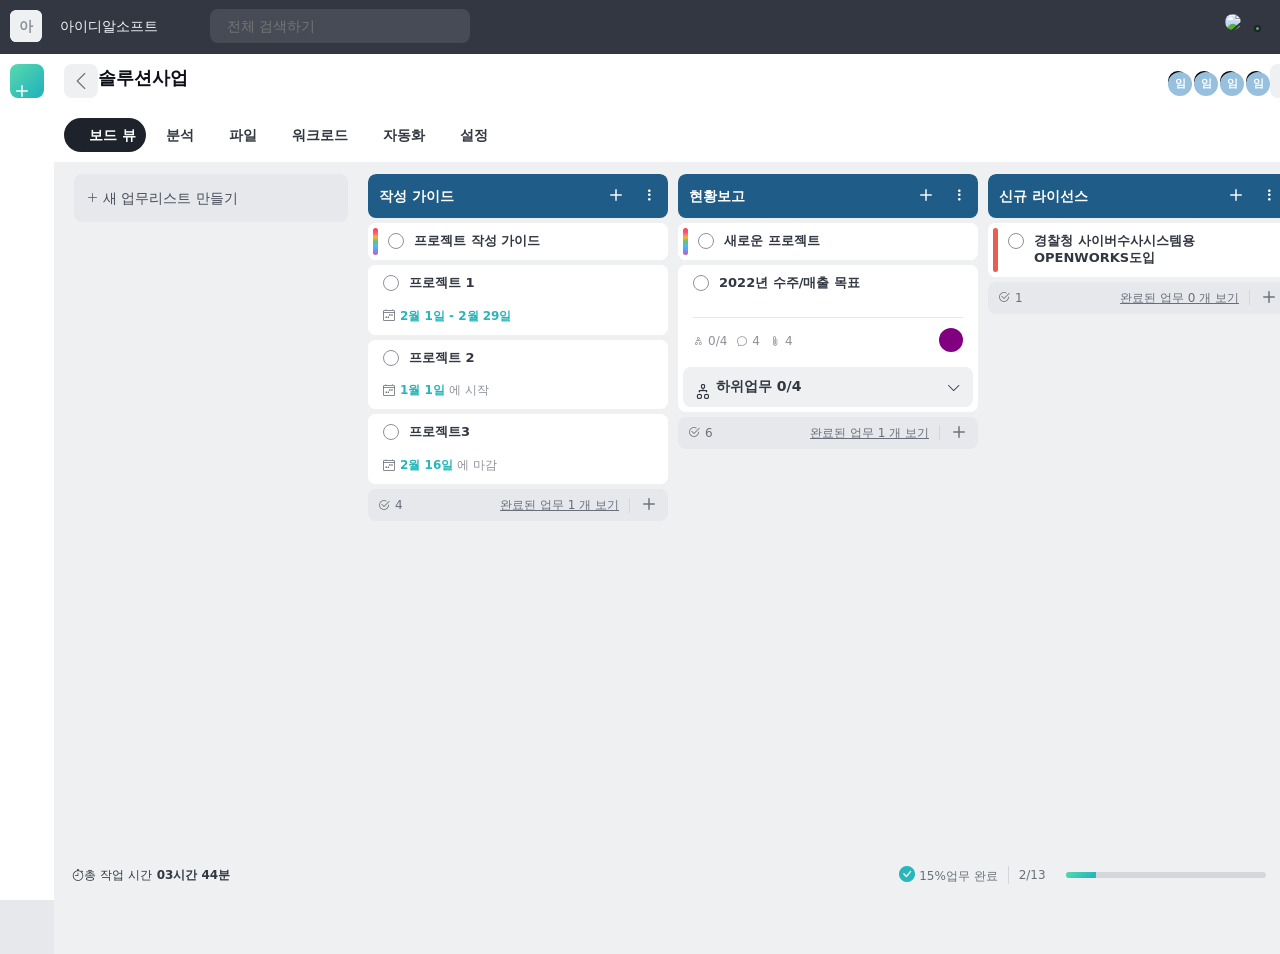
==== index.html @ 0200c36d "깃허브 올리기 깃허브에 올리기" ====
<!DOCTYPE html>
<html lang="ko">
<head>
    <meta charset="UTF-8">
    <meta name="viewport" content="width=device-width, initial-scale=1.0">
    <title>솔루션사업 · 아이디알소프트</title>
    <link rel="stylesheet" href="css/reset.css">
    <link rel="stylesheet" href="css/common.css">
    <link rel="stylesheet" href="css/main.css">
    <link rel="stylesheet" href="css/icon.css">
    <link rel="stylesheet" href="css/sidebar.css">
    <link rel="stylesheet" href="https://cdnjs.cloudflare.com/ajax/libs/animate.css/4.1.1/animate.min.css"/>
    <link rel="stylesheet" href="https://cdn.jsdelivr.net/npm/bootstrap-icons@1.7.1/font/bootstrap-icons.css">
    <link href="https://cdn.jsdelivr.net/npm/bootstrap@5.3.1/dist/css/bootstrap.min.css" rel="stylesheet" integrity="sha384-4bw+/aepP/YC94hEpVNVgiZdgIC5+VKNBQNGCHeKRQN+PtmoHDEXuppvnDJzQIu9" crossorigin="anonymous">
    <link href="https://cdn.jsdelivr.net/npm/bootstrap@5.3.1/dist/css/bootstrap.min.css" rel="stylesheet" integrity="sha384-4bw+/aepP/YC94hEpVNVgiZdgIC5+VKNBQNGCHeKRQN+PtmoHDEXuppvnDJzQIu9" crossorigin="anonymous">
    <link rel="stylesheet" href="css/fancy.css">
    <link href="https://cdn.jsdelivr.net/npm/froala-editor@3.1.0/css/froala_editor.pkgd.min.css" rel="stylesheet" type="text/css" />
    <script type="text/javascript" src="https://cdn.jsdelivr.net/npm/froala-editor@3.1.0/js/froala_editor.pkgd.min.js"></script>

    <!-- App Css-->
    <link href="css/app.min.css" rel="stylesheet" type="text/css" />

    <!-- fullcalender -->
    <script src='https://cdn.jsdelivr.net/npm/fullcalendar@6.1.10/index.global.min.js'></script>
    <script>

        document.addEventListener('DOMContentLoaded', function() {
            var calendarEl = document.getElementById('calendar');
            var calendar = new FullCalendar.Calendar(calendarEl, {
                initialView: 'dayGridMonth',
                height: 300, 
                aspectRatio: 2,
                datesSet: function() {
                    applyCustomStyles(calendarEl);
                },
            });
            calendar.render();

            // 초기 스타일 적용
            applyCustomStyles(calendarEl);
        });       

        function applyCustomStyles(calendarEl) {
            var dateTitles = calendarEl.querySelectorAll('.fc-col-header-cell-cushion');
            dateTitles.forEach(function(dateTitle) {
                dateTitle.style.color = '#323742';
                dateTitle.style.fontWeight = '400';
                dateTitle.style.fontSize = "12px";
            });

            var headerBottoms = calendarEl.querySelectorAll('.fc .fc-toolbar.fc-header-toolbar');
            headerBottoms.forEach(function(headerBottom) {
                headerBottom.style.marginBottom = '8px';
            });
 
            var dateTexts = calendarEl.querySelectorAll('a');
            dateTexts.forEach(function(dateText) {
                dateText.style.color = '#323742';
                dateText.style.fontWeight = "600";
                dateText.style.fontSize = "14px";
            });

            var todayDateTexts = calendarEl.querySelectorAll('.fc .fc-daygrid-day.fc-day-today .fc-daygrid-day-number');
            todayDateTexts.forEach(function(todayDateText) {
                todayDateText.style.color = '#fff';
            });

            var calendarBorders = calendarEl.querySelectorAll('.fc td, .fc th, .fc-theme-standard .fc-scrollgrid');
            calendarBorders.forEach(function(calendarBorder) {
                calendarBorder.style.border = "unset"
            });

            var prevButton = calendarEl.querySelector('.fc-prev-button');
            prevButton.classList.add('hide-before');
            var prevButton = calendarEl.querySelector('.fc-next-button');
            prevButton.classList.add('hide-before');
              
            var tdHeights = calendarEl.querySelectorAll('.fc .fc-daygrid-body-unbalanced .fc-daygrid-day-events');
            tdHeights.forEach(function(tdHeight) {
                tdHeight.style.minHeight = '0.46em';
            });

            var todayChecks = calendarEl.querySelectorAll('.fc .fc-daygrid-day.fc-day-today .fc-daygrid-day-number');
            todayChecks.forEach(function(todayCheck) {
                todayCheck.style.backgroundColor = '#27b6ba';
            });

            var tdDisplays = calendarEl.querySelectorAll('.fc .fc-daygrid-day-top');
            tdDisplays.forEach(function(tdDisplay) {
                tdDisplay.style.justifyContent = 'center';
            });

            var todayButtons = calendarEl.querySelectorAll('.fc-toolbar-chunk .fc-today-button');
            todayButtons.forEach(function(todayButton) {
                todayButton.style.setProperty('background-color', '#fff', 'important');
                todayButton.style.border = '1px solid #d4d6db';
                todayButton.style.color = '#323742';
            });

            var calendarButtons = calendarEl.querySelectorAll('.fc-button');
            calendarButtons.forEach(function(calendarButton) {
                calendarButton.style.setProperty('padding', '4px 10px', 'important');
            })

            //02-07추가
            var closeIcon = document.querySelector('.tw-click-area .tw-icon[data-icon="close"]');
            if (closeIcon) {
                closeIcon.classList.add('bi', 'bi-x', 'time-x-icon');
            }

        }
         
    </script>

</head>
<body>
    <div id="status-bar"></div>
    <div style="width: 100%; height: 100%;">
        <!--top-nav(header)-->
        <div class="main-top-nav">
            <section class="top-nav-layout">
                <div class="top-nav-layout-left">
                    <div class="top-nav-left-section">
                        <div class="click-area workspace-menu-button" role="button" tabindex="0">
                            <div class="workspace-avatar-image">
                                <div class="workspace-avatar-image__avatar workspace-menu-button__avatar">
                                    <div class="workspace-avatar-image__text">아</div>
                                </div>
                            </div>
                            <span class="workspace-menu-button__workspace-name">아이디알소프트</span>
                            <i class="icon workspace-menu-button__icon" data-icon="arrow-down"></i>
                        </div>
                        <div class="new-global-search">
                            <div class="new-global-search__search-box">
                                <i class="icon new-global-search__search-icon" data-icon="search"></i>
                                <input class="new-global-search__input" aria-autocomplete="list" aria-labelledby="downshift-0-label" autocomplete="off" id="downshift-0-input" type="text" placeholder="전체 검색하기" value>
                                
                            </div>
                        </div>
                    </div>
                </div>
                <div class="top-nav-layout-right">
                    <div class="click-area nav-item nav-item-top" role="button" tabindex="0">
                       <i class="icon nav-item__icon" data-icon="info-tip"></i>
                    </div>
                    <div class="click-area nav-item nav-item-top" role="button" tabindex="0">
                        <div class="user-menu-button__wrapper">
                            <img class="user-menu-button" src="https://d30795irbdecem.cloudfront.net/assets/default-avatar-eb02067c.svg">
                            <div class="uwer-menu-button__status-wrapper">
                                <div class="user-online-indicator" style="width: 7px; height: 7px;"></div>
                            </div> 
                        </div>
                    </div>
                </div>
            </section>
        </div>
        <!--top-nav(header)-->
        <!--navbar-->
        <div class="main-layout-for-non-mobile__left-nav">
            <section style="position: relative; height: calc(100% - 0px); margin: 0px;">
                <div class="main-layout-for-non-mobile__add-menu">
                    <div class="click-area global-add-button" role="button" tabindex="0">
                        <i class="icon global-add-button__icon" data-icon="add">
                            <i class="bi bi-plus fs-4"></i>
                        </i>
                    </div>
                </div>
            </section>
        </div>
        <!--navbar-->
        <section class="main-layout__content" style="background-color: rgb(255, 255, 255);">
            <section class="project-page">
                <section>
                    <section class="task-feed-full">
                        <div class="project-header">
                            <sction class="sub-header">
                                <div class="project-header__left-section">
                                    <button class="project-header__back-button">
                                        <i class="icon project-header__back-arrow" data-icon="arrow-left">
                                            <i class="bi bi-chevron-left"></i>
                                        </i>
                                    </button>
                                    <div class="project-header__title">
                                        <div class="click-area solutionname" role="button" tabindex="0">
                                            <div class="solutionname__text">솔루션사업</div>
                                        </div>
                                    </div>
                                </div>
                                <div class="sub-header__section"> 
                                    <div class="user-avatar-group">
                                        <div class="user-avatar-group__avatar-container">
                                            <div class="user-avatar-group__avatar">
                                                <div class="click-area profile-widget-with-popup">
                                                    <div class="user-avatar">
                                                        <div class="avatar">
                                                            <div class="avatar__img-wrapper blue" style="width: 24px; height: 24px; border-width: 0px; font-size: 11px; line-height: 24px;">
                                                                <div class="avatar__children">임</div>
                                                            </div>
                                                        </div>
                                                    </div>
                                                </div>
                                            </div>
                                        </div>
                                        <div class="user-avatar-group__avatar-container">
                                            <div class="user-avatar-group__avatar">
                                                <div class="click-area profile-widget-with-popup">
                                                    <div class="user-avatar">
                                                        <div class="avatar">
                                                            <div class="avatar__img-wrapper blue" style="width: 24px; height: 24px; border-width: 0px; font-size: 11px; line-height: 24px;">
                                                                <div class="avatar__children">임</div>
                                                            </div>
                                                        </div>
                                                    </div>
                                                </div>
                                            </div>
                                        </div>
                                        <div class="user-avatar-group__avatar-container">
                                            <div class="user-avatar-group__avatar">
                                                <div class="click-area profile-widget-with-popup">
                                                    <div class="user-avatar">
                                                        <div class="avatar">
                                                            <div class="avatar__img-wrapper blue" style="width: 24px; height: 24px; border-width: 0px; font-size: 11px; line-height: 24px;">
                                                                <div class="avatar__children">임</div>
                                                            </div>
                                                        </div>
                                                    </div>
                                                </div>
                                            </div>
                                        </div>
                                        <div class="user-avatar-group__avatar-container">
                                            <div class="user-avatar-group__avatar">
                                                <div class="click-area profile-widget-with-popup">
                                                    <div class="user-avatar">
                                                        <div class="avatar">
                                                            <div class="avatar__img-wrapper blue" style="width: 24px; height: 24px; border-width: 0px; font-size: 11px; line-height: 24px;">
                                                                <div class="avatar__children">임</div>
                                                            </div>
                                                        </div>
                                                    </div>
                                                </div>
                                            </div>
                                        </div>
                                    </div> 
                                    <button class="toolbar-button project-header__chat-button" type="button" style="height: 34px;">
                                        <i class="icon project-header__project-chat-button-icon" data-icon="chat"></i>
                                        <span>
                                            <span class="workspace_teams.chat">대화</span>
                                        </span>
                                    </button>
                                </div>
                            </sction>
                            <div class="project-header__sub-header">
                                <section class="sub-header">
                                    <div class="horizontal-scroller project-header__tabs">
                                        <div class="horizontal-scroller__scroller">
                                            <div class="tab-button__split --size-34 project-header-tabs__group">
                                                <a class="click-logic tab-button__split__main" href="#">
                                                    <div class="spacer" style="flex-direction: row; gap: 10px; align-items: center; justify-content: start;">
                                                        <span class="text" style="font-size: 18px;">
                                                            <i class="icon" data-icon="kanban"></i>
                                                        </span>
                                                        <span class="projects.navigation.board_view">보드 뷰</span>
                                                    </div>
                                                </a>
                                            </div>
                                            <a class="click-logic tab-button" href="#">
                                                <span class="projects.navigation.analytics">분석</span>
                                            </a>
                                            <a class="click-logic tab-button" href="#">
                                                <span class="projects.navigation.files">파일</span>
                                            </a>
                                            <a class="click-logic tab-button" href="#">
                                                <span class="workload.report.title">워크로드</span>
                                            </a>
                                            <a class="click-logic tab-button" href="#">
                                                <span class="project-header__automation-tab">
                                                    <span class="projects.buttons.automation">자동화</span>
                                                </span>
                                            </a>
                                            <a class="click-logic tab-button" href="#">
                                                <span class="projects.buttons.settings">설정</span>
                                            </a>
                                        </div>
                                    </div>
                                </section>
                            </div>
                        </div>
                    </section>
                </section>
                
            </section>
            <!--contents-->
            <div class="kanban-columns-wrapper">
                <div class="kanban-columns">
                    <div class="kanban-column">
                        <div class="click-area create-tasklist-button" role="button" tabindex="0">
                            <i class="tw-icon bi bi-plus-lg"></i>
                            <span class="projects.button.create-tasklist-button_new_tasklist">새 업무리스트 만들기</span>
                        </div>
                    </div>
                    <div class="kanban-column">
                        <div class="kanban-board-columns__column" style="width: 300px;">
                            <section class="tasklist">
                                <div class="kanban-list-header">
                                    <div class="tasklist__frame-top">
                                        <div>
                                            <div class="tasklist-header --bg-blue2">
                                                <div class="tasklist-header__left-section">
                                                    <div class="tasklist-header__editable-text-field-container">
                                                        <div class="click-area editable-text-field --plain-text" role="button" tabindex="0">
                                                            <div class="editable-text-field__text" data-name="작성 가이드">작성 가이드</div>
                                                            <i class="icon editable-text-field__icon" data-icon="pen">
                                                                <i class="bi bi-pencil"></i>
                                                            </i>
                                                        </div>
                                                    </div>
                                                </div>
                                                <div class="tasklist-header__right-section">
                                                    <div class="click-area tasklist-header__add-icon" role="button">
                                                        <i class="bi bi-plus fs-4"></i>
                                                    </div>
                                                    <div class="tasklist-menu">
                                                        <div class="click-area tasklist-menu__button" role="button">
                                                            <i class="bi bi-three-dots-vertical"></i>
                                                        </div>
                                                    </div>
                                                </div>
                                            </div>
                                            <div class="tasklist-header__input-panel-container" style="display: none;">
                                                <section class="task-or-note-input-panel">
                                                    <textarea class="task-or-note-input-panel__input-box hack-scrollbar" placeholder="새 업무 만들기" style="height: inherit;"></textarea>
                                                    <div class="task-or-note-input-panel__panels">
                                                        <div class="task-or-note-input-panel__panel-left">
                                                            <div class="task-properties-panel">
                                                                <div class="click-area task-properties-panel__member-panel-item" role="button" tabindex="0">
                                                                    <i class="icon bi bi-person-plus"></i>
                                                                </div>
                                                                <div class="click-area task-properties-panel__tag-panel-item" role="button" tabindex="0">
                                                                    <i class="icon bi bi-tag"></i>
                                                                </div>
                                                                <div class="click-area task-properties-panel__calendar-panel-item" role="button" tabindex="0">
                                                                    <i class="icon bi bi-calendar4-week"></i>
                                                                </div>
                                                            </div>
                                                        </div>
                                                        <div class="task-or-note-input-panel__panel-right">
                                                            <button class="button --size-28 --secondary task-or-note-input-panel__cancel-button" type="button">
                                                                <div class="button__main-container">
                                                                    <span class="tasks.buttonns.cancel">취소</span>
                                                                </div>
                                                            </button>
                                                            <button class="button --size-28 task-or-note-input-panel__create-button" type="button" disabled>
                                                                <div class="button__main-container">
                                                                    <span class="tasks.buttonns.create">만들기</span>
                                                                </div>
                                                            </button>
                                                        </div>
                                                    </div>
                                                </section>
                                            </div>
                                        </div>
                                    </div>
                                </div> 
                                <div class="kanban-items hack-scrollbar">
                                    <div class="tasklist__container" style="overflow: hidden; height: 0px; width: 0px;">
                                        <div class="tasklist__inner-container" style="position: relative; width: 300px; max-height: 630px;  overflow: auto; will-change :trasform;">
                                            <div class="task__outer" draggable="true">
                                                <div class="task__wrapper">
                                                    <section class="task ">
                                                        <div class="task-color task__task-color --bg-rainbow"></div>
                                                        <div class="task__except-color">
                                                            <div class="task__front">
                                                                <div class="sapcer" style="flex-direction: row; gap: 5px; align-items: stretch; justify-content: start;"></div>
                                                            </div>
                                                            <div class="task__inner">
                                                                <div class="task__main">
                                                                    <div class="task-header">
                                                                        <div class="task-header__checkbox">
                                                                            <div class="click-area task-checkbox --medium" role="button" tabindex="0">
                                                                                <i class="icon task-checkbox__check-mark bi bi-check"></i>
                                                                            </div>
                                                                        </div>
                                                                        <span class="task-header__title">프로젝트 작성 가이드</span>
                                                                    </div>
                                                                    <div class="task-body">
                                                                        <!-- <div class="task-body__date-summary">
                                                                            <div class="divided-row"></div>
                                                                        </div>
                                                                        <div class="divided-row"></div>
                                                                        <div class="divider task-body__horizontal-divider --size-s"></div>
                                                                        <div class="task-body__columns">
                                                                            <div class="task-body__left"></div>
                                                                            <div class="task-body__right">
                                                                                <div class="user-avatar-group">
                                                                                    <div class="user-avatar-group__avatar-container --compact">
                                                                                        
                                                                                    </div>
                                                                                </div>
                                                                            </div>
                                                                        </div> -->
                                                                    </div>
                                                                </div>
                                                            </div>
                                                        </div> 
                                                    </section>
                                                </div>
                                            </div>
                                            <!--날짜 지정시 (시작~종료)-->
                                            <div class="task__outer">
                                                <div class="task__wrapper">
                                                    <section class="task">
                                                        <div class="task-color"></div>
                                                        <div class="task__except-color">
                                                            <div class="task__front">
                                                                <div class="spacer" style="flex-direction: row; gap: 5px; align-items: stretch; justify-content: start;"></div>
                                                            </div>
                                                            <div class="task__inner">
                                                                <div class="task__main">
                                                                    <div class="task-header">
                                                                        <div class="task-header__checkbox">
                                                                            <div class="click-area task-checkbox --medium" role="button" tabindex="0">
                                                                                <i class="icon task-checkbox__check-mark bi bi-check"></i>
                                                                            </div>
                                                                        </div>
                                                                        <span class="task-header__title">프로젝트 1</span>
                                                                    </div>
                                                                    <div class="tw-task-body">
                                                                        <div class="tw-task-body__date-summary">
                                                                            <div class="tw-divided-row">
                                                                                <div class="tw-task-date" data-testid="task-date">
                                                                                    <div class="tw-task-date__planned ax-task-date__planned">
                                                                                        <i class="tw-icon tw-task-date__icon bi bi-calendar4-week" data-icon="calendar"></i>
                                                                                        <span data-l10n-key="tasks.properties.date_range">2월 1일 - 2월 29일</span>
                                                                                    </div>
                                                                                </div>
                                                                            </div>
                                                                        </div>
                                                                        <div class="tw-divided-row"></div>
                                                                    </div>
                                                                </div>
                                                            </div>
                                                        </div>
                                                        <div class="files-drop-overlay"></div>
                                                    </section>
                                                </div>      
                                            </div>
                                            <!--날짜 지정시 (시작)-->
                                            <div class="task__outer">
                                                <div class="task__wrapper">
                                                    <section class="task">
                                                        <div class="task-color"></div>
                                                        <div class="task__except-color">
                                                            <div class="task__front">
                                                                <div class="spacer" style="flex-direction: row; gap: 5px; align-items: stretch; justify-content: start;"></div>
                                                            </div>
                                                            <div class="task__inner">
                                                                <div class="task__main">
                                                                    <div class="task-header">
                                                                        <div class="task-header__checkbox">
                                                                            <div class="click-area task-checkbox --medium" role="button" tabindex="0">
                                                                                <i class="icon task-checkbox__check-mark bi bi-check"></i>
                                                                            </div>
                                                                        </div>
                                                                        <span class="task-header__title">프로젝트 2</span>
                                                                    </div>
                                                                    <div class="tw-task-body">
                                                                        <div class="tw-task-body__date-summary">
                                                                            <div class="tw-divided-row">
                                                                                <div class="tw-task-date" data-testid="task-date">
                                                                                    <div class="tw-task-date__date-wrapper">
                                                                                        <i class="tw-icon tw-task-date__icon bi bi-calendar4-week" data-icon="calendar"></i>
                                                                                        <span data-l10n-key="tasks.properties.start_date2">
                                                                                            <span data-start-date="2024-01-01T00:00:00.000Z">
                                                                                                <span class="tw-text --weight-bold date-text-color">1월 1일</span>
                                                                                            </span>
                                                                                            에 시작
                                                                                        </span>
                                                                                    </div>
                                                                                </div>
                                                                            </div>
                                                                        </div>
                                                                        <div class="tw-divided-row"></div>
                                                                    </div>
                                                                </div>
                                                            </div>
                                                        </div>
                                                        <div class="files-drop-overlay"></div>
                                                    </section>
                                                </div>      
                                            </div>
                                            <!--날짜 지정시 (종료)-->
                                            <div class="task__outer">
                                                <div class="task__wrapper">
                                                    <section class="task">
                                                        <div class="task-color"></div>
                                                        <div class="task__except-color">
                                                            <div class="task__front">
                                                                <div class="spacer" style="flex-direction: row; gap: 5px; align-items: stretch; justify-content: start;"></div>
                                                            </div>
                                                            <div class="task__inner">
                                                                <div class="task__main">
                                                                    <div class="task-header">
                                                                        <div class="task-header__checkbox">
                                                                            <div class="click-area task-checkbox --medium" role="button" tabindex="0">
                                                                                <i class="icon task-checkbox__check-mark bi bi-check"></i>
                                                                            </div>
                                                                        </div>
                                                                        <span class="task-header__title">프로젝트3</span>
                                                                    </div>
                                                                    <div class="tw-task-body">
                                                                        <div class="tw-task-body__date-summary">
                                                                            <div class="tw-divided-row">
                                                                                <div class="tw-task-date" data-testid="task-date">
                                                                                    <div class="tw-task-date__date-wrapper">
                                                                                        <i class="tw-icon tw-task-date__icon bi bi-calendar4-week" data-icon="calendar"></i>
                                                                                        <span data-l10n-key="tasks.properties.due_date2">
                                                                                            <span class="tw-text --weight-bold date-text-color">2월 16일</span>
                                                                                            에 마감
                                                                                        </span>
                                                                                    </div>
                                                                                </div>
                                                                            </div>
                                                                        </div>
                                                                        <div class="tw-divided-row"></div>
                                                                    </div>
                                                                </div>
                                                            </div>
                                                        </div>
                                                        <div class="files-drop-overlay"></div>
                                                    </section>
                                                </div>      
                                            </div>
                                            <div class="tasklist__completed-taks-header" style="height: unset; width: 100%; display: none;">
                                                <div class="tasklist__header-done">
                                                    <span class="task_lists.completed_tasks">완료된 업무</span>
                                                </div>
                                                <div class="click-area completed-task-sorting-menu__sort-by" role="button" tabindex="0">
                                                    <i class="icon completed-task-sorting-menu__sorting-icon">
                                                        <i class="bi bi-sort-up"></i>
                                                    </i>
                                                    <span class="tasks.task_lists.menu.sort">정렬</span>
                                                    <i class="icon completed-task-sorting-menu__arrow-down-icon">
                                                        <i class="bi bi-chevron-down"></i>
                                                    </i>
                                                </div>
                                            </div>
                                            <div class="task__outer completed-task" style="display: none;" draggable="true">
                                                <div class="task__Wrapper">
                                                    <section class="task --done">
                                                        <div class="task-color task__task-color --bg-rainbow"></div>
                                                        <div class="task__except-color">
                                                            <div class="task__front">
                                                                <div class="spacer" style="flex-direction: row; gap: 5px; align-items: stretch; justify-content: start;"></div>
                                                            </div>
                                                            <div class="task__inner">
                                                                <div class="task__main">
                                                                    <div class="task-header">
                                                                        <div class="task-header__checkbox">
                                                                            <div class="click-area task-checkbox --completed --medium" role="button" tabindex="0">
                                                                                <i class="icon task-checkbox__check-mark bi bi-check"></i>
                                                                            </div>
                                                                        </div>
                                                                        <span class="task-header__title">프로젝트 작성 가이드</span>
                                                                    </div>
                                                                    <!-- <div class="task-body">
                                                                        <div class="task-body__date-summary">
                                                                            <div class="divided-row">
                                                                                <div class="task-date">
                                                                                    <span class="tasks.properties.due_date_status.completed_on">
                                                                                        <span class="text --weight-bold">
                                                                                            <span class="tasks.properties.date.yesterday">
                                                                                                어제, 8월 30일에 완료
                                                                                            </span>
                                                                                        </span>
                                                                                    </span>
                                                                                </div>
                                                                            </div>
                                                                        </div>
                                                                        <div class="divided-row"></div>
                                                                        <div class="divider task-body__horizontal-divider --size-s"></div>
                                                                        <div class="task-body__columns">
                                                                            <div class="task-body__left"></div>
                                                                            <div class="task-body__right">
                                                                                <div class="user-avatar-group">
                                                                                    <div class="user-avatar-group__avatar-container --compact">
                                                                                        
                                                                                    </div>
                                                                                </div>
                                                                            </div>
                                                                        </div>
                                                                    </div> -->
                                                                </div>
                                                            </div>
                                                        </div>
                                                        <div class="files-drop-overlay">

                                                        </div>
                                                    </section>
                                                </div>
                                            </div>
                                        </div>
                                    </div>
                                </div>
                                <div class="tasklist__frame-bottom">
                                    <div class="tasklist-footer --compact --expanded">
                                        <section class="task-or-note-input-panel tasklist-footer__task-or-note-input-panel" style="display: none;">
                                            <textarea class="task-or-note-input-panel__input-box hack-scrollbar" placeholder="새 업무 만들기" style="height: inherit;"></textarea>
                                            <div class="task-or-note-input-panel__panels">
                                                <div class="task-or-note-input-panel__panel-left">
                                                    <div class="task-properties-panel">
                                                        <div class="click-area task-properties-panel__member-panel-item" role="button" tabindex="0">
                                                            <i class="icon bi bi-person-plus"></i>
                                                        </div>
                                                        <div class="click-area task-properties-panel__tag-panel-item" role="button" tabindex="0">
                                                            <i class="icon bi bi-tag"></i>
                                                        </div>
                                                        <div class="click-area task-properties-panel__calendar-panel-item" role="button" tabindex="0">
                                                            <i class="icon bi bi-calendar4-week"></i>
                                                        </div>
                                                    </div>
                                                </div>
                                                <div class="task-or-note-input-panel__panel-right">
                                                    <button class="button --size-28 --secondary task-or-note-input-panel__cancel-button" type="button">
                                                        <div class="button__main-container">
                                                            <span class="tasks.buttonns.cancel">취소</span>
                                                        </div>
                                                    </button>
                                                    <button class="button --size-28 task-or-note-input-panel__create-button" type="button" disabled>
                                                        <div class="button__main-container">
                                                            <span class="tasks.buttonns.create">만들기</span>
                                                        </div>
                                                    </button>
                                                </div>
                                            </div>
                                        </section>
                                        <div class="tasklist-footer__wrapper">
                                            <div class="tasklist-footer__left-section">
                                                <div class="hbox" style="align-items: center; margin-left: -13px;">
                                                    <div class="box-item" style="margin-left: 13px; flex-grow: 0; flex-shrink: 0;">
                                                        <div class="hbox" style="align-items: center; margin-left: -5px;">
                                                            <div class="box-item tasklist-footer__task-icon" style="margin-left: 5px; flex-grow: 0; flex-shrink: 0;">
                                                                <i class="bi bi-check2-circle"></i>
                                                            </div> 
                                                            <div class="box-item tasklist-footer__active-task-count" style="margin-left: 5px; flex-grow: 0; flex-shrink: 0;">5</div>
                                                        </div>
                                                    </div>
                                                </div>
                                            </div>
                                            <div class="tasklist-footer__right-section">
                                                <div class="click-area tasklist-footer__toggle-completed-tasks-link" role="button" tabindex="0">완료된 업무 1개 보기</div>
                                                <div class="tasklist-footer__add-task-separator"></div>
                                                <div class="click-area tasklist-footer__add-task-button" role="button" tabindex="0">
                                                    <i class="bi bi-plus fs-4"></i>
                                                </div>
                                            </div>
                                        </div>
                                    </div>
                                </div>
                            </section>
                        </div>
                    </div>
                    <div class="kanban-column">
                        <div class="kanban-board-columns__column" style="width: 300px;">
                            <section class="tasklist">
                            <div class="kanban-list-header">
                                <div class="tasklist__frame-top">
                                    <div>
                                        <div class="tasklist-header --bg-blue2">
                                            <div class="tasklist-header__left-section">
                                                <div class="tasklist-header__editable-text-field-container">
                                                    <div class="click-area editable-text-field --plain-text" role="button" tabindex="0">
                                                        <div class="editable-text-field__text" data-name="현황보고">현황보고</div>
                                                        <i class="icon editable-text-field__icon" data-icon="pen">
                                                            <i class="bi bi-pencil"></i>
                                                        </i>
                                                    </div>
                                                </div>
                                            </div>
                                            <div class="tasklist-header__right-section">
                                                <div class="click-area tasklist-header__add-icon" role="button">
                                                    <i class="bi bi-plus fs-4"></i>
                                                </div>
                                                <div class="tasklist-menu">
                                                    <div class="click-area tasklist-menu__button" role="button">
                                                        <i class="bi bi-three-dots-vertical"></i>
                                                    </div>
                                                </div>
                                            </div>
                                        </div>
                                        <div class="tasklist-header__input-panel-container" style="display: none;">
                                            <section class="task-or-note-input-panel">
                                                <textarea class="task-or-note-input-panel__input-box hack-scrollbar" placeholder="새 업무 만들기" style="height: inherit;"></textarea>
                                                <div class="task-or-note-input-panel__panels">
                                                    <div class="task-or-note-input-panel__panel-left">
                                                        <div class="task-properties-panel">
                                                            <div class="click-area task-properties-panel__member-panel-item" role="button" tabindex="0">
                                                                <i class="icon bi bi-person-plus"></i>
                                                            </div>
                                                            <div class="click-area task-properties-panel__tag-panel-item" role="button" tabindex="0">
                                                                <i class="icon bi bi-tag"></i>
                                                            </div>
                                                            <div class="click-area task-properties-panel__calendar-panel-item" role="button" tabindex="0">
                                                                <i class="icon bi bi-calendar4-week"></i>
                                                            </div>
                                                        </div>
                                                    </div>
                                                    <div class="task-or-note-input-panel__panel-right">
                                                        <button class="button --size-28 --secondary task-or-note-input-panel__cancel-button" type="button">
                                                            <div class="button__main-container">
                                                                <span class="tasks.buttonns.cancel">취소</span>
                                                            </div>
                                                        </button>
                                                        <button class="button --size-28 task-or-note-input-panel__create-button" type="button" disabled>
                                                            <div class="button__main-container">
                                                                <span class="tasks.buttonns.create">만들기</span>
                                                            </div>
                                                        </button>
                                                    </div>
                                                </div>
                                            </section>
                                        </div>
                                    </div>
                                </div>
                            </div> 
                            <div class="kanban-items hack-scrollbar">
                                <div class="tasklist__container" style="overflow: hidden; height: 0px; width: 0px;">
                                    <div class="tasklist__inner-container" style="position: relative; width: 300px; max-height: 630px; overflow: auto; will-change: trasform; direction: 1tr;">
                                        <!-- <div class="task__outer --padded" daraggable="true">
                                            <div class="task__main-task-title">
                                                <div class="click-area main-task-title" role="button" tabindex="0">
                                                    <i class="icon main-task-title__icon">
                                                        <i class="bi bi-diagram-2"></i>
                                                    </i>
                                                    <div class="trunced-text main-task-title__title" style="max-width: 250px;">2022년 수수/매출 목표</div>
                                                </div>
                                            </div>
                                            <div class="task__wrapper">
                                                <svg xmlns="http://www.w3.org/2000/svg" fill="none" stroke="#d4d6db" width="10" height="20">
                                                    <path d="M0 0v10M0 10q0 8 8 8h2"></path>
                                                </svg>
                                                <section class="task --padded">
                                                    <div class="task-color task__task-color"></div>
                                                    <div class="task__except-color --padded">
                                                        <div class="task__front">
                                                            <div class="spacer" style="flex-direction: row; gap: 5px; align-items: stretch; justify-content: start;"></div>
                                                        </div>
                                                        <div class="task__inner">
                                                            <div class="task__main">
                                                                <div class="task-header">
                                                                    <div class="task-header__checkbox">
                                                                        <div class="click-area task-checkbox --medium" role="button" tabindex="0">
                                                                            <i class="icon task-checkbox__check-mark bi bi-check"></i>
                                                                        </div>
                                                                    </div>
                                                                    <span class="task-header__title">1/4분기 수주/매출 현황</span>
                                                                </div>
                                                                <div class="task-body">
                                                                    <div class="task-body__date-summary">
                                                                        <div class="divided-row"></div>
                                                                    </div>
                                                                    <div class="divided-row"></div>
                                                                    <div class="divider task-body__horizontal-divider --size-s"></div>
                                                                    <div class="task-body__columns">
                                                                        <div class="task-body__left">
                                                                            <div class="task-meta">
                                                                                <div class="task-meta-item">
                                                                                    <i class="icon task-meta-item__icon">
                                                                                        <i class="bi bi-chat"></i></i>3
                                                                                    <div class="task-meta-item__unread-mark">
                                                                                        <div class="noti-badge__transition-group"></div>
                                                                                    </div>
                                                                                </div>
                                                                                <div class="task-meta-item">
                                                                                    <i class="icon task-meta-item__icon">
                                                                                        <i class="bi bi-paperclip"></i></i>3
                                                                                    <div class="task-meta-item__unread-mark">
                                                                                        <div class="noti-badge__transition-group"></div>
                                                                                    </div>
                                                                                </div>
                                                                            </div>
                                                                        </div>
                                                                        <div class="task-body__right">
                                                                            <div class="user-avatar-group">
                                                                                <div class="user-avatar-group__avatar-container --compact">
                                                                                    
                                                                                </div>
                                                                                <div class="user-avatar-group__avatar-container --compact">
                                                                                    
                                                                                </div>
                                                                            </div>
                                                                        </div>
                                                                    </div>
                                                                </div>
                                                            </div>
                                                        </div>
                                                    </div>
                                                    <div class="files-drop-overlay"></div>
                                                </section>
                                            </div>
                                        </div> -->
                                        <div class="task__outer" draggable="true">
                                            <div class="task__wrapper">
                                                <section class="task">
                                                    <div class="task-color task__task-color --bg-rainbow"></div>
                                                    <div class="task__except-color">
                                                        <div class="task__front">
                                                            <div class="sapcer" style="flex-direction: row; gap: 5px; align-items: stretch; justify-content: start;"></div>
                                                        </div>
                                                        <div class="task__inner">
                                                            <div class="task__main">
                                                                <div class="task-header">
                                                                    <div class="task-header__checkbox">
                                                                        <div class="click-area task-checkbox --medium" role="button" tabindex="0">
                                                                            <i class="icon task-checkbox__check-mark bi bi-check"></i>
                                                                        </div>
                                                                    </div>
                                                                    <span class="task-header__title">새로운 프로젝트</span>
                                                                </div>
                                                                <div class="task-body">
                                                                    <!-- <div class="task-body__date-summary">
                                                                        <div class="divided-row"></div>
                                                                    </div>
                                                                    <div class="divided-row"></div>
                                                                    <div class="divider task-body__horizontal-divider --size-s"></div>
                                                                    <div class="task-body__columns">
                                                                        <div class="task-body__left"></div>
                                                                        <div class="task-body__right">
                                                                            <div class="user-avatar-group">
                                                                                <div class="user-avatar-group__avatar-container --compact">
                                                                                    
                                                                                </div>
                                                                            </div>
                                                                        </div>
                                                                    </div> -->
                                                                </div>
                                                            </div>
                                                        </div>
                                                    </div> 
                                                </section>
                                            </div>
                                        </div>
                                        <!--하위업무 화면-->
                                        <div class="task__outer under_task__outer">
                                            <div class="task__wrapper">
                                                <section class="task">
                                                    <div class="task-color"></div>
                                                    <div class="task__except-color">
                                                        <div class="task__front">
                                                            <div class="spacer" style="flex-direction: row; gap: 5px; align-items: stretch; justify-content: start;"></div>
                                                        </div>
                                                        <div class="task__inner">
                                                            <div class="task__main">
                                                                <div class="task-header">
                                                                    <div class="task-header__checkbox">
                                                                        <div class="click-area task-checkbox --medium" role="button" tabindex="0">
                                                                            <i class="icon task-checkbox__check-mark bi bi-check"></i>
                                                                        </div>
                                                                    </div>
                                                                    <span class="task-header__title">2022년 수주/매출 목표</span>
                                                                </div>
                                                                <div class="task-body">
                                                                    <div class="task-body__date-summary">
                                                                        <div class="divided-row"></div>
                                                                    </div>
                                                                    <div class="divided-row"></div>
                                                                    <div class="divider task-body__horizontal-divider --size-s"></div>
                                                                    <div class="task-body__columns">
                                                                        <div class="task-body__left">
                                                                            <div class="task-meta">
                                                                                <div class="task-meta-item">
                                                                                    <i class="icon task-meta-item__icon">
                                                                                        <i class="bi bi-diagram-2"></i></i>0/4
                                                                                    <div class="task-meta-item__unread-mark">
                                                                                        <div class="noti-badge__transition-group"></div>
                                                                                    </div>
                                                                                </div>
                                                                                <div class="task-meta">
                                                                                    <div class="task-meta-item">
                                                                                        <i class="icon task-meta-item__icon">
                                                                                            <i class="bi bi-chat"></i></i>4
                                                                                        <div class="task-meta-item__unread-mark">
                                                                                            <div class="noti-badge__transition-group"></div>
                                                                                        </div>
                                                                                    </div>
                                                                                    <div class="task-meta-item">
                                                                                        <i class="icon task-meta-item__icon">
                                                                                            <i class="bi bi-paperclip"></i></i>4
                                                                                        <div class="task-meta-item__unread-mark">
                                                                                            <div class="noti-badge__transition-group"></div>
                                                                                        </div>
                                                                                    </div>
                                                                                </div>
                                                                            </div>
                                                                        </div>
                                                                        <div class="task-body__right">
                                                                            <div class="user-avatar-group">
                                                                                <div class="user-avatar-group__avatar-container --compact">
                                                                                    
                                                                                </div>
                                                                            </div>
                                                                        </div>
                                                                    </div>
                                                                </div>
                                                            </div>
                                                        </div>
                                                    </div>
                                                    <div class="files-drop-overlay"></div>
                                                </section>
                                            </div>
                                            <div class="task-card-subtask-list">
                                                <div class="click-area task-card-subtask-list__title" role="button" tabindex="0">
                                                    <div class="task-card-subtask-list__title-left">
                                                        <i class="icon task-card-subtask-list__subtask-icon">
                                                            <i class="bi bi-diagram-2 "></i>
                                                        </i>
                                                        <div class="task-card-subtask-list__title__completed-subtask">
                                                            <span class="task.properties.subtasks.count">
                                                                하위업무 0/4
                                                            </span>
                                                        </div>
                                                    </div>
                                                    <i class="icon task-card-subtask-list__arrow-icon">
                                                        <i class="bi bi-chevron-down"></i>
                                                        <i class="bi bi-chevron-up" style="display: none;"></i>
                                                    </i>
                                                </div>
                                                <div class="task-card-subtask-list__content" style="display: none;">
                                                    <div class="subtask-row">
                                                        <div class="subtask-row__content">
                                                            <div>
                                                                <div class="task__outer subtask__outer">
                                                                    <div class="task__wrapper">
                                                                        <section class="task">
                                                                            <div class="task__except-color">
                                                                                <div class="task__front">
                                                                                    <div class="spacer" style="flex-direction: row; gap: 5px; align-items: stretch; justify-content: start;"></div>
                                                                                </div>
                                                                                <div class="task__inner">
                                                                                    <div class="task__main">
                                                                                        <div class="task-header">
                                                                                            <div class="task-header__checkbox">
                                                                                                <div class="click-area task-checkbox --medium" role="button" tabindex="0">
                                                                                                    <i class="icon task-checkbox__check-mark bi bi-check"></i>
                                                                                                </div>
                                                                                            </div>
                                                                                            <span class="task-header__title">1/4분기 수주/매출 현황</span>
                                                                                        </div>
                                                                                        <div class="task-body">
                                                                                            <div class="task-body__date-summary">
                                                                                                <div class="divided-row"></div>
                                                                                            </div>
                                                                                            <div class="divided-row"></div>
                                                                                            <div class="divider task-body__horizontal-divider --size-s"></div>
                                                                                            <div class="task-body__columns">
                                                                                                <div class="task-body__left">
                                                                                                    <div class="task-meta">
                                                                                                        <div class="task-meta-item">
                                                                                                            <i class="icon task-meta-item__icon">
                                                                                                                <i class="bi bi-chat"></i></i>3
                                                                                                            <div class="task-meta-item__unread-mark">
                                                                                                                <div class="noti-badge__transition-group"></div>
                                                                                                            </div>
                                                                                                        </div>
                                                                                                        <div class="task-meta-item">
                                                                                                            <i class="icon task-meta-item__icon">
                                                                                                                <i class="bi bi-paperclip"></i></i>3
                                                                                                            <div class="task-meta-item__unread-mark">
                                                                                                                <div class="noti-badge__transition-group"></div>
                                                                                                            </div>
                                                                                                        </div>
                                                                                                    </div>
                                                                                                </div>
                                                                                                <div class="task-body__right">
                                                                                                    <div class="user-avatar-group">
                                                                                                        <div class="user-avatar-group__avatar-container --compact"></div>
                                                                                                    </div>
                                                                                                    <div class="user-avatar-group">
                                                                                                        <div class="user-avatar-group__avatar-container --compact"></div>
                                                                                                    </div>
                                                                                                </div>
                                                                                            </div>
                                                                                        </div>
                                                                                    </div>
                                                                                </div>
                                                                            </div>
                                                                            <div class="files-drop-overlay"></div>
                                                                        </section>
                                                                    </div>
                                                                </div>
                                                            </div>
                                                        </div>
                                                    </div>
                                                    <div class="subtask-row">   
                                                        <div class="subtask-row__content">
                                                            <div>
                                                                <div class="task__outer subtask__outer">
                                                                    <div class="task__wrapper">
                                                                        <section class="task">
                                                                            <div class="task__except-color">
                                                                                <div class="task__front">
                                                                                    <div class="spacer" style="flex-direction: row; gap: 5px; align-items: stretch; justify-content: start;"></div>
                                                                                </div>
                                                                                <div class="task__inner">
                                                                                    <div class="task__main">
                                                                                        <div class="task-header">
                                                                                            <div class="task-header__checkbox">
                                                                                                <div class="click-area task-checkbox --medium" role="button" tabindex="0">
                                                                                                    <i class="icon task-checkbox__check-mark bi bi-check"></i>
                                                                                                </div>
                                                                                            </div>
                                                                                            <span class="task-header__title">2/4분기 수주/매출 현황</span>
                                                                                        </div>
                                                                                        <div class="task-body">
                                                                                            <div class="task-body__date-summary">
                                                                                                <div class="divided-row"></div>
                                                                                            </div>
                                                                                            <div class="divided-row"></div>
                                                                                            <div class="divider task-body__horizontal-divider --size-s"></div>
                                                                                            <div class="task-body__columns">
                                                                                                <div class="task-body__left">
                                                                                                    <div class="task-meta">
                                                                                                        <div class="task-meta-item">
                                                                                                            <i class="icon task-meta-item__icon">
                                                                                                                <i class="bi bi-chat"></i></i>2
                                                                                                            <div class="task-meta-item__unread-mark">
                                                                                                                <div class="noti-badge__transition-group"></div>
                                                                                                            </div>
                                                                                                        </div>
                                                                                                        <div class="task-meta-item">
                                                                                                            <i class="icon task-meta-item__icon">
                                                                                                                <i class="bi bi-paperclip"></i></i>2
                                                                                                            <div class="task-meta-item__unread-mark">
                                                                                                                <div class="noti-badge__transition-group"></div>
                                                                                                            </div>
                                                                                                        </div>
                                                                                                    </div>
                                                                                                </div>
                                                                                                <div class="task-body__right">
                                                                                                    <div class="user-avatar-group">
                                                                                                        <div class="user-avatar-group__avatar-container --compact"></div>
                                                                                                    </div>
                                                                                                    <div class="user-avatar-group">
                                                                                                        <div class="user-avatar-group__avatar-container --compact"></div>
                                                                                                    </div>
                                                                                                </div>
                                                                                            </div>
                                                                                        </div>
                                                                                    </div>
                                                                                </div>
                                                                            </div>
                                                                            <div class="files-drop-overlay"></div>
                                                                        </section>
                                                                    </div>
                                                                </div>
                                                            </div>
                                                        </div>
                                                    </div>
                                                    <div class="subtask-row">
                                                        <div class="subtask-row__content">
                                                            <div>
                                                                <div class="task__outer subtask__outer">
                                                                    <div class="task__wrapper">
                                                                        <section class="task ">
                                                                            <div class="task__except-color">
                                                                                <div class="task__front">
                                                                                    <div class="spacer" style="flex-direction: row; gap: 5px; align-items: stretch; justify-content: start;"></div>
                                                                                </div>
                                                                                <div class="task__inner">
                                                                                    <div class="task__main">
                                                                                        <div class="task-header">
                                                                                            <div class="task-header__checkbox">
                                                                                                <div class="click-area task-checkbox --medium" role="button" tabindex="0">
                                                                                                    <i class="icon task-checkbox__check-mark bi bi-check"></i>
                                                                                                </div>
                                                                                            </div>
                                                                                            <span class="task-header__title">3/4분기 수주/매출 현황</span>
                                                                                        </div>
                                                                                        <div class="task-body">
                                                                                            <div class="task-body__date-summary">
                                                                                                <div class="divided-row"></div>
                                                                                            </div>
                                                                                            <div class="divided-row"></div>
                                                                                            <div class="divider task-body__horizontal-divider --size-s"></div>
                                                                                            <div class="task-body__columns">
                                                                                                <div class="task-body__left">
                                                                                                    <div class="task-meta">
                                                                                                        <div class="task-meta-item">
                                                                                                            <i class="icon task-meta-item__icon">
                                                                                                                <i class="bi bi-chat"></i></i>2
                                                                                                            <div class="task-meta-item__unread-mark">
                                                                                                                <div class="noti-badge__transition-group"></div>
                                                                                                            </div>
                                                                                                        </div>
                                                                                                        <div class="task-meta-item">
                                                                                                            <i class="icon task-meta-item__icon">
                                                                                                                <i class="bi bi-paperclip"></i></i>2
                                                                                                            <div class="task-meta-item__unread-mark">
                                                                                                                <div class="noti-badge__transition-group"></div>
                                                                                                            </div>
                                                                                                        </div>
                                                                                                    </div>
                                                                                                </div>
                                                                                                <div class="task-body__right">
                                                                                                    <div class="user-avatar-group">
                                                                                                        <div class="user-avatar-group__avatar-container --compact"></div>
                                                                                                    </div>
                                                                                                    <div class="user-avatar-group">
                                                                                                        <div class="user-avatar-group__avatar-container --compact"></div>
                                                                                                    </div>
                                                                                                </div>
                                                                                            </div>
                                                                                        </div>
                                                                                    </div>
                                                                                </div>
                                                                            </div>
                                                                            <div class="files-drop-overlay"></div>
                                                                        </section>
                                                                    </div>
                                                                </div>
                                                            </div>
                                                        </div>
                                                    </div>
                                                    <div class="subtask-row">
                                                        <div class="subtask-row__content">
                                                            <div>
                                                                <div class="task__outer subtask__outer">
                                                                    <div class="task__wrapper">
                                                                        <section class="task">
                                                                            <div class="task-color task__task-color"></div>
                                                                            <div class="task__except-color">
                                                                                <div class="task__front">
                                                                                    <div class="spacer" style="flex-direction: row; gap: 5px; align-items: stretch; justify-content: start;"></div>
                                                                                </div>
                                                                                <div class="task__inner">
                                                                                    <div class="task__main">
                                                                                        <div class="task-header">
                                                                                            <div class="task-header__checkbox">
                                                                                                <div class="click-area task-checkbox --medium" role="button" tabindex="0">
                                                                                                    <i class="icon task-checkbox__check-mark bi bi-check"></i>
                                                                                                </div>
                                                                                            </div>
                                                                                            <span class="task-header__title">4/4분기 수주/매출 누적 현황</span>
                                                                                        </div>
                                                                                    </div>
                                                                                </div>
                                                                            </div>
                                                                            <div class="files-drop-overlay">
    
                                                                            </div>
                                                                            <div class="files-drop-overlay"></div>
                                                                        </section>
                                                                    </div>
                                                                </div>
                                                            </div>
                                                        </div>
                                                    </div>
                                                </div>
                                            </div>
                                        </div>
                                        <!--하위업무 화면-->
                                        <div class="tasklist__completed-taks-header" style="height: unset; width: 100%; display: none;">
                                            <div class="tasklist__header-done">
                                                <span class="task_lists.completed_tasks">완료된 업무</span>
                                            </div>
                                            <div class="click-area completed-task-sorting-menu__sort-by" role="button" tabindex="0">
                                                <i class="icon completed-task-sorting-menu__sorting-icon">
                                                    <i class="bi bi-sort-up"></i>
                                                </i>
                                                <span class="tasks.task_lists.menu.sort">정렬</span>
                                                <i class="icon completed-task-sorting-menu__arrow-down-icon">
                                                    <i class="bi bi-chevron-down"></i>
                                                </i>
                                            </div>
                                        </div>
                                        <div class="task__outer completed-task" style="display: none;" draggable="true">
                                            <div class="task__Wrapper">
                                                <section class="task --done">
                                                    <div class="task-color task__task-color --bg-rainbow"></div>
                                                    <div class="task__except-color">
                                                        <div class="task__front">
                                                            <div class="spacer" style="flex-direction: row; gap: 5px; align-items: stretch; justify-content: start;"></div>
                                                        </div>
                                                        <div class="task__inner">
                                                            <div class="task__main">
                                                                <div class="task-header">
                                                                    <div class="task-header__checkbox">
                                                                        <div class="click-area task-checkbox --completed --medium" role="button" tabindex="0">
                                                                            <i class="icon task-checkbox__check-mark bi bi-check"></i>
                                                                        </div>
                                                                    </div>
                                                                    <span class="task-header__title">프로젝트 작성 가이드</span>
                                                                </div>
                                                                <!-- <div class="task-body">
                                                                    <div class="task-body__date-summary">
                                                                        <div class="divided-row">
                                                                            <div class="task-date">
                                                                                <span class="tasks.properties.due_date_status.completed_on">
                                                                                    <span class="text --weight-bold">
                                                                                        <span class="tasks.properties.date.yesterday">
                                                                                            어제, 8월 30일에 완료
                                                                                        </span>
                                                                                    </span>
                                                                                </span>
                                                                            </div>
                                                                        </div>
                                                                    </div>
                                                                    <div class="divided-row"></div>
                                                                    <div class="divider task-body__horizontal-divider --size-s"></div>
                                                                    <div class="task-body__columns">
                                                                        <div class="task-body__left"></div>
                                                                        <div class="task-body__right">
                                                                            <div class="user-avatar-group">
                                                                                <div class="user-avatar-group__avatar-container --compact">
                                                                                    
                                                                                </div>
                                                                            </div>
                                                                        </div>
                                                                    </div>
                                                                </div> -->
                                                            </div>
                                                        </div>
                                                    </div>
                                                    <div class="files-drop-overlay">

                                                    </div>
                                                </section>
                                            </div>
                                        </div>
                                    </div>
                                </div>
                            </div>
                            <div class="tasklist__frame-bottom">
                                <div class="tasklist-footer --compact --expanded">
                                    <section class="task-or-note-input-panel tasklist-footer__task-or-note-input-panel" style="display: none;">
                                        <textarea class="task-or-note-input-panel__input-box hack-scrollbar" placeholder="새 업무 만들기" style="height: inherit;"></textarea>
                                        <div class="task-or-note-input-panel__panels">
                                            <div class="task-or-note-input-panel__panel-left">
                                                <div class="task-properties-panel">
                                                    <div class="click-area task-properties-panel__member-panel-item" role="button" tabindex="0">
                                                        <i class="icon bi bi-person-plus"></i>
                                                    </div>
                                                    <div class="click-area task-properties-panel__tag-panel-item" role="button" tabindex="0">
                                                        <i class="icon bi bi-tag"></i>
                                                    </div>
                                                    <div class="click-area task-properties-panel__calendar-panel-item" role="button" tabindex="0">
                                                        <i class="icon bi bi-calendar4-week"></i>
                                                    </div>
                                                </div>
                                            </div>
                                            <div class="task-or-note-input-panel__panel-right">
                                                <button class="button --size-28 --secondary task-or-note-input-panel__cancel-button" type="button">
                                                    <div class="button__main-container">
                                                        <span class="tasks.buttonns.cancel">취소</span>
                                                    </div>
                                                </button>
                                                <button class="button --size-28 task-or-note-input-panel__create-button" type="button" disabled>
                                                    <div class="button__main-container">
                                                        <span class="tasks.buttonns.create">만들기</span>
                                                    </div>
                                                </button>
                                            </div>
                                        </div>
                                    </section>
                                    <div class="tasklist-footer__wrapper">
                                        <div class="tasklist-footer__left-section">
                                            <div class="hbox" style="align-items: center; margin-left: -13px;">
                                                <div class="box-item" style="margin-left: 13px; flex-grow: 0; flex-shrink: 0;">
                                                    <div class="hbox" style="align-items: center; margin-left: -5px;">
                                                        <div class="box-item tasklist-footer__task-icon" style="margin-left: 5px; flex-grow: 0; flex-shrink: 0;">
                                                            <i class="bi bi-check2-circle"></i>
                                                        </div> 
                                                        <div class="box-item tasklist-footer__active-task-count" style="margin-left: 5px; flex-grow: 0; flex-shrink: 0;">5</div>
                                                    </div>
                                                </div>
                                            </div>
                                        </div>
                                        <div class="tasklist-footer__right-section">
                                            <div class="click-area tasklist-footer__toggle-completed-tasks-link" role="button" tabindex="0">완료된 업무 1개 보기</div>
                                            <div class="tasklist-footer__add-task-separator"></div>
                                            <div class="click-area tasklist-footer__add-task-button" role="button" tabindex="0">
                                                <i class="bi bi-plus fs-4"></i>
                                            </div>
                                        </div>
                                    </div>
                                </div>
                            </div>
                            </section>
                        </div>
                    </div>
                    <div class="kanban-column">
                        <div class="kanban-board-columns__column" style="width: 300px;">
                            <section class="tasklist">
                                <div class="kanban-list-header">
                                    <div class="tasklist__frame-top">
                                        <div>
                                            <div class="tasklist-header --bg-blue2">
                                                <div class="tasklist-header__left-section">
                                                    <div class="tasklist-header__editable-text-field-container">
                                                        <div class="click-area editable-text-field --plain-text" role="button" tabindex="0">
                                                            <div class="editable-text-field__text" data-name="신규 라이선스">신규 라이선스</div>
                                                            <i class="icon editable-text-field__icon" data-icon="pen">
                                                                <i class="bi bi-pencil"></i>
                                                            </i>
                                                        </div>
                                                    </div>
                                                </div>
                                                <div class="tasklist-header__right-section">
                                                    <div class="click-area tasklist-header__add-icon" role="button" >
                                                        <i class="bi bi-plus fs-4"></i>
                                                    </div>
                                                    <div class="tasklist-menu">
                                                        <div class="click-area tasklist-menu__button" role="button">
                                                            <i class="bi bi-three-dots-vertical"></i>
                                                        </div>
                                                    </div>
                                                </div>
                                            </div>
                                            <div class="tasklist-header__input-panel-container" style="display: none;">
                                                <section class="task-or-note-input-panel">
                                                    <textarea class="task-or-note-input-panel__input-box hack-scrollbar" placeholder="새 업무 만들기" style="height: inherit;"></textarea>
                                                    <div class="task-or-note-input-panel__panels">
                                                        <div class="task-or-note-input-panel__panel-left">
                                                            <div class="task-properties-panel">
                                                                <div class="click-area task-properties-panel__member-panel-item" role="button" tabindex="0">
                                                                    <i class="icon bi bi-person-plus"></i>
                                                                </div>
                                                                <div class="click-area task-properties-panel__tag-panel-item" role="button" tabindex="0">
                                                                    <i class="icon bi bi-tag"></i>
                                                                </div>
                                                                <div class="click-area task-properties-panel__calendar-panel-item" role="button" tabindex="0">
                                                                    <i class="icon bi bi-calendar4-week"></i>
                                                                </div>
                                                            </div>
                                                        </div>
                                                        <div class="task-or-note-input-panel__panel-right">
                                                            <button class="button --size-28 --secondary task-or-note-input-panel__cancel-button" type="button">
                                                                <div class="button__main-container">
                                                                    <span class="tasks.buttonns.cancel">취소</span>
                                                                </div>
                                                            </button>
                                                            <button class="button --size-28 task-or-note-input-panel__create-button" type="button" disabled>
                                                                <div class="button__main-container">
                                                                    <span class="tasks.buttonns.create">만들기</span>
                                                                </div>
                                                            </button>
                                                        </div>
                                                    </div>
                                                </section>
                                            </div>
                                        </div>
                                    </div>
                                </div> 
                                <div class="kanban-items hack-scrollbar">
                                    <div class="tasklist__container" style="overflow: hidden; height: 0px; width: 0px;">
                                        <div class="tasklist__inner-container" style="position: relative; width: 300px; max-height: 630px; overflow: auto; will-change: trasform; direction: 1tr;">
                                            <div class="task__outer" draggable="true">
                                                <div class="task__wrapper">
                                                    <section class="task">
                                                        <div class="task-color task__task-color --bg-red"></div> 
                                                        <div class="task__except-color">
                                                                <div class="task__front">
                                                                    <div class="spacer" style="flex-direction: row; gap: 5px; align-items: stretch; justify-content: start;"></div>
                                                                </div>
                                                                <div class="task__inner">
                                                                    <div class="task__main">
                                                                        <div class="task-header">
                                                                            <div class="task-header__checkbox">
                                                                                <div class="click-area task-checkbox --medium" role="button" tabindex="0">
                                                                                    <i class="icon task-checkbox__check-mark bi bi-check"></i>
                                                                                </div>
                                                                            </div>
                                                                            <span class="task-header__title">경찰청 사이버수사시스템용 OPENWORKS도입</span>
                                                                        </div>
                                                                        <!-- <div class="task-card-checklist">
                                                                            <div class="task-card-checklist__content">
                                                                                <div class="click-area task-card-checklist-item " role="button" tabindex="0">
                                                                                    <div class="task-card-checklist-item__checkbox-container">
                                                                                        <div class="click-area task-checkbox --small" role="button" tabindex="0">
                                                                                            <i class="icon task-checkbox__check-mark bi bi-check"></i>
                                                                                        </div>
                                                                                    </div>
                                                                                    <div class="task-card-checklist-item__label-container">
                                                                                        <div class="task-card-checklist-item__label">
                                                                                            <span class="markdown-line">
                                                                                                <p>납품(라이선스 발행)</p>
                                                                                            </span>
                                                                                        </div>
                                                                                    </div>
                                                                                </div>
                                                                                <div class="click-area task-card-checklist-item" role="button" tabindex="0">
                                                                                    <div class="task-card-checklist-item__checkbox-container">
                                                                                        <div class="click-area task-checkbox --small" role="button" tabindex="0">
                                                                                            <i class="icon task-checkbox__check-mark bi bi-check"></i>
                                                                                        </div>
                                                                                    </div>
                                                                                    <div class="task-card-checklist-item__label-container">
                                                                                        <div class="task-card-checklist-item__label">
                                                                                            <span class="markdown-line">
                                                                                                <p>준공검수</p>
                                                                                            </span>
                                                                                        </div>
                                                                                    </div>
                                                                                </div>
                                                                                <div class="click-area task-card-checklist-item" role="button" tabindex="0">
                                                                                    <div class="task-card-checklist-item__checkbox-container">
                                                                                        <div class="click-area task-checkbox --small" role="button" tabindex="0">
                                                                                            <i class="icon task-checkbox__check-mark bi bi-check"></i>
                                                                                        </div>
                                                                                    </div>
                                                                                    <div class="task-card-checklist-item__label-container">
                                                                                        <div class="task-card-checklist-item__label">
                                                                                            <span class="markdown-line">
                                                                                                <p>계산서 발행</p>
                                                                                            </span>
                                                                                        </div>
                                                                                    </div>
                                                                                </div>
                                                                            </div>
                                                                            <div class="click-area task-card-checklist__footer" role="button" tabindex="0">
                                                                                <span class="tasks.checklist.footer.see_all_checklist_v2">모든 체크리스</span>
                                                                            </div>
                                                                        </div> -->
                                                                        <div class="task-body">
                                                                            <!-- <div class="tag-list task-body__tags">
                                                                                <div class="tag --color-red --small">
                                                                                    <div class="trunced-text tag__tag-name" style="max-width: 180px;">솔루션납품</div>
                                                                                </div>
                                                                                <div class="tag --color-purple --small">
                                                                                    <div class="trunced-text tag__tag-name" style="max-width: 180px;">한국건강관리협회</div>
                                                                                </div>
                                                                                <div class="tag --color-blue --small">
                                                                                    <div class="trunced-text tag__tag-name" style="max-width: 180px;">동양정보서비스</div>
                                                                                </div>
                                                                            </div> 
                                                                            <div class="task-body__date-summary">
                                                                                <div class="divided-row"></div>
                                                                            </div>
                                                                            <div class="divided-row"></div>
                                                                            <div class="divider task-body__horizontal-divider --size-s"></div>
                                                                                <div class="task-body__columns">
                                                                                <div class="task-body__left">
                                                                                    <div class="task-meta">
                                                                                        <div class="task-meta-item">
                                                                                            <i class="icon task-meta-item__icon">
                                                                                                <i class="bi bi-diagram-2"></i></i>7/11
                                                                                            <div class="task-meta-item__unread-mark">
                                                                                                <div class="noti-badge__transition-group"></div>
                                                                                            </div>
                                                                                        </div>
                                                                                        <div class="task-meta">
                                                                                            <div class="task-meta-item">
                                                                                                <i class="icon task-meta-item__icon">
                                                                                                    <i class="bi bi-chat"></i></i>4
                                                                                                <div class="task-meta-item__unread-mark">
                                                                                                    <div class="noti-badge__transition-group"></div>
                                                                                                </div>
                                                                                            </div>
                                                                                            <div class="task-meta-item">
                                                                                                <i class="icon task-meta-item__icon">
                                                                                                    <i class="bi bi-paperclip"></i></i>4
                                                                                                <div class="task-meta-item__unread-mark">
                                                                                                    <div class="noti-badge__transition-group"></div>
                                                                                                </div>
                                                                                            </div>
                                                                                        </div>
                                                                                    </div>
                                                                                </div>
                                                                                <div class="task-body__right">
                                                                                    <div class="user-avatar-group">
                                                                                        <div class="user-avatar-group__avatar-container --compact">
                                                                                            
                                                                                        </div>
                                                                                    </div>
                                                                                </div>
                                                                            </div> -->
                                                                        </div>
                                                                    </div>
                                                                </div>
                                                        </div>
                                                        <div class="files-drop-overlay">
                                                            
                                                        </div>
                                                    </section>
                                                    <div class="tasklist__completed-taks-header" style="height: unset; width: 100%; display: none;">
                                                        <div class="tasklist__header-done">
                                                            <span class="task_lists.completed_tasks">완료된 업무</span>
                                                        </div>
                                                        <div class="click-area completed-task-sorting-menu__sort-by" role="button" tabindex="0">
                                                            <i class="icon completed-task-sorting-menu__sorting-icon">
                                                                <i class="bi bi-sort-up"></i>
                                                            </i>
                                                            <span class="tasks.task_lists.menu.sort">정렬</span>
                                                            <i class="icon completed-task-sorting-menu__arrow-down-icon">
                                                                <i class="bi bi-chevron-down"></i>
                                                            </i>
                                                        </div>
                                                    </div>
                                                </div>
                                            </div>
                                        </div>
                                    </div>
                                </div>
                                <div class="tasklist__frame-bottom">
                                    <div class="tasklist-footer --compact --expanded">
                                        <section class="task-or-note-input-panel tasklist-footer__task-or-note-input-panel" style="display: none;">
                                            <textarea class="task-or-note-input-panel__input-box hack-scrollbar" placeholder="새 업무 만들기" style="height: inherit;"></textarea>
                                            <div class="task-or-note-input-panel__panels">
                                                <div class="task-or-note-input-panel__panel-left">
                                                    <div class="task-properties-panel">
                                                        <div class="click-area task-properties-panel__member-panel-item" role="button" tabindex="0">
                                                            <i class="icon bi bi-person-plus"></i>
                                                        </div>
                                                        <div class="click-area task-properties-panel__tag-panel-item" role="button" tabindex="0">
                                                            <i class="icon bi bi-tag"></i>
                                                        </div>
                                                        <div class="click-area task-properties-panel__calendar-panel-item" role="button" tabindex="0">
                                                            <i class="icon bi bi-calendar4-week"></i>
                                                        </div>
                                                    </div>
                                                </div>
                                                <div class="task-or-note-input-panel__panel-right">
                                                    <button class="button --size-28 --secondary task-or-note-input-panel__cancel-button" type="button">
                                                        <div class="button__main-container">
                                                            <span class="tasks.buttonns.cancel">취소</span>
                                                        </div>
                                                    </button>
                                                    <button class="button --size-28 task-or-note-input-panel__create-button" type="button" disabled>
                                                        <div class="button__main-container">
                                                            <span class="tasks.buttonns.create">만들기</span>
                                                        </div>
                                                    </button>
                                                </div>
                                            </div>
                                        </section>
                                        <div class="tasklist-footer__wrapper">
                                            <div class="tasklist-footer__left-section">
                                                <div class="hbox" style="align-items: center; margin-left: -13px;">
                                                    <div class="box-item" style="margin-left: 13px; flex-grow: 0; flex-shrink: 0;">
                                                        <div class="hbox" style="align-items: center; margin-left: -5px;">
                                                            <div class="box-item tasklist-footer__task-icon" style="margin-left: 5px; flex-grow: 0; flex-shrink: 0;">
                                                                <i class="bi bi-check2-circle"></i>
                                                            </div> 
                                                            <div class="box-item tasklist-footer__active-task-count" style="margin-left: 5px; flex-grow: 0; flex-shrink: 0;">5</div>
                                                        </div>
                                                    </div>
                                                </div>
                                            </div>
                                            <div class="tasklist-footer__right-section">
                                                <div class="click-area tasklist-footer__toggle-completed-tasks-link" role="button" tabindex="0">완료된 업무 1개 보기</div>
                                                <div class="tasklist-footer__add-task-separator"></div>
                                                <div class="click-area tasklist-footer__add-task-button" role="button" tabindex="0">
                                                    <i class="bi bi-plus fs-4"></i>
                                                </div>
                                            </div>
                                        </div>
                                    </div>
                                </div>
                            </section>
                        </div>
                    </div>
                </div>
        </section>
        <!--footer-->
        <div class="project-footer">
            <div class="project-footer__left">
                <button class="toolbar-button project-time-spent-button" style="height: 28px;">
                    <i class="bi bi-stopwatch"></i>
                    <span class="task.properties.time_total_time_spent">총 작업 시간</span>
                    <span class="project-time-spent-button__duration">03시간 44분</span>
                </button>
            </div>
            <div class="project-footer__right">
                <div>
                    <i class="bi bi-check-circle-fill check-style"></i>
                    <span>
                        <span class="project-footer.task_completion">날짜
                            20% 업무완료
                        </span>
                    </span>
                </div>
                <div class="project-footer__spacer"></div>
                <span>13/65</span>
                <div class="project-footer__completion-bar-outer" style="width: 200px; height: 6px;">
                    <div class="project-footer__completion-bar-inner" style="width: 40px; border-top-right-radius: 0px; border-bottom-right-radius: 0px;"></div>
                </div>
            </div>
        </div>
        <!--footer-->
        <!--popup-->
        <div class="popup-layer" style="display: none;">
            <div class="popup-layer__portal">
                <div>
                    <div class="popup-container__popup">
                        <div class="click-outside-layer"></div>
                        <div class="popup-content-wrapper">
                            <div tabindex="0" data-testid="keyboard" style="outline: none;">
                                <div class="menu hack-srollbar" tabindex="1">
                                    <div class="click-area menu__item" role="button" tabindex="0">
                                        <div class="menu__bumper">
                                            <span class="tasks.task_lists.completed_taks_menu.sort_by_completed_date">완료된 날짜</span>
                                        </div>
                                    </div> 
                                </div>
                            </div> 
                        </div>
                    </div>
                </div>
            </div>
        </div>
        <!--title (right) menu popup-->
        <div class="popup-layer-menu" style="display: none;">
            <div class="popup-layer__portal">
                <div>
                    <div class="popup-container__popup">
                        <div class="click-outside-layer"></div>
                        <div class="popup-content-wrapper-menu">
                            <div class="menu hack-scrollbar" tabindex="1">
                                <div>
                                    <div class="tasklist-color-selection-menu__title">
                                        <span class="text --weight-bold --base">
                                            <span class="tasklist_color_selection_menu.title">색상 변경하기</span>
                                        </span>
                                    </div>
                                    <div class="tasklist-color-selection-menu__color-picker-wrapper">
                                        <div class="color-picker">
                                            <div class="click-area color-picker__circle --color-blue2 --selected" role="button" tabindex="0">
                                                <div class="color-label --bg-blue2">
                                                    <i class="icon color-label__icon">
                                                        <i class="bi bi-check-lg"></i>
                                                    </i>
                                                </div>
                                            </div>
                                            <div class="click-area color-picker__circle --color-purple --selectable" role="button" tabindex="0">
                                                <div class="color-label --bg-purple">
                                                   
                                                </div>
                                            </div>
                                            <div class="click-area color-picker__circle --color-sky-blue --selectable" role="button" tabindex="0">
                                                <div class="color-label --bg-sky-blue">
                                                    
                                                </div>
                                            </div>
                                            <div class="click-area color-picker__circle --color-green --selectable" role="button" tabindex="0">
                                                <div class="color-label --bg-green">
                                                    
                                                </div>
                                            </div>
                                            <div class="click-area color-picker__circle --color-amber --selectable" role="button" tabindex="0">
                                                <div class="color-label --bg-amber">
                                                    
                                                </div>
                                            </div>
                                            <div class="click-area color-picker__circle --color-pink --selectable" role="button" tabindex="0">
                                                <div class="color-label --bg-pink">
                                                    
                                                </div>
                                            </div>
                                            <div class="click-area color-picker__circle --color-red --selectable" role="button" tabindex="0">
                                                <div class="color-label --bg-red">
                                                   
                                                </div>
                                            </div>
                                            <div class="click-area color-picker__circle --color-orange --selectable" role="button" tabindex="0">
                                                <div class="color-label --bg-orange">
                                                   
                                                </div>
                                            </div>
                                            <div class="click-area color-picker__circle --color-brown --selectable" role="button" tabindex="0">
                                                <div class="color-label --bg-brown">
                                                    
                                                </div>
                                            </div>
                                            <div class="click-area color-picker__circle --color-gray --selectable" role="button" tabindex="0">
                                                <div class="color-label --bg-gray">
                                                    
                                                </div>
                                            </div>
                                            <div class="click-area color-picker__circle --color-rainbow --selectable" role="button" tabindex="0">
                                                <div class="color-label --bg-rainbow">
                                                    
                                                </div>
                                            </div>
                                        </div>
                                    </div>
                                </div>
                                <div class="menu__separator"></div>
                                <div class="click-area menu__item tasklist-menu__create-note" role="button" tabindex="0">
                                    <div class="menu__bumper">
                                        <div class="menu__bumper__content">
                                            <span class="note.create_note_menu">노트 만들기</span>
                                        </div>
                                        <i class="icon upgrade-icon">
                                            <i class="bi bi-journal-arrow-up"></i>
                                        </i>
                                    </div>
                                </div>
                                <div class="click-area menu__item tasklist-menu__create-tasklist" role="button" tabindex="0">
                                    <div class="menu__bumper">
                                        <div class="menu__bumper__content">
                                            <span class="tasklist.buttons.create_tasklist">업무리스트 만들기</span>
                                        </div> 
                                    </div>
                                </div>
                                <div class="menu__separator"></div>
                                <div class="click-area menu__item tasklist-menu__duplicate" role="button" tabindex="0">
                                    <div class="menu__bumper">
                                        <div class="menu__bumper__content">
                                            <span class="tasks.task_lists.menu.duplicate">업무리스트 복사</span>
                                        </div> 
                                    </div>
                                </div>
                                <div class="click-area menu__item tasklist-menu__move-tasklist" role="button" tabindex="0">
                                    <div class="menu__bumper">
                                        <div class="menu__bumper__content">
                                            <span class="tasks.task_lists.menu.move">이동...</span>
                                        </div>
                                        <i class="icon bi bi-chevron-right"></i>
                                    </div>
                                </div>
                                <div class="click-area menu__item active-task-sorting-menu__sort-by" role="button" tabindex="0">
                                    <div class="menu__bumper">
                                        <div class="menu__bumper__content">
                                            <span class="tasks.task_lists.menu.sort">정렬</span>
                                        </div>
                                        <i class="icon bi bi-chevron-right"></i>
                                    </div>
                                </div>
                                <div class="click-area menu__item tasklist-menu__email" role="button" tabindex="0">
                                    <div class="menu__bumper">
                                        <div class="menu__bumper__content">
                                            <span class="tasks.task_lists.menu.send_sample_email">이메일로 업무 작성</span>
                                        </div> 
                                    </div>
                                </div>
                                <div class="click-area menu__item --danger tasklist-menu__delete-tasklist" role="button" tabindex="0">
                                    <div class="menu__bumper">
                                        <div class="menu__bumper__content">
                                            <span class="tasks.task_lists.menu.delete_lsit">리스트 삭제</span>
                                        </div> 
                                    </div>
                                </div>
                            </div>
                        </div>
                    </div>
                </div>
            </div>
        </div>
        <!--이동 popup-->
        <div class="popup-layer-move" style="display: none;">
            <div class="popup-layer__portal">
                <div>
                    <div class="popup-container__popup">
                        <div class="click-outside-layer"></div>
                        <div class="popup-content-wrapper-move">
                            <div tabindex="0" data-testid="keyboard" style="outline: none;">
                                <div class="input-kit-widget --shadow base-location-input-widget">
                                    <div class="input-kit-widget__head">
                                        <div class="input-kit-widget__title">
                                            <span class="input_widget.headers.project_headers.change_task_location">위치 변경</span>
                                        </div>
                                        <div class="input-kit-widget__buttons-wrapper">
                                            <button type="button" class="click-logic button-v-2 --size-34-px --square --round --variant-gray input-kit-widget__close-button">
                                                <div class="button-v-2__main-container">
                                                    <i class="icon button-v-2__icon">
                                                        <i class="bi bi-x-lg"></i>
                                                    </i>
                                                </div>
                                            </button>
                                        </div>
                                    </div>
                                    <div class="input-kit-widget__body">
                                        <section class="input-kit-huge-row">
                                            <div class="input-kit-huge-row__left">
                                                <div class="input-kit-huge-row__item-info">
                                                    <div class="input-kit-huge-row__item-description">
                                                        <div class="input-kit-huge-row__item-subtitle">프로젝트</div>
                                                        <div class="input-kit-huge-row__item-title">솔루션사업</div>
                                                    </div>
                                                </div>
                                            </div>
                                            <div class="input-kit-huge-row__right">
                                                <i class="icon bi bi-chevron-right"></i>
                                            </div>
                                        </section>
                                        <div class="location-input-widget__confirm-button">
                                            <button class="button --size-42 --full-width" type="button" disabled>
                                                <div class="button__main-container">
                                                    <span class="input_widget.headers.project_headers.change_task_location">위치 변경</span>
                                                </div>
                                            </button>
                                        </div>
                                    </div>
                                </div>
                            </div> 
                            <div class="project-input-kit" tabindex="0" data-testid="keyboard" style="outline: none; display: none;">
                                <div class="input-kit-widget --shadow project-input-widget"> 
                                    <div class="input-kit-widget__head">
                                        <div class="click-area input-kit-widget__back-button" role="button" tabindex="0">
                                            <i class="icon input-kit-widget__back-icon">
                                                <i class="bi bi-chevron-left"></i>
                                            </i>
                                        </div>
                                        <div class="input-kit-widget__title">
                                            <div class="project-input-widget__title">
                                                <span class="input_widget.headers.project_headers.select_project">프로젝트 선택</span>
                                            </div>
                                        </div>
                                        <div class="input-kit-widget__buttons-wrapper input-kit-widget__project-buttons-wrapper">
                                            <button type="button" class="click-logic button-v-2 --size-34-px --square --round --variant-gray input-kit-widget__close-button">
                                                <div class="button-v-2__main-container">
                                                    <i class="icon button-v-2__icon">
                                                        <i class="bi bi-x-lg"></i>
                                                    </i>
                                                </div>
                                            </button>
                                        </div>
                                    </div>
                                    <div class="input-kit-widget__body">
                                        <div tabindex="0" data-testid="keyboard" style="outline: none;">
                                            <div class="input-kit-search-virtual" style="height: 288px;">
                                                <div class="search-box input-kit-search-virtual__search-box --compact --large" style="height: 34px;">
                                                    <i class="icon search-box__icon">
                                                        <i class="bi bi-search"></i>
                                                    </i>
                                                    <input class="search-box__input" type="text" autocomplete="off" placeholder="프로젝트 검색" value>
                                                </div>
                                                <div class="input-kit-search-virtual__list" style="position: relative;">
                                                    <div style="overflow: visible; height: 0px;">
                                                        <div class="virtual-list hack-scrollbar" style="position: relative; height: 254px; width: 100%; overflow: auto; will-change: transform; direction: ltr;">
                                                            <div style="height: 120px; width: 100%;">
                                                                <div style="position: absolute; left: 0px; top: 0px; height: 35px; width: 100%;">
                                                                    <div class="virtual-list__item" data-item-index="0" style="margin: 10px 10px 5px;">
                                                                        <section class="input-kit-row --focused --hand">
                                                                            <div class="input-kit-row__content">
                                                                               <div class="input-kit-row__left">
                                                                                <i class="icon bi bi-globe"></i>
                                                                               </div>
                                                                               <div class="input-kit-row__text">요구사항 관리</div> 
                                                                            </div>
                                                                            <div class="input-kit-row__right"></div>
                                                                        </section>
                                                                    </div>
                                                                </div>
                                                                <div style="position: absolute; left: 0px; top: 45px; height: 35px; width: 100%;">
                                                                    <div class="virtual-list__item" data-item-index="0" style="margin: 0px 10px 5px;">
                                                                        <section class="input-kit-row --hand">
                                                                            <div class="input-kit-row__content">
                                                                               <div class="input-kit-row__left">
                                                                                <i class="icon bi bi-globe"></i>
                                                                               </div>
                                                                               <div class="input-kit-row__text">솔루션별 FAQ</div> 
                                                                            </div>
                                                                            <div class="input-kit-row__right"></div>
                                                                        </section>
                                                                    </div>
                                                                </div>
                                                                <div style="position: absolute; left: 0px; top: 80px; height: 40px; width: 100%;">
                                                                    <div class="virtual-list__item" data-item-index="0" style="margin: 10px 10px 5px;">
                                                                        <section class="input-kit-row --hand">
                                                                            <div class="input-kit-row__content">
                                                                               <div class="input-kit-row__left">
                                                                                <i class="icon bi bi-lock"></i>
                                                                               </div>
                                                                               <div class="input-kit-row__text">공용 자료실</div> 
                                                                            </div>
                                                                            <div class="input-kit-row__right"></div>
                                                                        </section>
                                                                    </div>
                                                                </div>
                                                            </div>
                                                        </div>
                                                    </div>
                                                </div>
                                            </div>
                                        </div>
                                    </div>
                                </div>
                            </div>
                        </div>
                    </div>
                </div>
            </div>
        </div>
        <!--정렬 popup-->
        <div class="popup-layer-sorting"  style="display: none;">
            <div class="popup-layer__portal">
                <div>
                    <div class="popup-container__popup">
                        <div class="click-outside-layer"></div>
                        <div class="popup-content-wrapper-sorting">
                            <div tabindex="0" data-testid="keyboard" style="outline: none;">
                                <div class="menu hack-scrollbar" tabindex="-1">
                                    <div class="click-area menu__item" role="button" tabindex="0">
                                        <div class="menu__bumper">
                                            <span class="tasks.task_lists.menu.sort_by_points">마감일순</span>
                                            <div class="menu__bumper__content">
                                                <div class="popup-menu__option"></div>
                                            </div>
                                        </div>
                                    </div>
                                    <div class="menu__separator"></div>
                                    <div class="click-area menu__item" role="button" tabindex="0">
                                        <div class="menu__bumper">
                                            <span class="tasks.task_lists.menu.sort_by_points">업무 포인트</span>
                                            <div class="menu__bumper__content">
                                                <div class="popup-menu__option"></div>
                                            </div>
                                            <div class="task-points">
                                                <div class="task-points__point --point-type-filled --point-type-small" style="width: 7px; height: 7px;"></div>
                                                <div class="task-points__point --point-type-blank --point-type-small" style="width: 7px; height: 7px;"></div>
                                                <div class="task-points__point --point-type-blank --point-type-small" style="width: 7px; height: 7px;"></div>
                                                <div class="task-points__point --point-type-blank --point-type-small" style="width: 7px; height: 7px;"></div>
                                                <div class="task-points__point --point-type-blank --point-type-small" style="width: 7px; height: 7px;"></div>
                                            </div>
                                        </div>
                                    </div>
                                    <div class="click-area menu__item" role="button" tabindex="0">
                                        <div class="menu__bumper">
                                            <span class="tasks.task_lists.menu.sort_by_points">업무 포인트</span>
                                            <div class="menu__bumper__content">
                                                <div class="popup-menu__option"></div>
                                            </div>
                                            <div class="task-points">
                                                <div class="task-points__point --point-type-filled --point-type-small" style="width: 7px; height: 7px;"></div>
                                                <div class="task-points__point --point-type-filled --point-type-small" style="width: 7px; height: 7px;"></div>
                                                <div class="task-points__point --point-type-filled --point-type-small" style="width: 7px; height: 7px;"></div>
                                                <div class="task-points__point --point-type-filled --point-type-small" style="width: 7px; height: 7px;"></div>
                                                <div class="task-points__point --point-type-filled --point-type-small" style="width: 7px; height: 7px;"></div>
                                            </div>
                                        </div>
                                    </div>
                                    <div class="menu__separator"></div>
                                    <div class="click-area menu__item" role="button" tabindex="0">
                                        <div class="menu__bumper">
                                            <span class="tasks.task_lists.menu.sort_by_name">업무명</span>
                                            <div class="menu__bumper__content">
                                                <div class="popup-menu__option"></div>
                                            </div>
                                            <span class="text" style="color: rgb(176, 180, 187);">
                                                <span class="tasks.task_lists.menu.sort_by_name_asc">A - Z</span>
                                            </span>
                                        </div>
                                    </div>
                                    <div class="click-area menu__item" role="button" tabindex="0">
                                        <div class="menu__bumper">
                                            <span class="tasks.task_lists.menu.sort_by_name">업무명</span>
                                            <div class="menu__bumper__content">
                                                <div class="popup-menu__option"></div>
                                            </div>
                                            <span class="text" style="color: rgb(176, 180, 187);">
                                                <span class="tasks.task_lists.menu.sort_by_name_asc">A - Z</span>
                                            </span>
                                        </div>
                                    </div>
                                    <div class="menu__separator"></div>
                                    <div class="click-area menu__item" role="button" tabindex="0">
                                        <div class="menu__bumper">
                                            <span class="tasks.task_lists.menu.sort_by_date_created">생성 날짜순</span>
                                            <div class="menu__bumper__content">
                                                <div class="popup-menu__option"></div>
                                            </div>
                                            <span class="text" style="color: rgb(176, 180, 187);">
                                                <span class="tasks.task_lists.menu.sort_by_date_created_asc">오래된순</span>
                                            </span>
                                        </div>
                                    </div>
                                    <div class="click-area menu__item" role="button" tabindex="0">
                                        <div class="menu__bumper">
                                            <span class="tasks.task_lists.menu.sort_by_date_created">생성 날짜순</span>
                                            <div class="menu__bumper__content">
                                                <div class="popup-menu__option"></div>
                                            </div>
                                            <span class="text" style="color: rgb(176, 180, 187);">
                                                <span class="tasks.task_lists.menu.sort_by_date_created_asc">최신순</span>
                                            </span>
                                        </div>
                                    </div>
                                </div>
                            </div>
                        </div>
                    </div>
                </div>
            </div>
        </div>
        <!--멤버 popup-->
        <div class="popup-layer-member" style="display: none;">
            <div class="popup-layer__portal">
                <div>
                    <div class="popup-container__popup">
                        <div class="click-outside-layer"></div>
                        <div class="popup-content-wrapper-member">
                            <div class="member-input-widget-container">
                                <div tabindex="0" data-testid="keyboard" style="outline: none;">
                                    <div class="input-kit-widget --shadow member-input-widget">
                                        <div class="input-kit-widget__head">
                                            <div class="input-kit-widget__title">
                                                <div class="member-input-widget__title">
                                                    <span class="input_widget.headers.user_headers.members">멤버</span>
                                                </div>
                                            </div>
                                            <div class="input-kit-widget__buttons-wrapper input-kit-widget__member-origin-buttons-wrapper">
                                                <button type="button" class="click-logic button-v-2 --size-34-px --square --round --variant-gray input-kit-widget__close-button">
                                                    <div class="button-v-2__main-container">
                                                        <i class="icon button-v-2__icon">
                                                            <i class="bi bi-x-lg"></i>
                                                        </i>
                                                    </div>
                                                </button>
                                            </div>
                                        </div>
                                        <div class="input-kit-widget__body">
                                            <div tabindex="0" data-testid="keyboard" style="outline: none;">
                                                <div class="input-kit-search-virtual" style="height: 280px;">
                                                    <div class="input-kit-tabs">
                                                        <div class="click-area input-kit-tabs__tab --active" role="button" tabindex="0" data-tab-name="people">
                                                            <span class="input_widget.members.tabs.people">멤버</span>
                                                        </div>
                                                        <div class="click-area input-kit-tabs__tab" role="button" tabindex="0">
                                                            <div>
                                                                <span class="input_widget.members.tabs.teams">팀</span>
                                                            </div>
                                                        </div>
                                                    </div>
                                                    <div class="search-box input-kit-search-virtual__search-box --compact --large" style="height: 34px;">
                                                        <i class="icon search-box__icon">
                                                            <i class="bi bi-search"></i>
                                                        </i>
                                                        <input class="search-box__input" type="text" autocomplete="off" placeholder="이름 혹은 이메일로 찾기" value>
                                                    </div>
                                                    <div class="input-kit-search-virtual__list" style="position: relative;">
                                                        <div style="overflow: visible; height: 0px;">
                                                            <div class="virtual-list hack-scrollbar" style="position: relative; height: 214px; width: 100%; overflow: auto; will-change: transform; direction: ltr;">
                                                                <div style="height: 250px; width: 100%;">
                                                                    <div style="position: absolute; left: 0px; top: 0px; height: 57px; width: 100%;">
                                                                        <div style="margin: 10px 10px 5px;">
                                                                            <section class="input-kit-icon-row --hand --focused" data-email="idrsoft.com" data-full-name="사 용자1">
                                                                                <div class="input-kit-icon-row__left">
                                                                                    <div class="input-kit-icon-row__item-info">
                                                                                        <div class="input-kit-icon-row__img-left">
                                                                                            <div class="user-avatar " data-user-email="idrsoft.com" data-user-name="사 용자1" draggable="true">
                                                                                                <div class="avatar">
                                                                                                    <div class="avatar__img-wrapper ax-avatar__img-wrapper --bg-blue" style="width: 32px; height: 32px; border-width: 0px; font-size: 14px; line-height: 32px;">
                                                                                                        <!-- <img class="tw-avatar__img ax-avatar__img" src="#" alt="사용자 프로필 사진"> -->
                                                                                                    </div>
                                                                                                    <span style="display: none;"></span>
                                                                                                    <div style="position: absolute; top: 27px; left: 27px; transform: translate(-50%, -50%);"></div>
                                                                                                </div>
                                                                                            </div>
                                                                                        </div>
                                                                                        <div class="input-kit-icon-row__item-description">
                                                                                            <div class="input-kit-icon-row__item-title  --top" data-title="object object">사 용자1</div>
                                                                                            <div class="input-kit-icon-row__item-subtitle --top">직급 부서</div>
                                                                                        </div>
                                                                                    </div>
                                                                                </div>
                                                                            </section>
                                                                        </div>
                                                                    </div>
                                                                    <div style="position: absolute; left: 0px; top: 57px; height: 47px; width: 100%;">
                                                                        <div style="margin: 0px 10px 5px;">
                                                                            <section class="input-kit-icon-row --hand" data-email="idrsoft.com" data-full-name="사 용자2">
                                                                                <div class="input-kit-icon-row__left">
                                                                                    <div class="input-kit-icon-row__item-info">
                                                                                        <div class="input-kit-icon-row__img-left">
                                                                                            <div class="user-avatar " data-user-email="idrsoft.com" data-user-name="사 용자" draggable="true">
                                                                                                <div class="avatar">
                                                                                                    <div class="avatar__img-wrapper ax-avatar__img-wrapper --bg-blue" style="width: 32px; height: 32px; border-width: 0px; font-size: 14px; line-height: 32px;">
                                                                                                        <!-- <img class="tw-avatar__img ax-avatar__img" src="#" alt="사용자 프로필 사진"> -->
                                                                                                    </div>
                                                                                                    <span style="display: none;"></span>
                                                                                                    <div style="position: absolute; top: 27px; left: 27px; transform: translate(-50%, -50%);"></div>
                                                                                                </div>
                                                                                            </div>
                                                                                        </div>
                                                                                        <div class="input-kit-icon-row__item-description">
                                                                                            <div class="input-kit-icon-row__item-title  --top" data-title="object object">사 용자2</div>
                                                                                            <div class="input-kit-icon-row__item-subtitle --top">직급 부서</div>
                                                                                        </div>
                                                                                    </div>
                                                                                </div>
                                                                            </section>
                                                                        </div>
                                                                    </div>
                                                                    <div style="position: absolute; left: 0px; top: 104px; height: 47px; width: 100%;">
                                                                        <div style="margin: 0px 10px 5px;">
                                                                            <section class="input-kit-icon-row --hand" data-email="idrsoft.com" data-full-name="사 용자3">
                                                                                <div class="input-kit-icon-row__left">
                                                                                    <div class="input-kit-icon-row__item-info">
                                                                                        <div class="input-kit-icon-row__img-left">
                                                                                            <div class="user-avatar " data-user-email="idrsoft.com" data-user-name="사 용자" draggable="true">
                                                                                                <div class="avatar">
                                                                                                    <div class="avatar__img-wrapper ax-avatar__img-wrapper --bg-blue" style="width: 32px; height: 32px; border-width: 0px; font-size: 14px; line-height: 32px;">
                                                                                                        <!-- <img class="tw-avatar__img ax-avatar__img" src="#" alt="사용자 프로필 사진"> -->
                                                                                                    </div>
                                                                                                    <span style="display: none;"></span>
                                                                                                    <div style="position: absolute; top: 27px; left: 27px; transform: translate(-50%, -50%);"></div>
                                                                                                </div>
                                                                                            </div>
                                                                                        </div>
                                                                                        <div class="input-kit-icon-row__item-description">
                                                                                            <div class="input-kit-icon-row__item-title  --top" data-title="object object">사 용자3</div>
                                                                                            <div class="input-kit-icon-row__item-subtitle --top">직급 부서</div>
                                                                                        </div>
                                                                                    </div>
                                                                                </div>
                                                                            </section>
                                                                        </div>
                                                                    </div>
                                                                    <div style="position: absolute; left: 0px; top: 151px; height: 47px; width: 100%;">
                                                                        <div style="margin: 0px 10px 5px;">
                                                                            <section class="input-kit-icon-row --hand" data-email="idrsoft.com" data-full-name="사 용자4">
                                                                                <div class="input-kit-icon-row__left">
                                                                                    <div class="input-kit-icon-row__item-info">
                                                                                        <div class="input-kit-icon-row__img-left">
                                                                                            <div class="user-avatar " data-user-email="idrsoft.com" data-user-name="사 용자" draggable="true">
                                                                                                <div class="avatar">
                                                                                                    <div class="avatar__img-wrapper ax-avatar__img-wrapper --bg-blue" style="width: 32px; height: 32px; border-width: 0px; font-size: 14px; line-height: 32px;">
                                                                                                        <!-- <img class="tw-avatar__img ax-avatar__img" src="#" alt="사용자 프로필 사진"> -->
                                                                                                    </div>
                                                                                                    <span style="display: none;"></span>
                                                                                                    <div style="position: absolute; top: 27px; left: 27px; transform: translate(-50%, -50%);"></div>
                                                                                                </div>
                                                                                            </div>
                                                                                        </div>
                                                                                        <div class="input-kit-icon-row__item-description">
                                                                                            <div class="input-kit-icon-row__item-title  --top" data-title="object object">사 용자4</div>
                                                                                            <div class="input-kit-icon-row__item-subtitle --top">직급 부서</div>
                                                                                        </div>
                                                                                    </div>
                                                                                </div>
                                                                            </section>
                                                                        </div>
                                                                    </div>
                                                                    <div style="position: absolute; left: 0px; top: 198px; height: 52px; width: 100%;">
                                                                        <div style="margin: 0px 10px 10px;">
                                                                            <section class="input-kit-icon-row member-input-widget-invitation-row --important --focused" data-email="idrsoft.com" data-full-name="사 용자">
                                                                                <div class="input-kit-icon-row__left">
                                                                                    <div class="input-kit-icon-row__item-info">
                                                                                        <div class="input-kit-icon-row__img-left">
                                                                                            <div class="member-input-widget-invitation-row__icon-container" style="width: 32px; height: 32px;">
                                                                                                <i class="icon bi bi-person-plus-fill"></i>
                                                                                            </div>
                                                                                        </div>
                                                                                        <div class="input-kit-icon-row__item-description">
                                                                                            <div class="input-kit-icon-row__item-title --single">
                                                                                                <span class="input_widget.rows.member_rows.invite_member">멤버 초대하기</span>
                                                                                            </div>
                                                                                        </div>
                                                                                    </div>
                                                                                </div>
                                                                            </section>
                                                                        </div>
                                                                    </div>
                                                                </div>
                                                            </div>
                                                        </div>
                                                    </div>
                                                </div>
                                            </div>
                                        </div>
                                    </div>
                                </div>
                            </div>
                            <div class="member-input-widget-container-inivite" style="display: none;">
                                <div tabindex="0" data-testid="keyboard" style="outline: none;">
                                    <div class="input-kit-widget --shadow member-input-widget">
                                        <div class="input-kit-widget__head">
                                            <div class="click-area input-kit-widget__back-button" role="button" tabindex="0">
                                                <i class="icon input-kit-widget__back-icon">
                                                    <i class="bi bi-chevron-left"></i>
                                                </i>
                                            </div>
                                            <div class="input-kit-widget__title">
                                                <span class="input_widget.headers.user_headers.invite_member">멤버 초대하기</span>
                                            </div>
                                            <div class="input-kit-widget__buttons-wrapper input-kit-widget__member-buttons-wrapper">
                                                <button type="button" class="click-logic button-v-2 --size-34-px --square --round --variant-gray input-kit-widget__close-button">
                                                    <div class="button-v-2__main-container">
                                                        <i class="icon button-v-2__icon">
                                                            <i class="bi bi-x-lg"></i>
                                                        </i>
                                                    </div>
                                                </button>
                                            </div>
                                        </div>
                                        <div class="input-kit-widget__body">
                                            <section class="member-input-widget__invite-container">
                                                <div class="member-input-widget__role-selection">
                                                    <div class="click-area radio-box choice --size-1 --checked" role="button" tabindex="0">
                                                        <div class="choice__radio-button">
                                                            <div class="choice__radio-button-inner">
                                                                <i class="icon bi bi-check-lg"></i>
                                                            </div>
                                                        </div>
                                                        <input type="radio" checked>
                                                        <div class="choice__label">
                                                            <span class="member_input_widget.invite_users">사용자</span>
                                                        </div>
                                                    </div>
                                                    <div class="click-area radio-box choice --size-1" role="button" tabindex="0">
                                                        <div class="choice__radio-button">
                                                            <div class="choice__radio-button-inner">
                                                                
                                                            </div>
                                                        </div>
                                                        <input type="radio">
                                                        <div class="choice__label">
                                                            <span class="member_input_widget.invite_guests">게스트</span>
                                                        </div>
                                                    </div>
                                                </div>
                                                <div class="member-input-widget__content">
                                                    <div class="member-inpuo-widget__invite-field">
                                                        <div class="member-input-widget__email-label">
                                                            <div class="form-label">
                                                                <span class="text --heading --weight-bold" style="font-size: 14px;">
                                                                    <span class="person_detail.email">이메일</span>
                                                                </span>
                                                            </div>
                                                            <div class="member-count">
                                                                <i class="icon member-count__colleague-icon">
                                                                    <i class="bi bi-people"></i>
                                                                </i>
                                                                <div class="member-count__total-members">
                                                                    <span class="text --weight-bold" style="color: rgb(39, 182, 186); font-size: 18px;">
                                                                        <span class="member-count__total-members">4</span>
                                                                    </span>
                                                                    /
                                                                    <span class="text" style="font-size: 14px;">
                                                                        <span class="member-count__user-limit">15</span>
                                                                    </span>
                                                                </div>
                                                                <span class="text" style="font-size: 14px;">
                                                                    <span class="workspace_members_count.unit_plural">멤버</span>
                                                                </span>
                                                            </div>
                                                        </div>
                                                        <div class="form-input --size-34-px">
                                                            <div class="form-input__control-wrapper">
                                                                <div class="form-input__control">
                                                                    <div class="form-input__input-container">
                                                                        <input class="form-input__input-element" name="email" type="text" placeholder="email@taskworld.com" value>
                                                                    </div>
                                                                </div>
                                                            </div>
                                                        </div>
                                                    </div>
                                                    <span class="markdown-line member-input-widget__invite-description">
                                                        <p>
                                                            <strong>아이디알소프트</strong>
                                                            에 가입할 수 있는 초대 메일이 발송됩니다. 또 해당 사용자는
                                                            <strong>솔루션사업</strong>
                                                            프로젝트에 자동으로 초대됩니다.
                                                        </p>
                                                    </span>
                                                    <div class="member-input-widget__invite-field">
                                                        <div class="form-label">
                                                            <span class="text --heading --weight-bold" style="font-size: 14px;">
                                                                <span class="person_detail.name">이름</span>
                                                                <span class="text --weight-normal" style="color: rgb(141, 145, 154);">
                                                                    <span class="common.field.optional">(선택사항)</span>
                                                                </span>
                                                            </span>
                                                        </div>
                                                        <div class="form-input --size-34-px">
                                                            <div class="form-input__control-wrapper">
                                                                <div class="form-input__control">
                                                                    <div class="form-input__input-container">
                                                                        <input class="form-input__input-element" name="email" type="text" value>
                                                                    </div>
                                                                </div>
                                                            </div>
                                                        </div>
                                                    </div>
                                                </div>
                                                <button class="button --size-34 --padding-normal --primary member-input-widget__send-button" type="button" disabled>
                                                    <div class="button__main-container">
                                                        <span class="input_widget.rows.member_rows.invitation_send">초대 메일 보내기</span>
                                                    </div>
                                                </button>
                                            </section>
                                        </div>
                                    </div>
                                </div>
                            </div>
                        </div>
                    </div>
                </div>
            </div>
        </div>
        <!--.태그 popup-->
        <div class="popup-layer-tag" style="display: none;">
            <div class="popup-layer__portal">
                <div>
                    <div class="popup-container__popup">
                        <div class="click-outside-layer"></div>
                        <div class="popup-content-wrapper-tag">
                            <div tabindex="0" data-testid="keyboard" style="outline: none;">
                                <div class="input-kit-widget --shadow tag-input-widget tag-input-widget-orgin">
                                    <div class="input-kit-widget__head">
                                        <div class="input-kit-widget__title">
                                            <div class="tag-input-widget__title">
                                                <span class="input_widget.headers.tag_headers.add_tags">태그 추가</span>
                                            </div>
                                        </div>
                                        <div class="input-kit-widget__buttons-wrapper input-kit-widget__tag-buttons-wrapper">
                                            <button type="button" class="click-logic button-v-2 --size-34-px --square --round --variant-gray input-kit-widget__close-button">
                                                <div class="button-v-2__main-container">
                                                    <i class="icon button-v-2__icon">
                                                        <i class="bi bi-x-lg"></i>
                                                    </i>
                                                </div>
                                            </button>
                                        </div>
                                    </div>
                                    <div class="input-kit-widget__body">
                                        <div tabindex="0" data-testid="keyboard" style="outline: none;">
                                            <div class="input-kit-search-virtual" style="height: 415px;">
                                                <div class="search-box input-kit-search-virtual__search-box --compact --large" style="height: 34px;">
                                                    <i class="icon search-box__icon">
                                                        <i class="bi bi-search"></i>
                                                    </i>
                                                    <input class="search-box__input" type="text" autocomplete="off" placeholder="태그 검색하기" value>
                                                </div>
                                                <div class="input-kit-search-virtual__content">
                                                    <div class="spacer" style="flex-direction: column; gap: 10px; align-items: stretch; justify-content: start;">
                                                        <div class="spacer" style="flex-direction: column; gap: 10px; align-items: stretch; justify-content: start;">
                                                            <span class="text --weight-bold --small" style="color: rgb(105, 111, 122);">
                                                                <span class="tag_widget.recent_used">최근에 내가 사용한 태그</span>
                                                            </span>
                                                            <div class="tag-list">
                                                                <div class="tag --color-gray">
                                                                    <div class="trunced-text tag__tag-name" style="max-width: 180px;">2023년</div>
                                                                </div>
                                                                <div class="tag --color-gray">
                                                                    <div class="trunced-text tag__tag-name" style="max-width: 180px;">2023년</div>
                                                                </div>
                                                                <div class="tag --color-pink">
                                                                    <div class="trunced-text tag__tag-name" style="max-width: 180px;">@솔루션</div>
                                                                </div>
                                                            </div>
                                                        </div>
                                                        <span class="text --weight-bold --small" style="color: rgb(105, 111, 122);">
                                                            <span class="tag_widget.all_tags">모든 태그</span>
                                                        </span>
                                                    </div>
                                                </div>
                                                <div class="input-kit-search-virtual__list" style="position: relative;">
                                                    <div style="overflow: visible; height: 0px;">
                                                        <div class="virtual-list hack-scrollbar" style="position: relative; height: 256px; width: 100%; overflow: auto; will-change: transform; direction: ltr;">
                                                            <div style="width: 100%;">
                                                                <div style="position: absolute; left: 0px; top: 0px; height: 36px; width: 100%;">
                                                                    <div style="margin: 0px 10px 5px;">
                                                                        <div class="tag-input-row">
                                                                            <div class="tag-input-row__left">
                                                                                <div class="click-area choice --size-1" role="button" tabindex="0">
                                                                                    <div class="choice__checkbox"></div>
                                                                                    <div class="choice__label">
                                                                                        <div class="tag-input-row__tag-info">
                                                                                            <div class="tag --color-gray">
                                                                                                <div class="trunced-text tag__tag-name" style="max-width: 180px;">2022년</div>
                                                                                            </div>
                                                                                        </div>
                                                                                    </div>
                                                                                </div>
                                                                            </div>
                                                                            <div class="tag-input-row__right">
                                                                                <i class="icon tag-input-row__edit">
                                                                                    <i class="bi bi-pencil"></i>
                                                                                </i>
                                                                            </div>
                                                                        </div>
                                                                    </div>
                                                                </div>
                                                                <div style="position: absolute; left: 0px; top: 36px; height: 36px; width: 100%;">
                                                                    <div style="margin: 0px 10px 5px;">
                                                                        <div class="tag-input-row">
                                                                            <div class="tag-input-row__left">
                                                                                <div class="click-area choice --size-1 --checked" role="button" tabindex="0">
                                                                                    <div class="choice__checkbox"></div>
                                                                                    <div class="choice__label">
                                                                                        <div class="tag-input-row__tag-info">
                                                                                            <div class="tag --color-pink">
                                                                                                <div class="trunced-text tag__tag-name" style="max-width: 180px;">2022년</div>
                                                                                            </div>
                                                                                        </div>
                                                                                    </div>
                                                                                </div>
                                                                            </div>
                                                                            <div class="tag-input-row__right">
                                                                                <i class="icon tag-input-row__edit">
                                                                                    <i class="bi bi-pencil"></i>
                                                                                </i>
                                                                            </div>
                                                                        </div>
                                                                    </div>
                                                                </div>
                                                                <div style="position: absolute; left: 0px; top: 72px; height: 36px; width: 100%;">
                                                                    <div style="margin: 0px 10px 5px;">
                                                                        <div class="tag-input-row">
                                                                            <div class="tag-input-row__left">
                                                                                <div class="click-area choice --size-1" role="button" tabindex="0">
                                                                                    <div class="choice__checkbox"></div>
                                                                                    <div class="choice__label">
                                                                                        <div class="tag-input-row__tag-info">
                                                                                            <div class="tag --color-gray">
                                                                                                <div class="trunced-text tag__tag-name" style="max-width: 180px;">2022년</div>
                                                                                            </div>
                                                                                        </div>
                                                                                    </div>
                                                                                </div>
                                                                            </div>
                                                                            <div class="tag-input-row__right">
                                                                                <i class="icon tag-input-row__edit">
                                                                                    <i class="bi bi-pencil"></i>
                                                                                </i>
                                                                            </div>
                                                                        </div>
                                                                    </div>
                                                                </div>
                                                                <div style="position: absolute; left: 0px; top: 108px; height: 36px; width: 100%;">
                                                                    <div style="margin: 0px 10px 5px;">
                                                                        <div class="tag-input-row">
                                                                            <div class="tag-input-row__left">
                                                                                <div class="click-area choice --size-1" role="button" tabindex="0">
                                                                                    <div class="choice__checkbox"></div>
                                                                                    <div class="choice__label">
                                                                                        <div class="tag-input-row__tag-info">
                                                                                            <div class="tag --color-blue">
                                                                                                <div class="trunced-text tag__tag-name" style="max-width: 180px;">2022년</div>
                                                                                            </div>
                                                                                        </div>
                                                                                    </div>
                                                                                </div>
                                                                            </div>
                                                                            <div class="tag-input-row__right">
                                                                                <i class="icon tag-input-row__edit">
                                                                                    <i class="bi bi-pencil"></i>
                                                                                </i>
                                                                            </div>
                                                                        </div>
                                                                    </div>
                                                                </div>
                                                                <div style="position: absolute; left: 0px; top: 144px; height: 36px; width: 100%;">
                                                                    <div style="margin: 0px 10px 5px;">
                                                                        <div class="tag-input-row">
                                                                            <div class="tag-input-row__left">
                                                                                <div class="click-area choice --size-1" role="button" tabindex="0">
                                                                                    <div class="choice__checkbox"></div>
                                                                                    <div class="choice__label">
                                                                                        <div class="tag-input-row__tag-info">
                                                                                            <div class="tag --color-orange">
                                                                                                <div class="trunced-text tag__tag-name" style="max-width: 180px;">2022년</div>
                                                                                            </div>
                                                                                        </div>
                                                                                    </div>
                                                                                </div>
                                                                            </div>
                                                                            <div class="tag-input-row__right">
                                                                                <i class="icon tag-input-row__edit">
                                                                                    <i class="bi bi-pencil"></i>
                                                                                </i>
                                                                            </div>
                                                                        </div>
                                                                    </div>
                                                                </div>
                                                                <div style="position: absolute; left: 0px; top: 180px; height: 36px; width: 100%;">
                                                                    <div style="margin: 0px 10px 5px;">
                                                                        <div class="tag-input-row">
                                                                            <div class="tag-input-row__left">
                                                                                <div class="click-area choice --size-1" role="button" tabindex="0">
                                                                                    <div class="choice__checkbox"></div>
                                                                                    <div class="choice__label">
                                                                                        <div class="tag-input-row__tag-info">
                                                                                            <div class="tag --color-orange">
                                                                                                <div class="trunced-text tag__tag-name" style="max-width: 180px;">2022년</div>
                                                                                            </div>
                                                                                        </div>
                                                                                    </div>
                                                                                </div>
                                                                            </div>
                                                                            <div class="tag-input-row__right">
                                                                                <i class="icon tag-input-row__edit">
                                                                                    <i class="bi bi-pencil"></i>
                                                                                </i>
                                                                            </div>
                                                                        </div>
                                                                    </div>
                                                                </div>
                                                                <div style="position: absolute; left: 0px; top: 216px; height: 36px; width: 100%;">
                                                                    <div style="margin: 0px 10px 5px;">
                                                                        <div class="tag-input-row">
                                                                            <div class="tag-input-row__left">
                                                                                <div class="click-area choice --size-1" role="button" tabindex="0">
                                                                                    <div class="choice__checkbox"></div>
                                                                                    <div class="choice__label">
                                                                                        <div class="tag-input-row__tag-info">
                                                                                            <div class="tag --color-purple">
                                                                                                <div class="trunced-text tag__tag-name" style="max-width: 180px;">2022년</div>
                                                                                            </div>
                                                                                        </div>
                                                                                    </div>
                                                                                </div>
                                                                            </div>
                                                                            <div class="tag-input-row__right">
                                                                                <i class="icon tag-input-row__edit">
                                                                                    <i class="bi bi-pencil"></i>
                                                                                </i>
                                                                            </div>
                                                                        </div>
                                                                    </div>
                                                                </div>
                                                                <div style="position: absolute; left: 0px; top: 252px; height: 36px; width: 100%;">
                                                                    <div style="margin: 0px 10px 5px;">
                                                                        <div class="tag-input-row">
                                                                            <div class="tag-input-row__left">
                                                                                <div class="click-area choice --size-1" role="button" tabindex="0">
                                                                                    <div class="choice__checkbox"></div>
                                                                                    <div class="choice__label">
                                                                                        <div class="tag-input-row__tag-info">
                                                                                            <div class="tag --color-blue">
                                                                                                <div class="trunced-text tag__tag-name" style="max-width: 180px;">2022년</div>
                                                                                            </div>
                                                                                        </div>
                                                                                    </div>
                                                                                </div>
                                                                            </div>
                                                                            <div class="tag-input-row__right">
                                                                                <i class="icon tag-input-row__edit">
                                                                                    <i class="bi bi-pencil"></i>
                                                                                </i>
                                                                            </div>
                                                                        </div>
                                                                    </div>
                                                                </div>
                                                                <div style="position: absolute; left: 0px; top: 288px; height: 36px; width: 100%;">
                                                                    <div style="margin: 0px 10px 5px;">
                                                                        <div class="tag-input-row">
                                                                            <div class="tag-input-row__left">
                                                                                <div class="click-area choice --size-1" role="button" tabindex="0">
                                                                                    <div class="choice__checkbox"></div>
                                                                                    <div class="choice__label">
                                                                                        <div class="tag-input-row__tag-info">
                                                                                            <div class="tag --color-orange">
                                                                                                <div class="trunced-text tag__tag-name" style="max-width: 180px;">2022년</div>
                                                                                            </div>
                                                                                        </div>
                                                                                    </div>
                                                                                </div>
                                                                            </div>
                                                                            <div class="tag-input-row__right">
                                                                                <i class="icon tag-input-row__edit">
                                                                                    <i class="bi bi-pencil"></i>
                                                                                </i>
                                                                            </div>
                                                                        </div>
                                                                    </div>
                                                                </div>
                                                                <div style="position: absolute; left: 0px; top: 324px; height: 36px; width: 100%;">
                                                                    <div style="margin: 0px 10px 5px;">
                                                                        <div class="tag-input-row">
                                                                            <div class="tag-input-row__left">
                                                                                <div class="click-area choice --size-1" role="button" tabindex="0">
                                                                                    <div class="choice__checkbox"></div>
                                                                                    <div class="choice__label">
                                                                                        <div class="tag-input-row__tag-info">
                                                                                            <div class="tag --color-orange">
                                                                                                <div class="trunced-text tag__tag-name" style="max-width: 180px;">2022년</div>
                                                                                            </div>
                                                                                        </div>
                                                                                    </div>
                                                                                </div>
                                                                            </div>
                                                                            <div class="tag-input-row__right">
                                                                                <i class="icon tag-input-row__edit">
                                                                                    <i class="bi bi-pencil"></i>
                                                                                </i>
                                                                            </div>
                                                                        </div>
                                                                    </div>
                                                                </div>
                                                            </div>
                                                        </div>
                                                    </div>
                                                </div>
                                            </div>
                                        </div>
                                    </div>
                                    <div class="input-kit-widget__foot">
                                        <div class="click-area input-kit-create-row" role="button" tabindex="0">
                                            <i class="icon input-kit-create-row__icon">
                                                <i class="bi bi-plus-lg"></i>
                                            </i>
                                            <div class="input-kit-create-row__text">
                                                <div class="spacer" style="flex-direction: row; gap: 10px; align-items: center; justify-content: center;">
                                                    <div class="tag-input-widget__new-tag-button__create-tag">
                                                        <span class="input_widget.headers.tag_headers.create_new_tag">새 태그 만들기</span>
                                                    </div>
                                                </div>
                                            </div>
                                        </div>
                                    </div>  
                                </div>
                                <div class="input-kit-widget --shadow tag-input-widget tag-input-widget-new" style="display: none;">
                                    <div class="input-kit-widget__head">
                                        <div class="click-area input-kit-widget__back-button" role="button" tabindex="0">
                                            <i class="icon input-kit-widget__back-icon">
                                                <i class="bi bi-chevron-left"></i>
                                            </i>
                                        </div>
                                        <div class="input-kit-widget__title">
                                            <span class="input_widget.headers.tag_headers.create_new_tag">새 태그 만들기</span>
                                        </div>
                                        <div class="input-kit-widget__buttons-wrapper input-kit-widget__new-tag-buttons-wrapper">
                                            <button type="button" class="click-logic button-v-2 --size-34-px --square --round --variant-gray input-kit-widget__close-button">
                                                <div class="button-v-2__main-container">
                                                    <i class="icon button-v-2__icon">
                                                        <i class="bi bi-x-lg"></i>
                                                    </i>
                                                </div>
                                            </button>
                                        </div>
                                    </div>
                                    <div class="input-kit-widget__body">
                                        <div tabindex="0" data-testid="keyboard" style="outline: none;">
                                            <div class="tag-input-widget__input-container">
                                                <div class="form-input --size-34-px">
                                                    <div class="form-input__control-wrapper">
                                                        <div class="form-input__control">
                                                            <div class="form-input__input-container">
                                                                <input class="form-input__input-element" name="tag" type="text" placeholder="태그 이름" value>
                                                            </div>
                                                        </div>
                                                    </div>
                                                </div>
                                            </div>
                                            <div class="tag-input-widget__input-container">
                                                <div class="tag-input-widget__label">
                                                    <span class="input_widget.headers.select_color">색상 선택</span>
                                                </div>
                                                <div class="color-picker">
                                                    <div class="click-area color-picker__circle --color-purple --selectable --clickable color-picker__circle" role="button" tabindex="0">
                                                        <div class="color-label --bg-purple" data-color="purple">
                                                            <span style="display: none;"></span>
                                                        </div>
                                                    </div>
                                                    <div class="click-area color-picker__circle --color-blue --selectable --clickable color-picker__circle" role="button" tabindex="0">
                                                        <div class="color-label --bg-blue" data-color="blue">
                                                            <span style="display: none;"></span>
                                                        </div>
                                                    </div>
                                                    <div class="click-area color-picker__circle --color-sky-blue --selectable --clickable color-picker__circle" role="button" tabindex="0">
                                                        <div class="color-label --bg-sky-blue" data-color="sky-blue">
                                                            <span style="display: none;"></span>
                                                        </div>
                                                    </div>
                                                    <div class="click-area color-picker__circle --color-green --selectable --clickable color-picker__circle" role="button" tabindex="0">
                                                        <div class="color-label --bg-green" data-color="green">
                                                            <span style="display: none;"></span>
                                                        </div>
                                                    </div>
                                                    <div class="click-area color-picker__circle --color-amber --selectable --clickable color-picker__circle" role="button" tabindex="0">
                                                        <div class="color-label --bg-amber" data-color="amber">
                                                            <span style="display: none;"></span>
                                                        </div>
                                                    </div>
                                                    <div class="click-area color-picker__circle --color-pink --selectable --clickable color-picker__circle" role="button" tabindex="0">
                                                        <div class="color-label --bg-pink" data-color="pink">
                                                            <span style="display: none;"></span>
                                                        </div>
                                                    </div>
                                                    <div class="click-area color-picker__circle --color-red --selectable --clickable color-picker__circle" role="button" tabindex="0">
                                                        <div class="color-label --bg-red" data-color="red">
                                                            <span style="display: none;"></span>
                                                        </div>
                                                    </div>
                                                    <div class="click-area color-picker__circle --color-orange --selectable --clickable color-picker__circle" role="button" tabindex="0">
                                                        <div class="color-label --bg-orange" data-color="orange">
                                                            <span style="display: none;"></span>
                                                        </div>
                                                    </div>
                                                    <div class="click-area color-picker__circle --color-brown --selectable --clickable color-picker__circle" role="button" tabindex="0">
                                                        <div class="color-label --bg-brown" data-color="brown">
                                                            <span style="display: none;"></span>
                                                        </div>
                                                    </div>
                                                    <div class="click-area color-picker__circle --color-gray --selectable --clickable color-picker__circle" role="button" tabindex="0">
                                                        <div class="color-label --bg-gray" data-color="gray">
                                                            <span style="display: none;"></span>
                                                        </div>
                                                    </div>
                                                    <div class="click-area color-picker__circle --color-rainbow --selectable --clickable color-picker__circle" role="button" tabindex="0">
                                                        <div class="color-label --bg-rainbow" data-color="rainbow">
                                                            <span style="display: none;"></span>
                                                        </div>
                                                    </div>
                                                </div>
                                            </div>
                                            <div class="tag-input-widget__button-container">
                                                <button class="button --size-34 --padding-normal" type="button" disabled>
                                                    <div class="button__main-container">
                                                        <span class="input_widget.buttons.create">만들기</span>
                                                    </div>
                                                </button>
                                            </div>
                                        </div>
                                    </div>
                                </div>
                                <div class="input-kit-widget --shadow tag-input-widget tag-input-widget-update" style="display: none;">
                                    <div class="input-kit-widget__head">
                                        <div class="click-area input-kit-widget__back-button" role="button" tabindex="0">
                                            <i class="icon input-kit-widget__back-icon">
                                                <i class="bi bi-chevron-left"></i>
                                            </i>
                                        </div>
                                        <div class="input-kit-widget__title">
                                            <span class="input_widget.headers.tag_headers.create_new_tag">태그 편집</span>
                                        </div>
                                        <div class="input-kit-widget__buttons-wrapper input-kit-widget__update-tag-buttons-wrapper">
                                            <button type="button" class="click-logic button-v-2 --size-34-px --square --round --variant-gray input-kit-widget__close-button">
                                                <div class="button-v-2__main-container">
                                                    <i class="icon button-v-2__icon">
                                                        <i class="bi bi-x-lg"></i>
                                                    </i>
                                                </div>
                                            </button>
                                        </div>
                                    </div>
                                    <div class="input-kit-widget__body">
                                        <div tabindex="0" data-testid="keyboard" style="outline: none;">
                                            <div class="tag-input-widget__input-container">
                                                <div class="form-input --size-34-px">
                                                    <div class="form-input__control-wrapper">
                                                        <div class="form-input__control">
                                                            <div class="form-input__input-container">
                                                                <input class="form-input__input-element" name="tag" type="text" placeholder="태그 이름" value>
                                                            </div>
                                                        </div>
                                                    </div>
                                                </div>
                                            </div>
                                            <div class="tag-input-widget__input-container">
                                                <div class="tag-input-widget__label">
                                                    <span class="input_widget.headers.select_color">색상 선택</span>
                                                </div>
                                                <div class="color-picker">
                                                    <div class="click-area color-picker__circle --color-purple --selectable --clickable color-picker__circle" role="button" tabindex="0">
                                                        <div class="color-label --bg-purple" data-color="purple">
                                                            <span style="display: none;"></span>
                                                        </div>
                                                    </div>
                                                    <div class="click-area color-picker__circle --color-blue --selectable --clickable color-picker__circle" role="button" tabindex="0">
                                                        <div class="color-label --bg-blue" data-color="blue">
                                                            <span style="display: none;"></span>
                                                        </div>
                                                    </div>
                                                    <div class="click-area color-picker__circle --color-sky-blue --selectable --clickable color-picker__circle" role="button" tabindex="0">
                                                        <div class="color-label --bg-sky-blue" data-color="sky-blue">
                                                            <span style="display: none;"></span>
                                                        </div>
                                                    </div>
                                                    <div class="click-area color-picker__circle --color-green --selectable --clickable color-picker__circle" role="button" tabindex="0">
                                                        <div class="color-label --bg-green" data-color="green">
                                                            <span style="display: none;"></span>
                                                        </div>
                                                    </div>
                                                    <div class="click-area color-picker__circle --color-amber --selectable --clickable color-picker__circle" role="button" tabindex="0">
                                                        <div class="color-label --bg-amber" data-color="amber">
                                                            <span style="display: none;"></span>
                                                        </div>
                                                    </div>
                                                    <div class="click-area color-picker__circle --color-pink --selectable --clickable color-picker__circle" role="button" tabindex="0">
                                                        <div class="color-label --bg-pink" data-color="pink">
                                                            <span style="display: none;"></span>
                                                        </div>
                                                    </div>
                                                    <div class="click-area color-picker__circle --color-red --selectable --clickable color-picker__circle" role="button" tabindex="0">
                                                        <div class="color-label --bg-red" data-color="red">
                                                            <span style="display: none;"></span>
                                                        </div>
                                                    </div>
                                                    <div class="click-area color-picker__circle --color-orange --selectable --clickable color-picker__circle" role="button" tabindex="0">
                                                        <div class="color-label --bg-orange" data-color="orange">
                                                            <span style="display: none;"></span>
                                                        </div>
                                                    </div>
                                                    <div class="click-area color-picker__circle --color-brown --selectable --clickable color-picker__circle" role="button" tabindex="0">
                                                        <div class="color-label --bg-brown" data-color="brown">
                                                            <span style="display: none;"></span>
                                                        </div>
                                                    </div>
                                                    <div class="click-area color-picker__circle --color-gray --selectable --clickable color-picker__circle" role="button" tabindex="0">
                                                        <div class="color-label --bg-gray" data-color="gray">
                                                            <span style="display: none;"></span>
                                                        </div>
                                                    </div>
                                                    <div class="click-area color-picker__circle --color-rainbow --selectable --clickable color-picker__circle" role="button" tabindex="0">
                                                        <div class="color-label --bg-rainbow" data-color="rainbow">
                                                            <span style="display: none;"></span>
                                                        </div>
                                                    </div>
                                                </div>
                                            </div>
                                            <div class="tag-input-widget__button-container --many">
                                                <button class="button --size-34 --padding-normal --danger" type="button">
                                                    <div class="button__main-container">
                                                        <span class="input_widget.buttons.delete">삭제하기</span>
                                                    </div>
                                                </button>
                                                <button class="button --size-34 --padding-normal" type="button">
                                                    <div class="button__main-container">
                                                        <span class="input_widget.buttons.update">업데이트</span>
                                                    </div>
                                                </button>
                                            </div>
                                        </div>
                                    </div>
                                </div>
                            </div>
                        </div>
                    </div>
                </div>
            </div>
        </div>
        <!--popup-->

        <!-- sidebar -->
        <div class="tw-floating-panel-desktop js-floating-panel-desktop ax-floating-panel-desktop --margin-nav-tab --new-ui" style="display: none;">
            <div class="tw-floating-panel-body ax-floating-panel-body --new-ui">
                <div class="tw-task-properties ax-task-properties js-task-properties" data-task-id="64deac2d66384e670c7a92ba">
                    <header class="tw-task-properties-header">
                        <div class="tw-task-properties-header__main-section">
                            <div class="tw-spacer" id="checkbox" style="flex-direction: row; gap: 10px; align-items: stretch; justify-content: start;">
                                <div class="tw-task-completion-box ax-task-completion-box" data-testied="task-completion-box" style="width: 34px;">
                                    <div class="tw-task-completion-box__background">
                                        <div class="tw-task-completion-box__background-left"></div>
                                        <div class="tw-task-completion-box__background-center" style="transform: scaleX(1);"></div>
                                        <div class="tw-task-completion-box__background-right" style="transform: translateX(17px);"></div>
                                    </div>
                                    <div class="tw-task-completion-box__click-area" role="button" tabindex="0" data-testied="task-completion-box__click-area">
                                        <div style="position: absolute;">
                                            <div class="tw-spacer" style="flex-direction: row; gap: 10px; align-items: center; justify-content: center;">
                                                <i class="tw-icon tw-task-completion-box__check-mark ax-task-completion-box__check-mark bi bi-check-lg"></i>
                                                <div class="tw-task-completion-box__completed-task" style="display: none;">
                                                    <span class="tw-task-completion-box__completion-date ax-task-completion-box__completion-date">완료됨</span>
                                                    <span data-l10n-key="feedback.panel.card.today" class="tw-task-completion-box__completion-date"> 오늘 </span>
                                                    <div class="tw-click-area tw-task-completion-box__dropdown-icon ax-task-completion-box__dropdown-icon --clickable ">
                                                        <i class="tw-icon bi bi-check-lg">
                                                        </i>
                                                    </div>
                                                </div>
                                            </div>
                                        </div>
                                    </div>
                                </div>
                            </div>
                            <!-- header icon -->
                            <div class="tw-task-properties-header-options ax-task-properties-header-options">
                                <button type="button" class="tw-click-logic tw-button-v-2 --size-34-px --square --round --variant-gray ax-task-properties-header-options__search-button" data-bs-toggle="tooltip" data-bs-placement="bottom" data-bs-title="대화 검색하기">
                                    <div class="tw-button-v-2__main-container">
                                        <i class="tw-icon tw-button-v-2__icon bi bi-search"></i>
                                    </div>
                                    <span style="display: none;"></span>
                                </button>
                                <div>
                                    <button type="button" class="tw-click-logic tw-button-v-2 --size-34-px --square --round --variant-gray ax-task-properties-header-options__lock-task-button" data-bs-toggle="tooltip" data-bs-placement="bottom" data-bs-title="잠금">
                                        <div class="tw-button-v-2__main-container">
                                            <i id="lock-icon" class="tw-icon bi bi-unlock">
                                            </i>
                                            <span class="lock-text" style="display: none;"> 잠금 상태</span>
                                        </div>
                                    </button>
                                    <span style="display: none;"></span>
                                </div>
                                <div>
                                    <button type="button" id="liveAlertBtn" class="tw-click-logic tw-button-v-2 --size-34-px --square --round --variant-gray" data-bs-toggle="tooltip" data-bs-placement="bottom" data-bs-title="공유 가능한 링크 복사하기">
                                        <div class="tw-button-v-2__main-container">
                                            <i class="tw-icon tw-button-v-2__icon bi bi-link"></i>
                                        </div>
                                        <span style="display: none;"></span>
                                    </button>
                                </div>
                                <div class="btn-group">
                                    <button type="button" class="tw-click-logic tw-button-v-2 --size-34-px --square --round --variant-gray" data-bs-toggle="dropdown" data-bs-display="static" aria-expanded="false">
                                        <div class="tw-button-v-2__main-container">
                                            <i class="tw-icon tw-button-v-2__icon bi bi-three-dots"></i>
                                        </div>
                                    </button>
                                    <ul class="dropdown-menu dropdown-menu-end dropdown-menu-lg">
                                        <li><a class="dropdown-item" href="#"><span class="bi bi-box-arrow-up-right"></span> 새 탭에서 열기</a></li>
                                        <li><hr class="dropdown-divider"></li>
                                        <li><a class="dropdown-item" href="#"><span class="bi bi-activity"></span> 활동로그</a></li>
                                        <li class="email-comment-button"><a class="dropdown-item" href="#"><span class="bi bi-envelope"></span> 이메일로 코멘트 작성</a></li>
                                        <li class="confirmation-button"><a class="dropdown-item" href="#"> <span class="bi bi-pin-angle"></span> 이 업무리스트에 고정시키기</a></li>
                                        <li><hr class="dropdown-divider"></li>
                                        <li class="plus-move-button"><a class="dropdown-item ms-4" href="#">이동...</a></li>
                                        <li class="under-duplication-button"><a class="dropdown-item ms-4" href="#">업무 복사</a></li>
                                        <li><hr class="dropdown-divider"></li>
                                        <li><a class="dropdown-item" href="#"><span class="bi bi-arrow-return-right"></span> 하위업무로 전환하기</a></li>
                                        <li><hr class="dropdown-divider"></li>
                                        <li><a class="dropdown-item text-danger remove-task" href="#"> <span class="trash bi bi-trash"></span>삭제</a></li>
                                    </ul>
                                    <span style="display: none;"></span>
                                </div>
                                </button>
                                <div class="tw-task-properties-header-options__separator"></div>
                                <button type="button" class="tw-click-logic tw-button-v-2 --size-34-px --square --round --variant-gray ax-task-properties-header-options__expand-button" data-bs-toggle="tooltip" data-bs-placement="bottom" data-bs-title="전체창으로 보기">
                                    <div class="tw-button-v-2__main-container">
                                        <i class="tw-icon tw-button-v-2__icon bi bi-arrows-angle-expand"></i>
                                    </div>
                                </button>
                                <button type="button" class="tw-click-logic tw-button-v-2 --size-34-px --square --round --variant-gray ax-task-properties-header-options__minimize-button" data-bs-toggle="tooltip" data-bs-placement="bottom" data-bs-title="창 최소화하기">
                                    <div class="tw-button-v-2__main-container">
                                        <i class="tw-icon tw-button-v-2__icon bi bi-dash-lg"></i>
                                    </div>
                                    <span style="display: none;"></span>
                                </button>
                                <button type="button" class="tw-click-logic tw-button-v-2 --size-34-px --square --round --variant-gray ax-floating-panel-close-button tw-task-properties-header-options__close-button" data-bs-toggle="tooltip" data-bs-placement="bottom" data-bs-title="창 닫기">
                                    <div class="tw-button-v-2__main-container">
                                        <i class="tw-icon tw-button-v-2__icon bi bi-x-lg"></i>
                                    </div>
                                    <span style="display: none;"></span>
                                </button>
                            </div>
                            <!-- //header icon -->
                        </div>
                        <div class="tw-task-properties-header__title-and-info">
                            <div class="tw-spacer" style="flex-direction: column; gap: 10px; align-items: stretch; justify-content: start;">
                                <div id="change-input" class="tw-task-properties-header__title-wrapper">
                                    <div class="tw-click-area tw-editable-panel-title ax-editable-panel-title --editable --plain-text --clickable" role="button">
                                        <i class="tw-icon tw-editable-panel-title__icon ax-editable-panel-title__icon bi bi-pencil"></i>
                                        <div class="tw-editable-panel-title__text ax-editable-panel-title__text" >
                                            제목
                                        </div>
                                        <span style="display: none;"></span>
                                    </div>

                                </div>
                                <div class="tw-task-properties-header__information">
                                    <div class="tw-task-information">
                                        <div class="tw-task-information__created-text">
                                            <span class="tw-text --weight-bold"> #번호</span>
                                            <span data-l10n-key="tasks.properties.created_by">
                                                작성자
                                            </span>
                                            <div class="tw-truncated-text js-truncated-text tw-task-information__created-by" style="max-width: 300px;">
                                                이름
                                                <span style="display: none;"></span>
                                            </div>
                                            <span data-l10n-key="tasks.properties.created">
                                                • 작성일 mm월 dd일 00:00
                                            </span>
                                        </div>
                                    </div>
                                </div>
                            </div>
                        </div>
                    </header>
                    <div class="tw-task-properties-body ax-task-properties-body tw-task-properties__body task-properties-popup">
                        <div class="tw-tabs tw-property-tabs">
                            <div class="tw-property-tabs__tab-container">
                                <div class="tw-click-area tw-property-tabs__tab ax-property-tabs__tab ax-task-properties-body__tab --active ax-active --clickable" role="button" tabindex="0" data-tab-name="properties">
                                    <span data-l10n-key="tasks.headers.properties">속성</span>
                                </div>
                                <div class="tw-click-area tw-property-tabs__tab ax-property-tabs__tab ax-task-properties-body__tab --clickable" role="button" tabindex="0" data-tab-name="comments">
                                    <div class="tw-click-area tw-property-tab-with-menu comment-tab-button-properties" role="button" tabindex="0">
                                        <span class="tw-property-tab-with-menu__current-filter ax-property-tab-with-menu__current-filter" data-filter-name="comments">
                                            <span data-l10n-key="tasks.headers.comments_only">
                                                코멘트
                                            </span>
                                        </span>
                                        <div class="tw-property-tab-with-menu__unread-indicator">
                                            <div class="tw-noti-badge__transition-group --hidden">
                                            </div>
                                        </div>
                                    </div>
                                    <div class="tw-click-area tw-property-tab-with-menu__dropdown-icon ax-property-tab-with-menu__dropdown-icon --clickable" role="button" tabindex="0">
                                        <i class="tw-icon bi bi-chevron-down">
                                        </i>
                                    </div>
                                </div>
                                <div class="tw-click-area tw-property-tabs__tab ax-property-tabs__tab ax-task-properties-body__tab --clickable" role="button" tabindex="0" data-tab-name="resources">
                                    <div class="tw-click-area tw-property-tab-with-menu file-link-tab-button-properties" role="button" tabindex="0">
                                        <span class="tw-property-tab-with-menu__current-filter ax-property-tab-with-menu__current-filter" data-filter-name="resources">
                                            <span data-l10n-key="tasks.properties.tab.title.resources.count">파일 &amp; 링크 (3)
                                            </span>
                                        </span>
                                        <div class="tw-property-tab-with-menu__unread-indicator">
                                            <div class="tw-noti-badge__transition-group --hidden">
                                            </div>
                                        </div>
                                    </div>
                                </div>
                            </div>
                            <div class="tw-tabs__content tw-property-tabs__content" style="position: relative;">
                                <div id="popup" style="position: absolute;"></div>
                                <div class="tw-task-properties-pane__wrapper">
                                    <div class="tw-task-properties-pane tw-hack-scrollbar js-task-properties-pane ax-task-properties-pane">
                                        <div class="tw-spacer" style="flex-direction: column; gap: 20px; align-items: stretch; justify-content: start;">
                                            <!-- editor -->
                                            <div id="editor" style="display: none;">
                                            </div>
                                            <!-- //editor -->

                                            <!-- textarea -->
                                            <div class="tw-task-description-row ax-task-description-row">
                                                <div class="tw-spacer" style="height: 30px; flex-direction: column; gap: 0px; align-items: start; justify-content: center;">
                                                    <span class="tw-text --weight-bold --base --multi-line">
                                                        <span data-l10n-key="description.title.description">
                                                            설명
                                                        </span>
                                                    </span>
                                                </div>
                                                <div>
                                                    <div class="tw-fancy-text-editor --toolbar-hidden">
                                                        <div style="display: none;"></div>
                                                        <div class="ck ck-reset ck-editor ck-rounded-corners" role="application" dir="ltr">
                                                            <div class="ck ck-editor__top ck-reset_all">
                                                                <div class="ck ck-sticky-panel">
                                                                    <div class="ck ck-sticky-panel__placeholder" style="display: none;">
                                                                    </div>
                                                                    <div class="ck ck-sticky-panel__content">
                                                                        <div class="ck ck-toolbar ck-toolbar_grouping" role="toolbar" aria-label="Editor toolbar">
                                                                            <div class="ck ck-toolbar__items"></div>
                                                                        </div>
                                                                    </div>
                                                                </div>
                                                            </div>
                                                            <div class="ck ck-editor__main" role="presentation">
                                                                <div class="ck-blurred ck ck-content ck-editor__editable ck-rounded-corners ck-editor__editable_inline" lang="en" dir="1tr" role="textbox" contenteditable="treu" style="min-height: 43px !important; border-radius: 8px !important; border-top: 1px solid #d4d6db !important;">
                                                                    <p> 설명 추가하기 </p>
                                                                </div>
                                                            </div>
                                                        </div>
                                                    </div>
                                                </div>
                                            </div>
                                            <!-- //textarea -->
                                        
                                            <!-- <div class="tw-spacer" style="height: 28px; flex-direction: row; gap: 10px; align-items: center; justify-content: end;">
                                                <div class="tw-spacer" style="flex-direction: row; gap: 5px; align-items: center; justify-content: end;">
                                                    <span class="tw-text" style="font-size: 14px;">
                                                        <span data-l10n-key="text_editor.autosave">
                                                            자동 저장
                                                        </span>
                                                    </span>
                                                <div class="tw-click-area tw-minimal-switch ax-minimal-switch --off ax-task-description-row__auto-save-switch --clickable" role="button" tabindex="0">
                                                    <div class="tw-minimal-switch__ball">
                                                    </div>
                                                </div>
                                            </div> -->
                                            <!-- button -->
                                            <div class="tw-spacer display button-wrapper" style="flex-direction: row; gap: 5px; align-items: stretch; justify-content: end;">
                                                <button type="button" class="delete-button tw-click-logic tw-button-v-2 --size-28-px --variant-secondary">
                                                    <div class="tw-button-v-2__main-container">
                                                        <span data-l10n-key="text_editor.cancel_edit_description">
                                                            취소
                                                        </span>
                                                    </div>
                                                </button>
                                                <button type="button" class="save-button tw-click-logic tw-button-v-2 --size-28-px --variant-primary">
                                                    <div class="tw-button-v-2__main-container">
                                                        <span data-l10n-key="text_editor.save_description">
                                                            저장
                                                        </span>
                                                    </div>
                                                </button>
                                            </div>
                                            <!-- </div> -->
    
                                            <!-- 위치 -->
                                            <div class="tw-task-properties-row ax-task-location-row">
                                                <div class="tw-spacer" style="flex-direction: column; gap: 10px; align-items: stretch; justify-content: start;">
                                                    <div class="tw-task-properties-row__main-container">
                                                        <div class="tw-task-properties-row__label-container">
                                                            <i class="tw-icon tw-task-properties-row__icon bi bi-folder2"></i>
                                                            <span data-l10n-key="tasks.properties.location">위치</span>
                                                        </div>
                                                        <div class="tw-task-properties-row__right-content">
                                                            <div class="tw-task-location-row">
                                                                <div class="tw-task-location-row__add-button-container ax-task-location-row__add-button-container" data-bs-toggle="tooltip" data-bs-placement="bottom" data-bs-title="비즈니스 기능">
                                                                    <div>
                                                                        <button type="button" class="tw-click-logic tw-button-v-2 --size-28-px --square --variant-secondary ax-add-task-location-button" disabled>
                                                                            <div class="tw-button-v-2__main-container">
                                                                                <i class="tw-icon tw-button-v-2__icon bi bi-lock" data-testied="add-button-v2__icon"></i>
                                                                            </div>
                                                                        </button>
                                                                        <span style="display: none;"></span>
                                                                    </div>
                                                                </div>
                                                                <div class="tw-task-location-row__location-placeholder">
                                                                    <div class="tw-task-location-selector" data-bs-toggle="tooltip" data-bs-placement="bottom" data-bs-title="위치변경">
                                                                        <div class="tw-task-location-selector__location-container">
                                                                            <div class="tw-click-area tw-task-location-selector__location ax-task-location-selector__location --clickable">
                                                                                <div class="tw-task-location-title__title">
                                                                                    <span class="tw-task-location-title__project-title-container">
                                                                                        <span class="tw-task-location-title__project-title">솔루션 사업</span>
                                                                                    </span>
                                                                                    <span class="tw-icon tw-task-location-title__icon">></span>
                                                                                    <span class="tw-task-location-title__tasklist-title-container">
                                                                                        <span class="tw-task-location-title__tasklist-title">소속</span>
                                                                                    </span>
                                                                                </div>
                                                                            </div>
                                                                        </div>
                                                                    </div>
                                                                </div>
                                                            </div>
                                                        </div>
                                                    </div>
                                                </div>
                                            </div>
                                            <!-- //위치 -->
    
                                            <!-- 날짜 -->
                                            <div class="tw-task-properties-row ax-task-date-row">
                                                <div class="tw-spacer" style="flex-direction: column; gap: 10px; align-items: stretch; justify-content: start;">
                                                    <div class="tw-task-properties-row__main-container">
                                                        <div class="tw-task-properties-row__label-container">
                                                            <i class="tw-icon tw-task-properties-row__icon bi bi-calendar"></i>
                                                            <span data-l10n-key="tasks.properties.date">날짜</span>
                                                        </div>
                                                        <div class="tw-task-properties-row__right-content">
                                                            <section class="tw-add-combined-date-panel ax-add-combined-date-panel">
                                                                <div>
                                                                    <button type="button" class="tw-click-logic tw-button-v-2 --size-28-px --square --variant-secondary ax-add-tags-panel__add-tag-button">
                                                                        <div class="tw-button-v-2__main-container">
                                                                            <i class="tw-icon tw-button-v-2__icon bi bi-plus-lg" data-testid="add-button-v2__icon"></i>
                                                                        </div>
                                                                    </button>
                                                                </div>
                                                                <!-- <div class="spacer" style="flex-direction: row; gap: 5px; align-items: stretch; justify-content: start;">
                                                                    <div class="tw-spacer" style="flex-direction: column; gap: 10px; align-items: start; justify-content: start;">
                                                                        <div class="tw-click-area tw-add-combined-date-panel__added-date ax-add-combined-date-panel__added-date --with-close-icon --clickable" style="display: flex;">
                                                                            <div>
                                                                                <div class="tw-add-combined-date-panel__added-date-value">
                                                                                    <i class="tw-icon tw-add-combined-date-panel__added-date-icon bi bi-calendar-plus"></i>
                                                                                    <span data-l10n-key="tasks.properties.start_date2">
                                                                                        "M월 dd일 00:00"
                                                                                        "에 시작"
                                                                                    </span>
                                                                                </div>
                                                                            </div>
                                                                            <div class="tw-click-area tw-add-combined-date-panel__remove-date ax-add-combined-date-panel__remove-date --clickable" role="button" tabindex="0">
                                                                                <i class="tw-icon bi bi-x" style="transform: scale(1.5);"></i>
                                                                            </div>
                                                                        </div>
                                                                    </div>
                                                                </div> -->
                                                            </section>
                                                            <section class="tw-add-combined-date-panel ax-add-combined-date-panel date-panel-plus-button" style="display: none;">
                                                                <div>
                                                                    <button type="button" class="tw-click-logic tw-button-v-2 --size-28-px --square --variant-secondary ax-add-combined-date-panel__add-button">
                                                                        <div class="tw-button-v-2__main-container">
                                                                            <i class="tw-icon tw-button-v-2__icon bi bi-plus-lg" data-testid="add-button-v2__icon"></i>
                                                                        </div>
                                                                    </button>
                                                                </div>
                                                            </section>
                                                        </div>
                                                    </div>
                                                </div>
                                            </div>
                                            <!-- //날짜 -->                                        
                                            
                                            <!-- 미리알림 -->
                                            <div class="tw-task-properties-row ax-task-reminder-row">
                                                <div class="tw-spacer" style="flex-direction: column; gap: 10px; align-items: stretch; justify-content: start;">
                                                    <div class="tw-task-properties-row__main-container">
                                                        <div class="tw-task-properties-row__label-container">
                                                            <i class="tw-icon tw-task-properties-row__icon bi bi-bell"></i>
                                                            <span data-l10n-key="tasks.properties.reminder_date">미리알림</span>
                                                        </div>
                                                        <div class="tw-task-properties-row__right-content">
                                                            <div class="tw-spacer" style="flex-direction: row; gap: 10px; align-items: stretch; justify-content: start;">
                                                                <section class="tw-add-date-panel">
                                                                    <div>
                                                                        <button type="button" class="tw-click-logic tw-button-v-2 --size-28-px --square --variant-secondary ax-add-date-panel__add-button" disabled data-bs-toggle="tooltip" data-bs-placement="bottom" data-bs-title="비즈니스 기능">
                                                                            <div class="tw-button-v-2__main-container">
                                                                                <i class="tw-icon tw-button-v-2__icon bi bi-lock" data-testid="add-button-v2__icon"></i>
                                                                            </div>
                                                                        </button>
                                                                        <span style="display: none;"></span>
                                                                    </div>
                                                                </section>
                                                                <div class="tw-spacer" style="flex-direction: column; gap: 5px; align-items: stretch; justify-content: start;"></div>
                                                            </div>
                                                        </div>
                                                    </div>
                                                </div>
                                            </div>
                                            <!-- //미리알림 -->
                                            
                                            <!-- 배정된 멤버 -->
                                            <div class="tw-task-properties-row ax-task-properties-pane__assignees">
                                                <div class="tw-spacer" style="flex-direction: column; gap: 10px; align-items: stretch; justify-content: start;">
                                                    <div class="tw-task-properties-row__main-container">
                                                        <div class="tw-task-properties-row__label-container">
                                                            <i class="tw-icon tw-task-properties-row__icon bi bi-person-plus"></i>
                                                            <span data-l10n-key="tasks.properties.assigned_to">배정된 멤버</span>
                                                        </div>
                                                        <div class="tw-task-properties-row__right-content">
                                                            <section class="tw-add-members-box ax-add-members-box">
                                                                <div class="tw-spacer" style="flex-direction: row; gap: 10px; align-items: start; justify-content: start;">
                                                                    <div>
                                                                        <button type="button" class="tw-click-logic tw-button-v-2 --size-28-px --square --variant-secondary tw-add-members-box__button ax-add-members-box__button">
                                                                            <div class="tw-button-v-2__main-container">
                                                                                <i class="tw-icon tw-button-v-2__icon bi bi-plus-lg" data-testid="add-button-v2__icon"></i>
                                                                            </div>
                                                                        </button>
                                                                    </div>
                                                                    <div class="tw-add-members-box__right-container">
                                                                        <div class="tw-add-members-box__right new-assign-wrapper">
                                                                        </div>
                                                                        <div class="tw-add-members-box__designation">
                                                                            <div class="tw-spacer" style="flex-direction: column; gap: 5px; align-items: stretch; justify-content: start;">
                                                                            </div>
                                                                        </div>
                                                                    </div>
                                                                </div>
                                                            </section>
                                                        </div>
                                                    </div>
                                                </div>
                                            </div>
                                            <!-- //배정된 멤버 -->
                                            <!-- 배정된 멤버 popup  -->
                                            <div class="tw-popup-content-wrapper js-popup-content-wrapper ax-popup-content-wrapper" style="display: none;">
                                                <div class="tw-member-input-widget-container ax-member-input-widget-container">
                                                    <div style="outline: none;">
                                                        <div class="tw-input-kit-widget --shadow tw-member-input-widget ax-member-input-widget">
                                                            <div class="tw-input-kit-widget__head">
                                                                <div class="tw-input-kit-widget__title ax-input-kit-widget__title">
                                                                    <div class="tw-member-input-widget__title">
                                                                        <span data-l10n-key="input_widget.headers.user_headers.members"> 멤버</span>
                                                                    </div>
                                                                </div>
                                                                <div class="tw-input-kit-widget__buttons-wrapper">
                                                                    <button type="button" class="tw-click-logic tw-button-v-2 --size-34-px --square --round --variant-gray tw-input-kit-widget__close-button ax-generic-input-widget__close-button">
                                                                        <div class="tw-button-v-2__main-container">
                                                                            <i class="tw-icon tw-button-v-2__icon" data-icon="close"></i>
                                                                        </div>
                                                                    </button>
                                                                </div>
                                                            </div>
                                                            <div class="tw-input-kit-widget__body">
                                                                <div tabindex="0" style="outline: none;">
                                                                    <div class="tw-input-kit-search-virtual" style="height: 288px;">
                                                                        <div class="tw-input-kit-tabs">
                                                                            <div class="tw-click-area tw-input-kit-tabs__tab --active ax-active --clickable" role="button" tabindex="0" data-tab-name="people">
                                                                                <span data-l10n-key="input_widget.members.tabs.people"> 멤버</span>
                                                                            </div>
                                                                            <div class="tw-click-area tw-input-kit-tabs__tab --clickable">
                                                                                <div>
                                                                                    <span data-l10n-key="input_widget.members.tabs.teams">팀</span>
                                                                                    <i class="tw-icon tw-upgrade-icon" data-icon="feedback"></i>
                                                                                </div>
                                                                            </div>
                                                                        </div>
                                                                        <div class="tw-search-box tw-input-kit-search-virtual__search-box --compact --large" style="height: 34px;">
                                                                            <i class="tw-icon tw-search-box__icon" data-icon="search"></i>
                                                                            <input class="tw-search-box__input ax-search-box__input" type="text" autocomplete="off" placeholder="이름 혹은 이메일로 찾기">
                                                                        </div>
                                                                        <div class="tw-input-kit-search-virtual__list" style="position: relative;">
                                                                            <div style="overflow: hidden;" >
                                                                                <div class="tw-virtual-list tw-hack-scrollbar" style="position: relative; height: 214px; width: 100%; overflow: auto; will-change: transform direction
                                                                                1tr">
                                                                                <div style="height: 250px; width: 100%;">
                                                                                    <div style="position: absolute; left: 0px; top: 0px; height: 57px; width: 100%;">
                                                                                        <div class="js-virtual-list__item" data-item-index="0" style="margin: 10px 10px 5px;">
                                                                                            <section class="tw-input-kit-icon-row ax-member-input-widget-user-row --hand" data-email="idrsoft.com" data-full-name="사 용자1">
                                                                                                <div class="tw-input-kit-icon-row__left">
                                                                                                    <div class="tw-input-kit-icon-row__item-info">
                                                                                                        <div class="tw-input-kit-icon-row__img-left">
                                                                                                            <div class="tw-user-avatar js-user-avatar" data-user-email="idrsoft.com" data-user-name="사 용자" draggable="true">
                                                                                                                <div class="tw-avatar --new-ui">
                                                                                                                    <div class="tw-avatar__img-wrapper ax-avatar__img-wrapper --bg-blue" style="width: 32px; height: 32px; border-width: 0px; font-size: 14px; line-height: 32px;">
                                                                                                                        <!-- <img class="tw-avatar__img ax-avatar__img" src="#" alt="사용자 프로필 사진"> -->
                                                                                                                    </div>
                                                                                                                    <span style="display: none;"></span>
                                                                                                                    <div style="position: absolute; top: 27px; left: 27px; transform: translate(-50%, -50%);"></div>
                                                                                                                </div>
                                                                                                            </div>
                                                                                                        </div>
                                                                                                        <div class="tw-input-kit-icon-row__item-description">
                                                                                                            <div class="tw-input-kit-icon-row__item-title ax-input-kit-icon-row__item-title --top" data-title="object object">사 용자1</div>
                                                                                                            <div class="tw-input-kit-icon-row__item-subtitle --top">직급 부서</div>
                                                                                                        </div>
                                                                                                    </div>
                                                                                                </div>
                                                                                                <i class="tw-icon tw-input-kit-icon-row__check" data-icon="checkmark"></i>
                                                                                            </section>
                                                                                        </div>
                                                                                    </div>
                                                                                    <div style="position: absolute; left: 0px; top: 198px; height: 52px; width: 100%;">
                                                                                        <div class="js-virtual-list__item" data-item-index="4" style="margin: 0px 10px 10pxs;">
                                                                                            <section class="tw-input-kit-icon-row tw-member-input-widget-invitation-row ax-member-input-widget-invitation-row --important --hand">
                                                                                                <div class="tw-input-kit-icon-row__left">
                                                                                                    <div class="tw-input-kit-icon-row__item-info">
                                                                                                        <div class="tw-input-kit-icon-row__img-left">
                                                                                                            <div class="tw-member-input-widget-invitation-row__icon-container" style="width: 32px; height: 32px;">
                                                                                                                <i class="tw-icon" data-icon="addcolleague"></i>
                                                                                                            </div>
                                                                                                        </div>
                                                                                                        <div class="tw-input-kit-icon-row__item-description ax-input-kit-icon-row__item-description">
                                                                                                            <div class="tw-input-kit-icon-row__item-title --single">
                                                                                                                <span class="tw-member-input-widget-invitation-row__item-title">
                                                                                                                    <span data-l10n-key="input_widget.rows.member_rows.invite_member">멤버 초대하기</span>
                                                                                                                </span>
                                                                                                            </div>
                                                                                                        </div>
                                                                                                    </div>
                                                                                                </div>
                                                                                            </section>
                                                                                        </div>
                                                                                    </div>
                                                                                </div>    
                                                                            </div>
                                                                            </div>
                                                                        </div>
                                                                    </div>
                                                                </div>
                                                            </div>
                                                        </div>
                                                    </div>
                                                </div>
                                            </div>
                                            <!-- //배정된 멤버 popup  -->
    
                                            <!-- 팔로워 -->
                                            <div class="tw-task-properties-row ax-task-properties-pane__followers">
                                                <div class="tw-spacer" style="flex-direction: column; gap: 10px; align-items: stretch; justify-content: start;">
                                                    <div class="tw-task-properties-row__main-container">
                                                        <div class="tw-task-properties-row__label-container">
                                                            <i class="tw-icon tw-task-properties-row__icon bi bi-eye"></i>
                                                            <span data-l10n-key="tasks.properties.followers">팔로워</span>
                                                        </div>
                                                        <div class="tw-task-properties-row__right-content">
                                                            <section class="tw-add-members-box ax-add-members-box">
                                                                <div class="tw-spacer" style="flex-direction: row; gap: 10px; align-items: start; justify-content: start;">
                                                                    <div>
                                                                        <button type="button" class="tw-click-logic tw-button-v-2 --size-28-px --square --variant-secondary tw-add-members-box__button ax-add-members-box__button tw-add-follower-box">
                                                                            <div class="tw-button-v-2__main-container">
                                                                                <i class="tw-icon tw-button-v-2__icon bi bi-plus-lg" data-testid="add-button-v2__icon"></i>
                                                                            </div>
                                                                        </button>
                                                                    </div>
                                                                    <div class="tw-add-members-box__right-container">
                                                                        <div class="tw-add-members-box__right new-follower-wrapper">
                                                                            <div class="tw-add-members-box__added-member">
                                                                                <!-- <div class="tw-workspace-member-avatar-with-button ax-workspace-member-avatar-with-button --button --disabled member-namecard-button">
                                                                                    <div class="tw-click-area tw-profile-widget-with-popup --clickable --clickable" role="button" tabindex="0">
                                                                                        <div class="tw-user-avatar js-user-avatar" data-user-email="" data-user-name="홍길동" draggable="true">
                                                                                            <div class="tw-avatar --new-ui">
                                                                                                <div class="tw-avatar__img-wrapper ax-avatar__img-wrapper --bg-blue" style="width: 24px; height: 24px; border-width: 0px; font-size: 11px; line-height: 24px;">
                                                                                                </div>
                                                                                                <div style="position: absolute; top: 20px; left: 20px; transform: translate(-50%, -50%);">
                                                                                                    <div class="tw-user-online-indicator ax-user-online-indicator" style="width: 6px; height: 6px;"></div>
                                                                                                </div>
                                                                                            </div>
                                                                                            <div class="tw-user-avatar__name">
                                                                                                <div class="tw-truncated-text js-truncated-text" style="max-width: 180px;">홍 길동</div>
                                                                                            </div>
                                                                                        </div>
                                                                                    </div>
                                                                                    <div class="tw-click-area tw-workspace-member-avatar-with-button__close-button ax-workspace-member-avatar-with-button__close-button --clickable" role="button" tabindex="0" data-testied="remove-member-button" data-email="">
                                                                                        <i class="tw-icon bi bi-x"></i>
                                                                                    </div>
                                                                                </div> -->
                                                                            </div>
                                                                        </div>
                                                                        <div class="tw-add-members-box__designation">
                                                                            <div class="tw-spacer" style="flex-direction: column; gap: 5px; align-items: stretch; justify-content: start;"></div>
                                                                        </div>
                                                                    </div>
                                                                </div>
                                                            </section>
                                                        </div>
                                                    </div>
                                                </div>
                                            </div>
                                            <!-- //팔로워 -->
                                            <!-- 팔로워 popup -->
                                                <div class="tw-popup-content-wrapper js-popup-content-wrapper ax-popup-content-wrapper" style="position: absolute; opacity: 1; left: 405px; top: 489px; display: none;">
                                                <div class="tw-member-input-widget-container ax-member-input-widget-container">
                                                    <div tabindex="0" data-testid="keyboard" style="outline: none;">
                                                        <div class="tw-input-kit-widget --shadow tw-member-input-widget ax-member-input-widget">
                                                            <div class="tw-input-kit-widget__head">
                                                                <div class="tw-input-kit-widget__title ax-input-kit-widget__title">
                                                                    <div class="tw-member-input-widget__title">
                                                                        <span data-l10n-key="input_widget.headers.user_headers.members"> 멤버</span>
                                                                    </div>
                                                                </div>
                                                                <div class="tw-input-kit-widget__buttons-wrapper">
                                                                    <button type="button" class="tw-click-logic tw-button-v-2 --size-34-px --square --round --variant-gray tw-input-kit-widget__close-button ax-generic-input-widget__close-button">
                                                                        <div class="tw-button-v-2__main-container">
                                                                            <i class="tw-icon tw-button-v-2__icon" data-icon="close"></i>
                                                                        </div>
                                                                    </button>
                                                                </div>
                                                            </div>
                                                            <div class="tw-input-kit-widget__body">
                                                                <div tabindex="0" style="outline: none;">
                                                                    <div class="tw-input-kit-search-virtual" style="height: 288px;">
                                                                        <div class="tw-input-kit-tabs">
                                                                            <div class="tw-click-area tw-input-kit-tabs__tab --active ax-active --clickable" role="button" tabindex="0" data-tab-name="people">
                                                                                <span data-l10n-key="input_widget.members.tabs.people"> 멤버</span>
                                                                            </div>
                                                                            <div class="tw-click-area tw-input-kit-tabs__tab --clickable">
                                                                                <div>
                                                                                    <span data-l10n-key="input_widget.members.tabs.teams">팀</span>
                                                                                    <i class="tw-icon tw-upgrade-icon" data-icon="feedback"></i>
                                                                                </div>
                                                                            </div>
                                                                        </div>
                                                                        <div class="tw-search-box tw-input-kit-search-virtual__search-box --compact --large" style="height: 34px;">
                                                                            <i class="tw-icon tw-search-box__icon" data-icon="search"></i>
                                                                            <input class="tw-search-box__input ax-search-box__input" type="text" autocomplete="off" placeholder="이름 혹은 이메일로 찾기">
                                                                        </div>
                                                                        <div class="tw-input-kit-search-virtual__list" style="position: relative;">
                                                                            <div style="overflow: hidden;" >
                                                                                <div class="tw-virtual-list tw-hack-scrollbar" style="position: relative; height: 214px; width: 100%; overflow: auto; will-change: transform direction
                                                                                1tr">
                                                                                <div style="height: 250px; width: 100%;">
                                                                                    <div style="position: absolute; left: 0px; top: 0px; height: 57px; width: 100%;">
                                                                                        <div class="js-virtual-list__item" data-item-index="0" style="margin: 10px 10px 5px;">
                                                                                            <section class="tw-input-kit-icon-row ax-member-input-widget-user-row --hand --focused --selected" data-email="idrsoft.com" data-full-name="사 용자">
                                                                                                <div class="tw-input-kit-icon-row__left">
                                                                                                    <div class="tw-input-kit-icon-row__item-info">
                                                                                                        <div class="tw-input-kit-icon-row__img-left">
                                                                                                            <div class="tw-user-avatar js-user-avatar" data-user-email="idrsoft.com" data-user-name="사 용자" draggable="true">
                                                                                                                <div class="tw-avatar --new-ui">
                                                                                                                    <div class="tw-avatar__img-wrapper ax-avatar__img-wrapper --bg-blue" style="width: 32px; height: 32px; border-width: 0px; font-size: 14px; line-height: 32px;">
                                                                                                                        <!-- <img class="tw-avatar__img ax-avatar__img" src="#" alt="사용자 프로필 사진"> -->
                                                                                                                    </div>
                                                                                                                    <span style="display: none;"></span>
                                                                                                                    <div style="position: absolute; top: 27px; left: 27px; transform: translate(-50%, -50%);"></div>
                                                                                                                </div>
                                                                                                            </div>
                                                                                                        </div>
                                                                                                        <div class="tw-input-kit-icon-row__item-description">
                                                                                                            <div class="tw-input-kit-icon-row__item-title ax-input-kit-icon-row__item-title --top" data-title="object object">사 용자</div>
                                                                                                            <div class="tw-input-kit-icon-row__item-subtitle --top">직급 부서</div>
                                                                                                        </div>
                                                                                                    </div>
                                                                                                </div>
                                                                                                <i class="tw-icon tw-input-kit-icon-row__check" data-icon="checkmark"></i>
                                                                                            </section>
                                                                                        </div>
                                                                                    </div>
                                                                                    <div style="position: absolute; left: 0px; top: 198px; height: 52px; width: 100%;">
                                                                                        <div class="js-virtual-list__item" data-item-index="4" style="margin: 0px 10px 10pxs;">
                                                                                            <section class="tw-input-kit-icon-row tw-member-input-widget-invitation-row ax-member-input-widget-invitation-row --important --hand">
                                                                                                <div class="tw-input-kit-icon-row__left">
                                                                                                    <div class="tw-input-kit-icon-row__item-info">
                                                                                                        <div class="tw-input-kit-icon-row__img-left">
                                                                                                            <div class="tw-member-input-widget-invitation-row__icon-container" style="width: 32px; height: 32px;">
                                                                                                                <i class="tw-icon" data-icon="addcolleague"></i>
                                                                                                            </div>
                                                                                                        </div>
                                                                                                        <div class="tw-input-kit-icon-row__item-description ax-input-kit-icon-row__item-description">
                                                                                                            <div class="tw-input-kit-icon-row__item-title --single">
                                                                                                                <span class="tw-member-input-widget-invitation-row__item-title">
                                                                                                                    <span data-l10n-key="input_widget.rows.member_rows.invite_member">멤버 초대하기</span>
                                                                                                                </span>
                                                                                                            </div>
                                                                                                        </div>
                                                                                                    </div>
                                                                                                </div>
                                                                                            </section>
                                                                                        </div>
                                                                                    </div>
                                                                                </div>    
                                                                            </div>
                                                                            </div>
                                                                        </div>
                                                                    </div>
                                                                </div>
                                                            </div>
                                                        </div>
                                                    </div>
                                                </div>
                                            </div>
                                            <!-- //팔로워 popup -->
    
                                            <!-- 태그 -->
                                            <div class="tw-task-properties-row ax-task-tags-row">
                                                <div class="tw-spacer" style="flex-direction: column; gap: 10px; align-items: stretch; justify-content: start;">
                                                    <div class="tw-task-properties-row__main-container">
                                                        <div class="tw-task-properties-row__label-container">
                                                            <i class="tw-icon tw-task-properties-row__icon bi bi-tag">
                                                            </i>
                                                            <span data-l10n-key="tasks.properties.tags">태그</span>
                                                        </div>
                                                        <div class="tw-task-properties-row__right-content">
                                                            <div class="tw-spacer" style="flex-direction: row; gap: 10px; align-items: stretch; justify-content: start;">
                                                                <div>
                                                                    <button type="button" class="tw-click-logic tw-button-v-2 --size-28-px --square --variant-secondary ax-add-tags-panel__add-tag-button add-tag-box">
                                                                        <div class="tw-button-v-2__main-container">
                                                                            <i class="tw-icon tw-button-v-2__icon bi bi-plus-lg" data-testid="add-button-v2__icon"></i>
                                                                        </div>
                                                                    </button>
                                                                </div>
                                                                <div class="tw-add-tags-panel__right"></div>
                                                                <!-- <div class="tw-add-tags-panel__right">
                                                                    <div class="tw-add-tags-panel__tag ax-add-tags-panel__tag">
                                                                        <div class="tw-tag ax-tag js-tag --color-green" data-tag-name="태그이름" data-tag-color="green">
                                                                            <div class="tw-truncated-text js-truncated-text tw-tag__tag-name ax-tag__tag-name" style="max-width: 180px;">
                                                                            태그이름
                                                                            </div>
                                                                            <i class="tw-icon tw-tag__delete ax-tag__delete bi bi-x"></i>
                                                                        </div>
                                                                    </div>
                                                                    <div class="tw-add-tags-panel__tag ax-add-tags-panel__tag">
                                                                        <div class="tw-tag ax-tag js-tag --color-blue" data-tag-name="태그이름" data-tag-color="green">
                                                                            <div class="tw-truncated-text js-truncated-text tw-tag__tag-name ax-tag__tag-name" style="max-width: 180px;">
                                                                            태그이름
                                                                            </div>
                                                                            <i class="tw-icon tw-tag__delete ax-tag__delete bi bi-x"></i>
                                                                        </div>
                                                                    </div>
                                                                    <div class="tw-add-tags-panel__last-placeholder" ></div>
                                                                </div> -->
                                                            </div>
                                                        </div>
                                                    </div>
                                                </div>
                                            </div>
                                            <!-- //태그 -->
    
                                            <!-- 작업시간 -->
                                            <div class="tw-task-properties-row ax-task-time-tracking-row">
                                                <div class="tw-spacer" style="flex-direction: column; gap: 10px; align-items: stretch; justify-content: start;">
                                                    <div class="tw-task-properties-row__main-container">
                                                        <div class="tw-task-properties-row__label-container">
                                                            <i class="tw-icon tw-task-properties-row__icon bi bi-stopwatch"></i>
                                                            <span data-l10n-key="task.properties.time_tracked">작업 시간</span>
                                                        </div>
                                                        <div>
                                                            <button type="button" class="tw-click-logic tw-button-v-2 --size-28-px --square --variant-secondary ax-add-date-panel__add-button" disabled data-bs-toggle="tooltip" data-bs-placement="bottom" data-bs-title="비즈니스 기능">
                                                                <div class="tw-button-v-2__main-container">
                                                                    <i class="tw-icon tw-button-v-2__icon bi bi-lock" data-testid="add-button-v2__icon"></i>
                                                                </div>
                                                            </button>
                                                        </div>
                                                        <!-- <div class="tw-task-properties-row__right-content">
                                                            <div class="tw-spacer" style="flex-direction: row; gap: 10px; align-items: center; justify-content: center;">
                                                                <div>
                                                                    <button type="button" class="tw-click-logic tw-button-v-2 --size-28-px --square --variant-secondary ax-task-time-tracking-row__button add-time-box">
                                                                        <div class="tw-button-v-2__main-container">
                                                                            <i class="tw-icon tw-button-v-2__icon bi bi-plus-lg" data-testid="add-button-v2__icon"></i>
                                                                        </div>
                                                                    </button>
                                                                </div>
                                                                <div class="tw-click-area tw-task-time-spent-button ax-task-time-spent-button --filled --clickable" role="button" tabindex="0">
                                                                    <div class="tw-task-time-spent-button__total">총시간</div>
                                                                    <div class="tw-task-time-spent-button__duration ax-task-time-spent-button__duration">00시간 00분</div>
                                                                </div>
                                                            </div>
                                                        </div> -->
                                                    </div>
                                                </div>
                                            </div>
                                            <!-- //작업시간 -->
    
                                            <!-- 포인트 -->
                                            <div class="tw-task-properties-row ax-task-points-row">
                                                <div class="tw-spacer" style="flex-direction: column; gap: 10px; align-items: stretch; justify-content: start;">
                                                    <div class="tw-task-properties-row__main-container">
                                                        <div class="tw-task-properties-row__label-container">
                                                            <i class="tw-icon tw-task-properties-row__icon bi bi-three-dots"></i>
                                                            <span data-l10n-key="task.properties.points">포인트</span>
                                                        </div>
                                                        <div class="tw-task-properties-row__right-content" style="overflow: unset !important;">
                                                            <div class="dropdown">
                                                                <button class="dropdown-toggle tw-toolbar-button tw-dropdown --size-28 ax-task-points-row__dropdown --dropdown --new-ui" type="button" data-bs-toggle="dropdown" aria-expanded="false">
                                                                    평가되지 않음
                                                                </button>
                                                                <ul class="dropdown-menu">
                                                                    <li><a class="dropdown-item" href="#">평가되지 않음</a></li>
                                                                    <li>
                                                                        <a class="dropdown-item" href="#">
                                                                            <span style="margin-right: 8px;">0</span> 
                                                                            <span class="tw-task-points__point --point-type-blank --point-type-large" style="width: 10px; height: 10px;"></span> 
                                                                            <span class="tw-task-points__point --point-type-blank --point-type-large" style="width: 10px; height: 10px;"></span> 
                                                                            <span class="tw-task-points__point --point-type-blank --point-type-large" style="width: 10px; height: 10px;"></span> 
                                                                            <span class="tw-task-points__point --point-type-blank --point-type-large" style="width: 10px; height: 10px;"></span> 
                                                                            <span class="tw-task-points__point --point-type-blank --point-type-large" style="width: 10px; height: 10px;"></span> 
                                                                        </a>
                                                                    </li>   
                                                                    <li>
                                                                        <a class="dropdown-item" href="#">
                                                                            <span style="margin-right: 8px;">1</span> 
                                                                            <span class="tw-task-points__point --point-type-filled --point-type-large" style="width: 10px; height: 10px;"></span> 
                                                                            <span class="tw-task-points__point --point-type-blank --point-type-large" style="width: 10px; height: 10px;"></span> 
                                                                            <span class="tw-task-points__point --point-type-blank --point-type-large" style="width: 10px; height: 10px;"></span> 
                                                                            <span class="tw-task-points__point --point-type-blank --point-type-large" style="width: 10px; height: 10px;"></span> 
                                                                            <span class="tw-task-points__point --point-type-blank --point-type-large" style="width: 10px; height: 10px;"></span> 
                                                                        </a>
                                                                    </li>   
                                                                    <li>
                                                                        <a class="dropdown-item" href="#">
                                                                            <span style="margin-right: 8px;">2</span> 
                                                                            <span class="tw-task-points__point --point-type-filled --point-type-large" style="width: 10px; height: 10px;"></span> 
                                                                            <span class="tw-task-points__point --point-type-filled --point-type-large" style="width: 10px; height: 10px;"></span> 
                                                                            <span class="tw-task-points__point --point-type-blank --point-type-large" style="width: 10px; height: 10px;"></span> 
                                                                            <span class="tw-task-points__point --point-type-blank --point-type-large" style="width: 10px; height: 10px;"></span> 
                                                                            <span class="tw-task-points__point --point-type-blank --point-type-large" style="width: 10px; height: 10px;"></span> 
                                                                        </a>
                                                                    </li>   
                                                                    <li>
                                                                        <a class="dropdown-item" href="#">
                                                                            <span style="margin-right: 8px;">3</span> 
                                                                            <span class="tw-task-points__point --point-type-filled --point-type-large" style="width: 10px; height: 10px;"></span> 
                                                                            <span class="tw-task-points__point --point-type-filled --point-type-large" style="width: 10px; height: 10px;"></span> 
                                                                            <span class="tw-task-points__point --point-type-filled --point-type-large" style="width: 10px; height: 10px;"></span> 
                                                                            <span class="tw-task-points__point --point-type-blank --point-type-large" style="width: 10px; height: 10px;"></span> 
                                                                            <span class="tw-task-points__point --point-type-blank --point-type-large" style="width: 10px; height: 10px;"></span> 
                                                                        </a>
                                                                    </li>   
                                                                    <li>
                                                                        <a class="dropdown-item" href="#">
                                                                            <span style="margin-right: 8px;">4</span> 
                                                                            <span class="tw-task-points__point --point-type-filled --point-type-large" style="width: 10px; height: 10px;"></span> 
                                                                            <span class="tw-task-points__point --point-type-filled --point-type-large" style="width: 10px; height: 10px;"></span> 
                                                                            <span class="tw-task-points__point --point-type-filled --point-type-large" style="width: 10px; height: 10px;"></span> 
                                                                            <span class="tw-task-points__point --point-type-filled --point-type-large" style="width: 10px; height: 10px;"></span> 
                                                                            <span class="tw-task-points__point --point-type-blank --point-type-large" style="width: 10px; height: 10px;"></span> 
                                                                        </a>
                                                                    </li>   
                                                                    <li>
                                                                        <a class="dropdown-item" href="#">
                                                                            <span style="margin-right: 8px;">5</span> 
                                                                            <span class="tw-task-points__point --point-type-filled --point-type-large" style="width: 10px; height: 10px;"></span> 
                                                                            <span class="tw-task-points__point --point-type-filled --point-type-large" style="width: 10px; height: 10px;"></span> 
                                                                            <span class="tw-task-points__point --point-type-filled --point-type-large" style="width: 10px; height: 10px;"></span> 
                                                                            <span class="tw-task-points__point --point-type-filled --point-type-large" style="width: 10px; height: 10px;"></span> 
                                                                            <span class="tw-task-points__point --point-type-filled --point-type-large" style="width: 10px; height: 10px;"></span> 
                                                                        </a>
                                                                    </li>   
                                                                </ul>
                                                            </div>
                                                        </div>
                                                    </div>
                                                </div>
                                            </div>
                                            <!-- //포인트 -->
    
                                            <!-- 색상라벨 -->
                                            <div class="tw-task-properties-row ax-task-label-row color-label-wrapper">
                                                <div class="tw-spacer" style="flex-direction: column; gap: 10px; align-items: stretch; justify-content: start;">
                                                    <div class="tw-task-properties-row__main-container">
                                                        <div class="tw-task-properties-row__label-container">
                                                            <i class="tw-icon tw-task-properties-row__icon bi bi-paint-bucket"></i>
                                                            <span data-l10n-key="tasks.properties.label"> 색상라벨</span>
                                                        </div>
                                                        <div class="tw-task-properties-row__right-content">
                                                            <div class="tw-color-picker">
                                                                <div class="tw-click-area tw-color-picker__circle ax-color-picker__circle --color-purple --selectable --clickable tw-color-picker__circle" role="button" tabindex="0" data-bs-toggle="tooltip" data-bs-placement="bottom" data-bs-title="Opal Purple">
                                                                    <div class="tw-color-label ax-color-label --bg-purple" data-color="purple">
                                                                        <span style="display: none;"></span>
                                                                    </div>
                                                                </div>
                                                                <div class="tw-click-area tw-color-picker__circle ax-color-picker__circle --color-blue --selectable --clickable tw-color-picker__circle" role="button" tabindex="0" data-bs-toggle="tooltip" data-bs-placement="bottom" data-bs-title="Peacock Blue">
                                                                    <div class="tw-color-label ax-color-label --bg-blue" data-color="blue">
                                                                        <span style="display: none;"></span>
                                                                    </div>
                                                                </div>
                                                                <div class="tw-click-area tw-color-picker__circle ax-color-picker__circle --color-sky-blue --selectable --clickable" role="button" tabindex="0" data-bs-toggle="tooltip" data-bs-placement="bottom" data-bs-title="sky Blue">
                                                                    <div class="tw-color-label ax-color-label --bg-sky-blue" data-color="sky-blue">
                                                                        <span style="display: none;"></span>
                                                                    </div>
                                                                </div>
                                                                <div class="tw-click-area tw-color-picker__circle ax-color-picker__circle --color-green --selectable --clickable" role="button" tabindex="0" data-bs-toggle="tooltip" data-bs-placement="bottom" data-bs-title="Sage Green">
                                                                    <div class="tw-color-label ax-color-label --bg-green" data-color="green">
                                                                        <span style="display: none;"></span>
                                                                    </div>
                                                                </div>
                                                                <div class="tw-click-area tw-color-picker__circle ax-color-picker__circle --color-amber --selectable --clickable" role="button" tabindex="0" data-bs-toggle="tooltip" data-bs-placement="bottom" data-bs-title="Morning Amber">
                                                                    <div class="tw-color-label ax-color-label --bg-amber" data-color="amber">
                                                                        <span style="display: none;"></span>
                                                                    </div>
                                                                </div>
                                                                <div class="tw-click-area tw-color-picker__circle ax-color-picker__circle --color-pink --selectable --clickable" role="button" tabindex="0" data-bs-toggle="tooltip" data-bs-placement="bottom" data-bs-title="Hot Pink">
                                                                    <div class="tw-color-label ax-color-label --bg-pink" data-color="pink">
                                                                        <span style="display: none;"></span>
                                                                    </div>
                                                                </div>
                                                                <div class="tw-click-area tw-color-picker__circle ax-color-picker__circle --color-red --selectable --clickable" role="button" tabindex="0" data-bs-toggle="tooltip" data-bs-placement="bottom" data-bs-title="Blush Red">
                                                                    <div class="tw-color-label ax-color-label --bg-red" data-color="red">
                                                                        <span style="display: none;"></span>
                                                                    </div>
                                                                </div>
                                                                <div class="tw-click-area tw-color-picker__circle ax-color-picker__circle --color-orange --selectable --clickable" role="button" tabindex="0" data-bs-toggle="tooltip" data-bs-placement="bottom" data-bs-title="Carrot Orange">
                                                                    <div class="tw-color-label ax-color-label --bg-orange" data-color="orange">
                                                                        <span style="display: none;"></span>
                                                                    </div>
                                                                </div>
                                                                <div class="tw-click-area tw-color-picker__circle ax-color-picker__circle --color-brown --selectable --clickable" role="button" tabindex="0" data-bs-toggle="tooltip" data-bs-placement="bottom" data-bs-title="Coco Brown">
                                                                    <div class="tw-color-label ax-color-label --bg-brown" data-color="brown">
                                                                        <span style="display: none;"></span>
                                                                    </div>
                                                                </div>
                                                                <div class="tw-click-area tw-color-picker__circle ax-color-picker__circle --color-gray --selectable --clickable" role="button" tabindex="0" data-bs-toggle="tooltip" data-bs-placement="bottom" data-bs-title="Dark Gray">
                                                                    <div class="tw-color-label ax-color-label --bg-gray" data-color="gray">
                                                                        <span style="display: none;"></span>
                                                                    </div>
                                                                </div>
                                                                <div class="tw-click-area tw-color-picker__circle ax-color-picker__circle --color-rainbow --selectable --clickable" role="button" tabindex="0">
                                                                    <div class="tw-color-label ax-color-label --bg-rainbow" data-color="ra">
                                                                        <span style="display: none;"></span>
                                                                    </div>
                                                                </div>
                                                            </div>
                                                        </div>
                                                    </div>
                                                </div>
                                            </div>
                                            <!-- //색상라벨 -->
                                            <!--  하위라벨 -->
                                            <!-- <div class="tw-task-properties-row ax-task-label-row">
                                                <div class="tw-spacer" style="flex-direction: column; gap: 10px; align-items: stretch; justify-content: start;">

                                                    <div class="tw-task-properties-row__main-container">
                                                        <div class="tw-task-properties-row__label-container">
                                                            <i class="tw-icon tw-task-properties-row__icon bi bi-diagram-3-fill"></i>
                                                            <span data-l10n-key="tasks.properties.label"> 하위메뉴</span>
                                                        </div>
                                                        <div class="tw-task-properties-row__right-content">
                                                            <div class="tw-task-subtask-row-progress">
                                                                <div class="tw-task-subtask-row-progress">
                                                                    <span class="tw-text" style="color: rgb(141, 145, 154); font-size: 12px;">완료됨</span>
                                                                    <div class="tw-task-subtask-row-progress__progress-bar">
                                                                        <div class="tw-progress-bar --round --size-7" style="background-color: rgb(230, 232, 236);">
                                                                            <div class="tw-progress-bar__bar ax-progress-bar__bar" style="width: 0%; background: rgb(39, 182, 186);"></div>
                                                                        </div>
                                                                    </div>
                                                                    <span class="tw-text" style="color: rgv(141, 145, 154); font-size: 12px;">4내 0</span>
                                                                </div>
                                                            </div>
                                                        </div>
                                                    </div> 

                                                    <div class="tw-task-subtasks-row__subtask-list"> 
                                                        <div data-rbd-droppable-id="droppable" data-rbd-droppable-context-id="0">
                                                            <div data-rbd-draggable-context-id="0" tabindex="0" role="button" draggable="false" style="position: relative;">
                                                                <div class="tw-task-subtasks-row__task-card">
                                                                    <div>
                                                                        <i class="tw-icon tw-task-subtasks-row__task-card__drug-icon bi bi-grid-3x2-gap-fill"></i> 
                                                                    </div>
                                                                    <div class="tw-task-subtasks-row__task-card__task-container">
                                                                        <div>
                                                                            <div class="tw-task__outer">
                                                                                <div class="tw-task__wrapper">
                                                                                    <section class="tw-task js-task ax-task" tabindex="0" data-task-title="하위메뉴 내용입니다." data-task-pinned="false">
                                                                                        <div class="tw-task-color tw-task__task-color ax-task__task-color --hide"></div>
                                                                                        <div class="tw-task__except-color">
                                                                                            <div class="tw-task__front">
                                                                                                <div class="tw-sapacer" style="flex-direction: row; gap: 5px; align-items: stretch; justify-content: start;"></div>
                                                                                            </div>
                                                                                            <div class="tw-task__inner">
                                                                                                <div class="tw-task__main">
                                                                                                    <div class="tw-task-header ax-task-header">
                                                                                                        <div class="tw-task-header__checkbox">
                                                                                                            <div class="undermenu-checkbox tw-click-area tw-task-checkbox ax-task-checkbox --medium --clickable" role="button" tabindex="0">
                                                                                                                <i class="tw-icon tw-task-checkbox__check-mark bi bi-check-lg"></i>
                                                                                                                <span style="display: none;"> </span>
                                                                                                            </div>
                                                                                                        </div>
                                                                                                        <span class="tw-task-header__title ax-task-header__title">하위메뉴 내용입니다<div class=""></div></span>
                                                                                                        <div class="tw-click-area tw-task-header__context-button ax-task-header__context-button --clickable undertask-dropmenu-popup-button" onclick="dropdownmenu()">
                                                                                                            <i class="tw-icon bi bi-three-dots-vertical"></i>
                                                                                                        </div>
                                                                                                    </div>
                                                                                                    <div class="tw-task-body">
                                                                                                        <div class="tw-task-body__date-summary">
                                                                                                            <div class="tw-divided-row"></div>
                                                                                                        </div>
                                                                                                        <div class="tw-divided-row"></div>
                                                                                                        <div class="tw-divider tw-task-body__horizontal-divider --size-s"></div>
                                                                                                    </div>
                                                                                                    <div class="tw-task-body__columns">
                                                                                                        <div class="tw-task-body__left"></div>
                                                                                                        <div class="tw-task-body__right">
                                                                                                            <div class="tw-user-avatar-group ax-user-avatar-group">
                                                                                                                <div class="tw-user-avatar-group__avatar-container --compact">
                                                                                                                    <div class="tw-user-avatar-group__avatar">
                                                                                                                        <div class="tw-click-area tw-profile-widget-with-popup --clickable --clickable" role="button" tabindex="0">
                                                                                                                            <div class="tw-user-avatar js-user-avatar" data-user-email="taskworkd@email.com" data-user-name=" 사 용 자" draggable="true">
                                                                                                                                <div class="tw-avatar --new-ui">
                                                                                                                                    <div class="tw-avatar__img-wrapper ax-avatar__img-wrapper --bg-blue" style="width: 24px; height: 24px; border-width: 0px; font-size: 11px; line-height: 24px;">
                                                                                                                                    </div>
                                                                                                                                    <span style="display: none;"></span>
                                                                                                                                </div>
                                                                                                                            </div>
                                                                                                                        </div>
                                                                                                                    </div>
                                                                                                                </div>
                                                                                                            </div>
                                                                                                        </div>
                                                                                                    </div>
                                                                                                </div>
                                                                                            </div>
                                                                                        </div>
                                                                                        <div class="tw-files-drop-overlay">
                                                                                            <div class="tw-files-drop-overlay__content">
                                                                                                <div class="tw-files-drop-overlay__image"></div>
                                                                                                <div class="tw-files-drop-overlay__text">
                                                                                                    span
                                                                                                </div>
                                                                                            </div>
                                                                                        </div>
                                                                                    </section>
                                                                                </div>
                                                                            </div>
                                                                        </div>
                                                                    </div>
                                                                </div>
                                                            </div>
                                                            <div data-rbd-draggable-context-id="0" tabindex="0" role="button" draggable="false" style="position: relative;">
                                                                <div class="tw-task-subtasks-row__task-card">
                                                                    <div>
                                                                        <i class="tw-icon tw-task-subtasks-row__task-card__drug-icon bi bi-grid-3x2-gap-fill"></i> 
                                                                    </div>
                                                                    <div class="tw-task-subtasks-row__task-card__task-container">
                                                                        <div>
                                                                            <div class="tw-task__outer">
                                                                                <div class="tw-task__wrapper">
                                                                                    <section class="tw-task js-task ax-task" tabindex="0" data-task-title="하위메뉴 내용입니다." data-task-pinned="false">
                                                                                        <div class="tw-task-color tw-task__task-color ax-task__task-color --hide"></div>
                                                                                        <div class="tw-task__except-color">
                                                                                            <div class="tw-task__front">
                                                                                                <div class="tw-sapacer" style="flex-direction: row; gap: 5px; align-items: stretch; justify-content: start;"></div>
                                                                                            </div>
                                                                                            <div class="tw-task__inner">
                                                                                                <div class="tw-task__main">
                                                                                                    <div class="tw-task-header ax-task-header">
                                                                                                        <div class="tw-task-header__checkbox">
                                                                                                            <div class="undermenu-checkbox tw-click-area tw-task-checkbox ax-task-checkbox --medium --clickable" role="button" tabindex="0">
                                                                                                                <i class="tw-icon tw-task-checkbox__check-mark bi bi-check-lg"></i>
                                                                                                                <span style="display: none;"> </span>
                                                                                                            </div>
                                                                                                        </div>
                                                                                                        <span class="tw-task-header__title ax-task-header__title">하위메뉴 내용입니다<div class=""></div></span>
                                                                                                        <div class="tw-click-area tw-task-header__context-button ax-task-header__context-button --clickable undertask-dropmenu-popup-button">
                                                                                                            <i class="tw-icon bi bi-three-dots-vertical"></i>
                                                                                                        </div>
                                                                                                    </div>
                                                                                                    <div class="tw-task-body">
                                                                                                        <div class="tw-task-body__date-summary">
                                                                                                            <div class="tw-divided-row"></div>
                                                                                                        </div>
                                                                                                        <div class="tw-divided-row"></div>
                                                                                                        <div class="tw-divider tw-task-body__horizontal-divider --size-s"></div>
                                                                                                    </div>
                                                                                                    <div class="tw-task-body__columns">
                                                                                                        <div class="tw-task-body__left"></div>
                                                                                                        <div class="tw-task-body__right">
                                                                                                            <div class="tw-user-avatar-group ax-user-avatar-group">
                                                                                                                <div class="tw-user-avatar-group__avatar-container --compact">
                                                                                                                    <div class="tw-user-avatar-group__avatar">
                                                                                                                        <div class="tw-click-area tw-profile-widget-with-popup --clickable --clickable" role="button" tabindex="0">
                                                                                                                            <div class="tw-user-avatar js-user-avatar" data-user-email="taskworkd@email.com" data-user-name=" 사 용 자" draggable="true">
                                                                                                                                <div class="tw-avatar --new-ui">
                                                                                                                                    <div class="tw-avatar__img-wrapper ax-avatar__img-wrapper --bg-blue" style="width: 24px; height: 24px; border-width: 0px; font-size: 11px; line-height: 24px;">
                                                                                                                                    </div>
                                                                                                                                    <span style="display: none;"></span>
                                                                                                                                </div>
                                                                                                                            </div>
                                                                                                                        </div>
                                                                                                                    </div>
                                                                                                                </div>
                                                                                                            </div>
                                                                                                        </div>
                                                                                                    </div>
                                                                                                </div>
                                                                                            </div>
                                                                                        </div>
                                                                                        <div class="tw-files-drop-overlay">
                                                                                            <div class="tw-files-drop-overlay__content">
                                                                                                <div class="tw-files-drop-overlay__image"></div>
                                                                                                <div class="tw-files-drop-overlay__text">
                                                                                                    span
                                                                                                </div>
                                                                                            </div>
                                                                                        </div>
                                                                                    </section>
                                                                                </div>
                                                                            </div>
                                                                        </div>
                                                                    </div>
                                                                </div>
                                                            </div>
                                                            <div data-rbd-draggable-context-id="0" tabindex="0" role="button" draggable="false" style="position: relative;">
                                                                <div class="tw-task-subtasks-row__task-card">
                                                                    <div>
                                                                        <i class="tw-icon tw-task-subtasks-row__task-card__drug-icon bi bi-grid-3x2-gap-fill"></i> 
                                                                    </div>
                                                                    <div class="tw-task-subtasks-row__task-card__task-container">
                                                                        <div>
                                                                            <div class="tw-task__outer">
                                                                                <div class="tw-task__wrapper">
                                                                                    <section class="tw-task js-task ax-task" tabindex="0" data-task-title="하위메뉴 내용입니다." data-task-pinned="false">
                                                                                        <div class="tw-task-color tw-task__task-color ax-task__task-color --hide"></div>
                                                                                        <div class="tw-task__except-color">
                                                                                            <div class="tw-task__front">
                                                                                                <div class="tw-sapacer" style="flex-direction: row; gap: 5px; align-items: stretch; justify-content: start;"></div>
                                                                                            </div>
                                                                                            <div class="tw-task__inner">
                                                                                                <div class="tw-task__main">
                                                                                                    <div class="tw-task-header ax-task-header">
                                                                                                        <div class="tw-task-header__checkbox">
                                                                                                            <div class="undermenu-checkbox tw-click-area tw-task-checkbox ax-task-checkbox --medium --clickable" role="button" tabindex="0">
                                                                                                                <i class="tw-icon tw-task-checkbox__check-mark bi bi-check-lg"></i>
                                                                                                                <span style="display: none;"> </span>
                                                                                                            </div>
                                                                                                        </div>
                                                                                                        <span class="tw-task-header__title ax-task-header__title">하위메뉴 내용입니다<div class=""></div></span>
                                                                                                        <div class="tw-click-area tw-task-header__context-button ax-task-header__context-button --clickable undertask-dropmenu-popup-button">
                                                                                                            <i class="tw-icon bi bi-three-dots-vertical"></i>
                                                                                                        </div>
                                                                                                    </div>
                                                                                                    <div class="tw-task-body">
                                                                                                        <div class="tw-task-body__date-summary">
                                                                                                            <div class="tw-divided-row"></div>
                                                                                                        </div>
                                                                                                        <div class="tw-divided-row"></div>
                                                                                                        <div class="tw-divider tw-task-body__horizontal-divider --size-s"></div>
                                                                                                    </div>
                                                                                                    <div class="tw-task-body__columns">
                                                                                                        <div class="tw-task-body__left"></div>
                                                                                                        <div class="tw-task-body__right">
                                                                                                            <div class="tw-user-avatar-group ax-user-avatar-group">
                                                                                                                <div class="tw-user-avatar-group__avatar-container --compact">
                                                                                                                    <div class="tw-user-avatar-group__avatar">
                                                                                                                        <div class="tw-click-area tw-profile-widget-with-popup --clickable --clickable" role="button" tabindex="0">
                                                                                                                            <div class="tw-user-avatar js-user-avatar" data-user-email="taskworkd@email.com" data-user-name=" 사 용 자" draggable="true">
                                                                                                                                <div class="tw-avatar --new-ui">
                                                                                                                                    <div class="tw-avatar__img-wrapper ax-avatar__img-wrapper --bg-blue" style="width: 24px; height: 24px; border-width: 0px; font-size: 11px; line-height: 24px;">
                                                                                                                                    </div>
                                                                                                                                    <span style="display: none;"></span>
                                                                                                                                </div>
                                                                                                                            </div>
                                                                                                                        </div>
                                                                                                                    </div>
                                                                                                                </div>
                                                                                                            </div>
                                                                                                        </div>
                                                                                                    </div>
                                                                                                </div>
                                                                                            </div>
                                                                                        </div>
                                                                                        <div class="tw-files-drop-overlay">
                                                                                            <div class="tw-files-drop-overlay__content">
                                                                                                <div class="tw-files-drop-overlay__image"></div>
                                                                                                <div class="tw-files-drop-overlay__text">
                                                                                                    span
                                                                                                </div>
                                                                                            </div>
                                                                                        </div> 
                                                                                    </section>
                                                                                </div>
                                                                            </div>
                                                                        </div>
                                                                    </div>
                                                                </div>
                                                            </div>
                                                        </div>
                                                    </div>
                                                </div>
                                            </div> -->
                                        </div>
                                        <!-- 체크리스트 -->
                                        <div class="tw-spacer mt-3" style="flex-direction: column; gap: 10px; align-items: stretch; justify-content: start;">
                                            <div class="tw-task-properties-row ax-task-checklist-row">
                                                <div class="tw-spacer" style="flex-direction: column; gap: 10px; align-items: stretch; justify-content: start;">
                                                    <div class="tw-task-properties-row__main-container">
                                                        <div class="tw-task-properties-row__label-container">
                                                            <i class="tw-icon tw-task-properties-row__icon bi bi-list-check"></i>
                                                            <span data-l10n-key="task.properties.checklist"> 체크리스트</span>
                                                        </div>
                                                    </div>
                                                    <div class="tw-task-checklist js-task-checklist">
                                                        <div class="tw-task-checklist__checklist-pane-wrapper js-task-checklist__checklist-pane-wrapper">
                                                            <div class="tw-task-checklist-pane">
                                                                <div class="tw-task-checklist-pane__item-wrapper">
                                                                    <div class="tw-task-checklist-item ax-task-checklist-item" data-title="리스트 제목" data-complete="true" style="opacity: 1;">
                                                                        <div class="tw-task-checklist-item__checkbox-container">
                                                                            <div class="checklist-checkbox tw-click-area tw-task-checkbox ax-task-checkbox ax-task-checklist-item__checkbox --large --clickable" role="button" tabindex="0">
                                                                                <i class="tw-icon tw-task-checkbox__check-mark bi bi-check-lg"></i>
                                                                                <span style="display: none;"></span>
                                                                            </div>
                                                                        </div>
                                                                        <div class="tw-task-checklist-item__label-container ax-task-checklist-item__label-container" draggable="true">
                                                                            <div>
                                                                            <div class="tw-click-area tw-checklist-assignee ax-checklist-assignee --clickable" role="button" tabindex="0">
                                                                                    <div class="tw-checklist-assignee__no-assignee">
                                                                                        <i class="tw-icon bi bi-person-plus"></i>
                                                                                    </div>
                                                                            </div> 
                                                                            </div>
                                                                            <div class="tw-task-checklist-item__label">
                                                                                <div class="tw-task-checklist-item__label-title ax-task-checklist-item__label-title">
                                                                                    <div class="tw-editable-text-area ax-editable-text-area --editable --plain-text">
                                                                                        <i class="tw-icon tw-editable-text-area__icon bi bi-pencil"></i>
                                                                                        <article class="tw-markdown-content tw-editable-text-area__text ax-editable-text-area__text">
                                                                                            <p class="checklist-input-text">리스트 내용</p>
                                                                                        </article>
                                                                                    </div>
                                                                                </div>
                                                                            </div>
                                                                            <div class="tw-click-area tw-task-checklist-item__delete-button ax-task-checklist-item__delete-button --clickable" role="button" tabindex="0">
                                                                                <i class="delete-checklist tw-icon bi bi-trash"></i>
                                                                            </div>
                                                                        </div>
                                                                    </div>
                                                                </div>
                                                                <div class="tw-task-checklist-pane__item-wrapper">
                                                                    <div class="tw-task-checklist-item ax-task-checklist-item" data-title="리스트 제목" data-complete="true" style="opacity: 1;">
                                                                        <div class="tw-task-checklist-item__checkbox-container">
                                                                            <div class="checklist-checkbox tw-click-area tw-task-checkbox ax-task-checkbox ax-task-checklist-item__checkbox --large --clickable" role="button" tabindex="0">
                                                                                <i class="tw-icon tw-task-checkbox__check-mark bi bi-check-lg"></i>
                                                                                <span style="display: none;"></span>
                                                                            </div>
                                                                        </div>
                                                                        <div class="tw-task-checklist-item__label-container ax-task-checklist-item__label-container" draggable="true">
                                                                            <div>
                                                                            <div class="tw-click-area tw-checklist-assignee ax-checklist-assignee --clickable" role="button" tabindex="0">
                                                                                    <div class="tw-checklist-assignee__no-assignee">
                                                                                        <i class="tw-icon bi bi-person-plus"></i>
                                                                                    </div>
                                                                            </div> 
                                                                            </div>
                                                                            <div class="tw-task-checklist-item__label">
                                                                                <div class="tw-task-checklist-item__label-title ax-task-checklist-item__label-title">
                                                                                    <div class="tw-editable-text-area ax-editable-text-area --editable --plain-text">
                                                                                        <i class="tw-icon tw-editable-text-area__icon bi bi-pencil"></i>
                                                                                        <article class="tw-markdown-content tw-editable-text-area__text ax-editable-text-area__text">
                                                                                            <p class="checklist-input-text">테스트를 위한 리스트 내용</p>
                                                                                        </article>
                                                                                    </div>
                                                                                </div>
                                                                            </div>
                                                                            <div class="tw-click-area tw-task-checklist-item__delete-button ax-task-checklist-item__delete-button --clickable" role="button" tabindex="0">
                                                                                <i class="delete-checklist tw-icon bi bi-trash"></i>
                                                                            </div>
                                                                        </div>
                                                                    </div>
                                                                </div>
                                                                <div class="tw-task-add-checklist-item">
                                                                    <div class="tw-task-add-checklist-item__add-icon-container">
                                                                        <i class="tw-icon tw-task-add-checklist-item__add-icon bi bi-plus-lg">
                                                                        </i>
                                                                    </div>
                                                                    <div class="tw-task-add-checklist-item__input-container">
                                                                        <textarea class="tw-task-add-checklist-item__input ax-task-add-checklist-item__input" rows="1" column="1" placeholder="체크리스트 아이템 추가하기">
                                                                        </textarea>
                                                                    </div>
                                                                </div>
                                                            </div>
                                                        </div>
                                                    </div>
                                                    <button type="button" class="tw-click-logic tw-button-v-2 --size-28-px --variant-link tw-task-properties-pane__show-all-fields-toggle-button">
                                                        <div class="tw-button-v-2__main-container">
                                                            <i class="tw-icon bi bi-chevron-up">
                                                            </i>
                                                            <span data-l10n-key="tw-task-properties-pane__hide-empty-fields">비어있는 필드 숨기기</span>
                                                        </div>
                                                    </button>
                                                </div>
                                            </div>
                                        </div>
                                        <!-- //체크리스트 -->
                                    </div>
                                </div>
                            </div>
                        </div>
                    </div>
                    <div class="tw-task-properties-body ax-task-properties-body tw-task-properties__body task-comment-popup" style="display: none;">
                        <div class="tw-tabs tw-property-tabs">
                            <div class="tw-property-tabs__tab-container">
                                <div class="tw-click-area tw-property-tabs__tab ax-property-tabs__tab ax-task-properties-body__tab --clickable properties-tab-button-comment" role="button" tabindex="0" data-tab-name="properties">
                                    <span data-l10n-key="tasks.headers.properties">속성</span>
                                </div>
                                <div class="tw-click-area tw-property-tabs__tab ax-property-tabs__tab ax-task-properties-body__tab --clickable --active ax-active" role="button" tabindex="0" data-tab-name="comments">
                                    <div class="tw-click-area tw-property-tab-with-menu" role="button" tabindex="0"><span class="tw-property-tab-with-menu__current-filter ax-property-tab-with-menu__current-filter">
                                        <span data-l10n-key="tasks.headers.comments_only">코멘트</span></span><div class="tw-property-tab-with-menu__unread-indicator">
                                            <div class="tw-noti-badge__transition-group --hidden">
                                        </div>
                                    </div>
                                    <div class="tw-click-area tw-property-tab-with-menu__dropdown-icon ax-property-tab-with-menu__dropdown-icon --clickable" role="button" tabindex="0" data-task-id="comment">
                                        <i class="tw-icon bi bi-chevron-down">
                                        </i>
                                    </div>
                                </div>
                                <!-- 결재 dropdown menu -->
                                <div id="approval-dropdown" class="tw-popup-content-wrapper js-popup-content-wrapper ax-popup-content-wrapper display" style="position: absolute; opacity: 1; top: 0; right: 50%; z-index: 100; transform: translate(50%, 80%);">
                                    <div tabindex="0" data-testied="keyboard" style="outline: none;">
                                        <div class="tw-menu tw-hack-scrollbar js-menu" tabindex="-1" style="min-width: 150px; display: flex; flex-direction: column;">
                                            <div class="tw-click-area tw-menu__item js-menu__item --clickable " role="button" tabindex="0" data-filter-name="comments">
                                                <div class="tw-menu__bumper">
                                                    <div class="tw-menu__bumper__content">
                                                        <div class="tw-popup-menu__option ax-popup-menu__option">
                                                            <span data-l10n-key="chat.actions.copy">코멘트</span>
                                                        </div>
                                                        <i class="tw-icon bi bi-check-lg"></i>
                                                    </div>
                                                </div>
                                            </div>
                                            <div class="tw-click-area tw-menu__item js-menu__item --clickable comment-dropdown-button" role="button" tabindex="0" data-filter-name="approval">
                                                <div class="tw-menu__bumper">
                                                    <div class="tw-menu__bumper__content">
                                                        <div class="tw-popup-menu__option ax-popup-menu__option">
                                                            <span data-l10n-key="chat.actions.copy">결재</span>
                                                        </div>
                                                    </div>
                                                </div>
                                            </div>
                                        </div>
                                    </div>
                                </div>
                                <!-- //결재 dropdown menu -->
                            </div>
                            <div class="tw-click-area tw-property-tabs__tab ax-property-tabs__tab ax-task-properties-body__tab --clickable" role="button" tabindex="0" data-tab-name="resources">
                                <div class="tw-click-area tw-property-tab-with-menu file-link-tab-button-comment" role="button" tabindex="0">
                                    <span class="tw-property-tab-with-menu__current-filter ax-property-tab-with-menu__current-filter " data-filter-name="resources">
                                        <span data-l10n-key="tasks.properties.tab.title.resources.count">파일 &amp; 링크 (3)
                                        </span>
                                    </span>
                                    <div class="tw-property-tab-with-menu__unread-indicator">
                                        <div class="tw-noti-badge__transition-group --hidden">
                                        </div>
                                    </div>
                                </div>
                            </div>
                        </div>
                        <div class="tw-tabs__content tw-property-tabs__content">
                            <div class="tw-task-properties-comments-pane --new-ui">
                                <div class="tw-task-properties-comments-pane__header-bar ax-task-properties-comments-pane__header-bar"></div>
                                <div class="tw-task-properties-comments-pane__message-display">
                                    <div class="tw-message-stream-scroller tw-hack-scrollbar js-message-stream-scroller --new-ui">
                                        <div class="tw-message-stream --new-ui">
                                            <div class="tw-message-stream__top-loader"></div>
                                            <div class="tw-message-stream__contents">
                                                <div class="tw-date-header">
                                                    <div class="tw-date-header__divider"></div>
                                                    <div class="tw-date-header__text --new-ui">yyyy년 mm월 dd일</div>
                                                    <div class="tw-date-header__divider"></div>
                                                </div>
                                            </div>
                                            <div class="tw-message ax-message">
                                                <div class="tw-message__avatar-and-body">
                                                    <div class="tw-click-area tw-profile-widget-with-popup --clickable --clickable">
                                                        <div class="tw-user-avatar js-user-avatar">
                                                            <div class="tw-avatar --new-ui">
                                                                <div class="tw-avatar__img-wrapper ax-avatar__img-wrapper --bg-blue" style="width: 32px; height: 32px; border-width: 0px; font-size: 14px; line-height: 32px;">
                                                                    <div class="tw-avatar__children">사</div>
                                                                    <span style="display: none;"></span>
                                                                </div>
                                                            </div>
                                                        </div>
                                                    </div>
                                                    <div class="tw-message-body">
                                                        <div class="tw-message-body__header">
                                                            <span class="tw-message-body__owner">사 용자</span>
                                                            <span class="tw-message-body__time-stamp">
                                                                <span>
                                                                    00:00
                                                                    <span style="display: none;"></span>
                                                                </span>
                                                            </span>
                                                        </div>
                                                        <div class="tw-message-body__content-wrapper">
                                                            <div class="tw-message-body__content ax-message-body__content">
                                                                <article class="tw-markdown-content ax-message-body__markdown-content">
                                                                    <p>테스트입니다</p>
                                                                </article>
                                                            </div>
                                                        </div>
                                                        <div class="tw-message-body__footer">
                                                            <div class="tw-message-body__divider"></div>
                                                        </div>
                                                        <div class="tw-message-body__options">
                                                            <div class="tw-click-area tw-reply-option tw-message-body__option --clickable" role="button">
                                                                <i class="tw-icon bi bi-reply bi bi-reply"></i>
                                                                <span style="display: none;"></span>
                                                            </div>
                                                            <div>
                                                                <div class="tw-click-area tw-message-body__option-reaction-picker --clickable">
                                                                    <i class="tw-icon bi bi-hand-thumbs-up"></i>
                                                                    <span style="display: none;"></span>
                                                                </div>
                                                            </div>
                                                            <div class=" tw-click-area ax-message-body-ellipsis-option__vertical-dots-button tw-message-body__option-ellipsis --clickable" role="button">
                                                                <i class="tw-icon bi bi-three-dots-vertical"></i>
                                                                <span style="display: none;"></span>
                                                            </div>
                                                        </div>
                                                    </div>
                                                </div>
                                            </div>
                                            <div class="tw-message ax-message">
                                                <div class="tw-message__avatar-and-body">
                                                    <div class="tw-click-area tw-profile-widget-with-popup --clickable --clickable">
                                                        <div class="tw-user-avatar js-user-avatar">
                                                            <div class="tw-avatar --new-ui">
                                                                <div class="tw-avatar__img-wrapper ax-avatar__img-wrapper --bg-blue" style="width: 32px; height: 32px; border-width: 0px; font-size: 14px; line-height: 32px;">
                                                                    <div class="tw-avatar__children">사</div>
                                                                    <span style="display: none;"></span>
                                                                </div>
                                                            </div>
                                                        </div>
                                                    </div>
                                                    <div class="tw-message-body">
                                                        <div class="tw-message-body__header">
                                                            <span class="tw-message-body__owner">사 용자</span>
                                                            <span class="tw-message-body__time-stamp">
                                                                <span>
                                                                    00:00
                                                                    <span style="display: none;"></span>
                                                                </span>
                                                            </span>
                                                        </div>
                                                        <div class="tw-message-body__content-wrapper">
                                                            <div class="tw-message-body__content ax-message-body__content">
                                                                <article class="tw-markdown-content ax-message-body__markdown-content">
                                                                    <p>테스트입니다</p>
                                                                </article>
                                                            </div>
                                                        </div>
                                                        <div class="tw-message-body__footer">
                                                            <div class="tw-message-body__divider"></div>
                                                        </div>
                                                        <div class="tw-message-body__options">
                                                            <div class="tw-click-area tw-reply-option tw-message-body__option --clickable" role="button">
                                                                <i class="tw-icon bi bi-reply"></i>
                                                                <span style="display: none;"></span>
                                                            </div>
                                                            <div>
                                                                <div class="tw-click-area tw-message-body__option-reaction-picker --clickable">
                                                                    <i class="tw-icon bi bi-hand-thumbs-up"></i>
                                                                    <span style="display: none;"></span>
                                                                </div>
                                                            </div>
                                                            <div class="tw-click-area ax-message-body-ellipsis-option__vertical-dots-button tw-message-body__option-ellipsis --clickable" role="button">
                                                                <i class="tw-icon bi bi-three-dots-vertical"></i>
                                                                <span style="display: none;"></span>
                                                            </div>
                                                        </div>
                                                    </div>
                                                </div>
                                            </div>
                                            <div class="tw-message ax-message --is-grouped">
                                                <div class="tw-message__avatar-and-body">
                                                    <div class="tw-message__left-time-stamp">
                                                        00:00
                                                    </div>
                                                    <div class="tw-message-body">
                                                        <div class="tw-message-body__content-wrapper">
                                                            <div class="tw-message-body__content ax-message-body__content">
                                                                <article class="tw-markdown-content ax-message-body__markdown-content">
                                                                    <p>테스트</p>
                                                                </article>
                                                            </div>
                                                        </div>
                                                        <div class="tw-message-body__footer">
                                                            <div class="tw-reaction-container">
                                                                <div>
                                                                    <button class="tw-reaction-add-button ax-reaction-add-button">
                                                                        <i id="like-button" class="me-1 tw-icon bi bi-hand-thumbs-up"></i>
                                                                        <span data-l10n-key="reactions.icon.like"> Like </span>
                                                                    </button>
                                                                </div>
                                                                <div class="tw-reaction-container__summary"></div>
                                                            </div>
                                                            <div class="tw-message-body__divider"></div>
                                                        </div>
                                                        <div class="tw-message-body__options">
                                                            <div class="tw-click-area tw-reply-option tw-message-body__option --clickable" role="button">
                                                                <i class="tw-icon tw-icon bi bi-reply"></i>
                                                                <span style="display: none;"></span>
                                                            </div>
                                                            <div>
                                                                <div class="tw-click-area tw-message-body__option-reaction-picker --clickable">
                                                                    <i class="tw-icon bi bi-hand-thumbs-up"></i>
                                                                    <span style="display: none;"></span>
                                                                </div>
                                                            </div>
                                                            <div class="tw-click-area ax-message-body-ellipsis-option__vertical-dots-button tw-message-body__option-ellipsis --clickable" role="button">
                                                                <i class="tw-icon bi bi-three-dots-vertical"></i>
                                                                <span style="display: none;"></span>
                                                            </div>
                                                        </div>
                                                    </div>
                                                </div>
                                            </div>
                                        </div>
                                    </div>
                                    <div id="pin_to_top" class="tw-pin-message-container ax-pin-message-container display">
                                        <div class="tw-pin-message-container ax-pin-message-container" style="width: 42px;">
                                            <i class="tw-click-area tw-pin-message-container__pin ax-pin-message-container__pin --clickable bi bi-pin-angle-fill"></i>
                                            <span style="display: none;"></span>
                                        </div>
                                        <div class="tw-pin-message-container__triangle"></div>
                                        <div class="tw-spacer tw-pin-message-container__bubble ax-pin-message-container__bubble" style="flex-direction: column; gap: 0px; align-items: stretch; justify-content: start;">
                                            <div class="tw-spacer tw-pin-message-container__bubble-content --expanded" style="flex-direction: column; gap: 14px; align-items: stretch; justify-content: start;">
                                                <div class="tw-spacer" style="flex-direction: row; gap: 5px; align-items: center; justify-content: start;">
                                                    <div class="tw-spacer__expandable">
                                                        <div class="tw-click-area --clickable" role="button" tabindex="0" style="display: block;">
                                                            <div class="tw-spacer tw-pin-message-container__content" style="flex-direction: row; gap: 10px; align-items: stretch; justify-content: start;">
                                                                <div class="tw-spacer__expandable">
                                                                    <div class="tw-click-area --clickable" role="button" tabindex="0" style="display: block;">
                                                                        <div class="tw-spacer tw-pin-message-container__content" style="flex-direction: row; gap: 10px; align-items: stretch; justify-content: start;">
                                                                            <div class="tw-spacer__expandable">
                                                                                <article class="tw-markdown-content tw-pin-message-container__text ax-pin-message-container__text">
                                                                                    <p class="tw-text --weight-bold --base">텍스트</p>
                                                                                </article>
                                                                            </div>
                                                                        </div>
                                                                    </div>
                                                                </div>
                                                                <div class="chevron-down-wrapper">
                                                                    <button type="button" class="tw-click-logic tw-button-v-2 --size-28-px --square --round --variant-icon ax-pin-message-container__expand-button">
                                                                        <div class="tw-button-v-2__main-container">
                                                                            <i class="tw-icon bi bi-chevron-down"></i>
                                                                        </div>
                                                                    </button>
                                                                    <span style="display: none;"></span>
                                                                </div>
                                                                <div>
                                                                    <button type="button" class="tw-click-logic tw-button-v-2 --size-28-px --square --round --variant-gray ax-pin-message-container__close-button">
                                                                        <div class="tw-button-v-2__main-container">
                                                                            <i class="tw-icon tw-button-v-2__icon tw-pin-message-container__close-icon bi bi-x-lg"></i>
                                                                        </div>
                                                                    </button>
                                                                </div>
                                                            </div>
                                                        </div>
                                                    </div>
                                                </div>
                                            </div>
                                        </div>
                                    </div>
                                </div>
                                <div class="tw-task-properties-comments-pane__message-input-container">
                                    <!-- 회신하기 들어갈 자리 -->
                                    <!-- editor -->
                                    <div id="editor"></div>
                                    <!-- //editor -->
                                </div>
                            </div>
                        </div>
                    </div>    
                    </div>
                    <div class="tw-task-properties-body ax-task-properties-body tw-task-properties__body task-file-link-popup" style="display: none;">
                        <div class="tw-tabs tw-property-tabs">
                            <div class="tw-property-tabs__tab-container">
                                <div class="tw-click-area tw-property-tabs__tab ax-property-tabs__tab ax-task-properties-body__tab --clickable properties-tab-button-filelink" role="button" tabindex="0" data-tab-name="properties">
                                    <span data-l10n-key="tasks.headers.properties">속성</span>
                                </div>
                                <div class="tw-click-area tw-property-tabs__tab ax-property-tabs__tab ax-task-properties-body__tab --clickable comment-tab-button-filelink" role="button" tabindex="0" data-tab-name="comments">
                                    <div class="tw-click-area tw-property-tab-with-menu" role="button" tabindex="0"><span class="tw-property-tab-with-menu__current-filter ax-property-tab-with-menu__current-filter" data-filter-name="comments">
                                        <span data-l10n-key="tasks.headers.comments_only">코멘트</span></span><div class="tw-property-tab-with-menu__unread-indicator">
                                            <div class="tw-noti-badge__transition-group --hidden">
                                        </div>
                                    </div>
                                    <div class="tw-click-area tw-property-tab-with-menu__dropdown-icon ax-property-tab-with-menu__dropdown-icon --clickable" role="button" tabindex="0">
                                        <i class="tw-icon bi bi-chevron-down"  onclick="clickDropDown()"></i>
                                    </div>
                                </div>
                            </div>
                            <div class="tw-click-area tw-property-tabs__tab ax-property-tabs__tab ax-task-properties-body__tab --clickable --active ax-active" role="button" tabindex="0" data-tab-name="resources">
                                <div class="tw-click-area tw-property-tab-with-menu" role="button" tabindex="0">
                                    <span class="tw-property-tab-with-menu__current-filter ax-property-tab-with-menu__current-filter " data-filter-name="resources">
                                        <span data-l10n-key="tasks.properties.tab.title.resources.count">파일 &amp; 링크 (3)</span>
                                    </span>
                                    <div class="tw-property-tab-with-menu__unread-indicator">
                                        <div class="tw-noti-badge__transition-group">
                                            <i class="tw-icon bi bi-chevron-down" onclick="clickDropDown2()"></i>
                                        </div>
                                    </div>
                                    <!--  파일&링크 dropdown menu -->
                                    <div id="file-link-dropdown" class="tw-popup-content-wrapper js-popup-content-wrapper ax-popup-content-wrapper display" style="position: absolute; opacity: 1; top: 0; right: 3%; z-index: 100; transform: translate(0%, 50%);">
                                        <div tabindex="0" data-testied="keyboard" style="outline: none;">
                                            <div class="tw-menu tw-hack-scrollbar js-menu" tabindex="-1" style="min-width: 150px; display: flex; flex-direction: column;">
                                                <div class="tw-click-area tw-menu__item js-menu__item --clickable" role="button" tabindex="0">
                                                    <div class="tw-menu__bumper">
                                                        <div class="tw-menu__bumper__content">
                                                            <div class="tw-popup-menu__option ax-popup-menu__option">
                                                                <span data-l10n-key="chat.actions.copy">파일&링크 <span>(1)</span></span>
                                                            </div>
                                                        </div>
                                                    </div>
                                                </div>
                                                <div class="tw-click-area tw-menu__item js-menu__item --clickable" role="button" tabindex="0">
                                                    <div class="tw-menu__bumper">
                                                        <div class="tw-menu__bumper__content">
                                                            <div class="tw-popup-menu__option ax-popup-menu__option">
                                                                <span data-l10n-key="chat.actions.copy">파일 <span>(1)</span></span>
                                                            </div>
                                                        </div>
                                                    </div>
                                                </div>
                                                <div class="tw-click-area tw-menu__item js-menu__item --clickable" role="button" tabindex="0">
                                                    <div class="tw-menu__bumper">
                                                        <div class="tw-menu__bumper__content">
                                                            <div class="tw-popup-menu__option ax-popup-menu__option">
                                                                <span data-l10n-key="chat.actions.copy">링크 <span>(0)</span></span>
                                                            </div>
                                                        </div>
                                                    </div>
                                                </div>
                                            </div>
                                        </div>
                                    </div>
                                    <!-- // 파일&링크 dropdown menu -->
                                </div>
                            </div>
                        </div>
                        <div class="tw-tabs__content tw-property-tabs__content">
                            <div class="tw-task-properties-resources-pane ax-task-properties-resources-pane">
                                <div class="tw-task-properties-resources-pane__header">
                                    <div class="tw-task-properties-resources-pane__header-search">
                                        <div class="tw-form-input --with-icon --size-28-px">
                                            <div class="tw-form-input__control-wrapper">
                                                <div class="tw-form-input__control">
                                                    <div class="tw-form-input__input-container">
                                                        <i class="tw-icon tw-form-input__icon bi bi-search"></i>
                                                        <input type="text" class="tw-form-input__input-element ax-form-input__input-element" name="filter-resource" placeholder="파일 또는 링크 검색">
                                                    </div>
                                                </div>
                                            </div>
                                        </div>
                                    </div>
                                    <div class="tw-task-properties-resources-pane__header-attach">
                                        <div class="tw-button-group">
                                            <button class="tw-button --size-28 --padding-normal ax-task-properties-resources-pane__attach-file-button">
                                                <div class="tw-button__main-container ax-button__main-container">
                                                    <i class="tw-icon tw-button__icon ax-button__icon bi bi-"></i>
                                                    <span data-l10n-key="attachment.button.label"> 파일 첨부</span>
                                                </div>
                                            </button>
                                            <button class="tw-button --size-28 --padding-narrow ax-task-properties-resources-pane__attach-more-button">
                                                <i class="bi bi-chevron-down"></i> 
                                            </button>
                                        </div>
                                        <!--  파일첨부 dropdown menu -->
                                        <div id="linkbutton_downarrow" class="tw-popup-content-wrapper js-popup-content-wrapper ax-popup-content-wrapper display" style="position: absolute; opacity: 1; top: 0; right: 2%; z-index: 100; transform: translate(0%, 50%);">
                                            <div class="tw-menu tw-hack-scrollbar js-menu tw-file-and-link-widget ax-file-and-link-widget">
                                                <span class="tw-file-and-link-widget__tip-row">
                                                    <span data-l10n-key="attachment.menu.tip">
                                                        Tip: 파일을 드래그 & 드롭하여 바로 업로드하세요!
                                                    </span>
                                                </span>
                                                <div class="tw-menu__separator"></div>
                                                <div class="tw-click-area tw-menu__item js-menu__item --no-hover" role="button" tabindex="0">
                                                    <div class="tw-menu__bumper">
                                                        <div class="tw-menu__bumper__content">
                                                            <div>
                                                                <div class="tw-form-label">
                                                                    <span class="tw-text --heading --weight-bold">
                                                                        <span data-110n-key="attachment.link.label">링크 첨부</span>
                                                                    </span>
                                                                </div>
                                                                <div class="tw-form-input-with-button">
                                                                    <div class="tw-form-input --size-34-px tw-form-input-with-button__input">
                                                                        <div class="tw-form-input__control-wrapper">
                                                                            <div class="tw-form-input__control">
                                                                                <div class="tw-form-input__input-container">
                                                                                    <input type="text" class="tw-form-input__input-element ax-form-input__input-element tw-form-input-with-button__input-element" placeholder="링크 입력 혹은 복사">
                                                                                </div>
                                                                            </div>
                                                                        </div>
                                                                    </div>
                                                                    <button class="tw-button --size-34 --padding-normal tw-form-input-with-button__button" type="button">
                                                                        <div class="tw-button__main-container ax-button__main-container">
                                                                            <span data-l10n-key="attachment.link.button">첨부</span>
                                                                        </div>
                                                                    </button>
                                                                </div>
                                                            </div>
                                                        </div>
                                                    </div>
                                                </div>
                                            </div>
                                        </div>
                                        <!-- // 파일첨부 dropdown menu -->
                                    </div>
                                </div>
                                <div class="tw-resource-table --header-style-soft --new-ui">
                                    <div class="tw-resource-table__fixed-header --new-ui">
                                        <table class="tw-resource-table__table">
                                            <thead>
                                                <tr>
                                                    <th class="tw-resource-table-head__header-cell ax-resource-table-head__header-cell --column-name --new-ui" style="vertical-align: middle;">
                                                        <div class="tw-click-area tw-choice --size-m --clickable" role="button" tabindex="0">
                                                            <div class="tw-choice__checkbox"></div>
                                                            <div class="tw-choice__label ax-choice__label">
                                                                <span data-l10n-key="file_table.header.name"> 이름 </span>
                                                            </div>
                                                        </div>
                                                    </th>
                                                    <th class="tw-resource-table-head__header-cell ax-resource-table-head__header-cell --column-created --new-ui" style="vertical-align: middle;">
                                                        <span data-l10n-key="file_table.header.uploaded"> 공유한 날짜</span>
                                                    </th>
                                                    <th class="tw-resource-table-head__header-cell ax-resource-table-head__header-cell --column-user --new-ui" style="vertical-align: middle;">
                                                        <span data-l10n-key="file_table.header.by"> 공유한 사람</span>
                                                    </th>
                                                </tr>
                                            </thead>
                                        </table>
                                        <table class="tw-resource-table__table tw-resource-table__uploading">
                                            <tbody></tbody>
                                        </table>
                                    </div>
                                    <div class="tw-resource-table__table-body-container tw-hack-scrollbar">
                                        <div class="tw-resource-table__body-wrapper --header-style-soft" style="position: relative;">
                                            <table class="tw-resource-table__tabletw-resource-table__table">
                                                <tbody>
                                                    <tr class="tw-resource-row ax-resource-row --new-ui" data-type="file" data-title="테스트입니다.">
                                                        <td class="tw-resource-table__data-cell --column-name --new-ui" style="vertical-align: middle;">
                                                            <div class="tw-file-name-cell" data-title="공유한 파일 입니다.">
                                                                <div class="tw-click-area tw-choice --size-m --clickable">
                                                                    <div class="tw-choice__checkbox"></div>
                                                                    <div class="tw-choice__label ax-choice__label"></div>
                                                                </div>
                                                                <div class="tw-file-name-cell__thumbnail ax-file-name-cell__thumbnail">
                                                                    <div class="tw-spacer">
                                                                        <a href="#" class="tw-click-logic tw-link --color-teal" target="_blank">
                                                                            <div class="tw-attachment-thumbnail__wrapper">
                                                                                <div class="tw-image" style="width: 40px; height: 40px;">
                                                                                    <div class="tw-image__container">
                                                                                        <!-- 파일 svg -->
                                                                                       <img src="img/link-icon.png" alt="링크 아이콘">
                                                                                    </div>
                                                                                </div>
                                                                            </div>
                                                                        </a>
                                                                    </div>
                                                                </div>
                                                                <div class="tw-file-name-cell__container" style="width: 176px;">
                                                                    <div class="tw-spacer" style="flex-direction: row; gap: 5px; align-items: center; justify-content: start;">
                                                                        <a href="#" class="tw-click-logic tw-link --color-teal" target="_blank">
                                                                            <span class="tw-file-name-cell__name ax-file-name-cell__name">
                                                                                <span style="display: none;"></span>
                                                                                제목입니다제목입니다제목입니다제목입니다제목입니다제목입니다제목입니다
                                                                            </span>
                                                                        </a>
                                                                    </div>
                                                                    <div class="tw-file-name-cell__location">150.07.KB</div>
                                                                </div>
                                                            </div>
                                                        </td>
                                                        <td class="tw-resource-table__data-cell --column-created --new-ui" style="vertical-align: middle;">yyyy년 mm월 dd일 00:00</td>
                                                        <td class="tw-resource-table__data-cell --column-user --new-ui" style="vertical-align: middle;">
                                                            <div class="tw-file-or-link-row__extra-container"> 아 무개
                                                                <div class="tw-file-or-link-row__extra-content">
                                                                    <button class="tw-toolbar-button ax-file-or-link-row__more-button --blend --square --new-ui" type="button" style="width: 42px; height: 42px;">
                                                                        <i class="tw-icon bi bi-three-dots-vertical"></i>
                                                                    </button>
                                                                </div>
                                                            </div>
                                                        </td>
                                                    </tr>
                                                </tbody>
                                            </table>
                                            <table class="tw-resource-table__tabletw-resource-table__table">
                                                <tbody>
                                                    <tr class="tw-resource-row ax-resource-row --new-ui" data-type="file" data-title="테스트입니다.">
                                                        <td class="tw-resource-table__data-cell --column-name --new-ui" style="vertical-align: middle;">
                                                            <div class="tw-file-name-cell" data-title="공유한 파일 입니다.">
                                                                <div class="tw-click-area tw-choice --size-m --clickable">
                                                                    <div class="tw-choice__checkbox"></div>
                                                                    <div class="tw-choice__label ax-choice__label"></div>
                                                                </div>
                                                                <div class="tw-file-name-cell__thumbnail ax-file-name-cell__thumbnail">
                                                                    <div class="tw-spacer">
                                                                        <a href="#" class="tw-click-logic tw-link --color-teal" target="_blank">
                                                                            <div class="tw-attachment-thumbnail__wrapper">
                                                                                <div class="tw-image" style="width: 40px; height: 40px;">
                                                                                    <div class="tw-image__container">
                                                                                        <!-- 파일 svg -->
                                                                                        <img src="img/file-icon.png" alt="링크 아이콘">
                                                                                    </div>
                                                                                </div>
                                                                            </div>
                                                                        </a>
                                                                    </div>
                                                                </div>
                                                                <div class="tw-file-name-cell__container" style="width: 176px;">
                                                                    <div class="tw-spacer" style="flex-direction: row; gap: 5px; align-items: center; justify-content: start;">
                                                                        <a href="#" class="tw-click-logic tw-link --color-teal" target="_blank">
                                                                            <span class="tw-file-name-cell__name ax-file-name-cell__name">
                                                                                <span style="display: none;"></span>
                                                                                2번재 제목입니다제목입니다제목입니다제목입니다제목입니다제목입니다제목입니다
                                                                            </span>
                                                                        </a>
                                                                    </div>
                                                                    <div class="tw-file-name-cell__location">150.07.KB</div>
                                                                </div>
                                                            </div>
                                                        </td>
                                                        <td class="tw-resource-table__data-cell --column-created --new-ui" style="vertical-align: middle;">yyyy년 mm월 dd일 00:00</td>
                                                        <td class="tw-resource-table__data-cell --column-user --new-ui" style="vertical-align: middle;">
                                                            <div class="tw-file-or-link-row__extra-container"> 아 무개
                                                                <div class="tw-file-or-link-row__extra-content">
                                                                    <button class="tw-toolbar-button ax-file-or-link-row__more-button --blend --square --new-ui" type="button" style="width: 42px; height: 42px;">
                                                                        <i class="tw-icon bi bi-three-dots-vertical"></i>
                                                                    </button>
                                                                </div>
                                                            </div>
                                                        </td>
                                                    </tr>
                                                </tbody>
                                            </table>
                                            <table class="tw-resource-table__tabletw-resource-table__table">
                                                <tbody>
                                                    <tr class="tw-resource-row ax-resource-row --new-ui" data-type="file" data-title="테스트입니다.">
                                                        <td class="tw-resource-table__data-cell --column-name --new-ui" style="vertical-align: middle;">
                                                            <div class="tw-file-name-cell" data-title="공유한 파일 입니다.">
                                                                <div class="tw-click-area tw-choice --size-m --clickable">
                                                                    <div class="tw-choice__checkbox"></div>
                                                                    <div class="tw-choice__label ax-choice__label"></div>
                                                                </div>
                                                                <div class="tw-file-name-cell__thumbnail ax-file-name-cell__thumbnail">
                                                                    <div class="tw-spacer">
                                                                        <a href="#" class="tw-click-logic tw-link --color-teal" target="_blank">
                                                                            <div class="tw-attachment-thumbnail__wrapper">
                                                                                <div class="tw-image" style="width: 40px; height: 40px;">
                                                                                    <div class="tw-image__container">
                                                                                        <!-- 파일 svg -->
                                                                                        <img src="img/file-icon.png" alt="링크 아이콘">
                                                                                    </div>
                                                                                </div>
                                                                            </div>
                                                                        </a>
                                                                    </div>
                                                                </div>
                                                                <div class="tw-file-name-cell__container" style="width: 176px;">
                                                                    <div class="tw-spacer" style="flex-direction: row; gap: 5px; align-items: center; justify-content: start;">
                                                                        <a href="#" class="tw-click-logic tw-link --color-teal" target="_blank">
                                                                            <span class="tw-file-name-cell__name ax-file-name-cell__name">
                                                                                <span style="display: none;"></span>
                                                                                3번째 제목입니다제목입니다제목입니다제목입니다제목입니다제목입니다제목입니다
                                                                            </span>
                                                                        </a>
                                                                    </div>
                                                                    <div class="tw-file-name-cell__location">150.07.KB</div>
                                                                </div>
                                                            </div>
                                                        </td>
                                                        <td class="tw-resource-table__data-cell --column-created --new-ui" style="vertical-align: middle;">yyyy년 mm월 dd일 00:00</td>
                                                        <td class="tw-resource-table__data-cell --column-user --new-ui" style="vertical-align: middle;">
                                                            <div class="tw-file-or-link-row__extra-container"> 아 무개
                                                                <div class="tw-file-or-link-row__extra-content">
                                                                    <button class="tw-toolbar-button ax-file-or-link-row__more-button --blend --square --new-ui" type="button" style="width: 42px; height: 42px;">
                                                                        <i class="tw-icon bi bi-three-dots-vertical"></i>
                                                                    </button>
                                                                </div>
                                                            </div>
                                                        </td>
                                                    </tr>
                                                </tbody>
                                            </table>
                                            <!--  더보기 dropdown menu -->
                                            <div id="moreview" class="tw-popup-content-wrapper js-popup-content-wrapper ax-popup-content-wrapper display" style="position: absolute; opacity: 1; top: 50px; right: 3%; z-index: 100;">
                                                <div tabindex="0" data-testied="keyboard" style="outline: none;">
                                                    <div class="tw-menu tw-hack-scrollbar js-menu" tabindex="-1" style="min-width: 150px; display: flex; flex-direction: column;">
                                                        <a href="#" target="_blank">
                                                            <div class="tw-click-area tw-menu__item js-menu__item --clickable" role="button" tabindex="0" style="display: block;">
                                                                <div class="tw-menu__bumper">
                                                                    <div class="tw-menu__bumper__content">다운로드</div>
                                                                </div>
                                                            </div>
                                                        </a>
                                                        <div class="tw-menu__separator"></div>
                                                        <div id="delete-project-file" class="tw-click-area tw-menu__item js-menu__item --danger --clickable">
                                                            <div class="tw-menu__bumper">
                                                                <div class="tw-menu__bumper__content">
                                                                    <div class="tw-popup-menu__option ax-popup-menu__option">
                                                                        <span class="ax-file-or-link-row__delete-button">
                                                                            <span data-l10n-key="file.context.delete">삭제</span>
                                                                        </span>
                                                                    </div>
                                                                </div>
                                                            </div>
                                                        </div>
                                                    </div>
                                                </div>
                                            </div>
                                            <!-- // 더보기 dropdown menu -->
                                        </div>
                                    </div>
                                </div>
                            </div>
                        </div>
                    </div>                                     
                    </div>                                    
                </div>
            </div>
             <!-- dropdown-modal 고정하기modal-->
            <div id="comment_dropdown_menu" class="tw-popup-content-wrapper js-popup-content-wrapper ax-popup-content-wrapper display" style="position: absolute; opacity: 1; z-index: 100;">
                <div tabindex="0" data-testied="keyboard" style="outline: none;">
                    <div class="tw-menu tw-hack-scrollbar js-menu" tabindex="-1" style="min-width: 109px; display: flex; flex-direction: column;">
                        <div class="tw-click-area tw-menu__item js-menu__item --clickable" role="button" tabindex="0">
                            <div class="tw-menu__bumper">
                                <i class="tw-icon bi bi-files"></i>
                                <div class="tw-menu__bumper__content">
                                    <div class="tw-popup-menu__option ax-popup-menu__option">
                                        <span data-l10n-key="chat.actions.copy">복사</span>
                                    </div>
                                </div>
                            </div>
                        </div>
                        <div class="tw-click-area tw-menu__item js-menu__item --clickable" role="button" tabindex="0">
                            <div class="tw-menu__bumper">
                                <i class="tw-icon bi bi-link"></i>
                                <div class="tw-menu__bumper__content">
                                    <div class="tw-popup-menu__option ax-popup-menu__option">
                                        <span data-l10n-key="tasks.properties.menu.copy_share_url">공유 가능한 링크 복사하기</span>
                                    </div>
                                </div>
                            </div>
                        </div>
                        <div class="tw-click-area tw-menu__item js-menu__item --clickable make-project" role="button" tabindex="0" data-bs-toggle="modal">
                            <div class="tw-menu__bumper">
                                <i class="tw-icon bi bi-check-circle"></i>
                                <div class="tw-menu__bumper__content">
                                    <div class="tw-popup-menu__option ax-popup-menu__option">
                                        <span data-l10n-key="tasks.properties.menu.copy_share_url">업무로 만들기</span>
                                    </div>
                                </div>
                            </div>
                        </div>
                        <div id="pin_contents" class="tw-click-area tw-menu__item js-menu__item --clickable" role="button" tabindex="0">
                            <div class="tw-menu__bumper">
                                <i class="tw-icon bi bi-pin-angle-fill"></i>
                                <div class="tw-menu__bumper__content">
                                    <div class="tw-popup-menu__option ax-popup-menu__option">
                                        <span>이 코멘트 고정하기</span>
                                    </div>
                                </div>
                            </div>
                        </div>
                        <div class="tw-click-area tw-menu__item js-menu__item --clickable modify_comment_contents" role="button" tabindex="0">
                            <div class="tw-menu__bumper">
                                <i class="tw-icon bi bi-pencil"></i>
                                <div class="tw-menu__bumper__content">
                                    <div class="tw-popup-menu__option ax-popup-menu__option">
                                        <span data-l10n-key="tasks.properties.menu.copy_share_url">수정</span>
                                    </div>
                                </div>
                            </div>
                        </div>
                        <hr style="margin: unset;">
                        <div id="before_pin_delete-comment" class="tw-click-area tw-menu__item js-menu__item --clickable" role="button" tabindex="0">
                            <div class="tw-menu__bumper text-danger">
                                <i class="tw-icon bi bi-trash"></i>
                                <div class="tw-menu__bumper__content">
                                    <div class="tw-popup-menu__option ax-popup-menu__option">
                                        <span data-l10n-key="tasks.properties.menu.copy_share_url">삭제</span>
                                    </div>
                                </div>
                            </div>
                        </div>
                    </div>
                </div>
            </div>
            <!-- //dropdown-modal --> 

            <!-- dropdown-modal 고정 해제하기 modal-->
            <div id="moreview_delete_pin" class="tw-popup-content-wrapper js-popup-content-wrapper ax-popup-content-wrapper display" style="position: absolute; opacity: 1; z-index: 100;">
                <div tabindex="0" data-testied="keyboard" style="outline: none;">
                    <div class="tw-menu tw-hack-scrollbar js-menu" tabindex="-1" style="min-width: 109px; display: flex; flex-direction: column;">
                        <div class="tw-click-area tw-menu__item js-menu__item --clickable" role="button" tabindex="0">
                            <div class="tw-menu__bumper">
                                <i class="tw-icon bi bi-files"></i>
                                <div class="tw-menu__bumper__content">
                                    <div class="tw-popup-menu__option ax-popup-menu__option">
                                        <span data-l10n-key="chat.actions.copy">복사</span>
                                    </div>
                                </div>
                            </div>
                        </div>
                        <div class="tw-click-area tw-menu__item js-menu__item --clickable" role="button" tabindex="0">
                            <div class="tw-menu__bumper">
                                <i class="tw-icon bi bi-link"></i>
                                <div class="tw-menu__bumper__content">
                                    <div class="tw-popup-menu__option ax-popup-menu__option">
                                        <span data-l10n-key="tasks.properties.menu.copy_share_url">공유 가능한 링크 복사하기</span>
                                    </div>
                                </div>
                            </div>
                        </div>
                        <div class="tw-click-area tw-menu__item js-menu__item --clickable make-project" role="button" tabindex="0" data-bs-toggle="modal">
                            <div class="tw-menu__bumper">
                                <i class="tw-icon bi bi-check-circle"></i>
                                <div class="tw-menu__bumper__content">
                                    <div class="tw-popup-menu__option ax-popup-menu__option">
                                        <span data-l10n-key="tasks.properties.menu.copy_share_url">업무로 만들기</span>
                                    </div>
                                </div>
                            </div>
                        </div>
                        <div id="unpin_contents" class="tw-click-area tw-menu__item js-menu__item --clickable" role="button" tabindex="0">
                            <div class="tw-menu__bumper">
                                <i class="tw-icon bi bi-pin-angle"></i>
                                <div class="tw-menu__bumper__content">
                                    <div class="tw-popup-menu__option ax-popup-menu__option">
                                        <span>고정 해제</span>
                                    </div>
                                </div>
                            </div>
                        </div>
                        <div class="tw-click-area tw-menu__item js-menu__item --clickable modify_comment_contents" role="button" tabindex="0">
                            <div class="tw-menu__bumper">
                                <i class="tw-icon bi bi-pencil"></i>
                                <div class="tw-menu__bumper__content">
                                    <div class="tw-popup-menu__option ax-popup-menu__option">
                                        <span data-l10n-key="tasks.properties.menu.copy_share_url">수정</span>
                                    </div>
                                </div>
                            </div>
                        </div>
                        <hr style="margin: unset;">
                        <div id="after_delete-comment" class="tw-click-area tw-menu__item js-menu__item --clickable" role="button" tabindex="0">
                            <div class="tw-menu__bumper text-danger">
                                <i class="tw-icon bi bi-trash"></i>
                                <div class="tw-menu__bumper__content">
                                    <div class="tw-popup-menu__option ax-popup-menu__option">
                                        <span data-l10n-key="tasks.properties.menu.copy_share_url">삭제</span>
                                    </div>
                                </div>
                            </div>
                        </div>
                    </div>
                </div>
            </div>
            <!-- //dropdown-modal -->       
        </div>
        <!-- //sidebar -->

         <!--날짜 popup-->
         <div class="tw-popup-content-wrapper js-popup-content-wrapper ax-popup-content-wrapper calendar-popup-content" style="position: absolute; z-index: 1; display: none; top: 280px; right: 440px;">
            <div tabindex="0" data-testid="keyboard" style="outline: none;">
                <div class="tw-input-kit-widget --shadow tw-combined-date-widget ax-combined-date-widget">
                    <div class="tw-input-kit-widget__head">
                        <div class="tw-input-kit-widget__title ax-input-kit-widget__title">
                            <span data-l10n-key="tasks.properties.set_date">날짜 설정</span>
                        </div>
                        <div class="tw-input-kit-widget__buttons-wrapper">
                            <button type="button" class="tw-click-logic tw-button-v-2 --size-34-px --square --round --variant-gray tw-input-kit-widget__close-button ax-generic-input-widget__close-button calendar-close-button">
                                <div class="tw-button-v-2__main-container">
                                    <i class="tw-icon tw-button-v-2__icon bi bi-x-lg" data-icon="close"></i>
                                </div>
                            </button>
                        </div>
                    </div>
                    <div class="tw-input-kit-widget__body">
                        <div tabindex="0" data-testid="keyboard" style="outline: none;">
                            <div class="tw-combined-date-widget__desktop-layout">
                                <div class="tw-spacer" style="flex-direction: row; gap: 5px; align-items: stretch; justify-content: start;">
                                    <div class="tw-spacer" style="flex-direction: column; gap: 5px; align-items: stretch; justify-content: start;">
                                        <div class="tw-spacer" style="flex-direction: row; gap: 5px; align-items: stretch; justify-content: start;">
                                            <div class="tw-click-area tw-time-input-with-date ax-combined-date-widget__start-date --clickable" role="button" tabindex="0" style="width: 205px;">
                                                <div class="tw-time-input-with-date__placeholder">
                                                    <span data-l10n-key="tasks.properties.add_start_date">시작일 설정</span>
                                                </div>
                                            </div>
                                        </div>
                                    </div>
                                    <div class="tw-spacer" style="flex-direction: column; gap: 5px; align-items: stretch; justify-content: start;">
                                        <div class="tw-spacer" style="flex-direction: row; gap: 5px; align-items: stretch; justify-content: start;">
                                            <div class="tw-click-area tw-time-input-with-date --focus ax-combined-date-widget__due-date --clickable" role="button" tabindex="0" style="width: 210px;">
                                                <div class="tw-time-input-with-date__date-wrapper">
                                                    <div class="tw-time-input-with-date__date">2024년 1월 26일</div>
                                                    <span class="tw-time-input-with-date__date__bar"></span>
                                                </div>
                                                <div class="tw-time-input --new-ui" style="height: 100%; border-width: 0px; padding: 0px;">
                                                    <div class="tw-time-input__time">
                                                        <input class="tw-time-input__hour ax-time-input__hour" type="number" min="0" max="23" placeholder="HH">
                                                        <span class="tw-time-input__divider">:</span>
                                                        <input class="tw-time-input__minute ax-time-input__minute" type="number" min="0" max="59" placeholder="MM">
                                                    </div>
                                                </div>
                                                <div class="tw-click-area tw-time-input-with-date__clear-button ax-time-input-with-date__clear-button --clickable" role="button" tabindex="0">
                                                    <i class="tw-icon" data-icon="close"></i>
                                                </div>
                                            </div>
                                        </div>
                                    </div>
                                </div>
                                <div class="tw-combined-date-widget__recurring-wrapper">

                                    <div class="tw-calendar-picker" style="width: 420px;">
                                        <div class="tw-calendar-picker__head"><div>   
                                    </div>        
                                    </div>
                                  
                                    <!--calendar API-->
                                        <div id="calendar"></div>
                                    <!--//calendar API-->

                                </div>
                                <div class="tw-spacer tw-combined-date-widget__recurring-options" style="flex-direction: column; gap: 5px; align-items: stretch; justify-content: start;">
                                    <div class="tw-combined-date-widget__recurring">
                                        <div class="tw-combined-date-widget__recurring-label">
                                            <span data-l10n-key="task.properties.reccuring.label">업무 반복</span>
                                        </div>
                                        <button class="tw-toolbar-button tw-dropdown --variant-gray --size-34 ax-combined-date-widget__recurring-option --dropdown --new-ui" type="button" style="width: 420px; height: 34px;">
                                            <i class="tw-icon tw-dropdown__prefix-icon" data-testid="dropdown_button_prefix-icon" data-icon="repeat"></i>
                                            <div class="tw-dropdown__content">
                                                <div class="tw-menu__bumper">
                                                    <div class="tw-menu__bumper__content">
                                                        <span data-l10n-key="tasks.recurring.no_repeat">반복없음</span>
                                                    </div>
                                                </div>
                                            </div>
                                            <i class="tw-icon tw-dropdown__dropdown-icon" data-testid="dropdown_button_arrow-down" data-icon="arrow-down"></i>
                                        </button>
                                    </div>
                                    <div class="tw-spacer__expandable"></div>
                                </div>
                            </div>
                        </div>
                    </div>
                </div>
                <div class="tw-input-kit-widget__foot">
                    <div class="tw-spacer tw-combined-date-widget__button-wrapper" style="flex-direction: column; gap: 10px; align-items: stretch; justify-content: start;">
                        <button type="button" class="tw-click-logic tw-button-v-2 --size-34-px --full-width --variant-primary ax-combined-date-widget__add-button">
                            <div class="tw-button-v-2__main-container">
                                <span data-l10n-key="input_widget.date_picker.button.add">적용하기</span>
                            </div>
                        </button>
                    </div>
                </div>
            </div>
            </div>
            <div class="resize-sensor" style="position: absolute; inset: 0px; overflow: hidden; z-index: -1; visibility: hidden;">
                <div class="resize-sensor-expand" style="position: absolute; left: 0; top: 0; right: 0; bottom: 0; overflow: hidden; z-index: -1; visibility: hidden;">
                    <div style="position: absolute; left: 0px; top: 0px; transition: all 0s ease 0s; width: 100000px; height: 100000px;"></div>
                </div>
                <div class="resize-sensor-shrink" style="position: absolute; left: 0; top: 0; right: 0; bottom: 0; overflow: hidden; z-index: -1; visibility: hidden;">
                    <div style="position: absolute; left: 0; top: 0; transition: 0s; width: 200%; height: 200%"></div>
                </div>
            </div>
        </div>
        <!--//날짜 popup-->

        <!--더보기->이동 popup-->
        <div class="tw-popup-layer-plus-move" style="display: none;">
            <div class="tw-tooltip-popup-layer__portal"></div>
            <div class="tw-popup-layer__portal ax-popup-layer__portal">
                <div>
                    <div class="tw-popup-container__popup">
                        <div class="tw-click-outside-layer ax-click-outside-layer"></div>
                        <div class="tw-popup-content-wrapper-plus-move js-popup-content-wrapper ax-popup-content-wrapper">
                            <div tabindex="0" data-testid="keyboard" style="outline: none;">
                                <div tabindex="0" data-testid="keyboard" style="outline:none">
                                    <div class="tw-input-kit-widget --shadow tw-base-location-input-widget tw-location-input-widget ax-location-input-widget">
                                        <div class="tw-input-kit-widget__head">
                                            <div class="tw-input-kit-widget__title ax-input-kit-widget__title">
                                                <span data-l10n-key="input_widget.headers.project_headers.change_task_location">
                                                    위치변경
                                                </span>
                                            </div>
                                            <div class="tw-input-kit-widget__buttons-wrapper tw-input-kit-widget__plus-move-buttons-wrapper">
                                                <button type="button" class="tw-click-logic tw-button-v-2 --size-34-px --square --round --variant-gray tw-input-kit-widget__close-button ax-generic-input-widget__close-button">
                                                    <div class="tw-button-v-2__main-container">
                                                        <i class="tw-icon bi bi-x-lg"></i>
                                                    </div>
                                                </button>
                                            </div>
                                        </div>
                                        <div class="tw-input-kit-widget__body">
                                            <section class="tw-input-kit-huge-row ax-select-project-button workspace-popup-button">
                                                <div class="tw-input-kit-huge-row__left">
                                                    <div class="tw-input-kit-huge-row__item-info">
                                                        <div class="tw-input-kit-huge-row__item-description">
                                                            <div class="tw-input-kit-huge-row__item-subtitle">워크스페이스</div>
                                                            <div class="tw-input-kit-huge-row__item-title ax-input-kit-huge-row__item-title"> 프로젝트 이름 </div>
                                                        </div>
                                                    </div>
                                                </div>
                                                <div class="tw-input-kit-huge-row__right">
                                                    <i class="tw-icon bi bi-chevron-right"></i>
                                                </div>
                                            </section>
                                            <section class="tw-input-kit-huge-row ax-select-project-button project-popup-button">
                                                <div class="tw-input-kit-huge-row__left">
                                                    <div class="tw-input-kit-huge-row__item-info">
                                                        <div class="tw-input-kit-huge-row__item-description">
                                                            <div class="tw-input-kit-huge-row__item-subtitle">아이디알소프트</div>
                                                            <div class="tw-input-kit-huge-row__item-title ax-input-kit-huge-row__item-title"> 프로젝트 이름 </div>
                                                        </div>
                                                    </div>
                                                </div>
                                                <div class="tw-input-kit-huge-row__right">
                                                    <i class="tw-icon bi bi-chevron-right"></i>
                                                </div>
                                            </section>
                                            <section class="tw-input-kit-huge-row ax-select-tasklist-button tasklist-popup-button">
                                                <div class="tw-input-kit-huge-row__left">
                                                    <div class="tw-input-kit-huge-row__item-info">
                                                        <div class="tw-input-kit-huge-row__item-description">
                                                            <div class="tw-input-kit-huge-row__item-subtitle">업무리스트</div>
                                                            <div class="tw-input-kit-huge-row__item-title ax-input-kit-huge-row__item-title">업무리스트</div>
                                                        </div>
                                                    </div>
                                                </div>
                                                <div class="tw-input-kit-huge-row__right">
                                                    <i class="tw-icon bi bi-chevron-right"></i>
                                                </div>
                                            </section>
                                            <div class="tw-location-input-widget__confirm-button">
                                                <button class="tw-button --size-42 --padding-normal --primary --full-width ax-move-task-confirm-button">
                                                    <div class="tw-button__main-container ax-button__main-container">
                                                        <span data-l10n-key="input_widget.headers.project_headers.change_task_location"> 위치변경 </span>
                                                    </div>
                                                </button>
                                            </div>
                                        </div>
                                    </div>
                                </div>
                            </div>
                            <div class="resize-sensor" style="position: absolute; inset: 0px; overflow: hidden; z-index: -1; visibility: hidden;">
                                <div class="resize-sensor-expand" style="position: absolute; left: 0; top: 0; right: 0; bottom: 0; overflow: hidden; z-index: -1; visibility: hidden;">
                                    <div style="position: absolute; left: 0px; top: 0px; transition: all 0s ease 0s; width: 100000px; height: 100000px;"></div>
                                </div>
                                <div class="resize-sensor-shrink" style="position: absolute; left: 0; top: 0; right: 0; bottom: 0; overflow: hidden; z-index: -1; visibility: hidden;">
                                    <div style="position: absolute; left: 0; top: 0; transition: 0s; width: 200%; height: 200%"></div>
                                </div>
                            </div>
                        </div>
                    </div>
                </div>
            </div>
        </div>
        <!--//더보기->이동 popup-->
        <!--이동->워크스페이스 popoup-->
        <div class="tw-popup-layer-workspace" style="display: none;">
            <div class="tw-tooltip-popup-layer__portal"></div>
            <div class="tw-popup-layer__portal ax-popup-layer__portal">
                <div>
                    <div class="tw-popup-container__popup">
                        <div class="tw-click-outside-layer ax-click-outside-layer"></div>
                        <div class="tw-popup-content-wrapper-workspace js-popup-content-wrapper ax-popup-content-wrapper">
                            <div tabindex="0" data-testid="keyboard" style="outline: none;">
                                <div tabindex="0" data-testid="keyboard" style="outline:none">
                                    <div class="tw-input-kit-widget --shadow tw-project-input-widget ax-project-input-widget">
                                        <div class="tw-input-kit-widget__head">
                                            <div class="tw-click-area tw-input-kit-widget__back-button ax-input-kit-widget__back-button --clickable workspace-popup-back-button" role="button" tabindex="0">
                                                <i class="tw-icon bi bi-chevron-left tw-input-kit-widget__back-icon"></i>
                                            </div>
                                            <div class="tw-input-kit-widget__title ax-input-kit-widget__title">
                                                <div class="tw-project-input-widget__title">
                                                    <span data-l10n-key="input_widget.headers.project_headers.select_project">
                                                        프로젝트 선택
                                                    </span>
                                                </div>
                                            </div>
                                            <div class="tw-input-kit-widget__buttons-wrapper tw-input-kit-widget__workspace-buttons-wrapper">
                                                <button type="button" class="tw-click-logic tw-button-v-2 --size-34-px --square --round --variant-gray tw-input-kit-widget__close-button ax-generic-input-widget__close-button">
                                                    <div class="tw-button-v-2__main-container">
                                                        <i class="tw-icon bi bi-x-lg"></i>
                                                    </div>
                                                </button>
                                            </div>
                                        </div>
                                        <div class="tw-input-kit-widget__body">
                                            <div tabindex="0" data-testid="keyboard" style="outline: none;">
                                                <div class="tw-input-kit-search-virtual" style= "height : 288px">
                                                    <div class="tw-search-box tw-input-kit-search-virtual__search-box --compact --large" style="height: 34px;">
                                                        <i class="tw-icon tw-search-box__icon bi bi-search"></i>
                                                        <input type="text" class="tw-search-box__input ax-search-box__input" placeholder="프로젝트 검색" value>
                                                    </div>
                                                    <div class="tw-input-kit-search-virtual__list" style="position: relative;">
                                                        <div style="overflow: visible; height: 0px;">
                                                            <div class="tw-virtual-list tw-hack-scrollbar" style="position: relative; height: 254px; width: 100%; overflow: auto; will-change: transform; direction: ltr;">
                                                                <div style="height: 155px; width: 100%;">
                                                                    <div style="position: absolute; left: 0px; top: 0px; height: 45px; width: 100%;">
                                                                        <div class="js-virtual-list__item" data-item-index="0" style="margin: 10px 10px 5px;">
                                                                            <section class="tw-input-kit-row ax-input-kit-row --hand --focused ax-project-input-widget__row" data-name="솔루션사업">
                                                                                <div class="tw-input-kit-row__content">
                                                                                    <div class="tw-input-kit-row__left">
                                                                                        <i class="tw-icon bi bi-lock"></i>
                                                                                    </div>
                                                                                    <div>프로젝트 이름</div>
                                                                                </div>
                                                                                <div class="tw-input-kit-row__right">
                                                                                    <i class="tw-icon tw-input-kit-row__tick ax-input-kit-row__tick bi bi-check-lg"></i>
                                                                                </div>
                                                                            </section>
                                                                        </div>
                                                                    </div>
                                                                    <div style="position: absolute; left: 0px; top: 45px; height: 45px; width: 100%;">
                                                                        <div class="js-virtual-list__item" data-item-index="0" style="margin: 10px 10px 5px;">
                                                                            <section class="tw-input-kit-row ax-input-kit-row --hand ax-project-input-widget__row" data-name="솔루션사업">
                                                                                <div class="tw-input-kit-row__content">
                                                                                    <div class="tw-input-kit-row__left">
                                                                                        <i class="tw-icon bi bi-lock"></i>
                                                                                    </div>
                                                                                    <div>프로젝트 이름</div>
                                                                                </div>
                                                                                <div class="tw-input-kit-row__right">
                                                                                    <!-- <i class="tw-icon tw-input-kit-row__tick ax-input-kit-row__tick bi bi-check-lg"></i> -->
                                                                                </div>
                                                                            </section>
                                                                        </div>
                                                                    </div>
                                                                </div>
                                                            </div>
                                                        </div>
                                                    </div>
                                                </div>
                                            </div>
                                        </div>
                                    </div>
                                </div>
                            </div>
                            <div class="resize-sensor" style="position: absolute; inset: 0px; overflow: hidden; z-index: -1; visibility: hidden;">
                                <div class="resize-sensor-expand" style="position: absolute; left: 0; top: 0; right: 0; bottom: 0; overflow: hidden; z-index: -1; visibility: hidden;">
                                    <div style="position: absolute; left: 0px; top: 0px; transition: all 0s ease 0s; width: 100000px; height: 100000px;"></div>
                                </div>
                                <div class="resize-sensor-shrink" style="position: absolute; left: 0; top: 0; right: 0; bottom: 0; overflow: hidden; z-index: -1; visibility: hidden;">
                                    <div style="position: absolute; left: 0; top: 0; transition: 0s; width: 200%; height: 200%"></div>
                                </div>
                            </div>
                        </div>
                    </div>
                </div>
            </div>
        </div>
        <!--//이동->워크스페이스 popoup-->
        <!--이동->프로젝트 popup-->
        <div class="tw-popup-layer-project tw-popup-layer-location-project" style="display: none;">
            <div class="tw-tooltip-popup-layer__portal"></div>
            <div class="tw-popup-layer__portal ax-popup-layer__portal">
                <div>
                    <div class="tw-popup-container__popup">
                        <div class="tw-click-outside-layer ax-click-outside-layer"></div>
                        <div class="tw-popup-content-wrapper-project tw-popup-content-wrapper-location-project js-popup-content-wrapper ax-popup-content-wrapper">
                            <div tabindex="0" data-testid="keyboard" style="outline: none;">
                                <div tabindex="0" data-testid="keyboard" style="outline:none">
                                    <div class="tw-input-kit-widget --shadow tw-project-input-widget ax-project-input-widget">
                                        <div class="tw-input-kit-widget__head">
                                            <div class="tw-click-area tw-input-kit-widget__back-button ax-input-kit-widget__back-button --clickable project-popup-back-button location-project-popup-back-button" role="button" tabindex="0">
                                                <i class="tw-icon bi bi-chevron-left tw-input-kit-widget__back-icon"></i>
                                            </div>
                                            <div class="tw-input-kit-widget__title ax-input-kit-widget__title">
                                                <div class="tw-project-input-widget__title">
                                                    <span data-l10n-key="input_widget.headers.project_headers.select_project">
                                                        프로젝트 선택
                                                    </span>
                                                </div>
                                            </div>
                                            <div class="tw-input-kit-widget__buttons-wrapper tw-input-kit-widget__project-buttons-wrapper tw-input-kit-widget__location-project-buttons-wrapper">
                                                <button type="button" class="tw-click-logic tw-button-v-2 --size-34-px --square --round --variant-gray tw-input-kit-widget__close-button ax-generic-input-widget__close-button">
                                                    <div class="tw-button-v-2__main-container">
                                                        <i class="tw-icon bi bi-x-lg"></i>
                                                    </div>
                                                </button>
                                            </div>
                                        </div>
                                        <div class="tw-input-kit-widget__body">
                                            <div tabindex="0" data-testid="keyboard" style="outline: none;">
                                                <div class="tw-input-kit-search-virtual" style= "height : 288px">
                                                    <div class="tw-search-box tw-input-kit-search-virtual__search-box --compact --large" style="height: 34px;">
                                                        <i class="tw-icon tw-search-box__icon bi bi-search"></i>
                                                        <input type="text" class="tw-search-box__input ax-search-box__input" placeholder="프로젝트 검색" value>
                                                    </div>
                                                    <div class="tw-input-kit-search-virtual__list" style="position: relative;">
                                                        <div style="overflow: visible; height: 0px;">
                                                            <div class="tw-virtual-list tw-hack-scrollbar" style="position: relative; height: 254px; width: 100%; overflow: auto; will-change: transform; direction: ltr;">
                                                                <div style="height: 155px; width: 100%;">
                                                                    <div style="position: absolute; left: 0px; top: 0px; height: 45px; width: 100%;">
                                                                        <div class="js-virtual-list__item" data-item-index="0" style="margin: 10px 10px 5px;">
                                                                            <section class="tw-input-kit-row ax-input-kit-row --hand --focused ax-project-input-widget__row" data-name="솔루션사업">
                                                                                <div class="tw-input-kit-row__content">
                                                                                    <div class="tw-input-kit-row__left">
                                                                                        <i class="tw-icon bi bi-lock"></i>
                                                                                    </div>
                                                                                    <div>프로젝트 이름</div>
                                                                                </div>
                                                                                <div class="tw-input-kit-row__right">
                                                                                    <i class="tw-icon tw-input-kit-row__tick ax-input-kit-row__tick bi bi-check-lg"></i>
                                                                                </div>
                                                                            </section>
                                                                        </div>
                                                                    </div>
                                                                    <div style="position: absolute; left: 0px; top: 45px; height: 45px; width: 100%;">
                                                                        <div class="js-virtual-list__item" data-item-index="0" style="margin: 10px 10px 5px;">
                                                                            <section class="tw-input-kit-row ax-input-kit-row --hand ax-project-input-widget__row" data-name="솔루션사업">
                                                                                <div class="tw-input-kit-row__content">
                                                                                    <div class="tw-input-kit-row__left">
                                                                                        <i class="tw-icon bi bi-lock"></i>
                                                                                    </div>
                                                                                    <div>프로젝트 이름</div>
                                                                                </div>
                                                                                <div class="tw-input-kit-row__right">
                                                                                    <!-- <i class="tw-icon tw-input-kit-row__tick ax-input-kit-row__tick bi bi-check-lg"></i> -->
                                                                                </div>
                                                                            </section>
                                                                        </div>
                                                                    </div>
                                                                </div>
                                                            </div>
                                                        </div>
                                                    </div>
                                                </div>
                                            </div>
                                        </div>
                                    </div>
                                </div>
                            </div>
                            <div class="resize-sensor" style="position: absolute; inset: 0px; overflow: hidden; z-index: -1; visibility: hidden;">
                                <div class="resize-sensor-expand" style="position: absolute; left: 0; top: 0; right: 0; bottom: 0; overflow: hidden; z-index: -1; visibility: hidden;">
                                    <div style="position: absolute; left: 0px; top: 0px; transition: all 0s ease 0s; width: 100000px; height: 100000px;"></div>
                                </div>
                                <div class="resize-sensor-shrink" style="position: absolute; left: 0; top: 0; right: 0; bottom: 0; overflow: hidden; z-index: -1; visibility: hidden;">
                                    <div style="position: absolute; left: 0; top: 0; transition: 0s; width: 200%; height: 200%"></div>
                                </div>
                            </div>
                        </div>
                    </div>
                </div>
            </div>
        </div>
        <!--//이동->프로젝트 popup-->
        <!--이동->업무리스트 popup-->
        <div class="tw-popup-layer-tasklist tw-popup-layer-location-tasklist" style="display: none;">
            <div class="tw-tooltip-popup-layer__portal"></div>
            <div class="tw-popup-layer__portal ax-popup-layer__portal">
                <div>
                    <div class="tw-popup-container__popup">
                        <div class="tw-click-outside-layer ax-click-outside-layer"></div>
                        <div class="tw-popup-content-wrapper-tasklist tw-popup-content-wrapper-location-tasklist js-popup-content-wrapper ax-popup-content-wrapper">
                            <div tabindex="0" data-testid="keyboard" style="outline: none;">
                                <div tabindex="0" data-testid="keyboard" style="outline:none">
                                    <div class="tw-input-kit-widget --shadow tw-project-input-widget ax-project-input-widget">
                                        <div class="tw-input-kit-widget__head">
                                            <div class="tw-click-area tw-input-kit-widget__back-button ax-input-kit-widget__back-button --clickable tasklist-popup-back-button location-tasklist-popup-back-button" role="button" tabindex="0">
                                                <i class="tw-icon bi bi-chevron-left tw-input-kit-widget__back-icon"></i>
                                            </div>
                                            <div class="tw-input-kit-widget__title ax-input-kit-widget__title">
                                                <div class="tw-project-input-widget__title">
                                                    <span data-l10n-key="input_widget.headers.project_headers.select_project">
                                                        업무리스트 선택
                                                    </span>
                                                </div>
                                            </div>
                                            <div class="tw-input-kit-widget__buttons-wrapper tw-input-kit-widget__tasklist-buttons-wrapper tw-input-kit-widget__location-tasklist-buttons-wrapper">
                                                <button type="button" class="tw-click-logic tw-button-v-2 --size-34-px --square --round --variant-gray tw-input-kit-widget__close-button ax-generic-input-widget__close-button">
                                                    <div class="tw-button-v-2__main-container">
                                                        <i class="tw-icon bi bi-x-lg"></i>
                                                    </div>
                                                </button>
                                            </div>
                                        </div>
                                        <div class="tw-input-kit-widget__body">
                                            <div tabindex="0" data-testid="keyboard" style="outline: none;">
                                                <div class="tw-input-kit-search-virtual" style= "height : 288px">
                                                    <div class="tw-search-box tw-input-kit-search-virtual__search-box --compact --large" style="height: 34px;">
                                                        <i class="tw-icon tw-search-box__icon bi bi-search"></i>
                                                        <input type="text" class="tw-search-box__input ax-search-box__input" placeholder="업무리스트 검색하기" value>
                                                    </div>
                                                    <div class="tw-input-kit-search-virtual__list" style="position: relative;">
                                                        <div style="overflow: visible; height: 0px;">
                                                            <div class="tw-virtual-list tw-hack-scrollbar" style="position: relative; height: 254px; width: 100%; overflow: auto; will-change: transform; direction: ltr;">
                                                                <div class = "project-list-name-wrapper" style="height: 330px; width: 100%;">
                                                                    <div style="position: absolute; left: 0px; top: 0px; height: 45px; width: 100%;">
                                                                        <div class="js-virtual-list__item" data-item-index="0" style="margin: 10px 10px 5px;">
                                                                            <section class="tw-input-kit-row ax-input-kit-row --hand --focused ax-project-input-widget__row" data-name="업무리스트">
                                                                                <div class="tw-input-kit-row__content">
                                                                                    <div class="tw-input-kit-row__left">
                                                                                    </div>
                                                                                    <div class="project-list-name">업무리스트</div>
                                                                                </div>
                                                                                <div class="tw-input-kit-row__right">
                                                                                </div>
                                                                            </section>
                                                                        </div>
                                                                    </div>
                                                                    <div style="position: absolute; left: 0px; top: 45px; height: 35px; width: 100%;">
                                                                        <div class="js-virtual-list__item" data-item-index="0" style="margin: 0px 10px 5px;">
                                                                            <section class="tw-input-kit-row ax-input-kit-row --hand  ax-project-input-widget__row" data-name="업무리스트">
                                                                                <div class="tw-input-kit-row__content">
                                                                                    <div class="tw-input-kit-row__left">
                                                                                    </div>
                                                                                    <div class="project-list-name">업무리스트</div>
                                                                                </div>
                                                                                <div class="tw-input-kit-row__right">
                                                                                </div>
                                                                            </section>
                                                                        </div>
                                                                    </div>
                                                                    <div style="position: absolute; left: 0px; top: 80px; height: 35px; width: 100%;">
                                                                        <div class="js-virtual-list__item" data-item-index="0" style="margin: 0px 10px 5px;">
                                                                            <section class="tw-input-kit-row ax-input-kit-row --hand  ax-project-input-widget__row" data-name="업무리스트">
                                                                                <div class="tw-input-kit-row__content">
                                                                                    <div class="tw-input-kit-row__left">
                                                                                    </div>
                                                                                    <div class="project-list-name">업무리스트</div>
                                                                                </div>
                                                                                <div class="tw-input-kit-row__right">
                                                                                </div>
                                                                            </section>
                                                                        </div>
                                                                    </div>
                                                                    <div style="position: absolute; left: 0px; top: 115px; height: 35px; width: 100%;">
                                                                        <div class="js-virtual-list__item" data-item-index="0" style="margin: 0px 10px 5px;">
                                                                            <section class="tw-input-kit-row ax-input-kit-row --hand  ax-project-input-widget__row" data-name="업무리스트">
                                                                                <div class="tw-input-kit-row__content">
                                                                                    <div class="tw-input-kit-row__left">
                                                                                    </div>
                                                                                    <div class="project-list-name">업무리스트</div>
                                                                                </div>
                                                                                <div class="tw-input-kit-row__right">
                                                                                </div>
                                                                            </section>
                                                                        </div>
                                                                    </div>
                                                                    <div style="position: absolute; left: 0px; top: 150px; height: 35px; width: 100%;">
                                                                        <div class="js-virtual-list__item" data-item-index="0" style="margin: 0px 10px 5px;">
                                                                            <section class="tw-input-kit-row ax-input-kit-row --hand  ax-project-input-widget__row" data-name="업무리스트">
                                                                                <div class="tw-input-kit-row__content">
                                                                                    <div class="tw-input-kit-row__left">
                                                                                    </div>
                                                                                    <div class="project-list-name">업무리스트</div>
                                                                                </div>
                                                                                <div class="tw-input-kit-row__right">
                                                                                </div>
                                                                            </section>
                                                                        </div>
                                                                    </div>
                                                                    <div style="position: absolute; left: 0px; top: 185px; height: 35px; width: 100%;">
                                                                        <div class="js-virtual-list__item" data-item-index="0" style="margin: 0px 10px 5px;">
                                                                            <section class="tw-input-kit-row ax-input-kit-row --hand  ax-project-input-widget__row" data-name="업무리스트">
                                                                                <div class="tw-input-kit-row__content">
                                                                                    <div class="tw-input-kit-row__left">
                                                                                    </div>
                                                                                    <div class="project-list-name">업무리스트</div>
                                                                                </div>
                                                                                <div class="tw-input-kit-row__right">
                                                                                </div>
                                                                            </section>
                                                                        </div>
                                                                    </div>
                                                                    <div style="position: absolute; left: 0px; top: 220px; height: 35px; width: 100%;">
                                                                        <div class="js-virtual-list__item" data-item-index="0" style="margin: 0px 10px 5px;">
                                                                            <section class="tw-input-kit-row ax-input-kit-row --hand  ax-project-input-widget__row" data-name="업무리스트">
                                                                                <div class="tw-input-kit-row__content">
                                                                                    <div class="tw-input-kit-row__left">
                                                                                    </div>
                                                                                    <div class="project-list-name">업무리스트</div>
                                                                                </div>
                                                                                <div class="tw-input-kit-row__right">
                                                                                </div>
                                                                            </section>
                                                                        </div>
                                                                    </div>
                                                                    <div style="position: absolute; left: 0px; top: 255px; height: 35px; width: 100%;">
                                                                        <div class="js-virtual-list__item" data-item-index="0" style="margin: 0px 10px 5px;">
                                                                            <section class="tw-input-kit-row ax-input-kit-row --hand  ax-project-input-widget__row" data-name="업무리스트">
                                                                                <div class="tw-input-kit-row__content">
                                                                                    <div class="tw-input-kit-row__left">
                                                                                    </div>
                                                                                    <div class="project-list-name">업무리스트</div>
                                                                                </div>
                                                                                <div class="tw-input-kit-row__right">
                                                                                </div>
                                                                            </section>
                                                                        </div>
                                                                    </div>
                                                                    <div style="position: absolute; left: 0px; top: 290px; height: 35px; width: 100%;">
                                                                        <div class="js-virtual-list__item" data-item-index="0" style="margin: 0px 10px 5px;">
                                                                            <section class="tw-input-kit-row ax-input-kit-row --hand  ax-project-input-widget__row" data-name="업무리스트">
                                                                                <div class="tw-input-kit-row__content">
                                                                                    <div class="tw-input-kit-row__left">
                                                                                    </div>
                                                                                    <div class="project-list-name">업무리스트</div>
                                                                                </div>
                                                                                <div class="tw-input-kit-row__right">
                                                                                </div>
                                                                            </section>
                                                                        </div>
                                                                    </div>
                                                                </div>
                                                            </div>
                                                        </div>
                                                        <div class="resize-triggers">
                                                            <div class="expand-trigger">
                                                                <div style="width: 351px; height: 255px;" ></div>
                                                            </div>
                                                            <div class="contract-trigger"></div>
                                                        </div>
                                                    </div>
                                                </div>
                                            </div>
                                        </div>
                                        <div class="tw-input-kit-widget__foot">
                                            <div class="tw-click-area tw-input-kit-create-row --clickable new-tasklist-popup-button" role="button" tabindex="0">
                                                <i class="tw-icon tw-input-kit-create-row__icon bi bi-plus-lg"></i>
                                                <div class="tw-input-kit-create-row__text">
                                                    <span data-l10n-key="input_widget.footers.project_footers.create_new_task_list">새 업무리스트 만들기</span>
                                                </div>
                                            </div>
                                        </div>
                                    </div>
                                </div>
                            </div>
                            <div class="resize-sensor" style="position: absolute; inset: 0px; overflow: hidden; z-index: -1; visibility: hidden;">
                                <div class="resize-sensor-expand" style="position: absolute; left: 0; top: 0; right: 0; bottom: 0; overflow: hidden; z-index: -1; visibility: hidden;">
                                    <div style="position: absolute; left: 0px; top: 0px; transition: all 0s ease 0s; width: 100000px; height: 100000px;"></div>
                                </div>
                                <div class="resize-sensor-shrink" style="position: absolute; left: 0; top: 0; right: 0; bottom: 0; overflow: hidden; z-index: -1; visibility: hidden;">
                                    <div style="position: absolute; left: 0; top: 0; transition: 0s; width: 200%; height: 200%"></div>
                                </div>
                            </div>
                        </div>
                    </div>
                </div>
            </div>
        </div>
        <!--//이동->업무리스트 popup-->
        <!--업무리스트->새업무리스트 만들기 popup-->
        <div class="tw-popup-layer-new-tasklist" style="display: none;">
            <div class="tw-tooltip-popup-layer__portal"></div>
            <div class="tw-popup-layer__portal ax-popup-layer__portal">
                <div>
                    <div class="tw-popup-container__popup">
                        <div class="tw-click-outside-layer ax-click-outside-layer"></div>
                        <div class="tw-popup-content-wrapper-new-tasklist js-popup-content-wrapper ax-popup-content-wrapper">
                            <div tabindex="0" data-testid="keyboard" style="outline: none;">
                                <div tabindex="0" data-testid="keyboard" style="outline:none">
                                    <div class="tw-input-kit-widget --shadow tw-project-input-widget ax-project-input-widget">
                                        <div class="tw-input-kit-widget__head">
                                            <div class="tw-click-area tw-input-kit-widget__back-button ax-input-kit-widget__back-button --clickable new-tasklist-popup-back-button" role="button" tabindex="0">
                                                <i class="tw-icon bi bi-chevron-left tw-input-kit-widget__back-icon"></i>
                                            </div>
                                            <div class="tw-input-kit-widget__title ax-input-kit-widget__title">
                                                <div class="tw-project-input-widget__title">
                                                    <span data-l10n-key="input_widget.headers.project_headers.select_project">
                                                        새 업무리스트 만들기
                                                    </span>
                                                </div>
                                            </div>
                                            <div class="tw-input-kit-widget__buttons-wrapper tw-input-kit-widget__new-tasklist-buttons-wrapper">
                                                <button type="button" class="tw-click-logic tw-button-v-2 --size-34-px --square --round --variant-gray tw-input-kit-widget__close-button ax-generic-input-widget__close-button">
                                                    <div class="tw-button-v-2__main-container">
                                                        <i class="tw-icon bi bi-x-lg"></i>
                                                    </div>
                                                </button>
                                            </div>
                                        </div>
                                        <div class="tw-input-kit-widget__body">
                                            <div class="tw-location-input-widget__tasklist-input">
                                                <div class="tw-form-input --size-34-px">
                                                    <div class="tw-form-input__control-wrapper">
                                                        <div class="tw-form-input__control">
                                                            <div class="tw-form-input__input-container">
                                                                <input type="text" class="tw-form-input__input-element ax-form-input__input-element ax-create-tasklist-field" name="tasklist" placeholder="업무리스트">
                                                            </div>
                                                        </div>
                                                    </div>
                                                </div>
                                            </div>
                                            <div class="tw-location-input-widget__tasklist-create-button">
                                                <button class="tw-button --size-34 --padding-normal ax-create-tasklist-button" type="button" disabled >
                                                    <div class="tw-button__main-container ax-button__main-container">
                                                        <span data-l10n-key="input_widget.mobile.create_new_tasklist">새 업무리스트 추가</span>
                                                    </div>
                                                </button>
                                            </div>
                                        </div>
                                    </div>
                                </div>
                            </div>
                            <div class="resize-sensor" style="position: absolute; inset: 0px; overflow: hidden; z-index: -1; visibility: hidden;">
                                <div class="resize-sensor-expand" style="position: absolute; left: 0; top: 0; right: 0; bottom: 0; overflow: hidden; z-index: -1; visibility: hidden;">
                                    <div style="position: absolute; left: 0px; top: 0px; transition: all 0s ease 0s; width: 100000px; height: 100000px;"></div>
                                </div>
                                <div class="resize-sensor-shrink" style="position: absolute; left: 0; top: 0; right: 0; bottom: 0; overflow: hidden; z-index: -1; visibility: hidden;">
                                    <div style="position: absolute; left: 0; top: 0; transition: 0s; width: 200%; height: 200%"></div>
                                </div>
                            </div>
                        </div>
                    </div>
                </div>
            </div>
        </div>
        <!--//업무리스트->새업무리스트 만들기 popup-->

        <!--배정된 멤버 popup -->
        <div class="tw-popup-layer-sidebar-member" style="display: none;">
            <div class="tw-tooltip-popup-layer__portal"></div>
            <div class="tw-popup-layer__portal ax-popup-layer__portal">
                <div>
                    <div class="tw-popup-container__popup">
                        <div class="tw-click-outside-layer ax-click-outside-layer"></div>
                        <div class="tw-popup-content-wrapper-sidebar-member js-popup-content-wrapper ax-popup-content-wrapper" style="display: none;">
                            <div class="tw-member-input-widget-container ax-member-input-widget-container">
                                <div tabindex="0" data-testid="keyboard" style="outline: none;">
                                    <div class="tw-input-kit-widget --shadow tw-member-input-widget ax-member-input-widget">
                                        <div class="tw-input-kit-widget__head">
                                            <div class="tw-input-kit-widget__title ax-input-kit-widget__title">
                                                <div class="tw-member-input-widget__title">
                                                    <span data-l10n-key="input_widget.headers.user_headers.members"> 멤버</span>
                                                </div>
                                            </div>
                                            <div class="tw-input-kit-widget__buttons-wrapper tw-input-kit-widget__sidebar-member-buttons-wrapper">
                                                <button type="button" class="tw-click-logic tw-button-v-2 --size-34-px --square --round --variant-gray tw-input-kit-widget__close-button ax-generic-input-widget__close-button">
                                                    <div class="tw-button-v-2__main-container">
                                                        <i class="tw-icon tw-button-v-2__icon bi bi-x-lg"></i>
                                                    </div>
                                                </button>
                                            </div>
                                        </div>
                                        <div class="tw-input-kit-widget__body">
                                            <div tabindex="0" style="outline: none;">
                                                <div class="tw-input-kit-search-virtual" style="height: 288px;">
                                                    <div class="tw-input-kit-tabs">
                                                        <div class="tw-click-area tw-input-kit-tabs__tab --active ax-active --clickable" role="button" tabindex="0" data-tab-name="people">
                                                            <span data-l10n-key="input_widget.members.tabs.people"> 멤버</span>
                                                        </div>
                                                        <div class="tw-click-area tw-input-kit-tabs__tab --clickable">
                                                            <div>
                                                                <span data-l10n-key="input_widget.members.tabs.teams">팀</span>
                                                                <i class="tw-icon tw-upgrade-icon" data-icon="feedback"></i>
                                                            </div>
                                                        </div>
                                                    </div>
                                                    <div class="tw-search-box tw-input-kit-search-virtual__search-box --compact --large" style="height: 34px;">
                                                        <i class="tw-icon tw-search-box__icon bi bi-search"></i>
                                                        <input class="tw-search-box__input ax-search-box__input" type="text" autocomplete="off" placeholder="이름 혹은 이메일로 찾기">
                                                    </div>
                                                    <div class="tw-input-kit-search-virtual__list" style="position: relative;">
                                                        <div style="overflow: hidden;" >
                                                            <div class="tw-virtual-list tw-hack-scrollbar" style="position: relative; height: 214px; width: 100%; overflow: auto; will-change: transform direction 1tr">
                                                            <div style="height: 250px; width: 100%;">
                                                                <div style="position: absolute; left: 0px; top: 0px; height: 57px; width: 100%;">
                                                                    <div class="js-virtual-list__item sidebar-member-popup" data-item-index="0" style="margin: 10px 10px 5px;">
                                                                        <section class="tw-input-kit-icon-row ax-member-input-widget-user-row --hand" data-email="idrsoft.com" data-full-name="사 용자1">
                                                                            <div class="tw-input-kit-icon-row__left">
                                                                                <div class="tw-input-kit-icon-row__item-info">
                                                                                    <div class="tw-input-kit-icon-row__img-left">
                                                                                        <div class="tw-user-avatar js-user-avatar" data-user-email="idrsoft.com" data-user-name="사 용자1" draggable="true">
                                                                                            <div class="tw-avatar --new-ui">
                                                                                                <div class="tw-avatar__img-wrapper ax-avatar__img-wrapper --bg-blue" style="width: 32px; height: 32px; border-width: 0px; font-size: 14px; line-height: 32px;">
                                                                                                    <!-- <img class="tw-avatar__img ax-avatar__img" src="#" alt="사용자 프로필 사진"> -->
                                                                                                </div>
                                                                                                <span style="display: none;"></span>
                                                                                                <div style="position: absolute; top: 27px; left: 27px; transform: translate(-50%, -50%);"></div>
                                                                                            </div>
                                                                                        </div>
                                                                                    </div>
                                                                                    <div class="tw-input-kit-icon-row__item-description">
                                                                                        <div class="tw-input-kit-icon-row__item-title ax-input-kit-icon-row__item-title --top" data-title="object object">사 용자1</div>
                                                                                        <div class="tw-input-kit-icon-row__item-subtitle --top">직급 부서</div>
                                                                                    </div>
                                                                                </div>
                                                                            </div>
                                                                            <i class="tw-icon tw-input-kit-icon-row__check bi bi-check-lg"></i>
                                                                        </section>
                                                                    </div>
                                                                </div>
                                                                <div style="position: absolute; left: 0px; top: 57px; height: 47px; width: 100%;">
                                                                    <div class="js-virtual-list__item sidebar-member-popup" data-item-index="0" style="margin: 0px 10px 5px;">
                                                                        <section class="tw-input-kit-icon-row ax-member-input-widget-user-row --hand" data-email="idrsoft.com" data-full-name="사 용자2">
                                                                            <div class="tw-input-kit-icon-row__left">
                                                                                <div class="tw-input-kit-icon-row__item-info">
                                                                                    <div class="tw-input-kit-icon-row__img-left">
                                                                                        <div class="tw-user-avatar js-user-avatar" data-user-email="idrsoft.com" data-user-name="사 용자2" draggable="true">
                                                                                            <div class="tw-avatar --new-ui">
                                                                                                <div class="tw-avatar__img-wrapper ax-avatar__img-wrapper --bg-blue" style="width: 32px; height: 32px; border-width: 0px; font-size: 14px; line-height: 32px;">
                                                                                                    <!-- <img class="tw-avatar__img ax-avatar__img" src="#" alt="사용자 프로필 사진"> -->
                                                                                                </div>
                                                                                                <span style="display: none;"></span>
                                                                                                <div style="position: absolute; top: 27px; left: 27px; transform: translate(-50%, -50%);"></div>
                                                                                            </div>
                                                                                        </div>
                                                                                    </div>
                                                                                    <div class="tw-input-kit-icon-row__item-description">
                                                                                        <div class="tw-input-kit-icon-row__item-title ax-input-kit-icon-row__item-title --top" data-title="object object">사 용자2</div>
                                                                                        <div class="tw-input-kit-icon-row__item-subtitle --top">직급 부서</div>
                                                                                    </div>
                                                                                </div>
                                                                            </div>
                                                                            <i class="tw-icon tw-input-kit-icon-row__check bi bi-check-lg" data-icon="checkmark"></i>
                                                                        </section>
                                                                    </div>
                                                                </div>
                                                                <div style="position: absolute; left: 0px; top: 104px; height: 47px; width: 100%;">
                                                                    <div class="js-virtual-list__item sidebar-member-popup" data-item-index="0" style="margin: 0px 10px 5px;">
                                                                        <section class="tw-input-kit-icon-row ax-member-input-widget-user-row --hand" data-email="idrsoft.com" data-full-name="사 용자3">
                                                                            <div class="tw-input-kit-icon-row__left">
                                                                                <div class="tw-input-kit-icon-row__item-info">
                                                                                    <div class="tw-input-kit-icon-row__img-left">
                                                                                        <div class="tw-user-avatar js-user-avatar" data-user-email="idrsoft.com" data-user-name="사 용자3" draggable="true">
                                                                                            <div class="tw-avatar --new-ui">
                                                                                                <div class="tw-avatar__img-wrapper ax-avatar__img-wrapper --bg-blue" style="width: 32px; height: 32px; border-width: 0px; font-size: 14px; line-height: 32px;">
                                                                                                    <!-- <img class="tw-avatar__img ax-avatar__img" src="#" alt="사용자 프로필 사진"> -->
                                                                                                </div>
                                                                                                <span style="display: none;"></span>
                                                                                                <div style="position: absolute; top: 27px; left: 27px; transform: translate(-50%, -50%);"></div>
                                                                                            </div>
                                                                                        </div>
                                                                                    </div>
                                                                                    <div class="tw-input-kit-icon-row__item-description">
                                                                                        <div class="tw-input-kit-icon-row__item-title ax-input-kit-icon-row__item-title --top" data-title="object object">사 용자3</div>
                                                                                        <div class="tw-input-kit-icon-row__item-subtitle --top">직급 부서</div>
                                                                                    </div>
                                                                                </div>
                                                                            </div>
                                                                            <i class="tw-icon tw-input-kit-icon-row__check bi bi-check-lg" style="width: 16px; height: 16px; color: black;"></i>
                                                                        </section>
                                                                    </div>
                                                                </div>
                                                                <div style="position: absolute; left: 0px; top: 151px; height: 47px; width: 100%;">
                                                                    <div class="js-virtual-list__item sidebar-member-popup" data-item-index="0" style="margin: 0px 10px 5px;">
                                                                        <section class="tw-input-kit-icon-row ax-member-input-widget-user-row --hand" data-email="idrsoft.com" data-full-name="사 용자4">
                                                                            <div class="tw-input-kit-icon-row__left">
                                                                                <div class="tw-input-kit-icon-row__item-info">
                                                                                    <div class="tw-input-kit-icon-row__img-left">
                                                                                        <div class="tw-user-avatar js-user-avatar" data-user-email="idrsoft.com" data-user-name="사 용자4" draggable="true">
                                                                                            <div class="tw-avatar --new-ui">
                                                                                                <div class="tw-avatar__img-wrapper ax-avatar__img-wrapper --bg-blue" style="width: 32px; height: 32px; border-width: 0px; font-size: 14px; line-height: 32px;">
                                                                                                    <!-- <img class="tw-avatar__img ax-avatar__img" src="#" alt="사용자 프로필 사진"> -->
                                                                                                </div>
                                                                                                <span style="display: none;"></span>
                                                                                                <div style="position: absolute; top: 27px; left: 27px; transform: translate(-50%, -50%);"></div>
                                                                                            </div>
                                                                                        </div>
                                                                                    </div>
                                                                                    <div class="tw-input-kit-icon-row__item-description">
                                                                                        <div class="tw-input-kit-icon-row__item-title ax-input-kit-icon-row__item-title --top" data-title="object object">사 용자4</div>
                                                                                        <div class="tw-input-kit-icon-row__item-subtitle --top">직급 부서</div>
                                                                                    </div>
                                                                                </div>
                                                                            </div>
                                                                            <i class="tw-icon tw-input-kit-icon-row__check bi bi-check-lg" style="width: 16px; height: 16px; color: black;"></i>
                                                                        </section>
                                                                    </div>
                                                                </div>
                                                                <div style="position: absolute; left: 0px; top: 198px; height: 52px; width: 100%;">
                                                                    <div class="js-virtual-list__item" data-item-index="4" style="margin: 0px 10px 10px;">
                                                                        <section class="tw-input-kit-icon-row tw-member-input-widget-invitation-row ax-member-input-widget-invitation-row --important --hand member-invite-popup-button">
                                                                            <div class="tw-input-kit-icon-row__left">
                                                                                <div class="tw-input-kit-icon-row__item-info">
                                                                                    <div class="tw-input-kit-icon-row__img-left">
                                                                                        <div class="tw-member-input-widget-invitation-row__icon-container" style="width: 32px; height: 32px;">
                                                                                            <i class="tw-icon bi bi-person-plus"></i>
                                                                                        </div>
                                                                                    </div>
                                                                                    <div class="tw-input-kit-icon-row__item-description ax-input-kit-icon-row__item-description">
                                                                                        <div class="tw-input-kit-icon-row__item-title --single">
                                                                                            <span class="tw-member-input-widget-invitation-row__item-title">
                                                                                                <span data-l10n-key="input_widget.rows.member_rows.invite_member">멤버 초대하기</span>
                                                                                            </span>
                                                                                        </div>
                                                                                    </div>
                                                                                </div>
                                                                            </div>
                                                                        </section>
                                                                    </div>
                                                                </div>
                                                            </div>    
                                                        </div>
                                                        </div>
                                                    </div>
                                                </div>
                                            </div>
                                        </div>
                                    </div>
                                </div>
                            </div>
                        </div>
                    </div>
                </div>
            </div>
        </div>                
        <!--//배정된 멤버 popup -->
        <!--멤버 초대하기 popup-->
        <div class="tw-popup-layer-sidebar-member-invite tw-popup-layer-sidebar-follower-invite" style="display: none;">
            <div class="tw-tooltip-popup-layer__portal"></div>
            <div class="tw-popup-layer__portal ax-popup-layer__portal">
                <div>
                    <div class="tw-popup-container__popup">
                        <div class="tw-click-outside-layer ax-click-outside-layer"></div>
                        <div class="tw-popup-content-wrapper-member-invite tw-popup-content-wrapper-follower-invite js-popup-content-wrapper ax-popup-content-wrapper" style="position: absolute; opacity: 1; left: 0%; top: 0%; z-index: 100;">
                            <div class="tw-member-input-widget-container ax-member-input-widget-container">
                                <div tabindex="0" data-testid="keyboard" style="outline: none;">
                                    <div class="tw-input-kit-widget --shadow tw-member-input-widget ax-member-input-widget">
                                        <div class="tw-input-kit-widget__head">
                                                <div class="tw-click-area tw-input-kit-widget__back-button ax-input-kit-widget__back-button --clickable member-invite-popup-back-button follower-invite-popup-back-button" role="button" tabindex="0">
                                                    <i class="tw-icon bi bi-chevron-left tw-input-kit-widget__back-icon"></i>
                                                </div>
                                                <div class="tw-input-kit-widget__title ax-input-kit-widget__title">
                                                    <div class="tw-project-input-widget__title">
                                                        <span data-l10n-key="input_widget.headers.project_headers.select_project">
                                                            멤버 초대하기
                                                        </span>
                                                    </div>
                                                </div>
                                                <div class="tw-input-kit-widget__buttons-wrapper tw-input-kit-widget__member-invite-buttons-wrapper tw-input-kit-widget__follower-invite-buttons-wrapper">
                                                    <button type="button" class="tw-click-logic tw-button-v-2 --size-34-px --square --round --variant-gray tw-input-kit-widget__close-button ax-generic-input-widget__close-button">
                                                        <div class="tw-button-v-2__main-container">
                                                            <i class="tw-icon bi bi-x-lg"></i>
                                                        </div>
                                                    </button>
                                                </div>
                                        </div>
                                        <div class="tw-input-kit-widget__body">
                                            <section class="tw-member-input-widget__invite-container">
                                                <div class="tw-member-input-widget__role-selection">
                                                    <div class="tw-click-area tw-radio-box tw-choice --size-l --checked --clickable" role="button" tabindex="0">
                                                        <div class="tw-choice__radio-button --new-ui">
                                                            <div class="tw-choice__radio-button-inner --new-ui">
                                                                <i class="tw-icon bi bi-check-lg"></i>
                                                            </div>
                                                        </div>
                                                        <input type="radio" checked>
                                                        <div class="tw-choice__label ax-choice__label">
                                                            <span data-l10n-key="member_input_widget.invite_users">사용자</span>
                                                        </div>
                                                    </div>
                                                    <div class="tw-click-area tw-radio-box tw-choice --size-l --clickable" role="button" tabindex="0">
                                                        <div class="tw-choice__radio-button --new-ui">
                                                            <div class="tw-choice__radio-button-inner --new-ui"></div>
                                                        </div>
                                                        <input type="radio">
                                                        <div class="tw-choice__label ax-choice__label">
                                                            <div>
                                                                <span data-l10n-key="member_input_widget.invite_guests">게스트</span>
                                                                <span class="tw-text" style="color: rgb(255, 176, 36);"></span>
                                                            </div>
                                                        </div>
                                                    </div>
                                                </div>
                                                <div class="tw-member-input-widget__content">
                                                    <div class="tw-member-input-widget__invite-field">
                                                        <div class="tw-member-input-widget__email-label">
                                                            <div class="tw-form-label">
                                                                <span class="tw-text --heading --weight-bold" style="font-size: 14px;">
                                                                    <span data-l10n-key="person_detail.email"> 이메일 </span>
                                                                </span>
                                                            </div>
                                                            <div class="tw-member-count">
                                                                <i class="bi bi-people"></i>
                                                                <div class="tw-member-count__total-members">
                                                                    <span class="tw-text --weight-bold" style="color: rgb(39, 182, 186); font-size: 18px;">
                                                                        <span class="ax-member-count__total-members">N</span>
                                                                    </span>
                                                                    /
                                                                    <span class="tw-text" style="font-size: 14px;">
                                                                        <span class="ax-member-count__user-limit">N</span>
                                                                    </span>
                                                                </div>
                                                                <span class="tw-text" style="font-size: 14px;">
                                                                    <span data-l10n-key="workspace_members_count.unit_plural">멤버</span>
                                                                </span>
                                                            </div>
                                                        </div>
                                                        <div class="tw-form-input --size-34-px">
                                                            <div class="tw-form-input__control-wrapper">
                                                                <div class="tw-form-input__control">
                                                                    <div class="tw-form-input__input-container">
                                                                        <input type="text" class="tw-form-input__input-element ax-form-input__input-element ax-member-input-widget__email-input" name="email" placeholder="email@taskworld.com">
                                                                    </div>
                                                                </div>
                                                            </div>
                                                        </div>
                                                        <span class="tw-markdown-line tw-member-input-widget__invite-description">
                                                            <p>
                                                                <strong>아이디알소프트</strong>
                                                                에 가입할 수 있는 초대 메일이 발송됩니다. 또 해당 사용자는 
                                                                <strong>솔루션사업</strong> 프로젝트에 자동으로 초대됩니다.
                                                            </p>
                                                        </span>
                                                    </div>
                                                    <span></span>
                                                    <div class="tw-member-input-widget__invite-field">
                                                        <div class="tw-form-label">
                                                            <span class="tw-text --heading --weight-bold" style="font-size: 14px;">
                                                                <span data-l10n-key="person_detail.name"> 이름 </span>
                                                                <span class="tw-text --weight-normal" style="color: rgb(141, 145, 154);">
                                                                    <span data-l10n-key="common.field.optional"> (선택사항) </span>
                                                                </span>
                                                            </span>
                                                        </div>
                                                        <div class="tw-form-input --size-34-px">
                                                            <div class="tw-form-input__control-wrapper">
                                                                <div class="tw-form-input__control">
                                                                    <div class="tw-form-input__input-container">
                                                                        <input type="text" class="tw-form-input__input-element ax-form-input__input-element ax-member-input-widget__name-input" name="email" value>
                                                                    </div>
                                                                </div>
                                                            </div>
                                                        </div>
                                                    </div>
                                                </div>
                                                <button class="tw-button --size-34 --padding-normal --primary tw-member-input-widget__send-button ax-member-input-widget__send-button" disabled>
                                                    <div class="tw-button__main-container ax-button__main-container">
                                                        <span data-l10n-key="input_widget.rows.member_rows.invitation_send"> 초대 메일 보내기</span>
                                                    </div>
                                                </button>
                                            </section>
                                        </div>
                                    </div>
                                </div>
                            </div>
                        </div>
                    </div>
                </div>
            </div>
        </div>                
        <!--//멤버 초대하기 popup-->

        <!--팔로워 popup -->
        <div class="tw-popup-layer-sidebar-follower" style="display: none;">
            <div class="tw-tooltip-popup-layer__portal"></div>
            <div class="tw-popup-layer__portal ax-popup-layer__portal">
                <div>
                    <div class="tw-popup-container__popup">
                        <div class="tw-click-outside-layer ax-click-outside-layer"></div>
                        <div class="tw-popup-content-wrapper-sidebar-follower js-popup-content-wrapper ax-popup-content-wrapper" style="display: none;">
                            <div class="tw-member-input-widget-container ax-member-input-widget-container">
                                <div tabindex="0" data-testid="keyboard" style="outline: none;">
                                    <div class="tw-input-kit-widget --shadow tw-member-input-widget ax-member-input-widget">
                                        <div class="tw-input-kit-widget__head">
                                            <div class="tw-input-kit-widget__title ax-input-kit-widget__title">
                                                <div class="tw-member-input-widget__title">
                                                    <span data-l10n-key="input_widget.headers.user_headers.members"> 멤버</span>
                                                </div>
                                            </div>
                                            <div class="tw-input-kit-widget__buttons-wrapper tw-input-kit-widget__sidebar-follower-buttons-wrapper">
                                                <button type="button" class="tw-click-logic tw-button-v-2 --size-34-px --square --round --variant-gray tw-input-kit-widget__close-button ax-generic-input-widget__close-button">
                                                    <div class="tw-button-v-2__main-container">
                                                        <i class="tw-icon tw-button-v-2__icon bi bi-x-lg"></i>
                                                    </div>
                                                </button>
                                            </div>
                                        </div>
                                        <div class="tw-input-kit-widget__body">
                                            <div tabindex="0" style="outline: none;">
                                                <div class="tw-input-kit-search-virtual" style="height: 288px;">
                                                    <div class="tw-input-kit-tabs">
                                                        <div class="tw-click-area tw-input-kit-tabs__tab --active ax-active --clickable" role="button" tabindex="0" data-tab-name="people">
                                                            <span data-l10n-key="input_widget.members.tabs.people"> 멤버</span>
                                                        </div>
                                                        <div class="tw-click-area tw-input-kit-tabs__tab --clickable">
                                                            <div>
                                                                <span data-l10n-key="input_widget.members.tabs.teams">팀</span>
                                                                <i class="tw-icon tw-upgrade-icon" data-icon="feedback"></i>
                                                            </div>
                                                        </div>
                                                    </div>
                                                    <div class="tw-search-box tw-input-kit-search-virtual__search-box --compact --large" style="height: 34px;">
                                                        <i class="tw-icon tw-search-box__icon bi bi-search"></i>
                                                        <input class="tw-search-box__input ax-search-box__input" type="text" autocomplete="off" placeholder="이름 혹은 이메일로 찾기">
                                                    </div>
                                                    <div class="tw-input-kit-search-virtual__list" style="position: relative;">
                                                        <div style="overflow: hidden;" >
                                                            <div class="tw-virtual-list tw-hack-scrollbar" style="position: relative; height: 214px; width: 100%; overflow: auto; will-change: transform direction 1tr">
                                                            <div style="height: 250px; width: 100%;">
                                                                <div style="position: absolute; left: 0px; top: 0px; height: 57px; width: 100%;">
                                                                    <div class="js-virtual-list__item sidebar-member-popup" data-item-index="0" style="margin: 10px 10px 5px;">
                                                                        <section class="tw-input-kit-icon-row ax-member-input-widget-user-row" data-email="idrsoft.com" data-full-name="사 용자1">
                                                                            <div class="tw-input-kit-icon-row__left">
                                                                                <div class="tw-input-kit-icon-row__item-info">
                                                                                    <div class="tw-input-kit-icon-row__img-left">
                                                                                        <div class="tw-user-avatar js-user-avatar" data-user-email="idrsoft.com" data-user-name="사 용자1" draggable="true">
                                                                                            <div class="tw-avatar --new-ui">
                                                                                                <div class="tw-avatar__img-wrapper ax-avatar__img-wrapper --bg-blue" style="width: 32px; height: 32px; border-width: 0px; font-size: 14px; line-height: 32px;">
                                                                                                    <!-- <img class="tw-avatar__img ax-avatar__img" src="#" alt="사용자 프로필 사진"> -->
                                                                                                </div>
                                                                                                <span style="display: none;"></span>
                                                                                                <div style="position: absolute; top: 27px; left: 27px; transform: translate(-50%, -50%);"></div>
                                                                                            </div>
                                                                                        </div>
                                                                                    </div>
                                                                                    <div class="tw-input-kit-icon-row__item-description">
                                                                                        <div class="tw-input-kit-icon-row__item-title ax-input-kit-icon-row__item-title --top" data-title="object object">사 용자1</div>
                                                                                        <div class="tw-input-kit-icon-row__item-subtitle --top">직급 부서</div>
                                                                                    </div>
                                                                                </div>
                                                                            </div>
                                                                            <i class="tw-icon tw-input-kit-icon-row__check bi bi-check-lg"></i>
                                                                        </section>
                                                                    </div>
                                                                </div>
                                                                <div style="position: absolute; left: 0px; top: 57px; height: 47px; width: 100%;">
                                                                    <div class="js-virtual-list__item sidebar-member-popup" data-item-index="0" style="margin: 0px 10px 5px;">
                                                                        <section class="tw-input-kit-icon-row ax-member-input-widget-user-row --hand" data-email="idrsoft.com" data-full-name="사 용자2">
                                                                            <div class="tw-input-kit-icon-row__left">
                                                                                <div class="tw-input-kit-icon-row__item-info">
                                                                                    <div class="tw-input-kit-icon-row__img-left">
                                                                                        <div class="tw-user-avatar js-user-avatar" data-user-email="idrsoft.com" data-user-name="사 용자2" draggable="true">
                                                                                            <div class="tw-avatar --new-ui">
                                                                                                <div class="tw-avatar__img-wrapper ax-avatar__img-wrapper --bg-blue" style="width: 32px; height: 32px; border-width: 0px; font-size: 14px; line-height: 32px;">
                                                                                                    <!-- <img class="tw-avatar__img ax-avatar__img" src="#" alt="사용자 프로필 사진"> -->
                                                                                                </div>
                                                                                                <span style="display: none;"></span>
                                                                                                <div style="position: absolute; top: 27px; left: 27px; transform: translate(-50%, -50%);"></div>
                                                                                            </div>
                                                                                        </div>
                                                                                    </div>
                                                                                    <div class="tw-input-kit-icon-row__item-description">
                                                                                        <div class="tw-input-kit-icon-row__item-title ax-input-kit-icon-row__item-title --top" data-title="object object">사 용자2</div>
                                                                                        <div class="tw-input-kit-icon-row__item-subtitle --top">직급 부서</div>
                                                                                    </div>
                                                                                </div>
                                                                            </div>
                                                                            <i class="tw-icon tw-input-kit-icon-row__check bi bi-check-lg" data-icon="checkmark"></i>
                                                                        </section>
                                                                    </div>
                                                                </div>
                                                                <div style="position: absolute; left: 0px; top: 104px; height: 47px; width: 100%;">
                                                                    <div class="js-virtual-list__item sidebar-member-popup" data-item-index="0" style="margin: 0px 10px 5px;">
                                                                        <section class="tw-input-kit-icon-row ax-member-input-widget-user-row --hand" data-email="idrsoft.com" data-full-name="사 용자3">
                                                                            <div class="tw-input-kit-icon-row__left">
                                                                                <div class="tw-input-kit-icon-row__item-info">
                                                                                    <div class="tw-input-kit-icon-row__img-left">
                                                                                        <div class="tw-user-avatar js-user-avatar" data-user-email="idrsoft.com" data-user-name="사 용자3" draggable="true">
                                                                                            <div class="tw-avatar --new-ui">
                                                                                                <div class="tw-avatar__img-wrapper ax-avatar__img-wrapper --bg-blue" style="width: 32px; height: 32px; border-width: 0px; font-size: 14px; line-height: 32px;">
                                                                                                    <!-- <img class="tw-avatar__img ax-avatar__img" src="#" alt="사용자 프로필 사진"> -->
                                                                                                </div>
                                                                                                <span style="display: none;"></span>
                                                                                                <div style="position: absolute; top: 27px; left: 27px; transform: translate(-50%, -50%);"></div>
                                                                                            </div>
                                                                                        </div>
                                                                                    </div>
                                                                                    <div class="tw-input-kit-icon-row__item-description">
                                                                                        <div class="tw-input-kit-icon-row__item-title ax-input-kit-icon-row__item-title --top" data-title="object object">사 용자3</div>
                                                                                        <div class="tw-input-kit-icon-row__item-subtitle --top">직급 부서</div>
                                                                                    </div>
                                                                                </div>
                                                                            </div>
                                                                            <i class="tw-icon tw-input-kit-icon-row__check bi bi-check-lg" style="width: 16px; height: 16px; color: black;"></i>
                                                                        </section>
                                                                    </div>
                                                                </div>
                                                                <div style="position: absolute; left: 0px; top: 151px; height: 47px; width: 100%;">
                                                                    <div class="js-virtual-list__item sidebar-member-popup" data-item-index="0" style="margin: 0px 10px 5px;">
                                                                        <section class="tw-input-kit-icon-row ax-member-input-widget-user-row --hand" data-email="idrsoft.com" data-full-name="사 용자4">
                                                                            <div class="tw-input-kit-icon-row__left">
                                                                                <div class="tw-input-kit-icon-row__item-info">
                                                                                    <div class="tw-input-kit-icon-row__img-left">
                                                                                        <div class="tw-user-avatar js-user-avatar" data-user-email="idrsoft.com" data-user-name="사 용자4" draggable="true">
                                                                                            <div class="tw-avatar --new-ui">
                                                                                                <div class="tw-avatar__img-wrapper ax-avatar__img-wrapper --bg-blue" style="width: 32px; height: 32px; border-width: 0px; font-size: 14px; line-height: 32px;">
                                                                                                    <!-- <img class="tw-avatar__img ax-avatar__img" src="#" alt="사용자 프로필 사진"> -->
                                                                                                </div>
                                                                                                <span style="display: none;"></span>
                                                                                                <div style="position: absolute; top: 27px; left: 27px; transform: translate(-50%, -50%);"></div>
                                                                                            </div>
                                                                                        </div>
                                                                                    </div>
                                                                                    <div class="tw-input-kit-icon-row__item-description">
                                                                                        <div class="tw-input-kit-icon-row__item-title ax-input-kit-icon-row__item-title --top" data-title="object object">사 용자4</div>
                                                                                        <div class="tw-input-kit-icon-row__item-subtitle --top">직급 부서</div>
                                                                                    </div>
                                                                                </div>
                                                                            </div>
                                                                            <i class="tw-icon tw-input-kit-icon-row__check bi bi-check-lg" style="width: 16px; height: 16px; color: black;"></i>
                                                                        </section>
                                                                    </div>
                                                                </div>
                                                                <div style="position: absolute; left: 0px; top: 198px; height: 52px; width: 100%;">
                                                                    <div class="js-virtual-list__item sidebar-member-popup" data-item-index="4" style="margin: 0px 10px 10px;">
                                                                        <section class="tw-input-kit-icon-row tw-member-input-widget-invitation-row ax-member-input-widget-invitation-row --important --hand follower-invite-popup-button">
                                                                            <div class="tw-input-kit-icon-row__left">
                                                                                <div class="tw-input-kit-icon-row__item-info">
                                                                                    <div class="tw-input-kit-icon-row__img-left">
                                                                                        <div class="tw-member-input-widget-invitation-row__icon-container" style="width: 32px; height: 32px;">
                                                                                            <i class="tw-icon bi bi-person-plus"></i>
                                                                                        </div>
                                                                                    </div>
                                                                                    <div class="tw-input-kit-icon-row__item-description ax-input-kit-icon-row__item-description">
                                                                                        <div class="tw-input-kit-icon-row__item-title --single">
                                                                                            <span class="tw-member-input-widget-invitation-row__item-title">
                                                                                                <span data-l10n-key="input_widget.rows.member_rows.invite_member">멤버 초대하기</span>
                                                                                            </span>
                                                                                        </div>
                                                                                    </div>
                                                                                </div>
                                                                            </div>
                                                                        </section>
                                                                    </div>
                                                                </div>
                                                            </div>    
                                                        </div>
                                                        </div>
                                                    </div>
                                                </div>
                                            </div>
                                        </div>
                                    </div>
                                </div>
                            </div>
                        </div>
                    </div>
                </div>
            </div>
        </div>                
        <!--//팔로워 popup -->

        <!--위치변경 popup-->
        <div class="tw-popup-layer-sidebar-location tw-popup-layer-sidebar-duplication-location"  style="display: none;">
            <div class="tw-tooltip-popup-layer__portal"></div>
            <div class="tw-popup-layer__portal ax-popup-layer__portal">
                <div>
                    <div class="tw-popup-container__popup">
                        <div class="tw-click-outside-layer ax-click-outside-layer"></div>
                        <div class="tw-popup-content-wrapper-sidebar-location tw-popup-content-wrapper-sidebar-duplication-location js-popup-content-wrapper ax-popup-content-wrapper">
                            <div tabindex="0" data-testid="keyboard" style="outline: none;">
                                <div tabindex="0" data-testid="keyboard" style="outline:none">
                                    <div class="tw-input-kit-widget --shadow tw-base-location-input-widget tw-location-input-widget ax-location-input-widget">
                                        <div class="tw-input-kit-widget__head">
                                            <div class="tw-input-kit-widget__title ax-input-kit-widget__title">
                                                <span data-l10n-key="input_widget.headers.project_headers.change_task_location">
                                                    위치변경
                                                </span>
                                            </div>
                                            <div class="tw-input-kit-widget__buttons-wrapper tw-input-kit-widget__location-buttons-wrapper tw-input-kit-widget__duplication-location-buttons-wrapper">
                                                <button type="button" class="tw-click-logic tw-button-v-2 --size-34-px --square --round --variant-gray tw-input-kit-widget__close-button ax-generic-input-widget__close-button">
                                                    <div class="tw-button-v-2__main-container">
                                                        <i class="tw-icon bi bi-x-lg"></i>
                                                    </div>
                                                </button>
                                            </div>
                                        </div>
                                        <div class="tw-input-kit-widget__body">
                                            <section class="tw-input-kit-huge-row ax-select-project-button location-project-popup-button">
                                                <div class="tw-input-kit-huge-row__left">
                                                    <div class="tw-input-kit-huge-row__item-info">
                                                        <div class="tw-input-kit-huge-row__item-description">
                                                            <div class="tw-input-kit-huge-row__item-subtitle">프로젝트</div>
                                                            <div class="tw-input-kit-huge-row__item-title ax-input-kit-huge-row__item-title"> 프로젝트 이름 </div>
                                                        </div>
                                                    </div>
                                                </div>
                                                <div class="tw-input-kit-huge-row__right">
                                                    <i class="tw-icon bi bi-chevron-right"></i>
                                                </div>
                                            </section>
                                            <section class="tw-input-kit-huge-row ax-select-tasklist-button location-tasklist-popup-button">
                                                <div class="tw-input-kit-huge-row__left">
                                                    <div class="tw-input-kit-huge-row__item-info">
                                                        <div class="tw-input-kit-huge-row__item-description">
                                                            <div class="tw-input-kit-huge-row__item-subtitle">업무리스트</div>
                                                            <div class="tw-input-kit-huge-row__item-title ax-input-kit-huge-row__item-title">업무리스트</div>
                                                        </div>
                                                    </div>
                                                </div>
                                                <div class="tw-input-kit-huge-row__right">
                                                    <i class="tw-icon bi bi-chevron-right"></i>
                                                </div>
                                            </section>
                                            <div class="tw-location-input-widget__confirm-button">
                                                <button class="tw-button --size-42 --padding-normal --primary --full-width ax-move-task-confirm-button">
                                                    <div class="tw-button__main-container ax-button__main-container">
                                                        <span data-l10n-key="input_widget.headers.project_headers.change_task_location"> 위치변경 </span>
                                                    </div>
                                                </button>
                                            </div>
                                        </div>
                                    </div>
                                </div>
                            </div>
                            <div class="resize-sensor" style="position: absolute; inset: 0px; overflow: hidden; z-index: -1; visibility: hidden;">
                                <div class="resize-sensor-expand" style="position: absolute; left: 0; top: 0; right: 0; bottom: 0; overflow: hidden; z-index: -1; visibility: hidden;">
                                    <div style="position: absolute; left: 0px; top: 0px; transition: all 0s ease 0s; width: 100000px; height: 100000px;"></div>
                                </div>
                                <div class="resize-sensor-shrink" style="position: absolute; left: 0; top: 0; right: 0; bottom: 0; overflow: hidden; z-index: -1; visibility: hidden;">
                                    <div style="position: absolute; left: 0; top: 0; transition: 0s; width: 200%; height: 200%"></div>
                                </div>
                            </div>
                        </div>
                    </div>
                </div>
            </div>
        </div>
        <!--//위치변경 popup-->

        <!--태그 popup-->
        <div class="tw-popup-layer-sidebar-tag" style="display: none;">
            <div class="tw-tooltip-popup-layer__portal"></div>
            <div class="tw-popup-layer__portal ax-popup-layer__portal">
                <div>
                    <div class="tw-popup-container__popup">
                        <div class="tw-click-outside-layer ax-click-outside-layer"></div>
                        <div class="tw-popup-content-wrapper-sidebar-tag js-popup-content-wrapper ax-popup-content-wrapper">
                            <div tabindex="0" data-testid="keyboard" style="outline: none;">
                                <div tabindex="0" data-testid="keyboard" style="outline:none">
                                    <div class="tw-input-kit-widget --shadow tw-tag-input-widget ax-tag-input-widget">
                                        <div class="tw-input-kit-widget__head">
                                            <div class="tw-input-kit-widget__title ax-input-kit-widget__title">
                                                <div class="tw-project-input-widget__title">
                                                    <span data-l10n-key="input_widget.headers.project_headers.select_project">
                                                        태그 추가
                                                    </span>
                                                </div>
                                            </div>
                                            <div class="tw-input-kit-widget__buttons-wrapper tw-input-kit-widget__tags-buttons-wrapper">
                                                <button type="button" class="tw-click-logic tw-button-v-2 --size-34-px --square --round --variant-gray tw-input-kit-widget__close-button ax-generic-input-widget__close-button">
                                                    <div class="tw-button-v-2__main-container">
                                                        <i class="tw-icon bi bi-x-lg"></i>
                                                    </div>
                                                </button>
                                            </div>
                                        </div>
                                        <div class="tw-input-kit-widget__body">
                                            <div tabindex="0" data-testid="keyboard" style="outline: none;">
                                                <div class="tw-input-kit-search-virtual" style= "height : 415px">
                                                    <div class="tw-search-box tw-input-kit-search-virtual__search-box --compact --large" style="height: 34px;">
                                                        <i class="tw-icon tw-search-box__icon bi bi-search"></i>
                                                        <input type="text" class="tw-search-box__input ax-search-box__input" placeholder="태그 검색하기" value>
                                                    </div>
                                                    <div class="tw-input-kit-search-virtual__content">
                                                        <div class="tw-spacer" style="flex-direction: column; gap: 10px; align-items: stretch; justify-content: start;">
                                                            <div class="tw-spacer" style="flex-direction: column; gap: 10px; align-items: stretch; justify-content: start;">
                                                                <span class="tw-text --weight-bold --small" style="color: rgb(105, 111, 122);">
                                                                    <span data-l10n-key="tag_widget.recent_used"> 최근에 내가 사용한 태그</span>
                                                                </span>
                                                                <div class="tw-tag-list ax-tag-list">
                                                                    <div class="tw-tag ax-tag js-tag --color-gray --clickable" data-tag-name="태그이름" data-tag-color="gray" draggable="true">
                                                                        <div class="tw-truncated-text js-truncated-text tw-tag__tag-name ax-tag__tag-name" style="max-width: 180px;">태그이름입력</div>
                                                                    </div>
                                                                    <div class="tw-tag ax-tag js-tag --color-sky-blue --clickable" data-tag-name="태그이름" data-tag-color="sky-blue" draggable="true">
                                                                        <div class="tw-truncated-text js-truncated-text tw-tag__tag-name ax-tag__tag-name" style="max-width: 180px;">태그이름입력</div>
                                                                    </div>
                                                                    <div class="tw-tag ax-tag js-tag --color-purple --clickable" data-tag-name="태그이름" data-tag-color="purple" draggable="true">
                                                                        <div class="tw-truncated-text js-truncated-text tw-tag__tag-name ax-tag__tag-name" style="max-width: 180px;">태그이름입력</div>
                                                                    </div>
                                                                </div>
                                                            </div>
                                                            <span class="tw-text --weight-bold --small" style="color: rgb(105, 111, 122);">
                                                                <span data-110n-key="tag_widget.all_tags"> 모든 태그 </span>
                                                            </span>
                                                        </div>
                                                    </div>
                                                    <div class="tw-input-kit-search-virtual__list" style="position: relative;">
                                                        <div style="overflow: visible; height: 0px;">
                                                            <div class="tw-virtual-list tw-hack-scrollbar" style="position: relative; height: 281px; width: 100%; overflow: auto; will-change: transform; direction: ltr;">
                                                                <div style="height: 350px; width: 100%;">
                                                                    <div style="position: absolute; left: 0px; top: 0px; height: 36px; width: 100%;">
                                                                        <div class="js-virtual-list__item" data-item-index="0" style="margin: 0px 10px 5px;">
                                                                            <div class="tw-tag-input-row ax-tag-input-row --checked">
                                                                                <div class="tw-tag-input-row__left">
                                                                                    <div class="tw-click-area tw-choice --size-l --checked --clickable" tabindex="0">
                                                                                        <div class="tw-choice__checkbox">
                                                                                            <i class="tw-icon bi bi-check-lg"></i>
                                                                                        </div>
                                                                                        <div class="tw-choice__label ax-choice__label">
                                                                                            <div class="tw-tag-input-row__tag-info">
                                                                                                <div class="tw-tag ax-tag js-tag --color-green" data-tag-name="첫번째 태그" data-tag-color="green" draggable="true">
                                                                                                    <div class="tw-truncated-text js-truncated-text tw-tag__tag-name ax-tag__tag-name">첫번째 태그</div>
                                                                                                </div>
                                                                                            </div>
                                                                                        </div>
                                                                                    </div>
                                                                                </div>
                                                                                <div class="tw-tag-input-row__right  tag-edit-popup-button">
                                                                                    <i class="tw-icon tw-tag-input-row__edit ax-tag-input-row__edit bi bi-pencil"></i>
                                                                                </div>
                                                                            </div>
                                                                            <div class="tw-tag-input-row ax-tag-input-row">
                                                                                <div class="tw-tag-input-row__left">
                                                                                    <div class="tw-click-area tw-choice --size-l --clickable" tabindex="0">
                                                                                        <div class="tw-choice__checkbox">
                                                                                        </div>
                                                                                        <div class="tw-choice__label ax-choice__label">
                                                                                            <div class="tw-tag-input-row__tag-info">
                                                                                                <div class="tw-tag ax-tag js-tag --color-gray" data-tag-name="두번째 태그이름" data-tag-color="gray" draggable="true">
                                                                                                    <div class="tw-truncated-text js-truncated-text tw-tag__tag-name ax-tag__tag-name">두번째 태그이름</div>
                                                                                                </div>
                                                                                            </div>
                                                                                        </div>
                                                                                    </div>
                                                                                </div>
                                                                                <div class="tw-tag-input-row__right  tag-edit-popup-button">
                                                                                    <i class="tw-icon tw-tag-input-row__edit ax-tag-input-row__edit bi bi-pencil"></i>
                                                                                </div>
                                                                            </div>
                                                                            <div class="tw-tag-input-row ax-tag-input-row">
                                                                                <div class="tw-tag-input-row__left">
                                                                                    <div class="tw-click-area tw-choice --size-l --clickable" tabindex="0">
                                                                                        <div class="tw-choice__checkbox">
                                                                                        </div>
                                                                                        <div class="tw-choice__label ax-choice__label">
                                                                                            <div class="tw-tag-input-row__tag-info">
                                                                                                <div class="tw-tag ax-tag js-tag --color-red" data-tag-name="새번째 태그이름" data-tag-color="red" draggable="true">
                                                                                                    <div class="tw-truncated-text js-truncated-text tw-tag__tag-name ax-tag__tag-name">새번째 태그이름</div>
                                                                                                </div>
                                                                                            </div>
                                                                                        </div>
                                                                                    </div>
                                                                                </div>
                                                                                <div class="tw-tag-input-row__right  tag-edit-popup-button">
                                                                                    <i class="tw-icon tw-tag-input-row__edit ax-tag-input-row__edit bi bi-pencil"></i>
                                                                                </div>
                                                                            </div>
                                                                            <div class="tw-tag-input-row ax-tag-input-row">
                                                                                <div class="tw-tag-input-row__left">
                                                                                    <div class="tw-click-area tw-choice --size-l --clickable" tabindex="0">
                                                                                        <div class="tw-choice__checkbox">
                                                                                        </div>
                                                                                        <div class="tw-choice__label ax-choice__label">
                                                                                            <div class="tw-tag-input-row__tag-info">
                                                                                                <div class="tw-tag ax-tag js-tag --color-sky-blue" data-tag-name="네번째 태그이름" data-tag-color="sky-blue" draggable="true">
                                                                                                    <div class="tw-truncated-text js-truncated-text tw-tag__tag-name ax-tag__tag-name">네번째 태그이름</div>
                                                                                                </div>
                                                                                            </div>
                                                                                        </div>
                                                                                    </div>
                                                                                </div>
                                                                                <div class="tw-tag-input-row__right  tag-edit-popup-button">
                                                                                    <i class="tw-icon tw-tag-input-row__edit ax-tag-input-row__edit bi bi-pencil"></i>
                                                                                </div>
                                                                            </div>
                                                                            <div class="tw-tag-input-row ax-tag-input-row">
                                                                                <div class="tw-tag-input-row__left">
                                                                                    <div class="tw-click-area tw-choice --size-l --clickable" tabindex="0">
                                                                                        <div class="tw-choice__checkbox">
                                                                                        </div>
                                                                                        <div class="tw-choice__label ax-choice__label">
                                                                                            <div class="tw-tag-input-row__tag-info">
                                                                                                <div class="tw-tag ax-tag js-tag --color-orange" data-tag-name="다섯번째 태그이름" data-tag-color="orange" draggable="true">
                                                                                                    <div class="tw-truncated-text js-truncated-text tw-tag__tag-name ax-tag__tag-name">다섯번째 태그이름</div>
                                                                                                </div>
                                                                                            </div>
                                                                                        </div>
                                                                                    </div>
                                                                                </div>
                                                                                <div class="tw-tag-input-row__right  tag-edit-popup-button">
                                                                                    <i class="tw-icon tw-tag-input-row__edit ax-tag-input-row__edit bi bi-pencil"></i>
                                                                                </div>
                                                                            </div>
                                                                            <div class="tw-tag-input-row ax-tag-input-row">
                                                                                <div class="tw-tag-input-row__left">
                                                                                    <div class="tw-click-area tw-choice --size-l --clickable" tabindex="0">
                                                                                        <div class="tw-choice__checkbox">
                                                                                        </div>
                                                                                        <div class="tw-choice__label ax-choice__label">
                                                                                            <div class="tw-tag-input-row__tag-info">
                                                                                                <div class="tw-tag ax-tag js-tag --color-blue" data-tag-name="여섯번째 태그이름" data-tag-color="blue" draggable="true">
                                                                                                    <div class="tw-truncated-text js-truncated-text tw-tag__tag-name ax-tag__tag-name">여섯번째 태그이름</div>
                                                                                                </div>
                                                                                            </div>
                                                                                        </div>
                                                                                    </div>
                                                                                </div>
                                                                                <div class="tw-tag-input-row__right  tag-edit-popup-button">
                                                                                    <i class="tw-icon tw-tag-input-row__edit ax-tag-input-row__edit bi bi-pencil"></i>
                                                                                </div>
                                                                            </div>
                                                                            <div class="tw-tag-input-row ax-tag-input-row">
                                                                                <div class="tw-tag-input-row__left">
                                                                                    <div class="tw-click-area tw-choice --size-l --clickable" tabindex="0">
                                                                                        <div class="tw-choice__checkbox">
                                                                                        </div>
                                                                                        <div class="tw-choice__label ax-choice__label">
                                                                                            <div class="tw-tag-input-row__tag-info">
                                                                                                <div class="tw-tag ax-tag js-tag --color-brown" data-tag-name="일곱번째 태그이름" data-tag-color="brown" draggable="true">
                                                                                                    <div class="tw-truncated-text js-truncated-text tw-tag__tag-name ax-tag__tag-name">일곱번째 태그이름</div>
                                                                                                </div>
                                                                                            </div>
                                                                                        </div>
                                                                                    </div>
                                                                                </div>
                                                                                <div class="tw-tag-input-row__right  tag-edit-popup-button">
                                                                                    <i class="tw-icon tw-tag-input-row__edit ax-tag-input-row__edit bi bi-pencil"></i>
                                                                                </div>
                                                                            </div>
                                                                            <div class="tw-tag-input-row ax-tag-input-row">
                                                                                <div class="tw-tag-input-row__left">
                                                                                    <div class="tw-click-area tw-choice --size-l --clickable" tabindex="0">
                                                                                        <div class="tw-choice__checkbox">
                                                                                        </div>
                                                                                        <div class="tw-choice__label ax-choice__label">
                                                                                            <div class="tw-tag-input-row__tag-info">
                                                                                                <div class="tw-tag ax-tag js-tag --color-pink" data-tag-name="여덟번째 태그이름" data-tag-color="pink" draggable="true">
                                                                                                    <div class="tw-truncated-text js-truncated-text tw-tag__tag-name ax-tag__tag-name">여덟번째 태그이름</div>
                                                                                                </div>
                                                                                            </div>
                                                                                        </div>
                                                                                    </div>
                                                                                </div>
                                                                                <div class="tw-tag-input-row__right  tag-edit-popup-button">
                                                                                    <i class="tw-icon tw-tag-input-row__edit ax-tag-input-row__edit bi bi-pencil"></i>
                                                                                </div>
                                                                            </div>
                                                                            <div class="tw-tag-input-row ax-tag-input-row">
                                                                                <div class="tw-tag-input-row__left">
                                                                                    <div class="tw-click-area tw-choice --size-l --clickable" tabindex="0">
                                                                                        <div class="tw-choice__checkbox">
                                                                                        </div>
                                                                                        <div class="tw-choice__label ax-choice__label">
                                                                                            <div class="tw-tag-input-row__tag-info">
                                                                                                <div class="tw-tag ax-tag js-tag --color-gray" data-tag-name="아홉번째 태그이름" data-tag-color="gray" draggable="true">
                                                                                                    <div class="tw-truncated-text js-truncated-text tw-tag__tag-name ax-tag__tag-name">아홉번째 태그이름</div>
                                                                                                </div>
                                                                                            </div>
                                                                                        </div>
                                                                                    </div>
                                                                                </div>
                                                                                <div class="tw-tag-input-row__right  tag-edit-popup-button">
                                                                                    <i class="tw-icon tw-tag-input-row__edit ax-tag-input-row__edit bi bi-pencil"></i>
                                                                                </div>
                                                                            </div>
                                                                            <div class="tw-tag-input-row ax-tag-input-row">
                                                                                <div class="tw-tag-input-row__left">
                                                                                    <div class="tw-click-area tw-choice --size-l --clickable" tabindex="0">
                                                                                        <div class="tw-choice__checkbox">
                                                                                        </div>
                                                                                        <div class="tw-choice__label ax-choice__label">
                                                                                            <div class="tw-tag-input-row__tag-info">
                                                                                                <div class="tw-tag ax-tag js-tag --color-gray" data-tag-name="열번째" data-tag-color="gray" draggable="true">
                                                                                                    <div class="tw-truncated-text js-truncated-text tw-tag__tag-name ax-tag__tag-name">열번째</div>
                                                                                                </div>
                                                                                            </div>
                                                                                        </div>
                                                                                    </div>
                                                                                </div>
                                                                                <div class="tw-tag-input-row__right  tag-edit-popup-button">
                                                                                    <i class="tw-icon tw-tag-input-row__edit ax-tag-input-row__edit bi bi-pencil"></i>
                                                                                </div>
                                                                            </div>
                                                                            <div class="tw-tag-input-row ax-tag-input-row">
                                                                                <div class="tw-tag-input-row__left">
                                                                                    <div class="tw-click-area tw-choice --size-l --clickable" tabindex="0">
                                                                                        <div class="tw-choice__checkbox">
                                                                                        </div>
                                                                                        <div class="tw-choice__label ax-choice__label">
                                                                                            <div class="tw-tag-input-row__tag-info">
                                                                                                <div class="tw-tag ax-tag js-tag --color-gray" data-tag-name="마지막" data-tag-color="gray" draggable="true">
                                                                                                    <div class="tw-truncated-text js-truncated-text tw-tag__tag-name ax-tag__tag-name">마지막</div>
                                                                                                </div>
                                                                                            </div>
                                                                                        </div>
                                                                                    </div>
                                                                                </div>
                                                                                <div class="tw-tag-input-row__right tag-edit-popup-button">
                                                                                    <i class="tw-icon tw-tag-input-row__edit ax-tag-input-row__edit bi bi-pencil"></i>
                                                                                </div>
                                                                            </div>
                                                                        </div>
                                                                    </div>
                                                                </div>
                                                            </div>
                                                        </div>
                                                    </div>
                                                </div>
                                                <div class="tw-input-kit-widget__foot">
                                                    <div class="tw-click-area tw-input-kit-create-row ax-tag-input-widget__new-tag-button --clickable new-tag-popup-button" role="button" tabindex="0">
                                                        <i class="tw-icon tw-input-kit-create-row__icon bi bi-plus-lg"></i>
                                                        <div class="tw-input-kit-create-row__text">
                                                            <div class="tw-spacer" style="flex-direction: row; gap: 10px; align-items: center; justify-content: center;">
                                                                <div class="tw-tag-input-widget__new-tag-button__create-tag">
                                                                    <span data-110n-key="input_widget.headers.tag_headers.create_new_tag">새 태그 만들기</span>
                                                                </div>
                                                            </div>
                                                        </div> 
                                                    </div>
                                                </div>
                                            </div>
                                        </div>
                                    </div>
                                </div>
                            </div>
                            <div class="resize-sensor" style="position: absolute; inset: 0px; overflow: hidden; z-index: -1; visibility: hidden;">
                                <div class="resize-sensor-expand" style="position: absolute; left: 0; top: 0; right: 0; bottom: 0; overflow: hidden; z-index: -1; visibility: hidden;">
                                    <div style="position: absolute; left: 0px; top: 0px; transition: all 0s ease 0s; width: 100000px; height: 100000px;"></div>
                                </div>
                                <div class="resize-sensor-shrink" style="position: absolute; left: 0; top: 0; right: 0; bottom: 0; overflow: hidden; z-index: -1; visibility: hidden;">
                                    <div style="position: absolute; left: 0; top: 0; transition: 0s; width: 200%; height: 200%"></div>
                                </div>
                            </div>
                        </div>
                    </div>
                </div>
            </div>
        </div>
        <!--//태그 popup-->
        <!--새 태그 만들기 popoup-->
        <div class="tw-popup-layer-new-tag" style="display: none;">
            <div class="tw-tooltip-popup-layer__portal"></div>
            <div class="tw-popup-layer__portal ax-popup-layer__portal">
                <div>
                    <div class="tw-popup-container__popup">
                        <div class="tw-click-outside-layer ax-click-outside-layer"></div>
                        <div class="tw-popup-content-wrapper-new-tag js-popup-content-wrapper ax-popup-content-wrapper">
                            <div tabindex="0" data-testid="keyboard" style="outline: none;">
                                <div tabindex="0" data-testid="keyboard" style="outline:none">
                                    <div class="tw-input-kit-widget --shadow tw-tag-input-widget ax-tag-input-widget">
                                        <div class="tw-input-kit-widget__head">
                                            <div class="tw-click-area tw-input-kit-widget__back-button ax-input-kit-widget__back-button --clickable new-tag-back-button" role="button" tabindex="0">
                                                <i class="tw-icon bi bi-chevron-left tw-input-kit-widget__back-icon"></i>
                                            </div>
                                            <div class="tw-input-kit-widget__title ax-input-kit-widget__title">
                                                <div class="tw-project-input-widget__title">
                                                    <span data-l10n-key="input_widget.headers.project_headers.select_project">
                                                        새 태그 만들기
                                                    </span>
                                                </div>
                                            </div>
                                            <div class="tw-input-kit-widget__buttons-wrapper tw-input-kit-widget__new-tag-buttons-wrapper">
                                                <button type="button" class="tw-click-logic tw-button-v-2 --size-34-px --square --round --variant-gray tw-input-kit-widget__close-button ax-generic-input-widget__close-button">
                                                    <div class="tw-button-v-2__main-container">
                                                        <i class="tw-icon bi bi-x-lg"></i>
                                                    </div>
                                                </button>
                                            </div>
                                        </div>
                                        <div class="tw-input-kit-widget__body">
                                            <div tabindex="0" data-testid="keyboard" style="outline: none;">
                                                <div class="tw-tag-input-widget__input-container">
                                                    <div class="tw-form-input --size-34-px">
                                                        <div class="tw-form-input__control-wrapper">
                                                            <div class="tw-form-input__control">
                                                                <div class="tw-form-input__input-container">
                                                                    <input class="tw-form-input__input-element ax-form-input__input-element" type="text" name="tag" placeholder="태그 이름">
                                                                </div>
                                                            </div>
                                                        </div>
                                                    </div>
                                                </div>
                                                <div class="tw-tag-input-widget__input-container">
                                                    <div class="tw-tag-input-widget__label">
                                                        <span data-l10n-key="input_widget.headers.select_color">색상 선택</span>
                                                    </div>
                                                    <div class="tw-color-picker">
                                                        <div class="tw-click-area tw-color-picker__circle ax-color-picker__circle --color-purple --selectable --clickable tw-color-picker__circle" role="button" tabindex="0" data-bs-toggle="tooltip" data-bs-placement="bottom" data-bs-title="Opal Purple">
                                                            <div class="tw-color-label ax-color-label --bg-purple" data-color="purple">
                                                                <span style="display: none;"></span>
                                                            </div>
                                                        </div>
                                                        <div class="tw-click-area tw-color-picker__circle ax-color-picker__circle --color-blue --selectable --clickable tw-color-picker__circle" role="button" tabindex="0" data-bs-toggle="tooltip" data-bs-placement="bottom" data-bs-title="Peacock Blue">
                                                            <div class="tw-color-label ax-color-label --bg-blue" data-color="blue">
                                                                <span style="display: none;"></span>
                                                            </div>
                                                        </div>
                                                        <div class="tw-click-area tw-color-picker__circle ax-color-picker__circle --color-sky-blue --selectable --clickable" role="button" tabindex="0" data-bs-toggle="tooltip" data-bs-placement="bottom" data-bs-title="sky Blue">
                                                            <div class="tw-color-label ax-color-label --bg-sky-blue" data-color="sky-blue">
                                                                <span style="display: none;"></span>
                                                            </div>
                                                        </div>
                                                        <div class="tw-click-area tw-color-picker__circle ax-color-picker__circle --color-green --selectable --clickable" role="button" tabindex="0" data-bs-toggle="tooltip" data-bs-placement="bottom" data-bs-title="Sage Green">
                                                            <div class="tw-color-label ax-color-label --bg-green" data-color="green">
                                                                <span style="display: none;"></span>
                                                            </div>
                                                        </div>
                                                        <div class="tw-click-area tw-color-picker__circle ax-color-picker__circle --color-amber --selectable --clickable" role="button" tabindex="0" data-bs-toggle="tooltip" data-bs-placement="bottom" data-bs-title="Morning Amber">
                                                            <div class="tw-color-label ax-color-label --bg-amber" data-color="amber">
                                                                <span style="display: none;"></span>
                                                            </div>
                                                        </div>
                                                        <div class="tw-click-area tw-color-picker__circle ax-color-picker__circle --color-pink --selectable --clickable" role="button" tabindex="0" data-bs-toggle="tooltip" data-bs-placement="bottom" data-bs-title="Hot Pink">
                                                            <div class="tw-color-label ax-color-label --bg-pink" data-color="pink">
                                                                <span style="display: none;"></span>
                                                            </div>
                                                        </div>
                                                        <div class="tw-click-area tw-color-picker__circle ax-color-picker__circle --color-red --selectable --clickable" role="button" tabindex="0" data-bs-toggle="tooltip" data-bs-placement="bottom" data-bs-title="Blush Red">
                                                            <div class="tw-color-label ax-color-label --bg-red" data-color="red">
                                                                <span style="display: none;"></span>
                                                            </div>
                                                        </div>
                                                        <div class="tw-click-area tw-color-picker__circle ax-color-picker__circle --color-orange --selectable --clickable" role="button" tabindex="0" data-bs-toggle="tooltip" data-bs-placement="bottom" data-bs-title="Carrot Orange">
                                                            <div class="tw-color-label ax-color-label --bg-orange" data-color="orange">
                                                                <span style="display: none;"></span>
                                                            </div>
                                                        </div>
                                                        <div class="tw-click-area tw-color-picker__circle ax-color-picker__circle --color-brown --selectable --clickable" role="button" tabindex="0" data-bs-toggle="tooltip" data-bs-placement="bottom" data-bs-title="Coco Brown">
                                                            <div class="tw-color-label ax-color-label --bg-brown" data-color="brown">
                                                                <span style="display: none;"></span>
                                                            </div>
                                                        </div>
                                                        <div class="tw-click-area tw-color-picker__circle ax-color-picker__circle --color-gray --selectable --clickable" role="button" tabindex="0" data-bs-toggle="tooltip" data-bs-placement="bottom" data-bs-title="Dark Gray">
                                                            <div class="tw-color-label ax-color-label --bg-gray" data-color="gray">
                                                                <span style="display: none;"></span>
                                                            </div>
                                                        </div>
                                                        <div class="tw-click-area tw-color-picker__circle ax-color-picker__circle --color-rainbow --selectable --clickable" role="button" tabindex="0">
                                                            <div class="tw-color-label ax-color-label --bg-rainbow" data-color="rainbow">
                                                                <span style="display: none;"></span>
                                                            </div>
                                                        </div>
                                                    </div>
                                                </div>
                                                <div class="tw-tag-input-widget__button-container ax-tag-input-widget__button-container">
                                                    <button class="tw-button --size-34 --padding-normal ax-tag-input-widget__create-tag-button" type="button" disabled>
                                                        <div class="tw-button__main-container ax-button__main-container">
                                                            <span data-l10n-key="input_widget.buttons.create">만들기</span>
                                                        </div>
                                                    </button>
                                                </div>
                                            </div>
                                        </div>
                                    </div>
                                </div>
                            </div>
                            <div class="resize-sensor" style="position: absolute; inset: 0px; overflow: hidden; z-index: -1; visibility: hidden;">
                                <div class="resize-sensor-expand" style="position: absolute; left: 0; top: 0; right: 0; bottom: 0; overflow: hidden; z-index: -1; visibility: hidden;">
                                    <div style="position: absolute; left: 0px; top: 0px; transition: all 0s ease 0s; width: 100000px; height: 100000px;"></div>
                                </div>
                                <div class="resize-sensor-shrink" style="position: absolute; left: 0; top: 0; right: 0; bottom: 0; overflow: hidden; z-index: -1; visibility: hidden;">
                                    <div style="position: absolute; left: 0; top: 0; transition: 0s; width: 200%; height: 200%"></div>
                                </div>
                            </div>    
                        </div>
                    </div>
                </div>
            </div>
        </div>
        <!--//새 태그 만들기 popoup-->
        <!--태그편집 popoup-->
        <div class="tw-popup-layer-tag-edit" style="display: none;">
            <div class="tw-tooltip-popup-layer__portal"></div>
            <div class="tw-popup-layer__portal ax-popup-layer__portal">
                <div>
                    <div class="tw-popup-container__popup">
                        <div class="tw-click-outside-layer ax-click-outside-layer"></div>
                        <div class="tw-popup-content-wrapper-tag-edit js-popup-content-wrapper ax-popup-content-wrapper">
                            <div tabindex="0" data-testid="keyboard" style="outline: none;">
                                <div tabindex="0" data-testid="keyboard" style="outline:none">
                                    <div class="tw-input-kit-widget --shadow tw-tag-input-widget ax-tag-input-widget">
                                        <div class="tw-input-kit-widget__head">
                                            <div class="tw-click-area tw-input-kit-widget__back-button ax-input-kit-widget__back-button --clickable tag-edit-back-button" role="button" tabindex="0">
                                                <i class="tw-icon bi bi-chevron-left tw-input-kit-widget__back-icon"></i>
                                            </div>
                                            <div class="tw-input-kit-widget__title ax-input-kit-widget__title">
                                                <div class="tw-project-input-widget__title">
                                                    <span data-l10n-key="input_widget.headers.project_headers.select_project">
                                                        태그 편집
                                                    </span>
                                                </div>
                                            </div>
                                            <div class="tw-input-kit-widget__buttons-wrapper tw-input-kit-widget__tag-edit-buttons-wrapper">
                                                <button type="button" class="tw-click-logic tw-button-v-2 --size-34-px --square --round --variant-gray tw-input-kit-widget__close-button ax-generic-input-widget__close-button">
                                                    <div class="tw-button-v-2__main-container">
                                                        <i class="tw-icon bi bi-x-lg"></i>
                                                    </div>
                                                </button>
                                            </div>
                                        </div>
                                        <div class="tw-input-kit-widget__body">
                                            <div tabindex="0" data-testid="keyboard" style="outline: none;">
                                                <div class="tw-tag-input-widget__input-container">
                                                    <div class="tw-form-input --size-34-px">
                                                        <div class="tw-form-input__control-wrapper">
                                                            <div class="tw-form-input__control">
                                                                <div class="tw-form-input__input-container">
                                                                    <input class="tw-form-input__input-element ax-form-input__input-element" type="text" name="tag" placeholder="태그 이름">
                                                                </div>
                                                            </div>
                                                        </div>
                                                    </div>
                                                </div>
                                                <div class="tw-tag-input-widget__input-container">
                                                    <div class="tw-tag-input-widget__label">
                                                        <span data-l10n-key="input_widget.headers.select_color">색상 선택</span>
                                                    </div>
                                                    <div class="tw-color-picker">
                                                        <div class="tw-click-area tw-color-picker__circle tw-tag-color-picker__circle ax-color-picker__circle --color-purple --selectable --clickable tw-color-picker__circle" role="button" tabindex="0" data-bs-toggle="tooltip" data-bs-placement="bottom" data-bs-title="Purple">
                                                            <div class="tw-color-label ax-color-label --bg-purple" data-color="purple">
                                                                <span style="display: none;"></span>
                                                            </div>
                                                        </div>
                                                        <div class="tw-click-area tw-color-picker__circle tw-tag-color-picker__circle ax-color-picker__circle --color-blue --selectable --clickable tw-color-picker__circle" role="button" tabindex="0" data-bs-toggle="tooltip" data-bs-placement="bottom" data-bs-title="Blue">
                                                            <div class="tw-color-label ax-color-label --bg-blue" data-color="blue">
                                                                <span style="display: none;"></span>
                                                            </div>
                                                        </div>
                                                        <div class="tw-click-area tw-color-picker__circle tw-tag-color-picker__circle ax-color-picker__circle --color-sky-blue --selectable --clickable" role="button" tabindex="0" data-bs-toggle="tooltip" data-bs-placement="bottom" data-bs-title="sky-Blue">
                                                            <div class="tw-color-label ax-color-label --bg-sky-blue" data-color="sky-blue">
                                                                <span style="display: none;"></span>
                                                            </div>
                                                        </div>
                                                        <div class="tw-click-area tw-color-picker__circle tw-tag-color-picker__circle ax-color-picker__circle --color-green --selectable --clickable" role="button" tabindex="0" data-bs-toggle="tooltip" data-bs-placement="bottom" data-bs-title="Green">
                                                            <div class="tw-color-label ax-color-label --bg-green" data-color="green">
                                                                <span style="display: none;"></span>
                                                            </div>
                                                        </div>
                                                        <div class="tw-click-area tw-color-picker__circle tw-tag-color-picker__circle ax-color-picker__circle --color-amber --selectable --clickable" role="button" tabindex="0" data-bs-toggle="tooltip" data-bs-placement="bottom" data-bs-title="Amber">
                                                            <div class="tw-color-label ax-color-label --bg-amber" data-color="amber">
                                                                <span style="display: none;"></span>
                                                            </div>
                                                        </div>
                                                        <div class="tw-click-area tw-color-picker__circle tw-tag-color-picker__circle ax-color-picker__circle --color-pink --selectable --clickable" role="button" tabindex="0" data-bs-toggle="tooltip" data-bs-placement="bottom" data-bs-title="Pink">
                                                            <div class="tw-color-label ax-color-label --bg-pink" data-color="pink">
                                                                <span style="display: none;"></span>
                                                            </div>
                                                        </div>
                                                        <div class="tw-click-area tw-color-picker__circle tw-tag-color-picker__circle ax-color-picker__circle --color-red --selectable --clickable" role="button" tabindex="0" data-bs-toggle="tooltip" data-bs-placement="bottom" data-bs-title="Red">
                                                            <div class="tw-color-label ax-color-label --bg-red" data-color="red">
                                                                <span style="display: none;"></span>
                                                            </div>
                                                        </div>
                                                        <div class="tw-click-area tw-color-picker__circle tw-tag-color-picker__circle ax-color-picker__circle --color-orange --selectable --clickable" role="button" tabindex="0" data-bs-toggle="tooltip" data-bs-placement="bottom" data-bs-title="Orange">
                                                            <div class="tw-color-label ax-color-label --bg-orange" data-color="orange">
                                                                <span style="display: none;"></span>
                                                            </div>
                                                        </div>
                                                        <div class="tw-click-area tw-color-picker__circle tw-tag-color-picker__circle ax-color-picker__circle --color-brown --selectable --clickable" role="button" tabindex="0" data-bs-toggle="tooltip" data-bs-placement="bottom" data-bs-title="Brown">
                                                            <div class="tw-color-label ax-color-label --bg-brown" data-color="brown">
                                                                <span style="display: none;"></span>
                                                            </div>
                                                        </div>
                                                        <div class="tw-click-area tw-color-picker__circle tw-tag-color-picker__circle ax-color-picker__circle --color-gray --selectable --clickable" role="button" tabindex="0" data-bs-toggle="tooltip" data-bs-placement="bottom" data-bs-title="Gray">
                                                            <div class="tw-color-label ax-color-label --bg-gray" data-color="gray">
                                                                <span style="display: none;"></span>
                                                            </div>
                                                        </div>
                                                        <div class="tw-click-area tw-color-picker__circle tw-tag-color-picker__circle ax-color-picker__circle --color-rainbow --selectable --clickable" role="button" tabindex="0" data-bs-toggle="tooltip" data-bs-placement="bottom" data-bs-title="rainbow">
                                                            <div class="tw-color-label ax-color-label --bg-rainbow" data-color="rainbow">
                                                                <span style="display: none;"></span>
                                                            </div>
                                                        </div>
                                                    </div>
                                                </div>
                                                <div class="tag-input-widget__button-container --many">
                                                    <button id="cancle-button" class="button --size-34 --padding-normal --danger" type="button">
                                                        <div class="button__main-container">
                                                            <span class="input_widget.buttons.delete">삭제하기</span>
                                                        </div>
                                                    </button>
                                                    <button id="update-button" class="button --size-34 --padding-normal" type="button">
                                                        <div class="button__main-container">
                                                            <span class="input_widget.buttons.update">업데이트</span>
                                                        </div>
                                                    </button>
                                                </div>
                                            </div>
                                        </div>
                                    </div>
                                </div>
                            </div>
                            <div class="resize-sensor" style="position: absolute; inset: 0px; overflow: hidden; z-index: -1; visibility: hidden;">
                                <div class="resize-sensor-expand" style="position: absolute; left: 0; top: 0; right: 0; bottom: 0; overflow: hidden; z-index: -1; visibility: hidden;">
                                    <div style="position: absolute; left: 0px; top: 0px; transition: all 0s ease 0s; width: 100000px; height: 100000px;"></div>
                                </div>
                                <div class="resize-sensor-shrink" style="position: absolute; left: 0; top: 0; right: 0; bottom: 0; overflow: hidden; z-index: -1; visibility: hidden;">
                                    <div style="position: absolute; left: 0; top: 0; transition: 0s; width: 200%; height: 200%"></div>
                                </div>
                            </div>    
                        </div>
                    </div>
                </div>
            </div>
        </div>                        
        <!--//태그편집 popoup-->

        <!--명함카드  popup-->
        <div class="tw-popup-layer-sidebar-namecard" style="display: none;">
            <div class="tw-tooltip-popup-layer__portal"></div>
            <div class="tw-popup-layer__portal ax-popup-layer__portal">
                <div>
                    <div class="tw-popup-container__popup">
                        <div class="tw-click-outside-layer ax-click-outside-layer"></div>
                        <div class="tw-popup-content-wrapper-sidebar-namecard js-popup-content-wrapper ax-popup-content-wrapper" style="display: none;">
                            <div class="tw-profile-widget">
                                <div class="tw-do-not-disturb-background ax-do-not-disturb-background">
                                    <div class="tw-profile-widget__user-profile-section-wrapper">
                                        <div class="tw-user-profile-section --new-ui">
                                            <div class="tw-user-profile-section__avatar">
                                                <div class="tw-click-area --clickable">
                                                    <div class="tw-editable-user-avatar__avatar-container">
                                                        <div class="tw-editable-user-avatar__avatar" style="background-color: antiquewhite; width: 62px; height: 62px; border-radius: 50%;"></div>
                                                        <div class="tw-editable-user-avatar__avatar-container">
                                                            <div class="tw-editable-user-avatar__avatar-status">
                                                                <div class="tw-user-online-indicator ax-user-online-indicator" style="width: 10px; height: 10px;"></div>
                                                            </div>
                                                        </div>
                                                    </div>
                                                </div>
                                            </div>
                                            <div class="tw-user-profile-section__name-and-email">
                                                <div class="tw-click-area --clickable" role="button" tabindex="0">
                                                    <div class="tw-user-profile-section__name">
                                                        <div class="tw-truncated-text js-truncated-text" style="max-width: 175px;">
                                                            사 용자
                                                        </div>
                                                    </div>
                                                </div>
                                                <div class="tw-user-profile-section__contact">
                                                    <div class="tw-truncated-text js-truncated-text" style="max-width: 175px;">직급 부서</div>
                                                    <div class="tw-user-profile-section__email-copy">
                                                        <a href="#" class="tw-click-logic tw-link --color-teal">
                                                            <div class="tw-truncated-text js-truncated-text" style="max-width: 140px;">email@email.com</div>
                                                        </a>
                                                        <button type="button" class="tw-click-logic tw-button-v-2 --size-26-px --square --round --variant-icon">
                                                            <div class="tw-button-v-2__main-container">
                                                                <i class="tw-icon bi bi-files"></i>
                                                            </div>
                                                        </button>
                                                    </div>
                                                </div>
                                            </div>
                                        </div>
                                    </div>
                                </div>
                                <div class="tw-profile-widget__menu">
                                    <div class="tw-click-area tw-profile-widget__menu-item --clickable">
                                        <i class="tw-icon bi bi-chat-text me-2"></i>
                                        <span data-l10n-key="profile.message">메시지</span>
                                    </div>
                                    <div class="tw-click-area tw-profile-widget__menu-item --clickable new-tasklist-modal-button">
                                        <i class="tw-icon bi bi-person-plus me-2"></i>
                                        <span data-l10n-key="profile.assign">배정하기</span>
                                    </div>
                                </div>
                            </div>
                        </div>
                    </div>
                </div>
            </div>
        </div>                 
        <!--//명함카드  popup-->

        <!--작업 시간 popup-->
        <div class="tw-popup-layer-sidebar-time" style="display: none;">
            <div class="tw-tooltip-popup-layer__portal"></div>
            <div class="tw-popup-layer__portal ax-popup-layer__portal">
                <div>
                    <div class="tw-popup-container__popup">
                        <div class="tw-click-outside-layer ax-click-outside-layer"></div>
                        <div class="tw-popup-content-wrapper-sidebar-time js-popup-content-wrapper ax-popup-content-wrapper">
                            <div tabindex="0" data-testid="keyboard" style="outline: none;">
                                <div class="tw-input-kit-widget --shadow tw-time-record-input-widget ax-time-record-input-widget">
                                    <div class="tw-input-kit-widget__head">
                                        <div class="tw-input-kit-widget__title ax-input-kit-widget__title">
                                            <div class="tw-project-input-widget__title">
                                                <span data-l10n-key="input_widget.headers.project_headers.select_project">
                                                    기록된 시간
                                                </span>
                                            </div>
                                        </div>
                                        <div class="tw-input-kit-widget__buttons-wrapper tw-input-kit-widget__time-buttons-wrapper">
                                            <button type="button" class="tw-click-logic tw-button-v-2 --size-34-px --square --round --variant-gray tw-input-kit-widget__close-button ax-generic-input-widget__close-button">
                                                <div class="tw-button-v-2__main-container">
                                                    <i class="tw-icon bi bi-x-lg"></i>
                                                </div>
                                            </button>
                                        </div>
                                    </div>
                                    <div class="tw-input-kit-widget__body">
                                        <div class="tw-time-record-input-widget__content">
                                            <div class="tw-spacer" style="flex-direction: column; gap: 10px; align-items: stretch; justify-content: start;">
                                                <div class="tw-time-record-input-widget__duration">
                                                    <div class="tw-duration-input">
                                                        <div class="tw-duration-input__hour" style="width: unset;">
                                                            <input type="number" class="tw-duration-input__hour ax-duration-input__hour" placeholder="HH" value="00">
                                                            <div class="tw-duration-input__unit">h</div>
                                                        </div>
                                                        <div class="tw-duration-input__separator">:</div>
                                                        <div class="tw-duration-input__minute" style="width: unset;">
                                                            <input type="number" class="tw-duration-input__minute ax-duration-input__minute" placeholder="MM" value="00">
                                                            <div class="tw-duration-input__unit">m</div>
                                                        </div>
                                                        <div class="tw-duration-input__edit-icon">
                                                            <span style="display: none;"></span>
                                                            <i class="tw-icon bi bi-pencil"></i>
                                                        </div>
                                                    </div>
                                                </div>
                                                <button class="tw-button --size-42 --padding-normal --full-width tw-time-record-input-widget__button ax-time-record-input-widget__button">
                                                    <div class="tw-button__main-container ax-button__main-container">
                                                        <span class="tw-time-record-input-widget__icon">
                                                            <i class="tw-icon bi bi-play-fill"></i>
                                                        </span>
                                                        <span class="tw-time-record-input-widget__text">
                                                            <span data-l10n-key="task.properties.time_tracking.start_recording"> 시간 기록 시작</span>
                                                        </span>
                                                    </div>  
                                                    
                                                </button>
                                            </div>
                                        </div>
                                    </div>
                                </div>
                            </div>
                            <div class="resize-sensor" style="position: absolute; inset: 0px; overflow: hidden; z-index: -1; visibility: hidden;">
                                <div class="resize-sensor-expand" style="position: absolute; left: 0; top: 0; right: 0; bottom: 0; overflow: hidden; z-index: -1; visibility: hidden;">
                                    <div style="position: absolute; left: 0px; top: 0px; transition: all 0s ease 0s; width: 100000px; height: 100000px;"></div>
                                </div>
                                <div class="resize-sensor-shrink" style="position: absolute; left: 0; top: 0; right: 0; bottom: 0; overflow: hidden; z-index: -1; visibility: hidden;">
                                    <div style="position: absolute; left: 0; top: 0; transition: 0s; width: 200%; height: 200%"></div>
                                </div>
                            </div>
                        </div>
                    </div>
                </div>
            </div>
        </div>
        <!--//작업 시간 popup-->
        <!--기록된 시간 popup-->
        <div class="tw-popup-layer-sidebar-record-time" style="display: none;">
            <div class="tw-tooltip-popup-layer__portal"></div>
            <div class="tw-popup-layer__portal ax-popup-layer__portal">
                <div>
                    <div class="tw-popup-container__popup">
                        <div class="tw-click-outside-layer ax-click-outside-layer"></div>
                        <div class="tw-popup-content-wrapper-sidebar-record-time js-popup-content-wrapper ax-popup-content-wrapper">
                            <div tabindex="0" data-testid="keyboard" style="outline: none;">
                                <div class="tw-input-kit-widget --shadow tw-task-time-spent-widget">
                                    <div class="tw-input-kit-widget__head">
                                        <div class="tw-input-kit-widget__title ax-input-kit-widget__title">
                                                <span data-l10n-key="input_widget.headers.project_headers.select_project">
                                                    기록된 시간
                                                </span>
                                        </div>
                                        <div class="tw-input-kit-widget__buttons-wrapper tw-input-kit-widget__record-time-buttons-wrapper">
                                            <button type="button" class="tw-click-logic tw-button-v-2 --size-34-px --square --round --variant-gray tw-input-kit-widget__close-button ax-generic-input-widget__close-button">
                                                <div class="tw-button-v-2__main-container">
                                                    <i class="tw-icon bi bi-x-lg"></i>
                                                </div>
                                            </button>
                                        </div>
                                    </div>
                                    <div class="tw-input-kit-widget__body">
                                        <div class="tw-task-time-spent-widget__body">
                                            <div class="tw-spacer" style="flex-direction: column; gap: 10px; align-items: stretch; justify-content: start;">
                                                <div class="tw-user-time-spent-summary__records tw-hack-scrollbar --without-total-duration">
                                                    <div class="tw-click-area tw-user-time-spent-summary__row ax-user-time-spent-summary__row --clickable user-time-popup-button" role="button" tabindex="0">
                                                        <div class="tw-user-time-spent-summary__row__user-info">
                                                            <div class="tw-user-time-spent-summary__row__avatar">
                                                                <div class="tw-user-avatar js-user-avatar" data-user-email="email@eamil.com" data-user-name="사 용자" draggable="true">
                                                                    <div class="tw-avatar --new-ui">
                                                                        <div class="tw-avatar__img-wrapper ax-avatar__img-wrapper --bg-blue" style="width: 32px; height: 32px; border-width: 0px; font-size: 14px; line-height: 32px;">
                                                                            <div class="tw-avatar__children">사</div>
                                                                        </div>
                                                                        <span style="display: none;"></span>
                                                                    </div>
                                                                </div>
                                                            </div>
                                                            <div class="tw-user-time-spent-summary__row__name">
                                                                <div class="tw-user-time-spent-summary__row__name-text"> 사 용자
                                                                    <span style="display: none;"></span>
                                                                </div>
                                                            </div>
                                                        </div>
                                                        <div class="tw-user-time-spent-summary__row__tracking-info">
                                                            <div class="tw-user-time-spent-summary__row__time">
                                                                00 : 00 : 00
                                                            </div>
                                                            <div class="tw-user-time-spent-summary__row__right-arrow">
                                                                <i class="tw-icon bi bi-chevron-right"></i>
                                                            </div>
                                                        </div>
                                                    </div>
                                                </div>
                                            </div>
                                        </div>
                                    </div>
                                </div>          
                            </div>
                            <div class="resize-sensor" style="position: absolute; inset: 0px; overflow: hidden; z-index: -1; visibility: hidden;">
                                <div class="resize-sensor-expand" style="position: absolute; left: 0; top: 0; right: 0; bottom: 0; overflow: hidden; z-index: -1; visibility: hidden;">
                                    <div style="position: absolute; left: 0px; top: 0px; transition: all 0s ease 0s; width: 100000px; height: 100000px;"></div>
                                </div>
                                <div class="resize-sensor-shrink" style="position: absolute; left: 0; top: 0; right: 0; bottom: 0; overflow: hidden; z-index: -1; visibility: hidden;">
                                    <div style="position: absolute; left: 0; top: 0; transition: 0s; width: 200%; height: 200%"></div>
                                </div>
                            </div>
                        </div>
                    </div>
                </div>
            </div>
        </div>
        <!--//기록된 시간 popup-->
        <!--기록된 시간->이름 popup-->
        <div class="tw-popup-layer-user-time" style="display: none;">
            <div class="tw-tooltip-popup-layer__portal"></div>
            <div class="tw-popup-layer__portal ax-popup-layer__portal">
                <div>
                    <div class="tw-popup-container__popup">
                        <div class="tw-click-outside-layer ax-click-outside-layer"></div>
                        <div class="tw-popup-content-wrapper-user-time js-popup-content-wrapper ax-popup-content-wrapper">
                            <div tabindex="0" data-testid="keyboard" style="outline: none;">
                                <div class="tw-input-kit-widget --shadow tw-task-time-spent-widget">
                                    <div class="tw-input-kit-widget__head">
                                        <div class="tw-click-area tw-input-kit-widget__back-button ax-input-kit-widget__back-button --clickable user-time-back-button" role="button" tabindex="0">
                                            <i class="tw-icon bi bi-chevron-left tw-input-kit-widget__back-icon"></i>
                                        </div>
                                        <div class="tw-input-kit-widget__title ax-input-kit-widget__title">
                                            <div class="tw-project-input-widget__title">
                                                <span data-l10n-key="input_widget.headers.project_headers.select_project">
                                                    사 용자 이름
                                                </span>
                                            </div>
                                        </div>
                                        <div class="tw-input-kit-widget__buttons-wrapper tw-input-kit-widget__user-tmebuttons-wrapper">
                                            <button type="button" class="tw-click-logic tw-button-v-2 --size-34-px --square --round --variant-gray tw-input-kit-widget__close-button ax-generic-input-widget__close-button">
                                                <div class="tw-button-v-2__main-container">
                                                    <i class="tw-icon bi bi-x-lg"></i>
                                                </div>
                                            </button>
                                        </div>
                                    </div>
                                    <div class="tw-input-kit-widget__body">
                                        <div class="tw-task-time-spent-widget__body">
                                            <div class="tw-spacer" style="flex-direction: column; gap: 10px; align-items: stretch; justify-content: start;">
                                                <div class="tw-time-spent-summation">
                                                    <div class="tw-time-spent-summation__title">
                                                        <span>
                                                            1
                                                            <span data-l10n-key="task.single"> 업무</span>
                                                        </span>
                                                    </div>
                                                    <div class="tw-time-spent-summation__time">
                                                        00
                                                        :
                                                        00
                                                        :
                                                        01
                                                    </div>
                                                </div>
                                                <div class="tw-list tw-hack-scrollbar tw-task-time-spent-summary__records">
                                                    <table class="tw-task-time-spent-summary__records-table">
                                                        <thead class="tw-task-time-spent-summary__records-table-header">
                                                            <tr>
                                                                <th>
                                                                    <span data-l10n-key="task.properties.time_tracking.date">기록일</span>
                                                                </th>
                                                                <th>
                                                                    <span data-l10n-key="task.properties.time_tracking.time">기록 시간</span>
                                                                </th>
                                                                <th>
                                                                    <span data-l10n-key="task.properties.time_tracking.duration">작업 소요 시간</span>
                                                                </th>
                                                                <th></th>
                                                            </tr>
                                                        </thead>
                                                        <tbody>
                                                            <tr class="tw-task-time-spent-summary__row ax-task-time-spent-summary__row">
                                                                <td>M월 d일</td>
                                                                <td class="tw-task-time-spent-summary__row__time">
                                                                    00:00
                                                                    --
                                                                    00:00
                                                                </td>
                                                                <td class="tw-task-time-spent-summary__row__duration" style="text-align: left;">
                                                                    00
                                                                    :
                                                                    00
                                                                    :
                                                                    00
                                                                </td>
                                                                <td style="width: 10%;">
                                                                    <div class="tw-click-area tw-task-time-spent-summary__row__delete-button ax-task-time-spent-summary__row__delete-button --clickable">
                                                                        <i class="tw-icon bi bi-trash " data-bs-toggle="modal" data-bs-target="#delete-time"></i>
                                                                    </div>
                                                                </td>
                                                            </tr>
                                                        </tbody>
                                                    </table>
                                                </div>                                                                                                                    </div>
                                            </div>
                                        </div>
                                    </div>
                                </div>
                            </div>
                            <div class="resize-sensor" style="position: absolute; inset: 0px; overflow: hidden; z-index: -1; visibility: hidden;">
                                <div class="resize-sensor-expand" style="position: absolute; left: 0; top: 0; right: 0; bottom: 0; overflow: hidden; z-index: -1; visibility: hidden;">
                                    <div style="position: absolute; left: 0px; top: 0px; transition: all 0s ease 0s; width: 100000px; height: 100000px;"></div>
                                </div>
                                <div class="resize-sensor-shrink" style="position: absolute; left: 0; top: 0; right: 0; bottom: 0; overflow: hidden; z-index: -1; visibility: hidden;">
                                    <div style="position: absolute; left: 0; top: 0; transition: 0s; width: 200%; height: 200%"></div>
                                </div>
                            </div>
                        </div>
                    </div>
                </div>
            </div>
        </div>
        <!--//기록된 시간->이름 popup-->  
        
        <!--하위업무 더보기 popup-->
        <div class="tw-popup-layer-undertask-dropmenu" style="display: none;">
            <div class="tw-tooltip-popup-layer__portal"></div>
            <div class="tw-popup-layer__portal ax-popup-layer__portal">
                <div>
                    <div class="tw-popup-container__popup">
                        <div class="tw-click-outside-layer ax-click-outside-layer"></div>
                        <div id="undermenu-dropdown" class="tw-popup-content-wrapper-undertask-dropmenu js-popup-content-wrapper ax-popup-content-wrapper">
                            <div tabindex="0" data-testied="keyboard" style="outline: none;">
                                <div class="tw-menu tw-hack-scrollbar js-menu" tabindex="-1" style="min-width: 150px; display: flex; flex-direction: column;">
                                    <div class="tw-click-area tw-menu__item js-menu__item --clickable" role="button" tabindex="0">
                                        <div class="tw-menu__bumper">
                                            <div class="tw-menu__bumper__content">
                                                <div class="tw-popup-menu__option ax-popup-menu__option" style="justify-content: flex-start;">
                                                    <i class="tw-icon bi bi-box-arrow-up-right"></i>
                                                    <span data-l10n-key="chat.actions.copy">새 탭에서 열기</span>
                                                </div>
                                            </div>
                                        </div>
                                    </div>
                                    <div class="tw-click-area tw-menu__item js-menu__item --clickable" role="button" tabindex="0">
                                        <div class="tw-menu__bumper">
                                            <div class="tw-menu__bumper__content">
                                                <div class="tw-popup-menu__option ax-popup-menu__option" style="justify-content: flex-start;" id="liveAlertBtn" type="button">
                                                    <i class="tw-icon bi bi-link"></i>
                                                    <span data-l10n-key="chat.actions.copy">공유 가능한 링크 복사하기</span>
                                                </div>
                                            </div>
                                        </div>
                                    </div>
                                    <div class="tw-click-area tw-menu__item js-menu__item --clickable undermenu-email-comment-button" role="button" tabindex="0">
                                        <div class="tw-menu__bumper">
                                            <div class="tw-menu__bumper__content">
                                                <div class="tw-popup-menu__option ax-popup-menu__option" style="justify-content: flex-start;">
                                                    <i class="tw-icon bi bi-folder2"></i>
                                                    <span data-l10n-key="chat.actions.copy">이메일로 코멘트 작성</span>
                                                </div>
                                            </div>
                                        </div>
                                    </div>
                                    <div class="tw-click-area tw-menu__item js-menu__item --clickable undermenu-confirmation-button" role="button" tabindex="0">
                                        <div class="tw-menu__bumper">
                                            <div class="tw-menu__bumper__content">
                                                <div class="tw-popup-menu__option ax-popup-menu__option" style="justify-content: flex-start;">
                                                    <i class="tw-icon bi bi-pin-angle"></i>
                                                    <span data-l10n-key="chat.actions.copy">이 업무리스트에 고정시키기</span>
                                                </div>
                                            </div>
                                        </div>
                                    </div>
                                    <div class="tw-click-area tw-menu__item js-menu__item --clickable undermenu-duplication-button" role="button" tabindex="0">
                                        <div class="tw-menu__bumper">
                                            <div class="tw-menu__bumper__content">
                                                <div class="tw-popup-menu__option ax-popup-menu__option" style="justify-content: flex-start;">
                                                    <span data-l10n-key="chat.actions.copy">업무 복사</span>
                                                </div>
                                            </div>
                                        </div>
                                    </div>
                                    <div class="tw-click-area tw-menu__item js-menu__item --clickable main-project" role="button" tabindex="0">
                                        <div class="tw-menu__bumper">
                                            <div class="tw-menu__bumper__content">
                                                <div class="tw-popup-menu__option ax-popup-menu__option" style="justify-content: flex-start;" onclick="transformMainProject()">
                                                    <i class="tw-icon bi bi-arrow-left-right"></i>
                                                    <span data-l10n-key="chat.actions.copy">메인 업무 변경하기</span>
                                                </div>
                                            </div>
                                        </div>
                                    </div>
                                    <div class="tw-click-area tw-menu__item js-menu__item --clickable" role="button" tabindex="0">
                                        <div class="tw-menu__bumper">
                                            <div class="tw-menu__bumper__content">
                                                <div class="tw-popup-menu__option ax-popup-menu__option text-danger" style="justify-content: flex-start;">
                                                    <i class="tw-icon bi bi-trash"></i>
                                                    <span data-l10n-key="chat.actions.copy">삭제</span>
                                                </div>
                                            </div>
                                        </div>
                                    </div>
                                </div>
                            </div>
                        </div>
                    </div>
                </div>
            </div>
        </div>           
        <!--하위업무 더보기 popup-->
    </div>

    <script src="https://cdn.jsdelivr.net/npm/@popperjs/core@2.11.8/dist/umd/popper.min.js" integrity="sha384-I7E8VVD/ismYTF4hNIPjVp/Zjvgyol6VFvRkX/vR+Vc4jQkC+hVqc2pM8ODewa9r" crossorigin="anonymous"></script>
    <script src="https://cdn.jsdelivr.net/npm/bootstrap@5.3.1/dist/js/bootstrap.min.js" integrity="sha384-Rx+T1VzGupg4BHQYs2gCW9It+akI2MM/mndMCy36UVfodzcJcF0GGLxZIzObiEfa" crossorigin="anonymous"></script>    
    <script src="https://code.jquery.com/jquery-3.7.1.min.js" integrity="sha256-/JqT3SQfawRcv/BIHPThkBvs0OEvtFFmqPF/lYI/Cxo=" crossorigin="anonymous"></script>
    <script src="js/texklist-input.js"></script>
    <script src="js/card-dropdown.js"></script>
    <script src="js/completed-task.js"></script>
    <script src="js/completed-popup.js"></script>
    <script src="js/menu-popup.js"></script>
    <script src="js/input.js"></script>
    <script src="js/sidebar.js"></script>
    <script src="js/sidebar-popup.js"></script>
    <script src="js/sidebar-tab-button.js"></script>
    <script src="js/sidebar-file&link-popup.js"></script>
    <script src="js/sidebar-comment-popup.js"></script>
    <script src="js/makeproject.js"></script>
    <script src="js/main_sidebar.js"></script>
    <script src="js/kanban.js"></script>

    <script>
        //하위업무 > 완료시 모두 배경 블러처리
        $(document).on('click', '.under_task__outer .subtask-row .task-checkbox', function(event) {
            event.stopPropagation();

            var $task = $(this).closest('.subtask-row').find('.task');

            // 현재 클릭된 task에 클래스 추가 또는 제거
            $task.toggleClass('--done');
            $(this).toggleClass('--completed');
        });
    
        $(document).on('click', '.under_task__outer .task-checkbox:not(.subtask-row .task-checkbox)', function(event) {
            var $outerContainer = $(this).closest('.under_task__outer');
            $outerContainer.find('.task').removeClass('--done');
            $outerContainer.find('.task-checkbox').removeClass('--completed');
    
            // 클릭된 task에 클래스 추가
            var $task = $outerContainer.find('.task');
            $task.addClass('--done');
            $outerContainer.find('.task-checkbox').addClass('--completed');
        });
    </script>

    <script>
        let isMouseDown = false;
        let initialX = 0;
        let scrollLeft = 0;
    
        const kanbanColumns = document.querySelector('.kanban-columns');
    
        window.addEventListener('mousedown', (e) => {
            if (e.target === kanbanColumns) {
                isMouseDown = true;
                initialX = e.clientX;
                scrollLeft = kanbanColumns.scrollLeft;
    
                kanbanColumns.classList.add('draggable');
                e.preventDefault(); // 방지
            }
        });
    
        window.addEventListener('mouseup', () => {
            if (isMouseDown) {
                isMouseDown = false;
                kanbanColumns.classList.remove('draggable');
            }
        });
    
        window.addEventListener('mousemove', (e) => {
            if (isMouseDown) {
                const deltaX = e.clientX - initialX;
                kanbanColumns.scrollLeft = scrollLeft - deltaX;
                e.preventDefault(); // 방지
            }
        });
    </script>

    <script>
        //calendar clickEvent
        document.addEventListener('DOMContentLoaded', function() {
            var addButton = document.querySelector('.tw-add-combined-date-panel');
            var closeButton = document.querySelector('.calendar-close-button');
            var popupContent = document.querySelector('.calendar-popup-content');
            
            addButton.addEventListener('click', function() {
                popupContent.style.display = 'block';
            });

            closeButton.addEventListener('click', function() {
                popupContent.style.display = 'none';
            });
        });
    </script>
    
    <script>
        
        // 에디터        $('.tw-color-label').empty()

        $(function () {
                var editor = new FroalaEditor('#editor')
        }); 
        
        // 색상라벨 선택
        $(document).ready(function() {
            var checked = $('<i class="tw-icon tw-color-label__icon bi bi-check-lg"></span>')
            $('.ax-color-picker__circle').click(function(){ 
                $('.ax-color-picker__circle').removeClass('--selected')
                $(this).addClass('--selected');
                $('.tw-color-label').empty()

                const $childElements = $(this).find('.tw-color-label');
                $($childElements).append(checked);
            })
        });

        $(document).ready(function() {
        const loadButton = $('.ax-task-time-spent-button');
        const contentElement = $('#popup');
        const taskTimeTrackingRow = $('.ax-task-time-tracking-row');
        const taskTimeSpentWidget = $('.tw-task-time-spent-widget');
        
        // 버튼을 클릭할 때 다른 페이지를 가져오고 삽입하는 이벤트 핸들러를 추가합니다.
        loadButton.click(function() {
            $.ajax({
                url: "sidebar_기록된 시간_멤버.html",
                type: "GET",
                dataType: "html",
                success: function(data) {
                    // 가져온 HTML을 contentElement에 삽입합니다.
                    contentElement.html(data);

                    let position = taskTimeTrackingRow.offset();
                    let y = position.top;

                    // contentElement의 위치를 조정합니다.
                    contentElement.css({
                        'top': `${y - 345}px`,
                        'right' : '400px'
                    });
                },
            });
            $('.ax-task-properties-pane').css({
                'overflow' : 'hidden'
            })
        });
        });

        function dropdownmenu() {
            // 'contain' 변수에 'undermenu-dropdown' 요소가 'display' 클래스를 가지고 있는지 여부를 저장합니다.
            const contain = $('#undermenu-dropdown').hasClass('display');
            let top = $('.tw-task-subtasks-row__task-card').offset().top
            let right = $('.tw-task-subtasks-row__task-card').offset().right
            
            if (contain) {
                // 만약 'contain'이 참(즉, 'display' 클래스가 있으면), 해당 클래스를 제거합니다.
                $('#undermenu-dropdown').removeClass('display');
                $('#undermenu-dropdown').css({
                    'top' : top ,
                    'right' : right
                })

            } else {
                // 'contain'이 거짓(즉, 'display' 클래스가 없으면), 해당 클래스를 추가합니다.
                $('#undermenu-dropdown').addClass('display');
            }
        }

        function transformMainProject() {
            // 'contain' 변수에 '.modify-main-contents' 요소가 'display' 클래스를 가지고 있는지 여부를 저장합니다.
            const contain = $('.modify-main-contents').hasClass('display');
            let top = $('.main-project').offset().top
            
            if (contain) {
                // 만약 'contain'이 참(즉, 'display' 클래스가 있으면), 해당 클래스를 제거합니다.
                $('.modify-main-contents').removeClass('display');
                $('.modify-main-contents').css({
                    'top' : (top - 350) + 'px',
                    'right' : '234px'
                })

            } else {
                // 'contain'이 거짓(즉, 'display' 클래스가 없으면), 해당 클래스를 추가합니다.
                $('.modify-main-contents').addClass('display');
            }
        }

        // 공유 가능한 링크 복사하기 클릭
        $(document).ready(function() {
            const alertPlaceholder = document.getElementById('liveAlertPlaceholder');
            
            const appendAlert = (message, type) => {
                const wrapper = document.createElement('div');
                wrapper.innerHTML = [
                `<div class="alert alert-${type} alert-dismissible" role="alert" id="myAlert">`,
                `   <div> <i class="tw-icon bi bi-check-lg"></i> ${message}</div>`,
                '   <button type="button" class="btn-close" data-bs-dismiss="alert" aria-label="Close"></button>',
                '</div>'
                ].join('');

                alertPlaceholder.append(wrapper);

                // 10초 후에 알림 창을 닫도록 타이머 설정
                setTimeout(() => {
                const myAlert = document.getElementById('myAlert');
                //   myAlert.remove(); // 알림 창 제거
                }, 5000); // 10초 (10000 밀리초)
            };

            const alertTrigger = document.getElementById('liveAlertBtn');
            if (alertTrigger) {
                alertTrigger.addEventListener('click', () => {
                appendAlert('업무 링크가 복사되었습니다!', 'success');
                });
            }
        });

    </script>

</body>
</html>
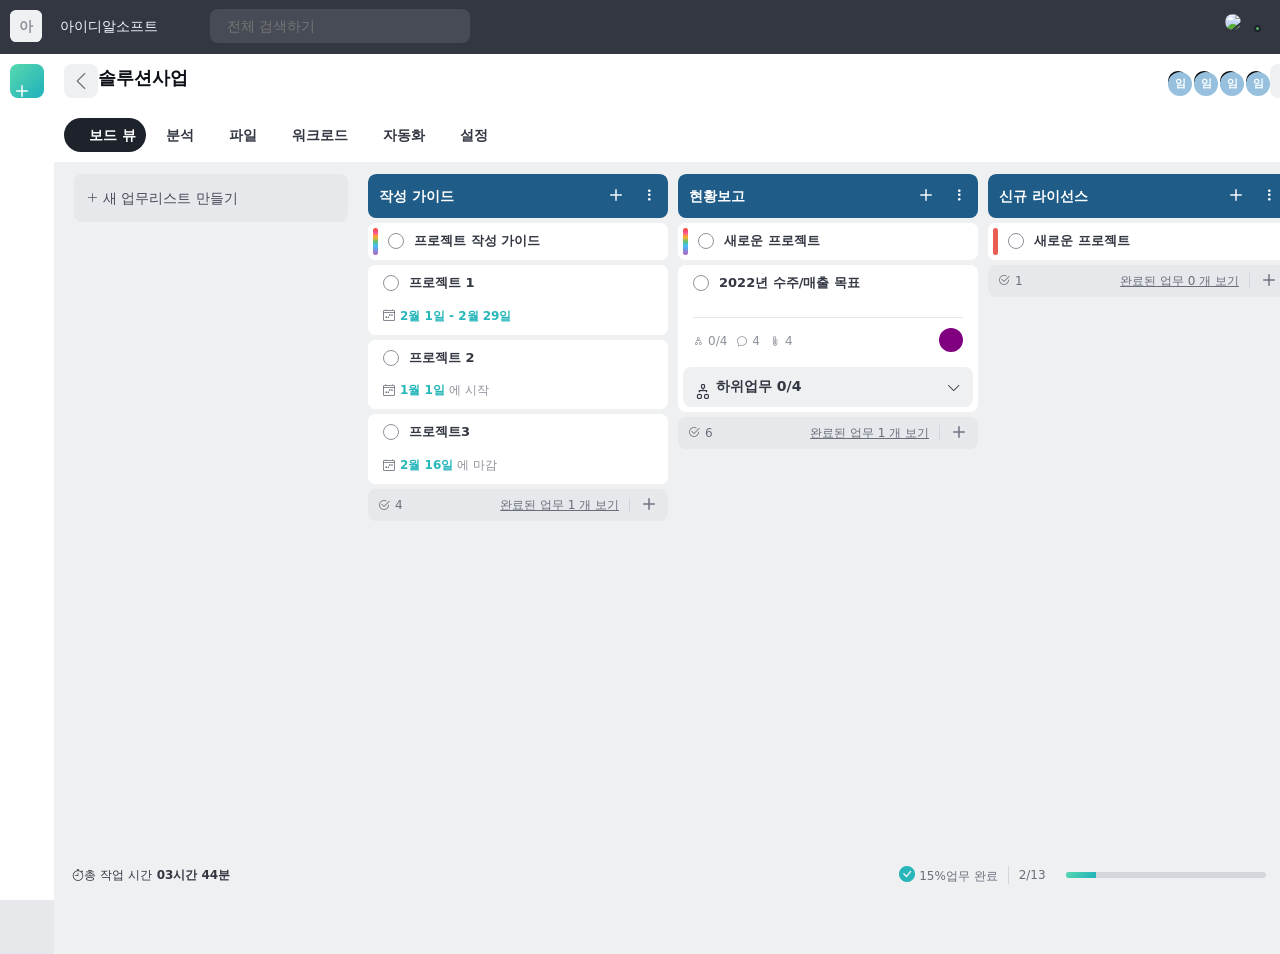
==== commit bc87b697: "변경된" ====
--- a/index.html
+++ b/index.html
@@ -3,7 +3,7 @@
 <head>
     <meta charset="UTF-8">
     <meta name="viewport" content="width=device-width, initial-scale=1.0">
-    <title>솔루션사업 · 아이디알소프트</title>
+    <title>taskworld 클론</title>
     <link rel="stylesheet" href="css/reset.css">
     <link rel="stylesheet" href="css/common.css">
     <link rel="stylesheet" href="css/main.css">
@@ -1369,7 +1369,7 @@
                                                                                     <i class="icon task-checkbox__check-mark bi bi-check"></i>
                                                                                 </div>
                                                                             </div>
-                                                                            <span class="task-header__title">경찰청 사이버수사시스템용 OPENWORKS도입</span>
+                                                                            <span class="task-header__title">새로운 프로젝트</span>
                                                                         </div>
                                                                         <!-- <div class="task-card-checklist">
                                                                             <div class="task-card-checklist__content">
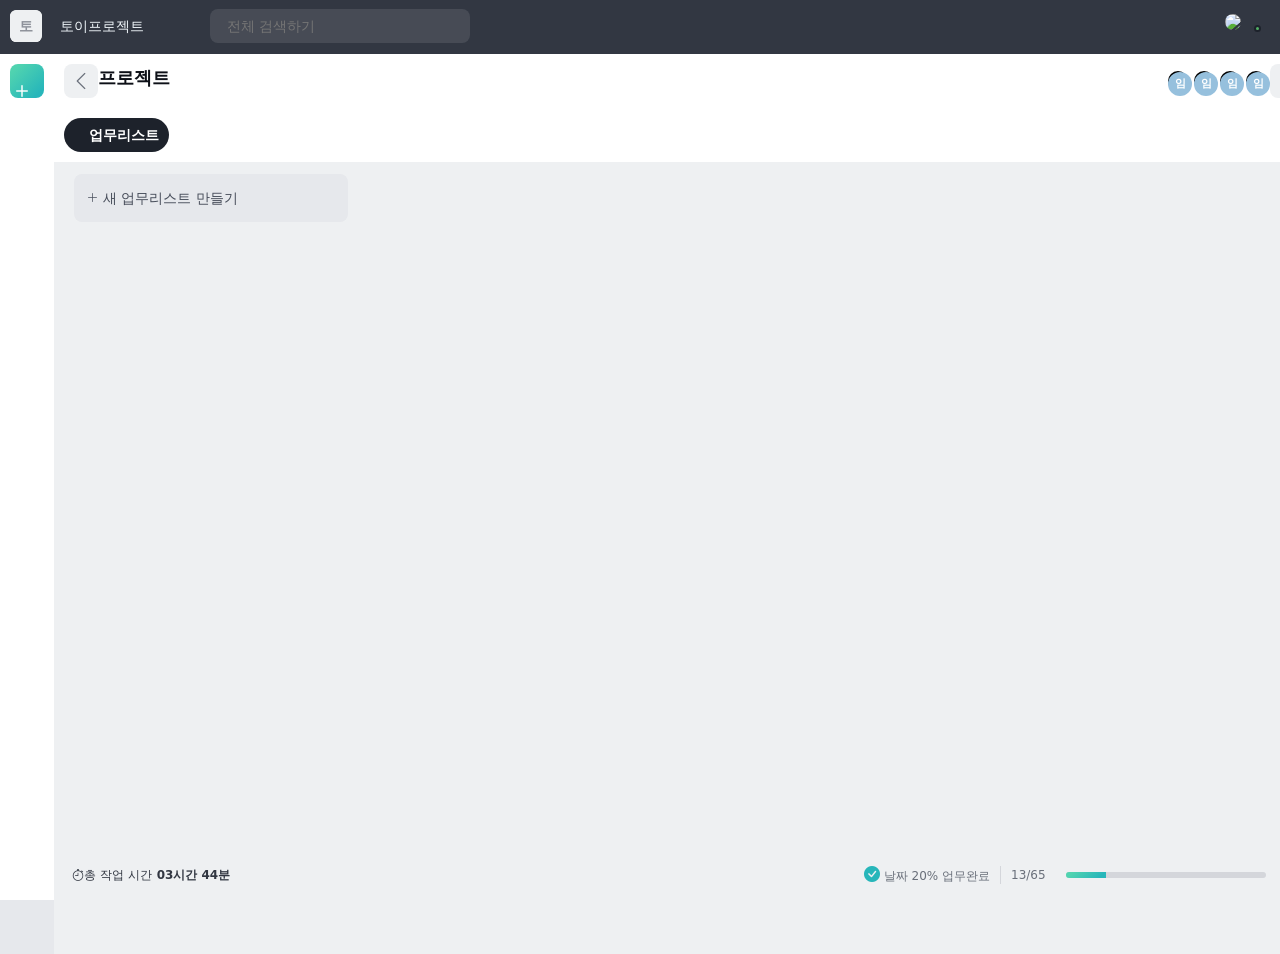
==== commit 222793b7: "[수정] title이 빈칸일 경우 처리되지 않도록 설정" ====
--- a/index.html
+++ b/index.html
@@ -3,7 +3,7 @@
 <head>
     <meta charset="UTF-8">
     <meta name="viewport" content="width=device-width, initial-scale=1.0">
-    <title>taskworld 클론</title>
+    <title>솔루션사업 · 아이디알소프트</title>
     <link rel="stylesheet" href="css/reset.css">
     <link rel="stylesheet" href="css/common.css">
     <link rel="stylesheet" href="css/main.css">
@@ -124,10 +124,10 @@
                         <div class="click-area workspace-menu-button" role="button" tabindex="0">
                             <div class="workspace-avatar-image">
                                 <div class="workspace-avatar-image__avatar workspace-menu-button__avatar">
-                                    <div class="workspace-avatar-image__text">아</div>
+                                    <div class="workspace-avatar-image__text">토</div>
                                 </div>
                             </div>
-                            <span class="workspace-menu-button__workspace-name">아이디알소프트</span>
+                            <span class="workspace-menu-button__workspace-name">토이프로젝트</span>
                             <i class="icon workspace-menu-button__icon" data-icon="arrow-down"></i>
                         </div>
                         <div class="new-global-search">
@@ -182,7 +182,7 @@
                                     </button>
                                     <div class="project-header__title">
                                         <div class="click-area solutionname" role="button" tabindex="0">
-                                            <div class="solutionname__text">솔루션사업</div>
+                                            <div class="solutionname__text">프로젝트</div>
                                         </div>
                                     </div>
                                 </div>
@@ -259,27 +259,10 @@
                                                         <span class="text" style="font-size: 18px;">
                                                             <i class="icon" data-icon="kanban"></i>
                                                         </span>
-                                                        <span class="projects.navigation.board_view">보드 뷰</span>
+                                                        <span class="projects.navigation.board_view">업무리스트</span>
                                                     </div>
                                                 </a>
                                             </div>
-                                            <a class="click-logic tab-button" href="#">
-                                                <span class="projects.navigation.analytics">분석</span>
-                                            </a>
-                                            <a class="click-logic tab-button" href="#">
-                                                <span class="projects.navigation.files">파일</span>
-                                            </a>
-                                            <a class="click-logic tab-button" href="#">
-                                                <span class="workload.report.title">워크로드</span>
-                                            </a>
-                                            <a class="click-logic tab-button" href="#">
-                                                <span class="project-header__automation-tab">
-                                                    <span class="projects.buttons.automation">자동화</span>
-                                                </span>
-                                            </a>
-                                            <a class="click-logic tab-button" href="#">
-                                                <span class="projects.buttons.settings">설정</span>
-                                            </a>
                                         </div>
                                     </div>
                                 </section>
@@ -296,1266 +279,6 @@
                         <div class="click-area create-tasklist-button" role="button" tabindex="0">
                             <i class="tw-icon bi bi-plus-lg"></i>
                             <span class="projects.button.create-tasklist-button_new_tasklist">새 업무리스트 만들기</span>
-                        </div>
-                    </div>
-                    <div class="kanban-column">
-                        <div class="kanban-board-columns__column" style="width: 300px;">
-                            <section class="tasklist">
-                                <div class="kanban-list-header">
-                                    <div class="tasklist__frame-top">
-                                        <div>
-                                            <div class="tasklist-header --bg-blue2">
-                                                <div class="tasklist-header__left-section">
-                                                    <div class="tasklist-header__editable-text-field-container">
-                                                        <div class="click-area editable-text-field --plain-text" role="button" tabindex="0">
-                                                            <div class="editable-text-field__text" data-name="작성 가이드">작성 가이드</div>
-                                                            <i class="icon editable-text-field__icon" data-icon="pen">
-                                                                <i class="bi bi-pencil"></i>
-                                                            </i>
-                                                        </div>
-                                                    </div>
-                                                </div>
-                                                <div class="tasklist-header__right-section">
-                                                    <div class="click-area tasklist-header__add-icon" role="button">
-                                                        <i class="bi bi-plus fs-4"></i>
-                                                    </div>
-                                                    <div class="tasklist-menu">
-                                                        <div class="click-area tasklist-menu__button" role="button">
-                                                            <i class="bi bi-three-dots-vertical"></i>
-                                                        </div>
-                                                    </div>
-                                                </div>
-                                            </div>
-                                            <div class="tasklist-header__input-panel-container" style="display: none;">
-                                                <section class="task-or-note-input-panel">
-                                                    <textarea class="task-or-note-input-panel__input-box hack-scrollbar" placeholder="새 업무 만들기" style="height: inherit;"></textarea>
-                                                    <div class="task-or-note-input-panel__panels">
-                                                        <div class="task-or-note-input-panel__panel-left">
-                                                            <div class="task-properties-panel">
-                                                                <div class="click-area task-properties-panel__member-panel-item" role="button" tabindex="0">
-                                                                    <i class="icon bi bi-person-plus"></i>
-                                                                </div>
-                                                                <div class="click-area task-properties-panel__tag-panel-item" role="button" tabindex="0">
-                                                                    <i class="icon bi bi-tag"></i>
-                                                                </div>
-                                                                <div class="click-area task-properties-panel__calendar-panel-item" role="button" tabindex="0">
-                                                                    <i class="icon bi bi-calendar4-week"></i>
-                                                                </div>
-                                                            </div>
-                                                        </div>
-                                                        <div class="task-or-note-input-panel__panel-right">
-                                                            <button class="button --size-28 --secondary task-or-note-input-panel__cancel-button" type="button">
-                                                                <div class="button__main-container">
-                                                                    <span class="tasks.buttonns.cancel">취소</span>
-                                                                </div>
-                                                            </button>
-                                                            <button class="button --size-28 task-or-note-input-panel__create-button" type="button" disabled>
-                                                                <div class="button__main-container">
-                                                                    <span class="tasks.buttonns.create">만들기</span>
-                                                                </div>
-                                                            </button>
-                                                        </div>
-                                                    </div>
-                                                </section>
-                                            </div>
-                                        </div>
-                                    </div>
-                                </div> 
-                                <div class="kanban-items hack-scrollbar">
-                                    <div class="tasklist__container" style="overflow: hidden; height: 0px; width: 0px;">
-                                        <div class="tasklist__inner-container" style="position: relative; width: 300px; max-height: 630px;  overflow: auto; will-change :trasform;">
-                                            <div class="task__outer" draggable="true">
-                                                <div class="task__wrapper">
-                                                    <section class="task ">
-                                                        <div class="task-color task__task-color --bg-rainbow"></div>
-                                                        <div class="task__except-color">
-                                                            <div class="task__front">
-                                                                <div class="sapcer" style="flex-direction: row; gap: 5px; align-items: stretch; justify-content: start;"></div>
-                                                            </div>
-                                                            <div class="task__inner">
-                                                                <div class="task__main">
-                                                                    <div class="task-header">
-                                                                        <div class="task-header__checkbox">
-                                                                            <div class="click-area task-checkbox --medium" role="button" tabindex="0">
-                                                                                <i class="icon task-checkbox__check-mark bi bi-check"></i>
-                                                                            </div>
-                                                                        </div>
-                                                                        <span class="task-header__title">프로젝트 작성 가이드</span>
-                                                                    </div>
-                                                                    <div class="task-body">
-                                                                        <!-- <div class="task-body__date-summary">
-                                                                            <div class="divided-row"></div>
-                                                                        </div>
-                                                                        <div class="divided-row"></div>
-                                                                        <div class="divider task-body__horizontal-divider --size-s"></div>
-                                                                        <div class="task-body__columns">
-                                                                            <div class="task-body__left"></div>
-                                                                            <div class="task-body__right">
-                                                                                <div class="user-avatar-group">
-                                                                                    <div class="user-avatar-group__avatar-container --compact">
-                                                                                        
-                                                                                    </div>
-                                                                                </div>
-                                                                            </div>
-                                                                        </div> -->
-                                                                    </div>
-                                                                </div>
-                                                            </div>
-                                                        </div> 
-                                                    </section>
-                                                </div>
-                                            </div>
-                                            <!--날짜 지정시 (시작~종료)-->
-                                            <div class="task__outer">
-                                                <div class="task__wrapper">
-                                                    <section class="task">
-                                                        <div class="task-color"></div>
-                                                        <div class="task__except-color">
-                                                            <div class="task__front">
-                                                                <div class="spacer" style="flex-direction: row; gap: 5px; align-items: stretch; justify-content: start;"></div>
-                                                            </div>
-                                                            <div class="task__inner">
-                                                                <div class="task__main">
-                                                                    <div class="task-header">
-                                                                        <div class="task-header__checkbox">
-                                                                            <div class="click-area task-checkbox --medium" role="button" tabindex="0">
-                                                                                <i class="icon task-checkbox__check-mark bi bi-check"></i>
-                                                                            </div>
-                                                                        </div>
-                                                                        <span class="task-header__title">프로젝트 1</span>
-                                                                    </div>
-                                                                    <div class="tw-task-body">
-                                                                        <div class="tw-task-body__date-summary">
-                                                                            <div class="tw-divided-row">
-                                                                                <div class="tw-task-date" data-testid="task-date">
-                                                                                    <div class="tw-task-date__planned ax-task-date__planned">
-                                                                                        <i class="tw-icon tw-task-date__icon bi bi-calendar4-week" data-icon="calendar"></i>
-                                                                                        <span data-l10n-key="tasks.properties.date_range">2월 1일 - 2월 29일</span>
-                                                                                    </div>
-                                                                                </div>
-                                                                            </div>
-                                                                        </div>
-                                                                        <div class="tw-divided-row"></div>
-                                                                    </div>
-                                                                </div>
-                                                            </div>
-                                                        </div>
-                                                        <div class="files-drop-overlay"></div>
-                                                    </section>
-                                                </div>      
-                                            </div>
-                                            <!--날짜 지정시 (시작)-->
-                                            <div class="task__outer">
-                                                <div class="task__wrapper">
-                                                    <section class="task">
-                                                        <div class="task-color"></div>
-                                                        <div class="task__except-color">
-                                                            <div class="task__front">
-                                                                <div class="spacer" style="flex-direction: row; gap: 5px; align-items: stretch; justify-content: start;"></div>
-                                                            </div>
-                                                            <div class="task__inner">
-                                                                <div class="task__main">
-                                                                    <div class="task-header">
-                                                                        <div class="task-header__checkbox">
-                                                                            <div class="click-area task-checkbox --medium" role="button" tabindex="0">
-                                                                                <i class="icon task-checkbox__check-mark bi bi-check"></i>
-                                                                            </div>
-                                                                        </div>
-                                                                        <span class="task-header__title">프로젝트 2</span>
-                                                                    </div>
-                                                                    <div class="tw-task-body">
-                                                                        <div class="tw-task-body__date-summary">
-                                                                            <div class="tw-divided-row">
-                                                                                <div class="tw-task-date" data-testid="task-date">
-                                                                                    <div class="tw-task-date__date-wrapper">
-                                                                                        <i class="tw-icon tw-task-date__icon bi bi-calendar4-week" data-icon="calendar"></i>
-                                                                                        <span data-l10n-key="tasks.properties.start_date2">
-                                                                                            <span data-start-date="2024-01-01T00:00:00.000Z">
-                                                                                                <span class="tw-text --weight-bold date-text-color">1월 1일</span>
-                                                                                            </span>
-                                                                                            에 시작
-                                                                                        </span>
-                                                                                    </div>
-                                                                                </div>
-                                                                            </div>
-                                                                        </div>
-                                                                        <div class="tw-divided-row"></div>
-                                                                    </div>
-                                                                </div>
-                                                            </div>
-                                                        </div>
-                                                        <div class="files-drop-overlay"></div>
-                                                    </section>
-                                                </div>      
-                                            </div>
-                                            <!--날짜 지정시 (종료)-->
-                                            <div class="task__outer">
-                                                <div class="task__wrapper">
-                                                    <section class="task">
-                                                        <div class="task-color"></div>
-                                                        <div class="task__except-color">
-                                                            <div class="task__front">
-                                                                <div class="spacer" style="flex-direction: row; gap: 5px; align-items: stretch; justify-content: start;"></div>
-                                                            </div>
-                                                            <div class="task__inner">
-                                                                <div class="task__main">
-                                                                    <div class="task-header">
-                                                                        <div class="task-header__checkbox">
-                                                                            <div class="click-area task-checkbox --medium" role="button" tabindex="0">
-                                                                                <i class="icon task-checkbox__check-mark bi bi-check"></i>
-                                                                            </div>
-                                                                        </div>
-                                                                        <span class="task-header__title">프로젝트3</span>
-                                                                    </div>
-                                                                    <div class="tw-task-body">
-                                                                        <div class="tw-task-body__date-summary">
-                                                                            <div class="tw-divided-row">
-                                                                                <div class="tw-task-date" data-testid="task-date">
-                                                                                    <div class="tw-task-date__date-wrapper">
-                                                                                        <i class="tw-icon tw-task-date__icon bi bi-calendar4-week" data-icon="calendar"></i>
-                                                                                        <span data-l10n-key="tasks.properties.due_date2">
-                                                                                            <span class="tw-text --weight-bold date-text-color">2월 16일</span>
-                                                                                            에 마감
-                                                                                        </span>
-                                                                                    </div>
-                                                                                </div>
-                                                                            </div>
-                                                                        </div>
-                                                                        <div class="tw-divided-row"></div>
-                                                                    </div>
-                                                                </div>
-                                                            </div>
-                                                        </div>
-                                                        <div class="files-drop-overlay"></div>
-                                                    </section>
-                                                </div>      
-                                            </div>
-                                            <div class="tasklist__completed-taks-header" style="height: unset; width: 100%; display: none;">
-                                                <div class="tasklist__header-done">
-                                                    <span class="task_lists.completed_tasks">완료된 업무</span>
-                                                </div>
-                                                <div class="click-area completed-task-sorting-menu__sort-by" role="button" tabindex="0">
-                                                    <i class="icon completed-task-sorting-menu__sorting-icon">
-                                                        <i class="bi bi-sort-up"></i>
-                                                    </i>
-                                                    <span class="tasks.task_lists.menu.sort">정렬</span>
-                                                    <i class="icon completed-task-sorting-menu__arrow-down-icon">
-                                                        <i class="bi bi-chevron-down"></i>
-                                                    </i>
-                                                </div>
-                                            </div>
-                                            <div class="task__outer completed-task" style="display: none;" draggable="true">
-                                                <div class="task__Wrapper">
-                                                    <section class="task --done">
-                                                        <div class="task-color task__task-color --bg-rainbow"></div>
-                                                        <div class="task__except-color">
-                                                            <div class="task__front">
-                                                                <div class="spacer" style="flex-direction: row; gap: 5px; align-items: stretch; justify-content: start;"></div>
-                                                            </div>
-                                                            <div class="task__inner">
-                                                                <div class="task__main">
-                                                                    <div class="task-header">
-                                                                        <div class="task-header__checkbox">
-                                                                            <div class="click-area task-checkbox --completed --medium" role="button" tabindex="0">
-                                                                                <i class="icon task-checkbox__check-mark bi bi-check"></i>
-                                                                            </div>
-                                                                        </div>
-                                                                        <span class="task-header__title">프로젝트 작성 가이드</span>
-                                                                    </div>
-                                                                    <!-- <div class="task-body">
-                                                                        <div class="task-body__date-summary">
-                                                                            <div class="divided-row">
-                                                                                <div class="task-date">
-                                                                                    <span class="tasks.properties.due_date_status.completed_on">
-                                                                                        <span class="text --weight-bold">
-                                                                                            <span class="tasks.properties.date.yesterday">
-                                                                                                어제, 8월 30일에 완료
-                                                                                            </span>
-                                                                                        </span>
-                                                                                    </span>
-                                                                                </div>
-                                                                            </div>
-                                                                        </div>
-                                                                        <div class="divided-row"></div>
-                                                                        <div class="divider task-body__horizontal-divider --size-s"></div>
-                                                                        <div class="task-body__columns">
-                                                                            <div class="task-body__left"></div>
-                                                                            <div class="task-body__right">
-                                                                                <div class="user-avatar-group">
-                                                                                    <div class="user-avatar-group__avatar-container --compact">
-                                                                                        
-                                                                                    </div>
-                                                                                </div>
-                                                                            </div>
-                                                                        </div>
-                                                                    </div> -->
-                                                                </div>
-                                                            </div>
-                                                        </div>
-                                                        <div class="files-drop-overlay">
-
-                                                        </div>
-                                                    </section>
-                                                </div>
-                                            </div>
-                                        </div>
-                                    </div>
-                                </div>
-                                <div class="tasklist__frame-bottom">
-                                    <div class="tasklist-footer --compact --expanded">
-                                        <section class="task-or-note-input-panel tasklist-footer__task-or-note-input-panel" style="display: none;">
-                                            <textarea class="task-or-note-input-panel__input-box hack-scrollbar" placeholder="새 업무 만들기" style="height: inherit;"></textarea>
-                                            <div class="task-or-note-input-panel__panels">
-                                                <div class="task-or-note-input-panel__panel-left">
-                                                    <div class="task-properties-panel">
-                                                        <div class="click-area task-properties-panel__member-panel-item" role="button" tabindex="0">
-                                                            <i class="icon bi bi-person-plus"></i>
-                                                        </div>
-                                                        <div class="click-area task-properties-panel__tag-panel-item" role="button" tabindex="0">
-                                                            <i class="icon bi bi-tag"></i>
-                                                        </div>
-                                                        <div class="click-area task-properties-panel__calendar-panel-item" role="button" tabindex="0">
-                                                            <i class="icon bi bi-calendar4-week"></i>
-                                                        </div>
-                                                    </div>
-                                                </div>
-                                                <div class="task-or-note-input-panel__panel-right">
-                                                    <button class="button --size-28 --secondary task-or-note-input-panel__cancel-button" type="button">
-                                                        <div class="button__main-container">
-                                                            <span class="tasks.buttonns.cancel">취소</span>
-                                                        </div>
-                                                    </button>
-                                                    <button class="button --size-28 task-or-note-input-panel__create-button" type="button" disabled>
-                                                        <div class="button__main-container">
-                                                            <span class="tasks.buttonns.create">만들기</span>
-                                                        </div>
-                                                    </button>
-                                                </div>
-                                            </div>
-                                        </section>
-                                        <div class="tasklist-footer__wrapper">
-                                            <div class="tasklist-footer__left-section">
-                                                <div class="hbox" style="align-items: center; margin-left: -13px;">
-                                                    <div class="box-item" style="margin-left: 13px; flex-grow: 0; flex-shrink: 0;">
-                                                        <div class="hbox" style="align-items: center; margin-left: -5px;">
-                                                            <div class="box-item tasklist-footer__task-icon" style="margin-left: 5px; flex-grow: 0; flex-shrink: 0;">
-                                                                <i class="bi bi-check2-circle"></i>
-                                                            </div> 
-                                                            <div class="box-item tasklist-footer__active-task-count" style="margin-left: 5px; flex-grow: 0; flex-shrink: 0;">5</div>
-                                                        </div>
-                                                    </div>
-                                                </div>
-                                            </div>
-                                            <div class="tasklist-footer__right-section">
-                                                <div class="click-area tasklist-footer__toggle-completed-tasks-link" role="button" tabindex="0">완료된 업무 1개 보기</div>
-                                                <div class="tasklist-footer__add-task-separator"></div>
-                                                <div class="click-area tasklist-footer__add-task-button" role="button" tabindex="0">
-                                                    <i class="bi bi-plus fs-4"></i>
-                                                </div>
-                                            </div>
-                                        </div>
-                                    </div>
-                                </div>
-                            </section>
-                        </div>
-                    </div>
-                    <div class="kanban-column">
-                        <div class="kanban-board-columns__column" style="width: 300px;">
-                            <section class="tasklist">
-                            <div class="kanban-list-header">
-                                <div class="tasklist__frame-top">
-                                    <div>
-                                        <div class="tasklist-header --bg-blue2">
-                                            <div class="tasklist-header__left-section">
-                                                <div class="tasklist-header__editable-text-field-container">
-                                                    <div class="click-area editable-text-field --plain-text" role="button" tabindex="0">
-                                                        <div class="editable-text-field__text" data-name="현황보고">현황보고</div>
-                                                        <i class="icon editable-text-field__icon" data-icon="pen">
-                                                            <i class="bi bi-pencil"></i>
-                                                        </i>
-                                                    </div>
-                                                </div>
-                                            </div>
-                                            <div class="tasklist-header__right-section">
-                                                <div class="click-area tasklist-header__add-icon" role="button">
-                                                    <i class="bi bi-plus fs-4"></i>
-                                                </div>
-                                                <div class="tasklist-menu">
-                                                    <div class="click-area tasklist-menu__button" role="button">
-                                                        <i class="bi bi-three-dots-vertical"></i>
-                                                    </div>
-                                                </div>
-                                            </div>
-                                        </div>
-                                        <div class="tasklist-header__input-panel-container" style="display: none;">
-                                            <section class="task-or-note-input-panel">
-                                                <textarea class="task-or-note-input-panel__input-box hack-scrollbar" placeholder="새 업무 만들기" style="height: inherit;"></textarea>
-                                                <div class="task-or-note-input-panel__panels">
-                                                    <div class="task-or-note-input-panel__panel-left">
-                                                        <div class="task-properties-panel">
-                                                            <div class="click-area task-properties-panel__member-panel-item" role="button" tabindex="0">
-                                                                <i class="icon bi bi-person-plus"></i>
-                                                            </div>
-                                                            <div class="click-area task-properties-panel__tag-panel-item" role="button" tabindex="0">
-                                                                <i class="icon bi bi-tag"></i>
-                                                            </div>
-                                                            <div class="click-area task-properties-panel__calendar-panel-item" role="button" tabindex="0">
-                                                                <i class="icon bi bi-calendar4-week"></i>
-                                                            </div>
-                                                        </div>
-                                                    </div>
-                                                    <div class="task-or-note-input-panel__panel-right">
-                                                        <button class="button --size-28 --secondary task-or-note-input-panel__cancel-button" type="button">
-                                                            <div class="button__main-container">
-                                                                <span class="tasks.buttonns.cancel">취소</span>
-                                                            </div>
-                                                        </button>
-                                                        <button class="button --size-28 task-or-note-input-panel__create-button" type="button" disabled>
-                                                            <div class="button__main-container">
-                                                                <span class="tasks.buttonns.create">만들기</span>
-                                                            </div>
-                                                        </button>
-                                                    </div>
-                                                </div>
-                                            </section>
-                                        </div>
-                                    </div>
-                                </div>
-                            </div> 
-                            <div class="kanban-items hack-scrollbar">
-                                <div class="tasklist__container" style="overflow: hidden; height: 0px; width: 0px;">
-                                    <div class="tasklist__inner-container" style="position: relative; width: 300px; max-height: 630px; overflow: auto; will-change: trasform; direction: 1tr;">
-                                        <!-- <div class="task__outer --padded" daraggable="true">
-                                            <div class="task__main-task-title">
-                                                <div class="click-area main-task-title" role="button" tabindex="0">
-                                                    <i class="icon main-task-title__icon">
-                                                        <i class="bi bi-diagram-2"></i>
-                                                    </i>
-                                                    <div class="trunced-text main-task-title__title" style="max-width: 250px;">2022년 수수/매출 목표</div>
-                                                </div>
-                                            </div>
-                                            <div class="task__wrapper">
-                                                <svg xmlns="http://www.w3.org/2000/svg" fill="none" stroke="#d4d6db" width="10" height="20">
-                                                    <path d="M0 0v10M0 10q0 8 8 8h2"></path>
-                                                </svg>
-                                                <section class="task --padded">
-                                                    <div class="task-color task__task-color"></div>
-                                                    <div class="task__except-color --padded">
-                                                        <div class="task__front">
-                                                            <div class="spacer" style="flex-direction: row; gap: 5px; align-items: stretch; justify-content: start;"></div>
-                                                        </div>
-                                                        <div class="task__inner">
-                                                            <div class="task__main">
-                                                                <div class="task-header">
-                                                                    <div class="task-header__checkbox">
-                                                                        <div class="click-area task-checkbox --medium" role="button" tabindex="0">
-                                                                            <i class="icon task-checkbox__check-mark bi bi-check"></i>
-                                                                        </div>
-                                                                    </div>
-                                                                    <span class="task-header__title">1/4분기 수주/매출 현황</span>
-                                                                </div>
-                                                                <div class="task-body">
-                                                                    <div class="task-body__date-summary">
-                                                                        <div class="divided-row"></div>
-                                                                    </div>
-                                                                    <div class="divided-row"></div>
-                                                                    <div class="divider task-body__horizontal-divider --size-s"></div>
-                                                                    <div class="task-body__columns">
-                                                                        <div class="task-body__left">
-                                                                            <div class="task-meta">
-                                                                                <div class="task-meta-item">
-                                                                                    <i class="icon task-meta-item__icon">
-                                                                                        <i class="bi bi-chat"></i></i>3
-                                                                                    <div class="task-meta-item__unread-mark">
-                                                                                        <div class="noti-badge__transition-group"></div>
-                                                                                    </div>
-                                                                                </div>
-                                                                                <div class="task-meta-item">
-                                                                                    <i class="icon task-meta-item__icon">
-                                                                                        <i class="bi bi-paperclip"></i></i>3
-                                                                                    <div class="task-meta-item__unread-mark">
-                                                                                        <div class="noti-badge__transition-group"></div>
-                                                                                    </div>
-                                                                                </div>
-                                                                            </div>
-                                                                        </div>
-                                                                        <div class="task-body__right">
-                                                                            <div class="user-avatar-group">
-                                                                                <div class="user-avatar-group__avatar-container --compact">
-                                                                                    
-                                                                                </div>
-                                                                                <div class="user-avatar-group__avatar-container --compact">
-                                                                                    
-                                                                                </div>
-                                                                            </div>
-                                                                        </div>
-                                                                    </div>
-                                                                </div>
-                                                            </div>
-                                                        </div>
-                                                    </div>
-                                                    <div class="files-drop-overlay"></div>
-                                                </section>
-                                            </div>
-                                        </div> -->
-                                        <div class="task__outer" draggable="true">
-                                            <div class="task__wrapper">
-                                                <section class="task">
-                                                    <div class="task-color task__task-color --bg-rainbow"></div>
-                                                    <div class="task__except-color">
-                                                        <div class="task__front">
-                                                            <div class="sapcer" style="flex-direction: row; gap: 5px; align-items: stretch; justify-content: start;"></div>
-                                                        </div>
-                                                        <div class="task__inner">
-                                                            <div class="task__main">
-                                                                <div class="task-header">
-                                                                    <div class="task-header__checkbox">
-                                                                        <div class="click-area task-checkbox --medium" role="button" tabindex="0">
-                                                                            <i class="icon task-checkbox__check-mark bi bi-check"></i>
-                                                                        </div>
-                                                                    </div>
-                                                                    <span class="task-header__title">새로운 프로젝트</span>
-                                                                </div>
-                                                                <div class="task-body">
-                                                                    <!-- <div class="task-body__date-summary">
-                                                                        <div class="divided-row"></div>
-                                                                    </div>
-                                                                    <div class="divided-row"></div>
-                                                                    <div class="divider task-body__horizontal-divider --size-s"></div>
-                                                                    <div class="task-body__columns">
-                                                                        <div class="task-body__left"></div>
-                                                                        <div class="task-body__right">
-                                                                            <div class="user-avatar-group">
-                                                                                <div class="user-avatar-group__avatar-container --compact">
-                                                                                    
-                                                                                </div>
-                                                                            </div>
-                                                                        </div>
-                                                                    </div> -->
-                                                                </div>
-                                                            </div>
-                                                        </div>
-                                                    </div> 
-                                                </section>
-                                            </div>
-                                        </div>
-                                        <!--하위업무 화면-->
-                                        <div class="task__outer under_task__outer">
-                                            <div class="task__wrapper">
-                                                <section class="task">
-                                                    <div class="task-color"></div>
-                                                    <div class="task__except-color">
-                                                        <div class="task__front">
-                                                            <div class="spacer" style="flex-direction: row; gap: 5px; align-items: stretch; justify-content: start;"></div>
-                                                        </div>
-                                                        <div class="task__inner">
-                                                            <div class="task__main">
-                                                                <div class="task-header">
-                                                                    <div class="task-header__checkbox">
-                                                                        <div class="click-area task-checkbox --medium" role="button" tabindex="0">
-                                                                            <i class="icon task-checkbox__check-mark bi bi-check"></i>
-                                                                        </div>
-                                                                    </div>
-                                                                    <span class="task-header__title">2022년 수주/매출 목표</span>
-                                                                </div>
-                                                                <div class="task-body">
-                                                                    <div class="task-body__date-summary">
-                                                                        <div class="divided-row"></div>
-                                                                    </div>
-                                                                    <div class="divided-row"></div>
-                                                                    <div class="divider task-body__horizontal-divider --size-s"></div>
-                                                                    <div class="task-body__columns">
-                                                                        <div class="task-body__left">
-                                                                            <div class="task-meta">
-                                                                                <div class="task-meta-item">
-                                                                                    <i class="icon task-meta-item__icon">
-                                                                                        <i class="bi bi-diagram-2"></i></i>0/4
-                                                                                    <div class="task-meta-item__unread-mark">
-                                                                                        <div class="noti-badge__transition-group"></div>
-                                                                                    </div>
-                                                                                </div>
-                                                                                <div class="task-meta">
-                                                                                    <div class="task-meta-item">
-                                                                                        <i class="icon task-meta-item__icon">
-                                                                                            <i class="bi bi-chat"></i></i>4
-                                                                                        <div class="task-meta-item__unread-mark">
-                                                                                            <div class="noti-badge__transition-group"></div>
-                                                                                        </div>
-                                                                                    </div>
-                                                                                    <div class="task-meta-item">
-                                                                                        <i class="icon task-meta-item__icon">
-                                                                                            <i class="bi bi-paperclip"></i></i>4
-                                                                                        <div class="task-meta-item__unread-mark">
-                                                                                            <div class="noti-badge__transition-group"></div>
-                                                                                        </div>
-                                                                                    </div>
-                                                                                </div>
-                                                                            </div>
-                                                                        </div>
-                                                                        <div class="task-body__right">
-                                                                            <div class="user-avatar-group">
-                                                                                <div class="user-avatar-group__avatar-container --compact">
-                                                                                    
-                                                                                </div>
-                                                                            </div>
-                                                                        </div>
-                                                                    </div>
-                                                                </div>
-                                                            </div>
-                                                        </div>
-                                                    </div>
-                                                    <div class="files-drop-overlay"></div>
-                                                </section>
-                                            </div>
-                                            <div class="task-card-subtask-list">
-                                                <div class="click-area task-card-subtask-list__title" role="button" tabindex="0">
-                                                    <div class="task-card-subtask-list__title-left">
-                                                        <i class="icon task-card-subtask-list__subtask-icon">
-                                                            <i class="bi bi-diagram-2 "></i>
-                                                        </i>
-                                                        <div class="task-card-subtask-list__title__completed-subtask">
-                                                            <span class="task.properties.subtasks.count">
-                                                                하위업무 0/4
-                                                            </span>
-                                                        </div>
-                                                    </div>
-                                                    <i class="icon task-card-subtask-list__arrow-icon">
-                                                        <i class="bi bi-chevron-down"></i>
-                                                        <i class="bi bi-chevron-up" style="display: none;"></i>
-                                                    </i>
-                                                </div>
-                                                <div class="task-card-subtask-list__content" style="display: none;">
-                                                    <div class="subtask-row">
-                                                        <div class="subtask-row__content">
-                                                            <div>
-                                                                <div class="task__outer subtask__outer">
-                                                                    <div class="task__wrapper">
-                                                                        <section class="task">
-                                                                            <div class="task__except-color">
-                                                                                <div class="task__front">
-                                                                                    <div class="spacer" style="flex-direction: row; gap: 5px; align-items: stretch; justify-content: start;"></div>
-                                                                                </div>
-                                                                                <div class="task__inner">
-                                                                                    <div class="task__main">
-                                                                                        <div class="task-header">
-                                                                                            <div class="task-header__checkbox">
-                                                                                                <div class="click-area task-checkbox --medium" role="button" tabindex="0">
-                                                                                                    <i class="icon task-checkbox__check-mark bi bi-check"></i>
-                                                                                                </div>
-                                                                                            </div>
-                                                                                            <span class="task-header__title">1/4분기 수주/매출 현황</span>
-                                                                                        </div>
-                                                                                        <div class="task-body">
-                                                                                            <div class="task-body__date-summary">
-                                                                                                <div class="divided-row"></div>
-                                                                                            </div>
-                                                                                            <div class="divided-row"></div>
-                                                                                            <div class="divider task-body__horizontal-divider --size-s"></div>
-                                                                                            <div class="task-body__columns">
-                                                                                                <div class="task-body__left">
-                                                                                                    <div class="task-meta">
-                                                                                                        <div class="task-meta-item">
-                                                                                                            <i class="icon task-meta-item__icon">
-                                                                                                                <i class="bi bi-chat"></i></i>3
-                                                                                                            <div class="task-meta-item__unread-mark">
-                                                                                                                <div class="noti-badge__transition-group"></div>
-                                                                                                            </div>
-                                                                                                        </div>
-                                                                                                        <div class="task-meta-item">
-                                                                                                            <i class="icon task-meta-item__icon">
-                                                                                                                <i class="bi bi-paperclip"></i></i>3
-                                                                                                            <div class="task-meta-item__unread-mark">
-                                                                                                                <div class="noti-badge__transition-group"></div>
-                                                                                                            </div>
-                                                                                                        </div>
-                                                                                                    </div>
-                                                                                                </div>
-                                                                                                <div class="task-body__right">
-                                                                                                    <div class="user-avatar-group">
-                                                                                                        <div class="user-avatar-group__avatar-container --compact"></div>
-                                                                                                    </div>
-                                                                                                    <div class="user-avatar-group">
-                                                                                                        <div class="user-avatar-group__avatar-container --compact"></div>
-                                                                                                    </div>
-                                                                                                </div>
-                                                                                            </div>
-                                                                                        </div>
-                                                                                    </div>
-                                                                                </div>
-                                                                            </div>
-                                                                            <div class="files-drop-overlay"></div>
-                                                                        </section>
-                                                                    </div>
-                                                                </div>
-                                                            </div>
-                                                        </div>
-                                                    </div>
-                                                    <div class="subtask-row">   
-                                                        <div class="subtask-row__content">
-                                                            <div>
-                                                                <div class="task__outer subtask__outer">
-                                                                    <div class="task__wrapper">
-                                                                        <section class="task">
-                                                                            <div class="task__except-color">
-                                                                                <div class="task__front">
-                                                                                    <div class="spacer" style="flex-direction: row; gap: 5px; align-items: stretch; justify-content: start;"></div>
-                                                                                </div>
-                                                                                <div class="task__inner">
-                                                                                    <div class="task__main">
-                                                                                        <div class="task-header">
-                                                                                            <div class="task-header__checkbox">
-                                                                                                <div class="click-area task-checkbox --medium" role="button" tabindex="0">
-                                                                                                    <i class="icon task-checkbox__check-mark bi bi-check"></i>
-                                                                                                </div>
-                                                                                            </div>
-                                                                                            <span class="task-header__title">2/4분기 수주/매출 현황</span>
-                                                                                        </div>
-                                                                                        <div class="task-body">
-                                                                                            <div class="task-body__date-summary">
-                                                                                                <div class="divided-row"></div>
-                                                                                            </div>
-                                                                                            <div class="divided-row"></div>
-                                                                                            <div class="divider task-body__horizontal-divider --size-s"></div>
-                                                                                            <div class="task-body__columns">
-                                                                                                <div class="task-body__left">
-                                                                                                    <div class="task-meta">
-                                                                                                        <div class="task-meta-item">
-                                                                                                            <i class="icon task-meta-item__icon">
-                                                                                                                <i class="bi bi-chat"></i></i>2
-                                                                                                            <div class="task-meta-item__unread-mark">
-                                                                                                                <div class="noti-badge__transition-group"></div>
-                                                                                                            </div>
-                                                                                                        </div>
-                                                                                                        <div class="task-meta-item">
-                                                                                                            <i class="icon task-meta-item__icon">
-                                                                                                                <i class="bi bi-paperclip"></i></i>2
-                                                                                                            <div class="task-meta-item__unread-mark">
-                                                                                                                <div class="noti-badge__transition-group"></div>
-                                                                                                            </div>
-                                                                                                        </div>
-                                                                                                    </div>
-                                                                                                </div>
-                                                                                                <div class="task-body__right">
-                                                                                                    <div class="user-avatar-group">
-                                                                                                        <div class="user-avatar-group__avatar-container --compact"></div>
-                                                                                                    </div>
-                                                                                                    <div class="user-avatar-group">
-                                                                                                        <div class="user-avatar-group__avatar-container --compact"></div>
-                                                                                                    </div>
-                                                                                                </div>
-                                                                                            </div>
-                                                                                        </div>
-                                                                                    </div>
-                                                                                </div>
-                                                                            </div>
-                                                                            <div class="files-drop-overlay"></div>
-                                                                        </section>
-                                                                    </div>
-                                                                </div>
-                                                            </div>
-                                                        </div>
-                                                    </div>
-                                                    <div class="subtask-row">
-                                                        <div class="subtask-row__content">
-                                                            <div>
-                                                                <div class="task__outer subtask__outer">
-                                                                    <div class="task__wrapper">
-                                                                        <section class="task ">
-                                                                            <div class="task__except-color">
-                                                                                <div class="task__front">
-                                                                                    <div class="spacer" style="flex-direction: row; gap: 5px; align-items: stretch; justify-content: start;"></div>
-                                                                                </div>
-                                                                                <div class="task__inner">
-                                                                                    <div class="task__main">
-                                                                                        <div class="task-header">
-                                                                                            <div class="task-header__checkbox">
-                                                                                                <div class="click-area task-checkbox --medium" role="button" tabindex="0">
-                                                                                                    <i class="icon task-checkbox__check-mark bi bi-check"></i>
-                                                                                                </div>
-                                                                                            </div>
-                                                                                            <span class="task-header__title">3/4분기 수주/매출 현황</span>
-                                                                                        </div>
-                                                                                        <div class="task-body">
-                                                                                            <div class="task-body__date-summary">
-                                                                                                <div class="divided-row"></div>
-                                                                                            </div>
-                                                                                            <div class="divided-row"></div>
-                                                                                            <div class="divider task-body__horizontal-divider --size-s"></div>
-                                                                                            <div class="task-body__columns">
-                                                                                                <div class="task-body__left">
-                                                                                                    <div class="task-meta">
-                                                                                                        <div class="task-meta-item">
-                                                                                                            <i class="icon task-meta-item__icon">
-                                                                                                                <i class="bi bi-chat"></i></i>2
-                                                                                                            <div class="task-meta-item__unread-mark">
-                                                                                                                <div class="noti-badge__transition-group"></div>
-                                                                                                            </div>
-                                                                                                        </div>
-                                                                                                        <div class="task-meta-item">
-                                                                                                            <i class="icon task-meta-item__icon">
-                                                                                                                <i class="bi bi-paperclip"></i></i>2
-                                                                                                            <div class="task-meta-item__unread-mark">
-                                                                                                                <div class="noti-badge__transition-group"></div>
-                                                                                                            </div>
-                                                                                                        </div>
-                                                                                                    </div>
-                                                                                                </div>
-                                                                                                <div class="task-body__right">
-                                                                                                    <div class="user-avatar-group">
-                                                                                                        <div class="user-avatar-group__avatar-container --compact"></div>
-                                                                                                    </div>
-                                                                                                    <div class="user-avatar-group">
-                                                                                                        <div class="user-avatar-group__avatar-container --compact"></div>
-                                                                                                    </div>
-                                                                                                </div>
-                                                                                            </div>
-                                                                                        </div>
-                                                                                    </div>
-                                                                                </div>
-                                                                            </div>
-                                                                            <div class="files-drop-overlay"></div>
-                                                                        </section>
-                                                                    </div>
-                                                                </div>
-                                                            </div>
-                                                        </div>
-                                                    </div>
-                                                    <div class="subtask-row">
-                                                        <div class="subtask-row__content">
-                                                            <div>
-                                                                <div class="task__outer subtask__outer">
-                                                                    <div class="task__wrapper">
-                                                                        <section class="task">
-                                                                            <div class="task-color task__task-color"></div>
-                                                                            <div class="task__except-color">
-                                                                                <div class="task__front">
-                                                                                    <div class="spacer" style="flex-direction: row; gap: 5px; align-items: stretch; justify-content: start;"></div>
-                                                                                </div>
-                                                                                <div class="task__inner">
-                                                                                    <div class="task__main">
-                                                                                        <div class="task-header">
-                                                                                            <div class="task-header__checkbox">
-                                                                                                <div class="click-area task-checkbox --medium" role="button" tabindex="0">
-                                                                                                    <i class="icon task-checkbox__check-mark bi bi-check"></i>
-                                                                                                </div>
-                                                                                            </div>
-                                                                                            <span class="task-header__title">4/4분기 수주/매출 누적 현황</span>
-                                                                                        </div>
-                                                                                    </div>
-                                                                                </div>
-                                                                            </div>
-                                                                            <div class="files-drop-overlay">
-    
-                                                                            </div>
-                                                                            <div class="files-drop-overlay"></div>
-                                                                        </section>
-                                                                    </div>
-                                                                </div>
-                                                            </div>
-                                                        </div>
-                                                    </div>
-                                                </div>
-                                            </div>
-                                        </div>
-                                        <!--하위업무 화면-->
-                                        <div class="tasklist__completed-taks-header" style="height: unset; width: 100%; display: none;">
-                                            <div class="tasklist__header-done">
-                                                <span class="task_lists.completed_tasks">완료된 업무</span>
-                                            </div>
-                                            <div class="click-area completed-task-sorting-menu__sort-by" role="button" tabindex="0">
-                                                <i class="icon completed-task-sorting-menu__sorting-icon">
-                                                    <i class="bi bi-sort-up"></i>
-                                                </i>
-                                                <span class="tasks.task_lists.menu.sort">정렬</span>
-                                                <i class="icon completed-task-sorting-menu__arrow-down-icon">
-                                                    <i class="bi bi-chevron-down"></i>
-                                                </i>
-                                            </div>
-                                        </div>
-                                        <div class="task__outer completed-task" style="display: none;" draggable="true">
-                                            <div class="task__Wrapper">
-                                                <section class="task --done">
-                                                    <div class="task-color task__task-color --bg-rainbow"></div>
-                                                    <div class="task__except-color">
-                                                        <div class="task__front">
-                                                            <div class="spacer" style="flex-direction: row; gap: 5px; align-items: stretch; justify-content: start;"></div>
-                                                        </div>
-                                                        <div class="task__inner">
-                                                            <div class="task__main">
-                                                                <div class="task-header">
-                                                                    <div class="task-header__checkbox">
-                                                                        <div class="click-area task-checkbox --completed --medium" role="button" tabindex="0">
-                                                                            <i class="icon task-checkbox__check-mark bi bi-check"></i>
-                                                                        </div>
-                                                                    </div>
-                                                                    <span class="task-header__title">프로젝트 작성 가이드</span>
-                                                                </div>
-                                                                <!-- <div class="task-body">
-                                                                    <div class="task-body__date-summary">
-                                                                        <div class="divided-row">
-                                                                            <div class="task-date">
-                                                                                <span class="tasks.properties.due_date_status.completed_on">
-                                                                                    <span class="text --weight-bold">
-                                                                                        <span class="tasks.properties.date.yesterday">
-                                                                                            어제, 8월 30일에 완료
-                                                                                        </span>
-                                                                                    </span>
-                                                                                </span>
-                                                                            </div>
-                                                                        </div>
-                                                                    </div>
-                                                                    <div class="divided-row"></div>
-                                                                    <div class="divider task-body__horizontal-divider --size-s"></div>
-                                                                    <div class="task-body__columns">
-                                                                        <div class="task-body__left"></div>
-                                                                        <div class="task-body__right">
-                                                                            <div class="user-avatar-group">
-                                                                                <div class="user-avatar-group__avatar-container --compact">
-                                                                                    
-                                                                                </div>
-                                                                            </div>
-                                                                        </div>
-                                                                    </div>
-                                                                </div> -->
-                                                            </div>
-                                                        </div>
-                                                    </div>
-                                                    <div class="files-drop-overlay">
-
-                                                    </div>
-                                                </section>
-                                            </div>
-                                        </div>
-                                    </div>
-                                </div>
-                            </div>
-                            <div class="tasklist__frame-bottom">
-                                <div class="tasklist-footer --compact --expanded">
-                                    <section class="task-or-note-input-panel tasklist-footer__task-or-note-input-panel" style="display: none;">
-                                        <textarea class="task-or-note-input-panel__input-box hack-scrollbar" placeholder="새 업무 만들기" style="height: inherit;"></textarea>
-                                        <div class="task-or-note-input-panel__panels">
-                                            <div class="task-or-note-input-panel__panel-left">
-                                                <div class="task-properties-panel">
-                                                    <div class="click-area task-properties-panel__member-panel-item" role="button" tabindex="0">
-                                                        <i class="icon bi bi-person-plus"></i>
-                                                    </div>
-                                                    <div class="click-area task-properties-panel__tag-panel-item" role="button" tabindex="0">
-                                                        <i class="icon bi bi-tag"></i>
-                                                    </div>
-                                                    <div class="click-area task-properties-panel__calendar-panel-item" role="button" tabindex="0">
-                                                        <i class="icon bi bi-calendar4-week"></i>
-                                                    </div>
-                                                </div>
-                                            </div>
-                                            <div class="task-or-note-input-panel__panel-right">
-                                                <button class="button --size-28 --secondary task-or-note-input-panel__cancel-button" type="button">
-                                                    <div class="button__main-container">
-                                                        <span class="tasks.buttonns.cancel">취소</span>
-                                                    </div>
-                                                </button>
-                                                <button class="button --size-28 task-or-note-input-panel__create-button" type="button" disabled>
-                                                    <div class="button__main-container">
-                                                        <span class="tasks.buttonns.create">만들기</span>
-                                                    </div>
-                                                </button>
-                                            </div>
-                                        </div>
-                                    </section>
-                                    <div class="tasklist-footer__wrapper">
-                                        <div class="tasklist-footer__left-section">
-                                            <div class="hbox" style="align-items: center; margin-left: -13px;">
-                                                <div class="box-item" style="margin-left: 13px; flex-grow: 0; flex-shrink: 0;">
-                                                    <div class="hbox" style="align-items: center; margin-left: -5px;">
-                                                        <div class="box-item tasklist-footer__task-icon" style="margin-left: 5px; flex-grow: 0; flex-shrink: 0;">
-                                                            <i class="bi bi-check2-circle"></i>
-                                                        </div> 
-                                                        <div class="box-item tasklist-footer__active-task-count" style="margin-left: 5px; flex-grow: 0; flex-shrink: 0;">5</div>
-                                                    </div>
-                                                </div>
-                                            </div>
-                                        </div>
-                                        <div class="tasklist-footer__right-section">
-                                            <div class="click-area tasklist-footer__toggle-completed-tasks-link" role="button" tabindex="0">완료된 업무 1개 보기</div>
-                                            <div class="tasklist-footer__add-task-separator"></div>
-                                            <div class="click-area tasklist-footer__add-task-button" role="button" tabindex="0">
-                                                <i class="bi bi-plus fs-4"></i>
-                                            </div>
-                                        </div>
-                                    </div>
-                                </div>
-                            </div>
-                            </section>
-                        </div>
-                    </div>
-                    <div class="kanban-column">
-                        <div class="kanban-board-columns__column" style="width: 300px;">
-                            <section class="tasklist">
-                                <div class="kanban-list-header">
-                                    <div class="tasklist__frame-top">
-                                        <div>
-                                            <div class="tasklist-header --bg-blue2">
-                                                <div class="tasklist-header__left-section">
-                                                    <div class="tasklist-header__editable-text-field-container">
-                                                        <div class="click-area editable-text-field --plain-text" role="button" tabindex="0">
-                                                            <div class="editable-text-field__text" data-name="신규 라이선스">신규 라이선스</div>
-                                                            <i class="icon editable-text-field__icon" data-icon="pen">
-                                                                <i class="bi bi-pencil"></i>
-                                                            </i>
-                                                        </div>
-                                                    </div>
-                                                </div>
-                                                <div class="tasklist-header__right-section">
-                                                    <div class="click-area tasklist-header__add-icon" role="button" >
-                                                        <i class="bi bi-plus fs-4"></i>
-                                                    </div>
-                                                    <div class="tasklist-menu">
-                                                        <div class="click-area tasklist-menu__button" role="button">
-                                                            <i class="bi bi-three-dots-vertical"></i>
-                                                        </div>
-                                                    </div>
-                                                </div>
-                                            </div>
-                                            <div class="tasklist-header__input-panel-container" style="display: none;">
-                                                <section class="task-or-note-input-panel">
-                                                    <textarea class="task-or-note-input-panel__input-box hack-scrollbar" placeholder="새 업무 만들기" style="height: inherit;"></textarea>
-                                                    <div class="task-or-note-input-panel__panels">
-                                                        <div class="task-or-note-input-panel__panel-left">
-                                                            <div class="task-properties-panel">
-                                                                <div class="click-area task-properties-panel__member-panel-item" role="button" tabindex="0">
-                                                                    <i class="icon bi bi-person-plus"></i>
-                                                                </div>
-                                                                <div class="click-area task-properties-panel__tag-panel-item" role="button" tabindex="0">
-                                                                    <i class="icon bi bi-tag"></i>
-                                                                </div>
-                                                                <div class="click-area task-properties-panel__calendar-panel-item" role="button" tabindex="0">
-                                                                    <i class="icon bi bi-calendar4-week"></i>
-                                                                </div>
-                                                            </div>
-                                                        </div>
-                                                        <div class="task-or-note-input-panel__panel-right">
-                                                            <button class="button --size-28 --secondary task-or-note-input-panel__cancel-button" type="button">
-                                                                <div class="button__main-container">
-                                                                    <span class="tasks.buttonns.cancel">취소</span>
-                                                                </div>
-                                                            </button>
-                                                            <button class="button --size-28 task-or-note-input-panel__create-button" type="button" disabled>
-                                                                <div class="button__main-container">
-                                                                    <span class="tasks.buttonns.create">만들기</span>
-                                                                </div>
-                                                            </button>
-                                                        </div>
-                                                    </div>
-                                                </section>
-                                            </div>
-                                        </div>
-                                    </div>
-                                </div> 
-                                <div class="kanban-items hack-scrollbar">
-                                    <div class="tasklist__container" style="overflow: hidden; height: 0px; width: 0px;">
-                                        <div class="tasklist__inner-container" style="position: relative; width: 300px; max-height: 630px; overflow: auto; will-change: trasform; direction: 1tr;">
-                                            <div class="task__outer" draggable="true">
-                                                <div class="task__wrapper">
-                                                    <section class="task">
-                                                        <div class="task-color task__task-color --bg-red"></div> 
-                                                        <div class="task__except-color">
-                                                                <div class="task__front">
-                                                                    <div class="spacer" style="flex-direction: row; gap: 5px; align-items: stretch; justify-content: start;"></div>
-                                                                </div>
-                                                                <div class="task__inner">
-                                                                    <div class="task__main">
-                                                                        <div class="task-header">
-                                                                            <div class="task-header__checkbox">
-                                                                                <div class="click-area task-checkbox --medium" role="button" tabindex="0">
-                                                                                    <i class="icon task-checkbox__check-mark bi bi-check"></i>
-                                                                                </div>
-                                                                            </div>
-                                                                            <span class="task-header__title">새로운 프로젝트</span>
-                                                                        </div>
-                                                                        <!-- <div class="task-card-checklist">
-                                                                            <div class="task-card-checklist__content">
-                                                                                <div class="click-area task-card-checklist-item " role="button" tabindex="0">
-                                                                                    <div class="task-card-checklist-item__checkbox-container">
-                                                                                        <div class="click-area task-checkbox --small" role="button" tabindex="0">
-                                                                                            <i class="icon task-checkbox__check-mark bi bi-check"></i>
-                                                                                        </div>
-                                                                                    </div>
-                                                                                    <div class="task-card-checklist-item__label-container">
-                                                                                        <div class="task-card-checklist-item__label">
-                                                                                            <span class="markdown-line">
-                                                                                                <p>납품(라이선스 발행)</p>
-                                                                                            </span>
-                                                                                        </div>
-                                                                                    </div>
-                                                                                </div>
-                                                                                <div class="click-area task-card-checklist-item" role="button" tabindex="0">
-                                                                                    <div class="task-card-checklist-item__checkbox-container">
-                                                                                        <div class="click-area task-checkbox --small" role="button" tabindex="0">
-                                                                                            <i class="icon task-checkbox__check-mark bi bi-check"></i>
-                                                                                        </div>
-                                                                                    </div>
-                                                                                    <div class="task-card-checklist-item__label-container">
-                                                                                        <div class="task-card-checklist-item__label">
-                                                                                            <span class="markdown-line">
-                                                                                                <p>준공검수</p>
-                                                                                            </span>
-                                                                                        </div>
-                                                                                    </div>
-                                                                                </div>
-                                                                                <div class="click-area task-card-checklist-item" role="button" tabindex="0">
-                                                                                    <div class="task-card-checklist-item__checkbox-container">
-                                                                                        <div class="click-area task-checkbox --small" role="button" tabindex="0">
-                                                                                            <i class="icon task-checkbox__check-mark bi bi-check"></i>
-                                                                                        </div>
-                                                                                    </div>
-                                                                                    <div class="task-card-checklist-item__label-container">
-                                                                                        <div class="task-card-checklist-item__label">
-                                                                                            <span class="markdown-line">
-                                                                                                <p>계산서 발행</p>
-                                                                                            </span>
-                                                                                        </div>
-                                                                                    </div>
-                                                                                </div>
-                                                                            </div>
-                                                                            <div class="click-area task-card-checklist__footer" role="button" tabindex="0">
-                                                                                <span class="tasks.checklist.footer.see_all_checklist_v2">모든 체크리스</span>
-                                                                            </div>
-                                                                        </div> -->
-                                                                        <div class="task-body">
-                                                                            <!-- <div class="tag-list task-body__tags">
-                                                                                <div class="tag --color-red --small">
-                                                                                    <div class="trunced-text tag__tag-name" style="max-width: 180px;">솔루션납품</div>
-                                                                                </div>
-                                                                                <div class="tag --color-purple --small">
-                                                                                    <div class="trunced-text tag__tag-name" style="max-width: 180px;">한국건강관리협회</div>
-                                                                                </div>
-                                                                                <div class="tag --color-blue --small">
-                                                                                    <div class="trunced-text tag__tag-name" style="max-width: 180px;">동양정보서비스</div>
-                                                                                </div>
-                                                                            </div> 
-                                                                            <div class="task-body__date-summary">
-                                                                                <div class="divided-row"></div>
-                                                                            </div>
-                                                                            <div class="divided-row"></div>
-                                                                            <div class="divider task-body__horizontal-divider --size-s"></div>
-                                                                                <div class="task-body__columns">
-                                                                                <div class="task-body__left">
-                                                                                    <div class="task-meta">
-                                                                                        <div class="task-meta-item">
-                                                                                            <i class="icon task-meta-item__icon">
-                                                                                                <i class="bi bi-diagram-2"></i></i>7/11
-                                                                                            <div class="task-meta-item__unread-mark">
-                                                                                                <div class="noti-badge__transition-group"></div>
-                                                                                            </div>
-                                                                                        </div>
-                                                                                        <div class="task-meta">
-                                                                                            <div class="task-meta-item">
-                                                                                                <i class="icon task-meta-item__icon">
-                                                                                                    <i class="bi bi-chat"></i></i>4
-                                                                                                <div class="task-meta-item__unread-mark">
-                                                                                                    <div class="noti-badge__transition-group"></div>
-                                                                                                </div>
-                                                                                            </div>
-                                                                                            <div class="task-meta-item">
-                                                                                                <i class="icon task-meta-item__icon">
-                                                                                                    <i class="bi bi-paperclip"></i></i>4
-                                                                                                <div class="task-meta-item__unread-mark">
-                                                                                                    <div class="noti-badge__transition-group"></div>
-                                                                                                </div>
-                                                                                            </div>
-                                                                                        </div>
-                                                                                    </div>
-                                                                                </div>
-                                                                                <div class="task-body__right">
-                                                                                    <div class="user-avatar-group">
-                                                                                        <div class="user-avatar-group__avatar-container --compact">
-                                                                                            
-                                                                                        </div>
-                                                                                    </div>
-                                                                                </div>
-                                                                            </div> -->
-                                                                        </div>
-                                                                    </div>
-                                                                </div>
-                                                        </div>
-                                                        <div class="files-drop-overlay">
-                                                            
-                                                        </div>
-                                                    </section>
-                                                    <div class="tasklist__completed-taks-header" style="height: unset; width: 100%; display: none;">
-                                                        <div class="tasklist__header-done">
-                                                            <span class="task_lists.completed_tasks">완료된 업무</span>
-                                                        </div>
-                                                        <div class="click-area completed-task-sorting-menu__sort-by" role="button" tabindex="0">
-                                                            <i class="icon completed-task-sorting-menu__sorting-icon">
-                                                                <i class="bi bi-sort-up"></i>
-                                                            </i>
-                                                            <span class="tasks.task_lists.menu.sort">정렬</span>
-                                                            <i class="icon completed-task-sorting-menu__arrow-down-icon">
-                                                                <i class="bi bi-chevron-down"></i>
-                                                            </i>
-                                                        </div>
-                                                    </div>
-                                                </div>
-                                            </div>
-                                        </div>
-                                    </div>
-                                </div>
-                                <div class="tasklist__frame-bottom">
-                                    <div class="tasklist-footer --compact --expanded">
-                                        <section class="task-or-note-input-panel tasklist-footer__task-or-note-input-panel" style="display: none;">
-                                            <textarea class="task-or-note-input-panel__input-box hack-scrollbar" placeholder="새 업무 만들기" style="height: inherit;"></textarea>
-                                            <div class="task-or-note-input-panel__panels">
-                                                <div class="task-or-note-input-panel__panel-left">
-                                                    <div class="task-properties-panel">
-                                                        <div class="click-area task-properties-panel__member-panel-item" role="button" tabindex="0">
-                                                            <i class="icon bi bi-person-plus"></i>
-                                                        </div>
-                                                        <div class="click-area task-properties-panel__tag-panel-item" role="button" tabindex="0">
-                                                            <i class="icon bi bi-tag"></i>
-                                                        </div>
-                                                        <div class="click-area task-properties-panel__calendar-panel-item" role="button" tabindex="0">
-                                                            <i class="icon bi bi-calendar4-week"></i>
-                                                        </div>
-                                                    </div>
-                                                </div>
-                                                <div class="task-or-note-input-panel__panel-right">
-                                                    <button class="button --size-28 --secondary task-or-note-input-panel__cancel-button" type="button">
-                                                        <div class="button__main-container">
-                                                            <span class="tasks.buttonns.cancel">취소</span>
-                                                        </div>
-                                                    </button>
-                                                    <button class="button --size-28 task-or-note-input-panel__create-button" type="button" disabled>
-                                                        <div class="button__main-container">
-                                                            <span class="tasks.buttonns.create">만들기</span>
-                                                        </div>
-                                                    </button>
-                                                </div>
-                                            </div>
-                                        </section>
-                                        <div class="tasklist-footer__wrapper">
-                                            <div class="tasklist-footer__left-section">
-                                                <div class="hbox" style="align-items: center; margin-left: -13px;">
-                                                    <div class="box-item" style="margin-left: 13px; flex-grow: 0; flex-shrink: 0;">
-                                                        <div class="hbox" style="align-items: center; margin-left: -5px;">
-                                                            <div class="box-item tasklist-footer__task-icon" style="margin-left: 5px; flex-grow: 0; flex-shrink: 0;">
-                                                                <i class="bi bi-check2-circle"></i>
-                                                            </div> 
-                                                            <div class="box-item tasklist-footer__active-task-count" style="margin-left: 5px; flex-grow: 0; flex-shrink: 0;">5</div>
-                                                        </div>
-                                                    </div>
-                                                </div>
-                                            </div>
-                                            <div class="tasklist-footer__right-section">
-                                                <div class="click-area tasklist-footer__toggle-completed-tasks-link" role="button" tabindex="0">완료된 업무 1개 보기</div>
-                                                <div class="tasklist-footer__add-task-separator"></div>
-                                                <div class="click-area tasklist-footer__add-task-button" role="button" tabindex="0">
-                                                    <i class="bi bi-plus fs-4"></i>
-                                                </div>
-                                            </div>
-                                        </div>
-                                    </div>
-                                </div>
-                            </section>
                         </div>
                     </div>
                 </div>
